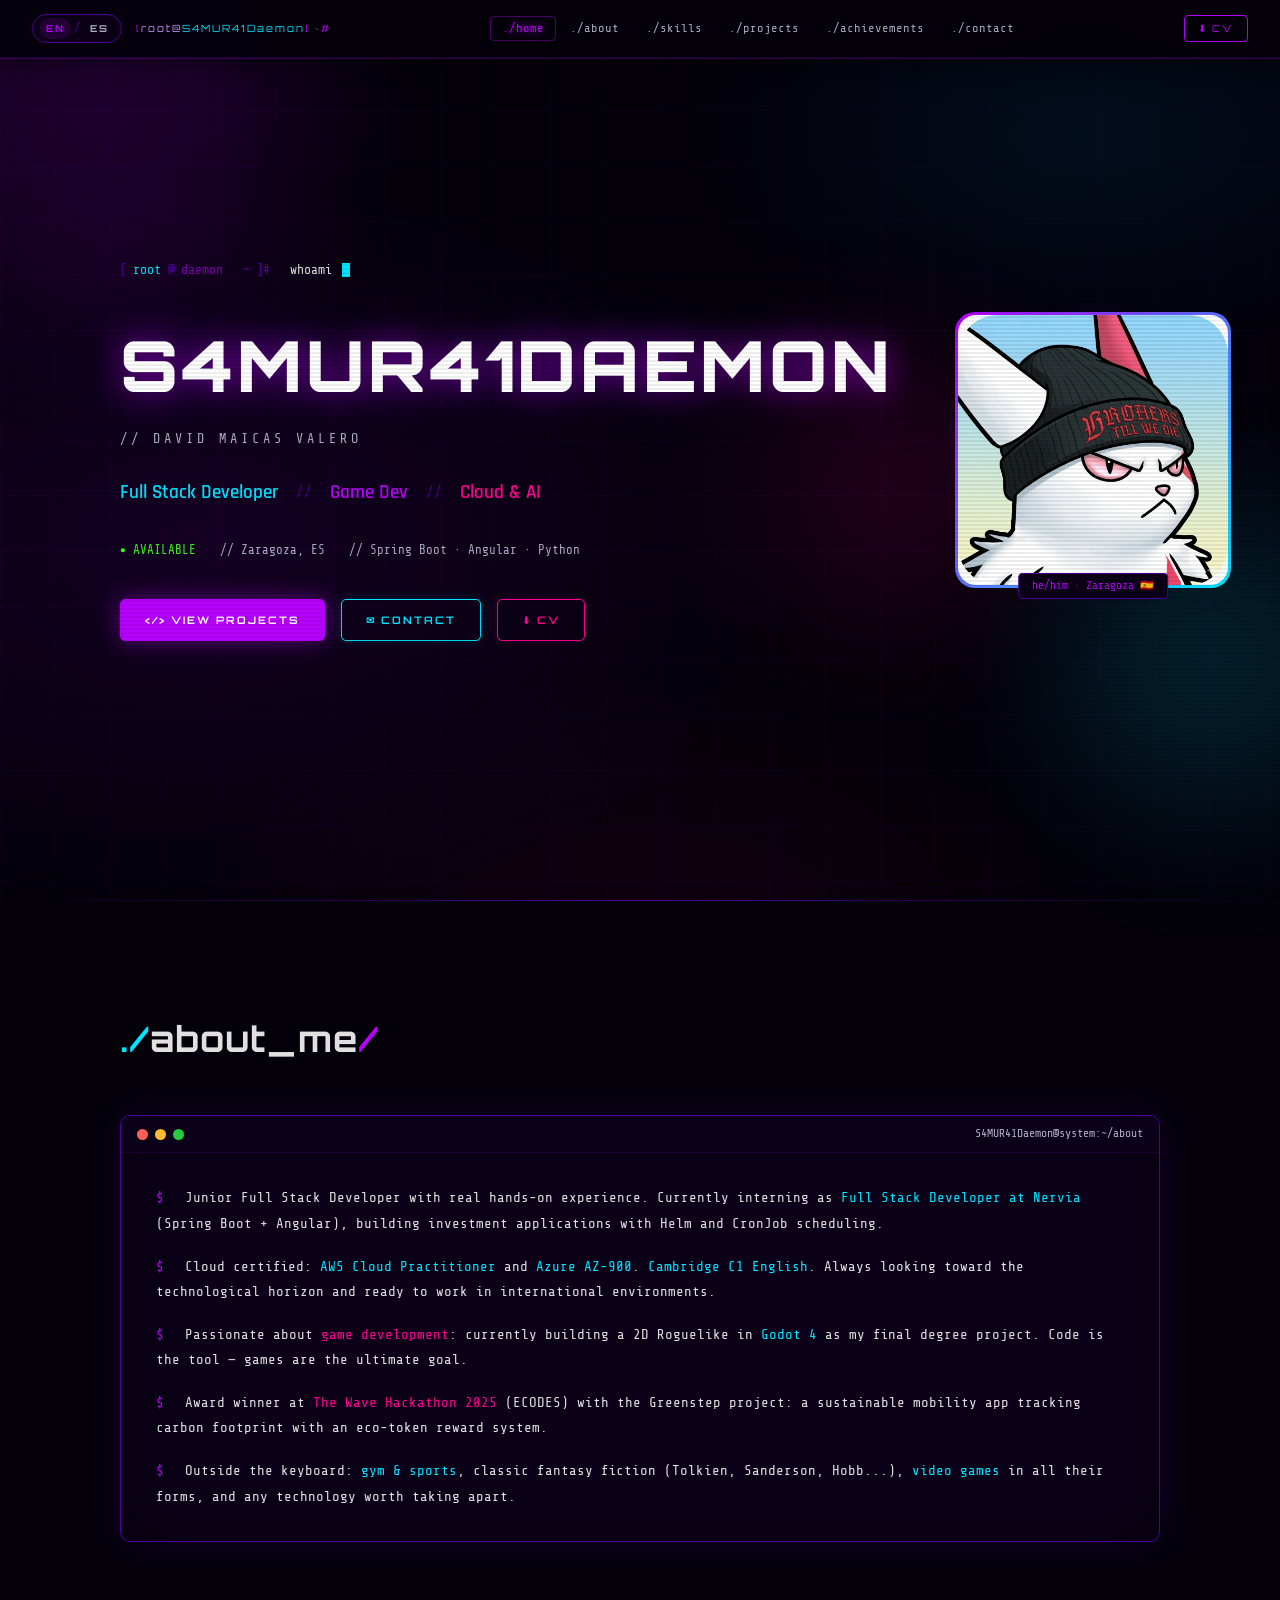
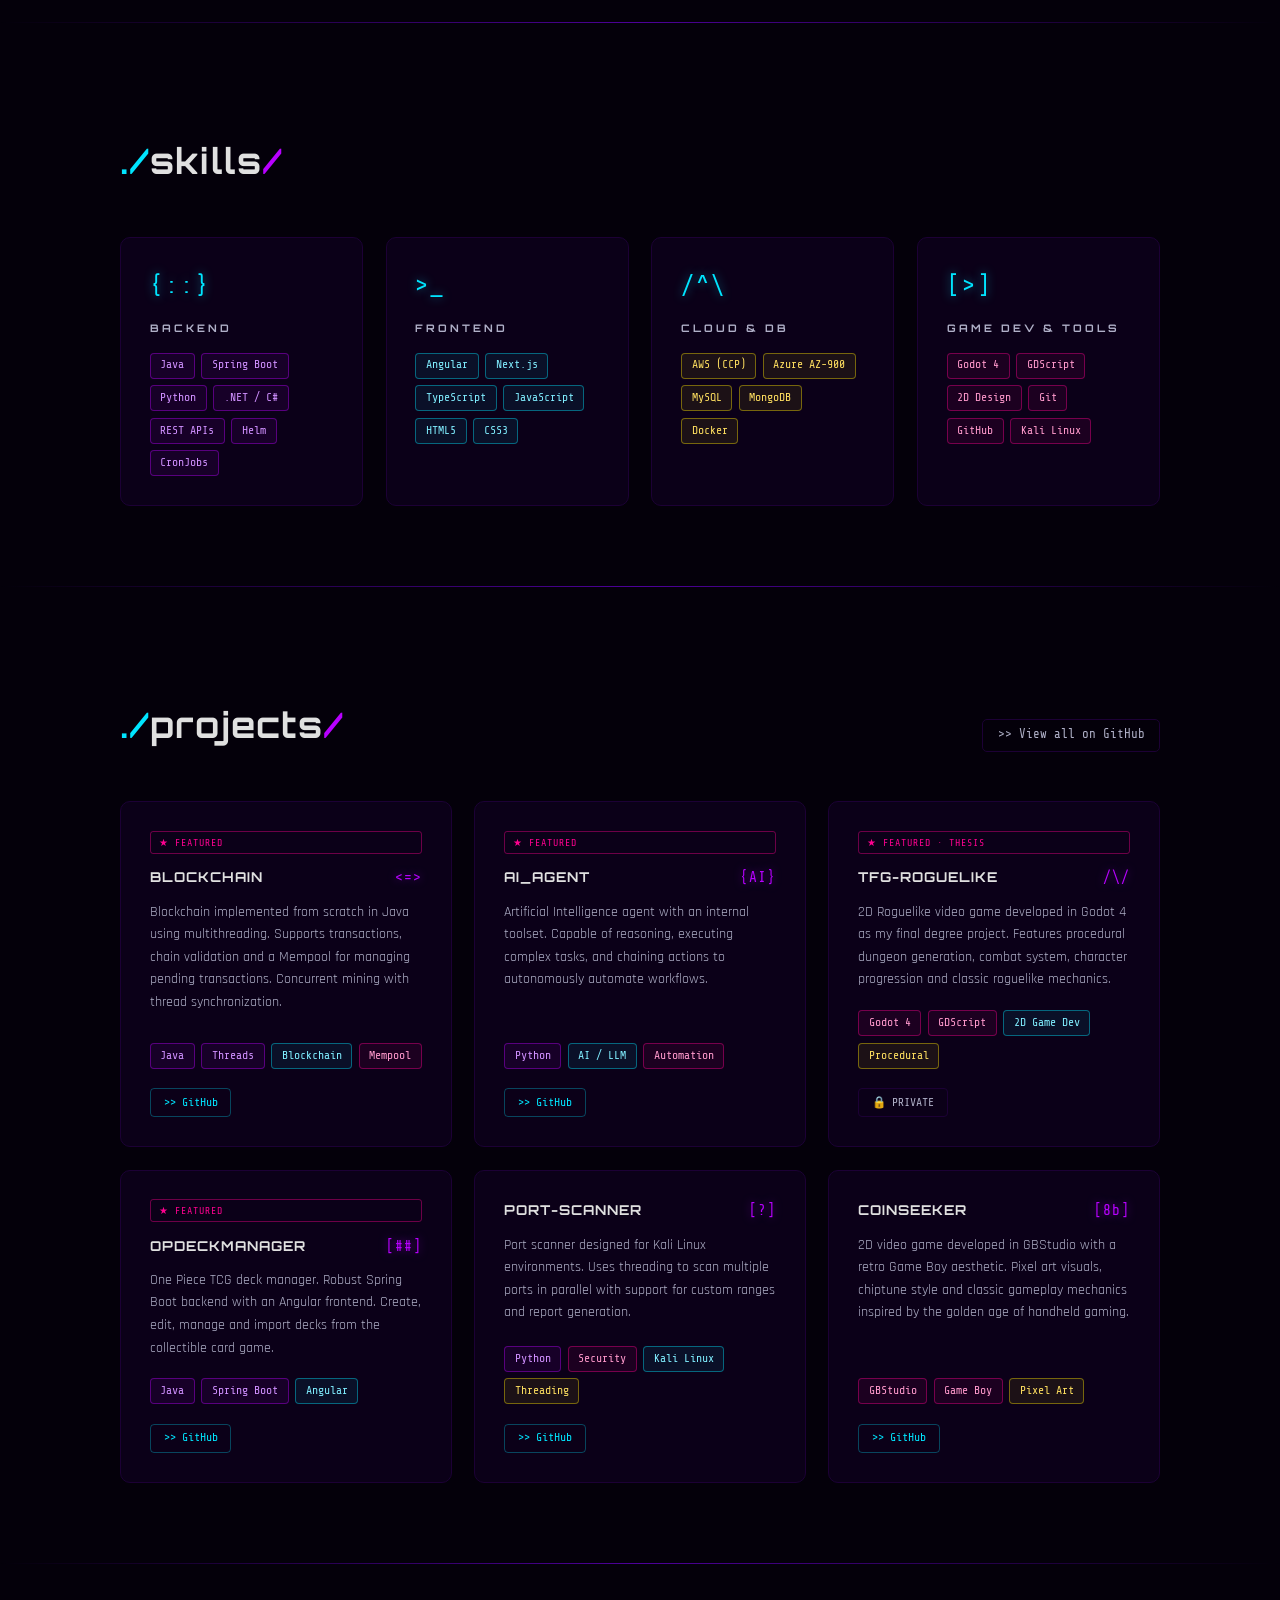
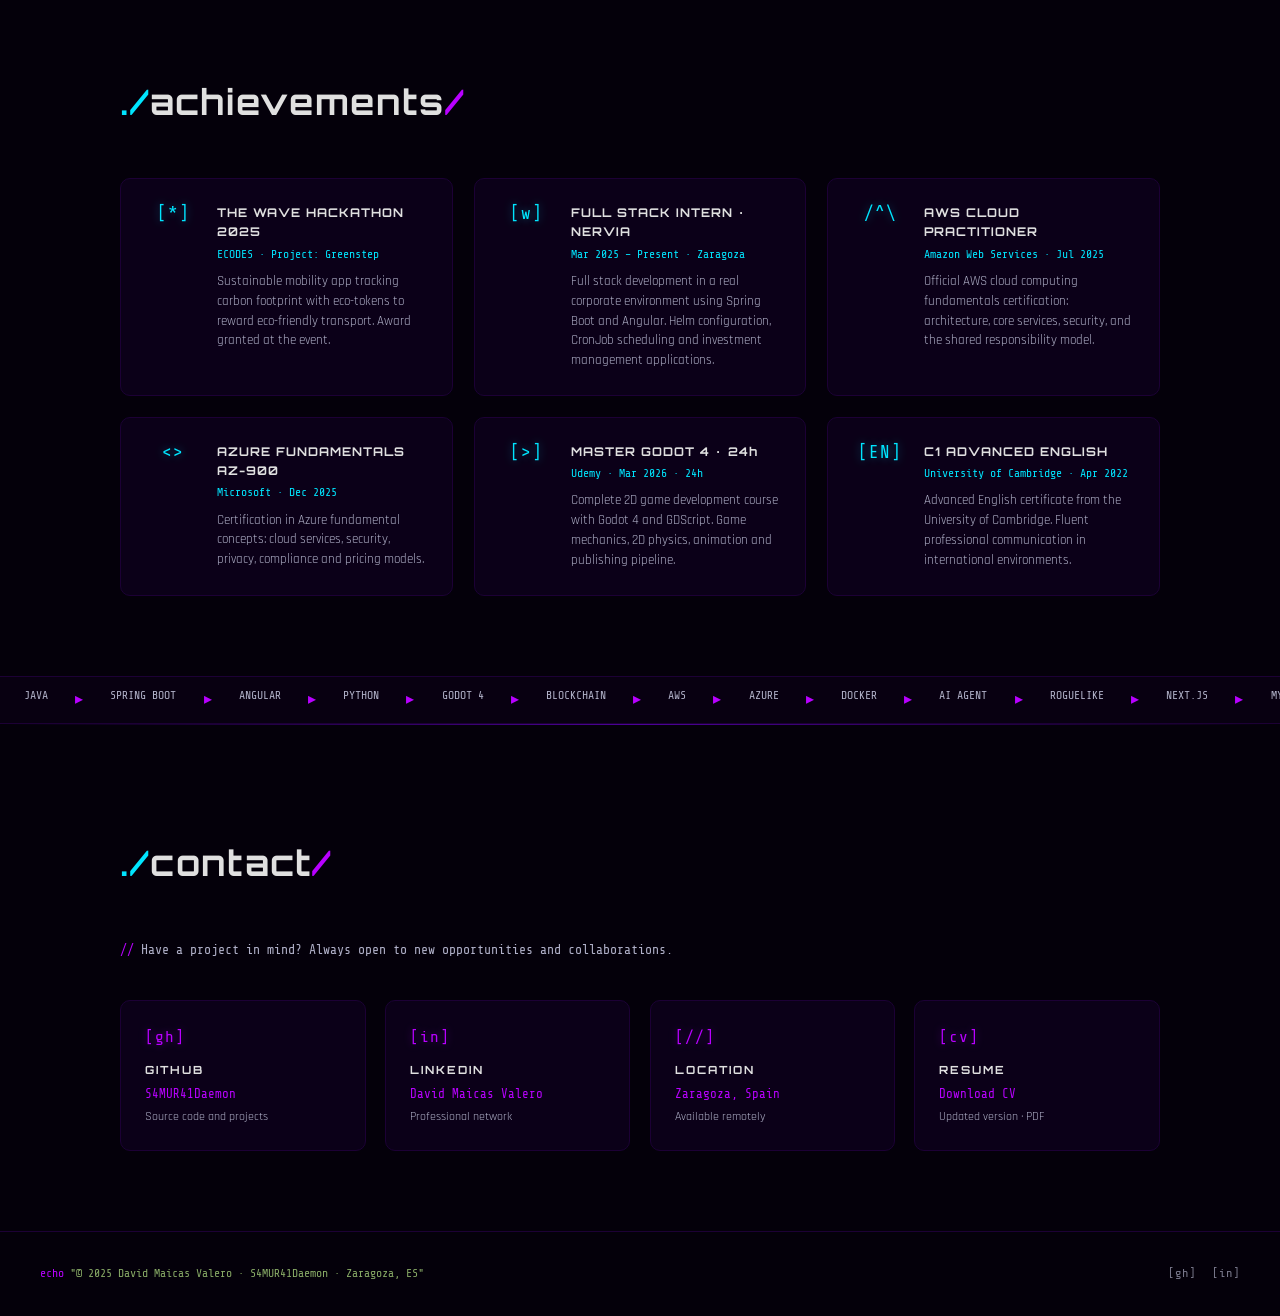
==== index.html @ 5935fc38 "Update" ====
<!DOCTYPE html>
<html lang="en">
<head>
    <meta charset="UTF-8">
    <meta name="viewport" content="width=device-width, initial-scale=1.0">
    <title>S4MUR41DAEMON · Portfolio</title>
    <link rel="icon" href="AssetsMios/MyIcon.png" type="image/png">
    <link rel="preconnect" href="https://fonts.googleapis.com">
    <link href="https://fonts.googleapis.com/css2?family=Orbitron:wght@400;600;700;900&family=Share+Tech+Mono&family=Rajdhani:wght@300;400;500;600;700&display=swap" rel="stylesheet">
    <style>
        /* ═══════════════════════════════════════
           VARIABLES
        ═══════════════════════════════════════ */
        :root {
            --bg:           #04000a;
            --bg2:          #070010;
            --bg-card:      #0b0018;
            --bg-card-h:    #130023;
            --border:       #1c0035;
            --border-glow:  #4d009a;
            --purple:       #b800ff;
            --purple-dim:   #7a00aa;
            --cyan:         #00e5ff;
            --pink:         #ff0090;
            --green:        #39ff14;
            --yellow:       #ffe600;
            --text:         #e0e0e0;
            --text-muted:   #b0b0c8;
            --text-code:    #cc99ff;
            --font-hd:      'Orbitron', monospace;
            --font-mono:    'Share Tech Mono', monospace;
            --font-ui:      'Rajdhani', sans-serif;
        }

        /* ═══════════════════════════════════════
           RESET
        ═══════════════════════════════════════ */
        *, *::before, *::after { box-sizing: border-box; margin: 0; padding: 0; }
        html { scroll-behavior: smooth; font-size: 16px; }
        body {
            background: var(--bg);
            color: var(--text);
            font-family: var(--font-ui);
            overflow-x: hidden;
            line-height: 1.6;
        }
        a { color: inherit; text-decoration: none; }
        ul { list-style: none; }

        /* ═══════════════════════════════════════
           SCROLLBAR
        ═══════════════════════════════════════ */
        ::-webkit-scrollbar { width: 5px; }
        ::-webkit-scrollbar-track { background: var(--bg); }
        ::-webkit-scrollbar-thumb { background: var(--purple-dim); border-radius: 3px; }
        ::-webkit-scrollbar-thumb:hover { background: var(--purple); }

        /* ═══════════════════════════════════════
           BACKGROUND LAYERS
        ═══════════════════════════════════════ */
        .bg-aura {
            position: fixed; inset: 0; pointer-events: none; z-index: 0;
            background:
                radial-gradient(ellipse 70% 60% at 15% 60%, rgba(100,0,160,0.18) 0%, transparent 70%),
                radial-gradient(ellipse 50% 40% at 85% 15%, rgba(0,140,200,0.10) 0%, transparent 65%),
                radial-gradient(ellipse 60% 50% at 50% 105%, rgba(200,0,100,0.08) 0%, transparent 60%);
        }
        .bg-grid {
            position: fixed; inset: 0; pointer-events: none; z-index: 0;
            background-image:
                linear-gradient(rgba(120,0,200,0.06) 1px, transparent 1px),
                linear-gradient(90deg, rgba(120,0,200,0.06) 1px, transparent 1px);
            background-size: 55px 55px;
        }
        .scanlines {
            position: fixed; inset: 0; pointer-events: none; z-index: 9999;
            background: repeating-linear-gradient(
                0deg,
                transparent,
                transparent 2px,
                rgba(0,0,0,0.07) 2px,
                rgba(0,0,0,0.07) 4px
            );
        }
        .orb {
            position: fixed; border-radius: 50%;
            pointer-events: none; z-index: 0;
            filter: blur(80px); opacity: 0.15;
            animation: orb-float 12s ease-in-out infinite alternate;
        }
        .orb-1 { width:400px; height:400px; background:var(--purple); top:-100px; left:-100px; animation-duration:14s; }
        .orb-2 { width:300px; height:300px; background:var(--cyan); bottom:10%; right:-80px; animation-duration:10s; animation-delay:-5s; }
        .orb-3 { width:250px; height:250px; background:var(--pink); top:40%; left:60%; animation-duration:18s; animation-delay:-8s; }
        @keyframes orb-float {
            0%   { transform: translate(0, 0) scale(1); }
            100% { transform: translate(30px, 40px) scale(1.1); }
        }

        /* ═══════════════════════════════════════
           LANGUAGE TOGGLE
        ═══════════════════════════════════════ */
        .lang-toggle {
            display: flex; align-items: center; gap: 2px;
            background: rgba(13,0,24,0.9);
            border: 1px solid var(--border-glow);
            border-radius: 20px;
            padding: 3px 6px;
            cursor: pointer;
            user-select: none;
            transition: border-color 0.2s, box-shadow 0.2s;
            flex-shrink: 0;
        }
        .lang-toggle:hover {
            border-color: var(--purple);
            box-shadow: 0 0 10px rgba(184,0,255,0.3);
        }
        .lang-btn {
            font-family: var(--font-hd);
            font-size: 0.6rem;
            font-weight: 700;
            letter-spacing: 1.5px;
            padding: 3px 7px;
            border-radius: 14px;
            color: var(--text-muted);
            transition: color 0.2s, background 0.2s;
        }
        .lang-btn.active {
            color: var(--purple);
            background: rgba(184,0,255,0.14);
        }
        .lang-sep {
            font-family: var(--font-mono);
            font-size: 0.7rem;
            color: var(--border-glow);
            padding: 0 1px;
        }

        /* ═══════════════════════════════════════
           NAVBAR
        ═══════════════════════════════════════ */
        #navbar {
            position: fixed; top: 0; left: 0; right: 0; z-index: 1000;
            height: 58px;
            display: flex; align-items: center; justify-content: space-between;
            padding: 0 2rem;
            background: rgba(4,0,10,0.88);
            backdrop-filter: blur(14px);
            border-bottom: 1px solid var(--border);
            box-shadow: 0 1px 0 rgba(184,0,255,0.25), 0 4px 20px rgba(0,0,0,0.5);
            gap: 1rem;
        }
        .nav-left {
            display: flex; align-items: center; gap: 0.9rem;
            flex-shrink: 0;
        }
        .nav-brand {
            font-family: var(--font-hd);
            font-size: 0.62rem;
            letter-spacing: 2px;
            color: var(--text-code);
            white-space: nowrap;
        }
        .nav-brand .nb-bracket { color: var(--purple); }
        .nav-brand .nb-host   { color: var(--cyan); }

        .nav-links {
            display: flex; gap: 0.15rem; align-items: center;
        }
        .nav-links a {
            font-family: var(--font-mono);
            font-size: 0.76rem;
            color: var(--text-muted);
            padding: 0.28rem 0.7rem;
            border-radius: 4px;
            border: 1px solid transparent;
            transition: color 0.2s, border-color 0.2s, text-shadow 0.2s;
        }
        .nav-links a:hover {
            color: var(--cyan);
            border-color: rgba(0,229,255,0.25);
            text-shadow: 0 0 8px var(--cyan);
        }
        .nav-links a.active {
            color: var(--purple);
            border-color: rgba(184,0,255,0.4);
            text-shadow: 0 0 10px var(--purple);
        }
        .nav-cv {
            font-family: var(--font-hd);
            font-size: 0.6rem;
            letter-spacing: 1.5px;
            padding: 0.32rem 0.85rem;
            border-radius: 4px;
            background: transparent;
            border: 1px solid var(--purple);
            color: var(--purple);
            cursor: pointer;
            transition: all 0.2s;
            flex-shrink: 0;
        }
        .nav-cv:hover {
            background: rgba(184,0,255,0.12);
            box-shadow: 0 0 16px rgba(184,0,255,0.4);
        }

        .nav-toggle {
            display: none;
            flex-direction: column; gap: 5px; cursor: pointer;
            padding: 4px; background: none; border: none;
        }
        .nav-toggle span {
            display: block; width: 22px; height: 2px;
            background: var(--purple);
            border-radius: 2px;
            transition: all 0.3s;
        }

        /* ═══════════════════════════════════════
           SECTIONS
        ═══════════════════════════════════════ */
        section {
            position: relative; z-index: 1;
            padding: 110px 2.5rem 80px;
            max-width: 1120px;
            margin: 0 auto;
        }
        .section-title {
            font-family: var(--font-hd);
            font-size: clamp(1.4rem, 3.5vw, 2.2rem);
            font-weight: 700;
            margin-bottom: 3rem;
            letter-spacing: 2px;
        }
        .section-title .t-dot   { color: var(--cyan); }
        .section-title .t-slash { color: var(--purple); }

        .divider {
            border: none; height: 1px;
            background: linear-gradient(90deg, transparent, var(--border-glow), transparent);
            position: relative; z-index: 1;
        }

        /* ═══════════════════════════════════════
           TERMINAL WINDOW
        ═══════════════════════════════════════ */
        .term-win {
            background: var(--bg-card);
            border: 1px solid var(--border-glow);
            border-radius: 10px;
            overflow: hidden;
            box-shadow: 0 0 40px rgba(77,0,154,0.2), inset 0 0 80px rgba(0,0,0,0.4);
        }
        .term-bar {
            background: #0a001a;
            padding: 0.55rem 1rem;
            display: flex; align-items: center; gap: 0.45rem;
            border-bottom: 1px solid var(--border);
        }
        .term-bar .dot { width:11px; height:11px; border-radius:50%; }
        .dot-red { background:#ff5f57; }
        .dot-yel { background:#febc2e; }
        .dot-grn { background:#28c840; }
        .term-bar .term-path {
            font-family: var(--font-mono); font-size: 0.72rem;
            color: var(--text-muted); margin-left: auto;
        }
        .term-body {
            padding: 2rem 2.2rem;
            font-family: var(--font-mono);
            font-size: 0.88rem;
        }

        /* ═══════════════════════════════════════
           HERO
        ═══════════════════════════════════════ */
        #home {
            min-height: 100vh;
            display: flex; align-items: center;
            padding-top: 80px;
        }
        .hero-inner {
            display: flex; align-items: center;
            justify-content: space-between;
            gap: 4rem; width: 100%;
        }
        .hero-left  { flex: 1; }
        .hero-right { flex-shrink: 0; }

        .hero-prompt {
            font-family: var(--font-mono);
            font-size: 0.82rem;
            color: var(--text-muted);
            margin-bottom: 1.8rem;
            display: flex; align-items: center; gap: 0.4rem;
        }
        .hp-bracket { color: var(--border-glow); }
        .hp-host    { color: var(--cyan); }
        .hp-path    { color: var(--purple-dim); }
        .hp-cmd     { color: var(--text); }
        .cursor-blink {
            display: inline-block;
            width: 8px; height: 1.1em;
            background: var(--cyan);
            vertical-align: text-bottom;
            margin-left: 3px;
            animation: blink 1s step-end infinite;
        }
        @keyframes blink { 0%,100%{opacity:1;} 50%{opacity:0;} }

        .hero-name {
            font-family: var(--font-hd);
            font-size: clamp(2.2rem, 5.5vw, 4.8rem);
            font-weight: 900;
            letter-spacing: 4px;
            text-transform: uppercase;
            color: #fff;
            position: relative;
            display: inline-block;
            margin-bottom: 0.4rem;
            text-shadow: 0 0 30px rgba(184,0,255,0.55), 0 0 60px rgba(184,0,255,0.25);
        }
        .hero-name::before,
        .hero-name::after {
            content: attr(data-text);
            position: absolute; top:0; left:0;
            width:100%; height:100%;
            opacity: 0;
        }
        .hero-name::before { color:var(--cyan);  animation:glitch-a 5s infinite; }
        .hero-name::after  { color:var(--pink);  animation:glitch-b 5s infinite; }

        @keyframes glitch-a {
            0%,88%,100% { opacity:0; transform:translate(0); clip-path:none; }
            89%  { opacity:.85; transform:translate(-4px, 2px); clip-path:polygon(0 18%,100% 18%,100% 33%,0 33%); }
            91%  { opacity:.85; transform:translate(4px,-2px);  clip-path:polygon(0 65%,100% 65%,100% 80%,0 80%); }
            93%  { opacity:0; }
        }
        @keyframes glitch-b {
            0%,90%,100% { opacity:0; transform:translate(0); clip-path:none; }
            91%  { opacity:.7; transform:translate(4px,-1px); clip-path:polygon(0 44%,100% 44%,100% 58%,0 58%); }
            94%  { opacity:.7; transform:translate(-4px,1px); clip-path:polygon(0 4%,100% 4%,100% 18%,0 18%); }
            96%  { opacity:0; }
        }

        .hero-realname {
            font-family: var(--font-mono);
            font-size: 0.85rem;
            color: var(--text-muted);
            letter-spacing: 4px;
            text-transform: uppercase;
            margin-bottom: 1.6rem;
        }
        .hero-subtitle {
            font-size: clamp(0.95rem, 2.2vw, 1.2rem);
            font-weight: 400;
            color: var(--text);
            margin-bottom: 1.8rem;
            line-height: 1.9;
        }
        .hl-cyan   { color: var(--cyan);   font-weight: 600; }
        .hl-purple { color: var(--purple); font-weight: 600; }
        .hl-pink   { color: var(--pink);   font-weight: 600; }
        .sep-bar   { color: var(--border-glow); margin: 0 0.5rem; }

        .hero-status {
            display: flex; align-items: center;
            gap: 1.5rem; flex-wrap: wrap;
            margin-bottom: 2.4rem;
            font-family: var(--font-mono);
            font-size: 0.78rem;
            color: var(--text-muted);
        }
        .status-avail {
            display: flex; align-items: center; gap: 0.45rem;
            color: var(--green);
        }
        .status-avail::before {
            content:'●'; font-size: 0.6rem;
            animation: pulse-dot 2s ease-in-out infinite;
        }
        @keyframes pulse-dot {
            0%,100% { text-shadow:0 0 4px var(--green); }
            50%     { text-shadow:0 0 14px var(--green), 0 0 28px var(--green); }
        }

        .hero-btns { display: flex; gap: 1rem; flex-wrap: wrap; }
        .btn {
            font-family: var(--font-hd);
            font-size: 0.65rem; font-weight: 700;
            letter-spacing: 2px; text-transform: uppercase;
            padding: 0.72rem 1.5rem;
            border-radius: 5px; cursor: pointer; border: 1px solid;
            transition: all 0.25s ease;
            display: inline-flex; align-items: center; gap: 0.45rem;
        }
        .btn-primary {
            background: var(--purple); border-color: var(--purple); color: #fff;
            box-shadow: 0 0 22px rgba(184,0,255,0.45);
        }
        .btn-primary:hover {
            background: transparent; color: var(--purple);
            box-shadow: 0 0 35px rgba(184,0,255,0.65);
        }
        .btn-ghost {
            background: transparent; border-color: var(--cyan); color: var(--cyan);
            box-shadow: 0 0 12px rgba(0,229,255,0.15);
        }
        .btn-ghost:hover {
            background: rgba(0,229,255,0.08);
            box-shadow: 0 0 25px rgba(0,229,255,0.4);
        }
        .btn-ghost-pink {
            background: transparent; border-color: var(--pink); color: var(--pink);
            box-shadow: 0 0 12px rgba(255,0,144,0.15);
        }
        .btn-ghost-pink:hover {
            background: rgba(255,0,144,0.08);
            box-shadow: 0 0 25px rgba(255,0,144,0.4);
        }

        .icon-wrap {
            width: 270px; height: 270px;
            position: relative;
        }
        .icon-wrap::before {
            content: '';
            position: absolute; inset: -3px;
            border-radius: 20px;
            background: linear-gradient(135deg, var(--purple), var(--cyan), var(--pink), var(--purple));
            z-index: -1;
            background-size: 300% 300%;
            animation: grad-spin 5s linear infinite;
        }
        @keyframes grad-spin {
            0%   { background-position: 0% 50%; filter: hue-rotate(0deg); }
            100% { background-position: 100% 50%; filter: hue-rotate(360deg); }
        }
        .icon-wrap img {
            width:100%; height:100%;
            object-fit: cover; border-radius: 18px;
            display: block; position: relative; z-index: 1;
        }
        .icon-glow {
            position: absolute; inset: -30px; border-radius: 50%;
            background: radial-gradient(circle, rgba(184,0,255,0.35) 0%, transparent 65%);
            z-index: -2;
            animation: icon-pulse 3.5s ease-in-out infinite;
        }
        @keyframes icon-pulse {
            0%,100% { opacity:.5; transform:scale(1); }
            50%     { opacity:.9; transform:scale(1.08); }
        }
        .icon-tag {
            position: absolute; bottom: -14px; left: 50%;
            transform: translateX(-50%);
            font-family: var(--font-mono); font-size: 0.68rem;
            color: var(--purple);
            background: var(--bg-card);
            border: 1px solid var(--border-glow);
            padding: 0.2rem 0.8rem;
            border-radius: 4px; white-space: nowrap; z-index: 2;
        }

        /* ═══════════════════════════════════════
           ABOUT
        ═══════════════════════════════════════ */
        .about-line {
            margin-bottom: 1.1rem; color: var(--text);
            font-size: 0.88rem; line-height: 1.8;
        }
        .about-line:last-child { margin-bottom: 0; }
        .al-prompt { color: var(--purple); margin-right: 0.8rem; user-select: none; }
        .al-hl  { color: var(--cyan); }
        .al-hl2 { color: var(--pink); }

        /* ═══════════════════════════════════════
           SKILLS
        ═══════════════════════════════════════ */
        .skills-grid {
            display: grid;
            grid-template-columns: repeat(auto-fit, minmax(235px, 1fr));
            gap: 1.4rem;
        }
        .skill-card {
            background: var(--bg-card); border: 1px solid var(--border);
            border-radius: 10px; padding: 1.8rem;
            transition: transform 0.3s, border-color 0.3s, box-shadow 0.3s;
            position: relative; overflow: hidden;
        }
        .skill-card::after {
            content: '';
            position: absolute; bottom:0; left:0; right:0; height:2px;
            background: linear-gradient(90deg, var(--purple), var(--cyan));
            transform: scaleX(0); transition: transform 0.35s; transform-origin: left;
        }
        .skill-card:hover {
            border-color: var(--border-glow);
            box-shadow: 0 0 28px rgba(77,0,154,0.3), 0 8px 24px rgba(0,0,0,0.3);
            transform: translateY(-4px);
        }
        .skill-card:hover::after { transform: scaleX(1); }
        .skill-icon {
            font-family: var(--font-mono);
            font-size: 1.5rem;
            color: var(--cyan);
            margin-bottom: 0.9rem;
            letter-spacing: 2px;
            text-shadow: 0 0 10px rgba(0,229,255,0.5);
        }
        .skill-label {
            font-family: var(--font-hd); font-size: 0.65rem; font-weight: 700;
            letter-spacing: 3px; text-transform: uppercase;
            color: var(--text-muted); margin-bottom: 1rem;
        }
        .tags { display: flex; flex-wrap: wrap; gap: 0.4rem; }
        .tag {
            font-family: var(--font-mono); font-size: 0.72rem;
            padding: 0.18rem 0.6rem; border-radius: 4px; border: 1px solid;
            transition: box-shadow 0.2s;
        }
        .tag:hover { box-shadow: 0 0 8px currentColor; }
        .t-p { border-color: rgba(184,0,255,.4);  color:#d090ff; background:rgba(184,0,255,.07); }
        .t-c { border-color: rgba(0,229,255,.4);  color:#80eeff; background:rgba(0,229,255,.07); }
        .t-k { border-color: rgba(255,0,144,.4);  color:#ff99cc; background:rgba(255,0,144,.07); }
        .t-y { border-color: rgba(255,230,0,.4);  color:#ffe060; background:rgba(255,230,0,.07); }

        /* ═══════════════════════════════════════
           PROJECTS
        ═══════════════════════════════════════ */
        .projects-header {
            display: flex; align-items: baseline;
            justify-content: space-between;
            margin-bottom: 3rem; flex-wrap: wrap; gap: 1rem;
        }
        .projects-header .section-title { margin-bottom: 0; }
        .gh-link {
            font-family: var(--font-mono); font-size: 0.78rem;
            color: var(--text-muted); border: 1px solid var(--border);
            padding: 0.35rem 0.9rem; border-radius: 5px; transition: all 0.2s;
        }
        .gh-link:hover {
            color: var(--cyan); border-color: rgba(0,229,255,.4);
            text-shadow: 0 0 8px var(--cyan);
        }
        .projects-grid {
            display: grid;
            grid-template-columns: repeat(auto-fit, minmax(320px, 1fr));
            gap: 1.4rem;
        }
        .proj-card {
            background: var(--bg-card); border: 1px solid var(--border);
            border-radius: 10px; padding: 1.8rem;
            display: flex; flex-direction: column;
            transition: transform 0.3s, border-color 0.3s, box-shadow 0.3s;
            position: relative; overflow: hidden;
        }
        .proj-card::before {
            content:'';
            position: absolute; top:0; left:0; right:0; height:2px;
            background: linear-gradient(90deg, var(--purple), var(--pink), var(--cyan));
            opacity:0; transition: opacity 0.3s;
        }
        .proj-card:hover {
            border-color: rgba(184,0,255,.45);
            box-shadow: 0 0 32px rgba(184,0,255,.15), 0 10px 30px rgba(0,0,0,.35);
            transform: translateY(-5px);
        }
        .proj-card:hover::before { opacity:1; }
        .proj-feat {
            font-family: var(--font-mono); font-size: 0.62rem;
            color: var(--pink); border: 1px solid rgba(255,0,144,.4);
            padding: 0.14rem 0.5rem; border-radius: 3px;
            display: inline-block; margin-bottom: 0.8rem; letter-spacing: 1px;
        }
        .proj-header {
            display: flex; justify-content: space-between;
            align-items: flex-start; margin-bottom: 0.7rem;
        }
        .proj-name {
            font-family: var(--font-hd); font-size: 0.85rem; font-weight: 700;
            letter-spacing: 1px; color: var(--text);
        }
        .proj-ico {
            font-family: var(--font-mono);
            font-size: 0.9rem;
            color: var(--purple);
            letter-spacing: 1px;
            text-shadow: 0 0 8px rgba(184,0,255,0.5);
            flex-shrink: 0;
        }
        .proj-desc {
            font-size: 0.855rem; color: var(--text-muted);
            line-height: 1.65; margin-bottom: 1.2rem; flex: 1;
        }
        .proj-tags { display: flex; flex-wrap: wrap; gap:.4rem; margin-bottom:1.2rem; }
        .proj-links { display: flex; gap:.7rem; }
        .proj-btn {
            font-family: var(--font-mono); font-size: 0.72rem;
            color: var(--cyan); border: 1px solid rgba(0,229,255,.3);
            padding: 0.28rem 0.8rem; border-radius: 4px; transition: all 0.2s;
            display: inline-flex; align-items: center; gap: 0.3rem;
        }
        .proj-btn:hover {
            background: rgba(0,229,255,.08); border-color: var(--cyan);
            box-shadow: 0 0 10px rgba(0,229,255,.3);
        }
        .proj-btn.private-btn {
            color: var(--text-muted); border-color: var(--border); cursor: default;
        }
        .proj-btn.private-btn:hover {
            background: transparent; border-color: var(--border); box-shadow: none;
        }

        /* ═══════════════════════════════════════
           ACHIEVEMENTS
        ═══════════════════════════════════════ */
        .ach-grid {
            display: grid;
            grid-template-columns: repeat(auto-fit, minmax(290px, 1fr));
            gap: 1.3rem;
        }
        .ach-card {
            background: var(--bg-card); border: 1px solid var(--border);
            border-radius: 10px; padding: 1.5rem;
            display: flex; gap: 1rem; align-items: flex-start;
            transition: border-color 0.3s, box-shadow 0.3s, transform 0.3s;
        }
        .ach-card:hover {
            border-color: rgba(0,229,255,.35);
            box-shadow: 0 0 22px rgba(0,229,255,.10);
            transform: translateY(-3px);
        }
        .ach-ico {
            font-family: var(--font-mono);
            font-size: 1.1rem;
            color: var(--cyan);
            flex-shrink: 0;
            line-height: 1;
            min-width: 3.5rem;
            text-align: center;
            letter-spacing: 1px;
            text-shadow: 0 0 8px rgba(0,229,255,0.4);
            padding-top: 2px;
        }
        .ach-name {
            font-family: var(--font-hd); font-size: 0.75rem; font-weight: 700;
            letter-spacing: 1px; color: var(--text); margin-bottom: 0.25rem;
        }
        .ach-sub  { font-family: var(--font-mono); font-size: 0.72rem; color: var(--cyan); margin-bottom: 0.5rem; }
        .ach-desc { font-size: 0.8rem; color: var(--text-muted); line-height: 1.55; }

        /* ═══════════════════════════════════════
           TICKER
        ═══════════════════════════════════════ */
        .ticker-wrap {
            position: relative; z-index: 1; overflow: hidden;
            border-top: 1px solid var(--border); border-bottom: 1px solid var(--border);
            padding: 0.65rem 0; background: rgba(120,0,200,.04);
        }
        .ticker { display: flex; white-space: nowrap; animation: ticker-move 35s linear infinite; }
        .ticker-item { font-family: var(--font-mono); font-size: 0.72rem; color: var(--text-muted); padding: 0 1.5rem; }
        .ticker-sep { color: var(--purple); padding: 0 0.2rem; }
        @keyframes ticker-move { 0%{transform:translateX(0);} 100%{transform:translateX(-50%);} }

        /* ═══════════════════════════════════════
           CONTACT
        ═══════════════════════════════════════ */
        .contact-sub {
            font-family: var(--font-mono); font-size: 0.82rem;
            color: var(--text-muted); margin-bottom: 2.5rem;
        }
        .contact-sub span { color: var(--purple); }
        .contact-grid {
            display: grid;
            grid-template-columns: repeat(auto-fit, minmax(220px, 1fr));
            gap: 1.2rem;
        }
        .contact-card {
            background: var(--bg-card); border: 1px solid var(--border);
            border-radius: 10px; padding: 1.5rem; cursor: pointer;
            transition: border-color 0.3s, box-shadow 0.3s, transform 0.3s;
            display: block;
        }
        .contact-card:hover {
            border-color: rgba(184,0,255,.45);
            box-shadow: 0 0 26px rgba(184,0,255,.15);
            transform: translateY(-3px);
        }
        .cc-ico {
            font-family: var(--font-mono);
            font-size: 1rem;
            color: var(--purple);
            margin-bottom: .7rem;
            letter-spacing: 1px;
            text-shadow: 0 0 8px rgba(184,0,255,0.4);
        }
        .cc-title { font-family: var(--font-hd); font-size: 0.7rem; font-weight:700; letter-spacing: 2px; color: var(--text); margin-bottom: 0.28rem; }
        .cc-val   { font-family: var(--font-mono); font-size: 0.78rem; color: var(--purple); }
        .cc-sub   { font-size:0.73rem; color:var(--text-muted); margin-top:.2rem; }

        /* ═══════════════════════════════════════
           FOOTER
        ═══════════════════════════════════════ */
        footer {
            position: relative; z-index: 1;
            border-top: 1px solid var(--border);
            padding: 2rem 2.5rem;
            display: flex; align-items: center;
            justify-content: space-between;
            flex-wrap: wrap; gap: 1rem;
        }
        .foot-left { font-family: var(--font-mono); font-size: 0.72rem; color: var(--text-muted); }
        .foot-left .fl-cmd { color: var(--purple); }
        .foot-left .fl-str { color: #88aa66; }
        .foot-icons { display: flex; gap: 1rem; }
        .foot-icon {
            font-family: var(--font-mono);
            font-size: 0.75rem;
            letter-spacing: 1px;
            color: var(--text-muted);
            opacity: .7;
            transition: opacity .2s, color .2s, text-shadow .2s;
        }
        .foot-icon:hover {
            opacity: 1;
            color: var(--purple);
            text-shadow: 0 0 8px var(--purple);
        }

        /* ═══════════════════════════════════════
           FADE-IN
        ═══════════════════════════════════════ */
        .fade-up {
            opacity: 0; transform: translateY(28px);
            transition: opacity .65s ease, transform .65s ease;
        }
        .fade-up.visible { opacity:1; transform:translateY(0); }

        /* ═══════════════════════════════════════
           RESPONSIVE
        ═══════════════════════════════════════ */
        @media (max-width: 820px) {
            section { padding: 90px 1.2rem 60px; }
            #navbar { padding: 0 1rem; }
            .nav-brand { display: none; }
            .nav-links {
                display: none; flex-direction: column; position: absolute;
                top: 58px; left: 0; right: 0;
                background: rgba(4,0,10,.97); padding: 1rem 1.5rem;
                border-bottom: 1px solid var(--border-glow); gap: .5rem;
            }
            .nav-links.open { display: flex; }
            .nav-cv { display: none; }
            .nav-toggle { display: flex; }
            .hero-inner { flex-direction: column-reverse; align-items: flex-start; gap: 2rem; }
            .hero-right { width:100%; display:flex; justify-content:center; }
            .icon-wrap { width:200px; height:200px; }
            .projects-grid, .skills-grid, .ach-grid, .contact-grid { grid-template-columns: 1fr; }
            footer { flex-direction: column; align-items: flex-start; }
        }
    </style>
</head>
<body>

<div class="bg-aura"></div>
<div class="bg-grid"></div>
<div class="scanlines"></div>
<div class="orb orb-1"></div>
<div class="orb orb-2"></div>
<div class="orb orb-3"></div>

<!-- ════════════════════════════════════════
     NAVBAR
════════════════════════════════════════ -->
<nav id="navbar">
    <div class="nav-left">
        <!-- Language toggle (like Rem0's) -->
        <div class="lang-toggle" id="langToggle">
            <span class="lang-btn active" id="btnEn">EN</span>
            <span class="lang-sep">/</span>
            <span class="lang-btn" id="btnEs">ES</span>
        </div>
        <div class="nav-brand">
            <span class="nb-bracket">[</span>root@<span class="nb-host">S4MUR41Daemon</span><span class="nb-bracket">]</span>&nbsp;<span style="color:var(--text-muted)">~</span><span class="nb-bracket">#</span>
        </div>
    </div>
    <button class="nav-toggle" id="navToggle" aria-label="Menu">
        <span></span><span></span><span></span>
    </button>
    <ul class="nav-links" id="navLinks">
        <li><a href="#home"         class="active" data-i18n="nav-home">./home</a></li>
        <li><a href="#about"        data-i18n="nav-about">./about</a></li>
        <li><a href="#skills"       data-i18n="nav-skills">./skills</a></li>
        <li><a href="#projects"     data-i18n="nav-projects">./projects</a></li>
        <li><a href="#achievements" data-i18n="nav-achievements">./achievements</a></li>
        <li><a href="#contact"      data-i18n="nav-contact">./contact</a></li>
    </ul>
    <a href="AssetsMios/David_Maicas_Valero_CV.pdf" download class="nav-cv" data-i18n="nav-cv">⬇ CV</a>
</nav>

<!-- ════════════════════════════════════════
     HERO
════════════════════════════════════════ -->
<section id="home">
    <div class="hero-inner">
        <div class="hero-left">
            <div class="hero-prompt">
                <span class="hp-bracket">[</span><span class="hp-host">root</span><span class="hp-bracket">@</span><span class="hp-path">daemon</span>&nbsp;<span class="hp-path">~</span><span class="hp-bracket">]#</span>&nbsp;<span class="hp-cmd" id="typedCmd"></span><span class="cursor-blink"></span>
            </div>
            <h1 class="hero-name" data-text="S4MUR41DAEMON">S4MUR41DAEMON</h1>
            <p class="hero-realname">// David Maicas Valero</p>
            <p class="hero-subtitle">
                <span class="hl-cyan">Full Stack Developer</span>
                <span class="sep-bar">&nbsp;//&nbsp;</span>
                <span class="hl-purple">Game Dev</span>
                <span class="sep-bar">&nbsp;//&nbsp;</span>
                <span class="hl-pink">Cloud &amp; AI</span>
            </p>
            <div class="hero-status">
                <span class="status-avail" data-i18n="hero-avail">AVAILABLE</span>
                <span data-i18n="hero-location">// Zaragoza, ES</span>
                <span data-i18n="hero-stack">// Spring Boot · Angular · Python</span>
            </div>
            <div class="hero-btns">
                <a href="#projects" class="btn btn-primary"  data-i18n="hero-btn-proj">&lt;/&gt;&nbsp;VIEW PROJECTS</a>
                <a href="#contact"  class="btn btn-ghost"    data-i18n="hero-btn-contact">✉&nbsp;CONTACT</a>
                <a href="AssetsMios/David_Maicas_Valero_CV.pdf" download class="btn btn-ghost-pink" data-i18n="hero-btn-cv">⬇&nbsp;CV</a>
            </div>
        </div>
        <div class="hero-right">
            <div class="icon-wrap">
                <div class="icon-glow"></div>
                <img src="AssetsMios/MyIcon.png" alt="S4MUR41Daemon avatar">
                <div class="icon-tag">he/him · Zaragoza 🇪🇸</div>
            </div>
        </div>
    </div>
</section>

<hr class="divider">

<!-- ════════════════════════════════════════
     ABOUT
════════════════════════════════════════ -->
<section id="about" class="fade-up">
    <div class="section-title" data-i18n="title-about"><span class="t-dot">./</span>about_me<span class="t-slash">/</span></div>
    <div class="term-win">
        <div class="term-bar">
            <span class="dot dot-red"></span>
            <span class="dot dot-yel"></span>
            <span class="dot dot-grn"></span>
            <span class="term-path">S4MUR41Daemon@system:~/about</span>
        </div>
        <div class="term-body">
            <div class="about-line" data-i18n="about-1"><span class="al-prompt">$</span> Junior Full Stack Developer with real hands-on experience. Currently interning as <span class="al-hl">Full Stack Developer at Nervia</span> (Spring Boot + Angular), building investment applications with Helm and CronJob scheduling.</div>
            <div class="about-line" data-i18n="about-2"><span class="al-prompt">$</span> Cloud certified: <span class="al-hl">AWS Cloud Practitioner</span> and <span class="al-hl">Azure AZ-900</span>. <span class="al-hl">Cambridge C1 English</span>. Always looking toward the technological horizon and ready to work in international environments.</div>
            <div class="about-line" data-i18n="about-3"><span class="al-prompt">$</span> Passionate about <span class="al-hl2">game development</span>: currently building a 2D Roguelike in <span class="al-hl">Godot 4</span> as my final degree project. Code is the tool — games are the ultimate goal.</div>
            <div class="about-line" data-i18n="about-4"><span class="al-prompt">$</span> Award winner at <span class="al-hl2">The Wave Hackathon 2025</span> (ECODES) with the Greenstep project: a sustainable mobility app tracking carbon footprint with an eco-token reward system.</div>
            <div class="about-line" data-i18n="about-5"><span class="al-prompt">$</span> Outside the keyboard: <span class="al-hl">gym &amp; sports</span>, classic fantasy fiction (Tolkien, Sanderson, Hobb...), <span class="al-hl">video games</span> in all their forms, and any technology worth taking apart.</div>
        </div>
    </div>
</section>

<hr class="divider">

<!-- ════════════════════════════════════════
     SKILLS
════════════════════════════════════════ -->
<section id="skills" class="fade-up">
    <div class="section-title" data-i18n="title-skills"><span class="t-dot">./</span>skills<span class="t-slash">/</span></div>
    <div class="skills-grid">
        <div class="skill-card">
            <div class="skill-icon">{::}</div>
            <div class="skill-label" data-i18n="skill-backend">Backend</div>
            <div class="tags">
                <span class="tag t-p">Java</span><span class="tag t-p">Spring Boot</span>
                <span class="tag t-p">Python</span><span class="tag t-p">.NET / C#</span>
                <span class="tag t-p">REST APIs</span><span class="tag t-p">Helm</span>
                <span class="tag t-p">CronJobs</span>
            </div>
        </div>
        <div class="skill-card">
            <div class="skill-icon">&gt;_</div>
            <div class="skill-label" data-i18n="skill-frontend">Frontend</div>
            <div class="tags">
                <span class="tag t-c">Angular</span><span class="tag t-c">Next.js</span>
                <span class="tag t-c">TypeScript</span><span class="tag t-c">JavaScript</span>
                <span class="tag t-c">HTML5</span><span class="tag t-c">CSS3</span>
            </div>
        </div>
        <div class="skill-card">
            <div class="skill-icon">/^\</div>
            <div class="skill-label" data-i18n="skill-cloud">Cloud &amp; DB</div>
            <div class="tags">
                <span class="tag t-y">AWS (CCP)</span><span class="tag t-y">Azure AZ-900</span>
                <span class="tag t-y">MySQL</span><span class="tag t-y">MongoDB</span>
                <span class="tag t-y">Docker</span>
            </div>
        </div>
        <div class="skill-card">
            <div class="skill-icon">[&gt;]</div>
            <div class="skill-label" data-i18n="skill-gamedev">Game Dev &amp; Tools</div>
            <div class="tags">
                <span class="tag t-k">Godot 4</span><span class="tag t-k">GDScript</span>
                <span class="tag t-k">2D Design</span><span class="tag t-k">Git</span>
                <span class="tag t-k">GitHub</span><span class="tag t-k">Kali Linux</span>
            </div>
        </div>
    </div>
</section>

<hr class="divider">

<!-- ════════════════════════════════════════
     PROJECTS
════════════════════════════════════════ -->
<section id="projects" class="fade-up">
    <div class="projects-header">
        <div class="section-title" data-i18n="title-projects"><span class="t-dot">./</span>projects<span class="t-slash">/</span></div>
        <a href="https://github.com/S4MUR41Daemon" target="_blank" class="gh-link" data-i18n="gh-link">&gt;&gt; View all on GitHub</a>
    </div>
    <div class="projects-grid">

        <div class="proj-card">
            <span class="proj-feat" data-i18n="feat-1">★ FEATURED</span>
            <div class="proj-header"><span class="proj-name">BLOCKCHAIN</span><span class="proj-ico">&lt;=&gt;</span></div>
            <p class="proj-desc" data-i18n="proj-desc-blockchain">Blockchain implemented from scratch in Java using multithreading. Supports transactions, chain validation and a Mempool for managing pending transactions. Concurrent mining with thread synchronization.</p>
            <div class="proj-tags">
                <span class="tag t-p">Java</span><span class="tag t-p">Threads</span><span class="tag t-c">Blockchain</span><span class="tag t-k">Mempool</span>
            </div>
            <div class="proj-links">
                <a href="https://github.com/S4MUR41Daemon/Blockchain" target="_blank" class="proj-btn">&gt;&gt; GitHub</a>
            </div>
        </div>

        <div class="proj-card">
            <span class="proj-feat" data-i18n="feat-2">★ FEATURED</span>
            <div class="proj-header"><span class="proj-name">AI_AGENT</span><span class="proj-ico">{AI}</span></div>
            <p class="proj-desc" data-i18n="proj-desc-ai">Artificial Intelligence agent with an internal toolset. Capable of reasoning, executing complex tasks, and chaining actions to autonomously automate workflows.</p>
            <div class="proj-tags">
                <span class="tag t-p">Python</span><span class="tag t-c">AI / LLM</span><span class="tag t-k">Automation</span>
            </div>
            <div class="proj-links">
                <a href="https://github.com/S4MUR41Daemon/AI_Agent" target="_blank" class="proj-btn">&gt;&gt; GitHub</a>
            </div>
        </div>

        <div class="proj-card">
            <span class="proj-feat" data-i18n="feat-3">★ FEATURED · THESIS</span>
            <div class="proj-header"><span class="proj-name">TFG-ROGUELIKE</span><span class="proj-ico">/\/</span></div>
            <p class="proj-desc" data-i18n="proj-desc-roguelike">2D Roguelike video game developed in Godot 4 as my final degree project. Features procedural dungeon generation, combat system, character progression and classic roguelike mechanics.</p>
            <div class="proj-tags">
                <span class="tag t-k">Godot 4</span><span class="tag t-k">GDScript</span>
                <span class="tag t-c">2D Game Dev</span><span class="tag t-y">Procedural</span>
            </div>
            <div class="proj-links">
                <span class="proj-btn private-btn" data-i18n="proj-private">🔒 PRIVATE</span>
            </div>
        </div>

        <div class="proj-card">
            <span class="proj-feat" data-i18n="feat-4">★ FEATURED</span>
            <div class="proj-header"><span class="proj-name">OPDECKMANAGER</span><span class="proj-ico">[##]</span></div>
            <p class="proj-desc" data-i18n="proj-desc-opdeck">One Piece TCG deck manager. Robust Spring Boot backend with an Angular frontend. Create, edit, manage and import decks from the collectible card game.</p>
            <div class="proj-tags">
                <span class="tag t-p">Java</span><span class="tag t-p">Spring Boot</span><span class="tag t-c">Angular</span>
            </div>
            <div class="proj-links">
                <a href="https://github.com/S4MUR41Daemon/OPDeckManager" target="_blank" class="proj-btn">&gt;&gt; GitHub</a>
            </div>
        </div>

        <div class="proj-card">
            <div class="proj-header"><span class="proj-name">PORT-SCANNER</span><span class="proj-ico">[?]</span></div>
            <p class="proj-desc" data-i18n="proj-desc-portscanner">Port scanner designed for Kali Linux environments. Uses threading to scan multiple ports in parallel with support for custom ranges and report generation.</p>
            <div class="proj-tags">
                <span class="tag t-p">Python</span><span class="tag t-k">Security</span>
                <span class="tag t-c">Kali Linux</span><span class="tag t-y">Threading</span>
            </div>
            <div class="proj-links">
                <a href="https://github.com/S4MUR41Daemon/Port-Scanner" target="_blank" class="proj-btn">&gt;&gt; GitHub</a>
            </div>
        </div>

        <div class="proj-card">
            <div class="proj-header"><span class="proj-name">COINSEEKER</span><span class="proj-ico">[8b]</span></div>
            <p class="proj-desc" data-i18n="proj-desc-coinseeker">2D video game developed in GBStudio with a retro Game Boy aesthetic. Pixel art visuals, chiptune style and classic gameplay mechanics inspired by the golden age of handheld gaming.</p>
            <div class="proj-tags">
                <span class="tag t-k">GBStudio</span><span class="tag t-k">Game Boy</span><span class="tag t-y">Pixel Art</span>
            </div>
            <div class="proj-links">
                <a href="https://github.com/S4MUR41Daemon/CoinSeeker" target="_blank" class="proj-btn">&gt;&gt; GitHub</a>
            </div>
        </div>

    </div>
</section>

<hr class="divider">

<!-- ════════════════════════════════════════
     ACHIEVEMENTS
════════════════════════════════════════ -->
<section id="achievements" class="fade-up">
    <div class="section-title" data-i18n="title-achievements"><span class="t-dot">./</span>achievements<span class="t-slash">/</span></div>
    <div class="ach-grid">

        <div class="ach-card">
            <span class="ach-ico">[*]</span>
            <div>
                <div class="ach-name" data-i18n="ach-name-hackathon">THE WAVE HACKATHON 2025</div>
                <div class="ach-sub" data-i18n="ach-sub-hackathon">ECODES · Project: Greenstep</div>
                <div class="ach-desc" data-i18n="ach-desc-hackathon">Sustainable mobility app tracking carbon footprint with eco-tokens to reward eco-friendly transport. Award granted at the event.</div>
            </div>
        </div>

        <div class="ach-card">
            <span class="ach-ico">[w]</span>
            <div>
                <div class="ach-name" data-i18n="ach-name-nervia">FULL STACK INTERN · NERVIA</div>
                <div class="ach-sub" data-i18n="ach-sub-nervia">Mar 2025 – Present · Zaragoza</div>
                <div class="ach-desc" data-i18n="ach-desc-nervia">Full stack development in a real corporate environment using Spring Boot and Angular. Helm configuration, CronJob scheduling and investment management applications.</div>
            </div>
        </div>

        <div class="ach-card">
            <span class="ach-ico">/^\</span>
            <div>
                <div class="ach-name">AWS CLOUD PRACTITIONER</div>
                <div class="ach-sub">Amazon Web Services · Jul 2025</div>
                <div class="ach-desc" data-i18n="ach-desc-aws">Official AWS cloud computing fundamentals certification: architecture, core services, security, and the shared responsibility model.</div>
            </div>
        </div>

        <div class="ach-card">
            <span class="ach-ico">&lt;&gt;</span>
            <div>
                <div class="ach-name">AZURE FUNDAMENTALS AZ-900</div>
                <div class="ach-sub" data-i18n="ach-sub-azure">Microsoft · Dec 2025</div>
                <div class="ach-desc" data-i18n="ach-desc-azure">Certification in Azure fundamental concepts: cloud services, security, privacy, compliance and pricing models.</div>
            </div>
        </div>

        <div class="ach-card">
            <span class="ach-ico">[&gt;]</span>
            <div>
                <div class="ach-name" data-i18n="ach-name-godot">MASTER GODOT 4 · 24h</div>
                <div class="ach-sub" data-i18n="ach-sub-godot">Udemy · Mar 2026 · 24h</div>
                <div class="ach-desc" data-i18n="ach-desc-godot">Complete 2D game development course with Godot 4 and GDScript. Game mechanics, 2D physics, animation and publishing pipeline.</div>
            </div>
        </div>

        <div class="ach-card">
            <span class="ach-ico">[EN]</span>
            <div>
                <div class="ach-name">C1 ADVANCED ENGLISH</div>
                <div class="ach-sub" data-i18n="ach-sub-cambridge">University of Cambridge · Apr 2022</div>
                <div class="ach-desc" data-i18n="ach-desc-cambridge">Advanced English certificate from the University of Cambridge. Fluent professional communication in international environments.</div>
            </div>
        </div>

    </div>
</section>

<!-- TICKER -->
<div class="ticker-wrap">
    <div class="ticker">
        <span class="ticker-item">JAVA</span><span class="ticker-sep">▸</span>
        <span class="ticker-item">SPRING BOOT</span><span class="ticker-sep">▸</span>
        <span class="ticker-item">ANGULAR</span><span class="ticker-sep">▸</span>
        <span class="ticker-item">PYTHON</span><span class="ticker-sep">▸</span>
        <span class="ticker-item">GODOT 4</span><span class="ticker-sep">▸</span>
        <span class="ticker-item">BLOCKCHAIN</span><span class="ticker-sep">▸</span>
        <span class="ticker-item">AWS</span><span class="ticker-sep">▸</span>
        <span class="ticker-item">AZURE</span><span class="ticker-sep">▸</span>
        <span class="ticker-item">DOCKER</span><span class="ticker-sep">▸</span>
        <span class="ticker-item">AI AGENT</span><span class="ticker-sep">▸</span>
        <span class="ticker-item">ROGUELIKE</span><span class="ticker-sep">▸</span>
        <span class="ticker-item">NEXT.JS</span><span class="ticker-sep">▸</span>
        <span class="ticker-item">MYSQL</span><span class="ticker-sep">▸</span>
        <span class="ticker-item">C# / .NET</span><span class="ticker-sep">▸</span>
        <span class="ticker-item">KALI LINUX</span><span class="ticker-sep">▸</span>
        <span class="ticker-item">GDSCRIPT</span><span class="ticker-sep">▸</span>
        <!-- Duplicate for seamless loop -->
        <span class="ticker-item">JAVA</span><span class="ticker-sep">▸</span>
        <span class="ticker-item">SPRING BOOT</span><span class="ticker-sep">▸</span>
        <span class="ticker-item">ANGULAR</span><span class="ticker-sep">▸</span>
        <span class="ticker-item">PYTHON</span><span class="ticker-sep">▸</span>
        <span class="ticker-item">GODOT 4</span><span class="ticker-sep">▸</span>
        <span class="ticker-item">BLOCKCHAIN</span><span class="ticker-sep">▸</span>
        <span class="ticker-item">AWS</span><span class="ticker-sep">▸</span>
        <span class="ticker-item">AZURE</span><span class="ticker-sep">▸</span>
        <span class="ticker-item">DOCKER</span><span class="ticker-sep">▸</span>
        <span class="ticker-item">AI AGENT</span><span class="ticker-sep">▸</span>
        <span class="ticker-item">ROGUELIKE</span><span class="ticker-sep">▸</span>
        <span class="ticker-item">NEXT.JS</span><span class="ticker-sep">▸</span>
        <span class="ticker-item">MYSQL</span><span class="ticker-sep">▸</span>
        <span class="ticker-item">C# / .NET</span><span class="ticker-sep">▸</span>
        <span class="ticker-item">KALI LINUX</span><span class="ticker-sep">▸</span>
        <span class="ticker-item">GDSCRIPT</span><span class="ticker-sep">▸</span>
    </div>
</div>

<hr class="divider">

<!-- ════════════════════════════════════════
     CONTACT
════════════════════════════════════════ -->
<section id="contact" class="fade-up">
    <div class="section-title" data-i18n="title-contact"><span class="t-dot">./</span>contact<span class="t-slash">/</span></div>
    <p class="contact-sub" data-i18n="contact-sub"><span>// </span>Have a project in mind? Always open to new opportunities and collaborations.</p>
    <div class="contact-grid">
        <a href="https://github.com/S4MUR41Daemon" target="_blank" class="contact-card">
            <div class="cc-ico">[gh]</div>
            <div class="cc-title">GITHUB</div>
            <div class="cc-val">S4MUR41Daemon</div>
            <div class="cc-sub" data-i18n="cc-sub-github">Source code and projects</div>
        </a>
        <a href="https://linkedin.com/in/david-maicas-valero-11b882306" target="_blank" class="contact-card">
            <div class="cc-ico">[in]</div>
            <div class="cc-title">LINKEDIN</div>
            <div class="cc-val">David Maicas Valero</div>
            <div class="cc-sub" data-i18n="cc-sub-linkedin">Professional network</div>
        </a>
        <div class="contact-card">
            <div class="cc-ico">[//]</div>
            <div class="cc-title" data-i18n="cc-title-location">LOCATION</div>
            <div class="cc-val" data-i18n="cc-val-location">Zaragoza, Spain</div>
            <div class="cc-sub" data-i18n="cc-sub-location">Available remotely</div>
        </div>
        <a href="AssetsMios/David_Maicas_Valero_CV.pdf" download class="contact-card">
            <div class="cc-ico">[cv]</div>
            <div class="cc-title" data-i18n="cc-title-cv">RESUME</div>
            <div class="cc-val" data-i18n="cc-val-cv">Download CV</div>
            <div class="cc-sub" data-i18n="cc-sub-cv">Updated version · PDF</div>
        </a>
    </div>
</section>

<!-- ════════════════════════════════════════
     FOOTER
════════════════════════════════════════ -->
<footer>
    <div class="foot-left">
        <span class="fl-cmd">echo</span> <span class="fl-str" data-i18n="footer-text">"© 2025 David Maicas Valero · Built by hand with HTML, CSS &amp; JS · No frameworks, pure craftsmanship"</span>
    </div>
    <div class="foot-icons">
        <a href="https://github.com/S4MUR41Daemon" target="_blank" class="foot-icon" title="GitHub">[gh]</a>
        <a href="https://linkedin.com/in/david-maicas-valero-11b882306" target="_blank" class="foot-icon" title="LinkedIn">[in]</a>
    </div>
</footer>

<!-- ════════════════════════════════════════
     JAVASCRIPT
════════════════════════════════════════ -->
<script>
    /* ══════════════════════════════════════
       TRANSLATIONS
    ══════════════════════════════════════ */
    const T = {
        en: {
            'nav-home':         './home',
            'nav-about':        './about',
            'nav-skills':       './skills',
            'nav-projects':     './projects',
            'nav-achievements': './achievements',
            'nav-contact':      './contact',
            'nav-cv':           '⬇ CV',
            'hero-avail':       'AVAILABLE',
            'hero-location':    '// Zaragoza, ES',
            'hero-stack':       '// Spring Boot · Angular · Python',
            'hero-btn-proj':    '&lt;/&gt;&nbsp;VIEW PROJECTS',
            'hero-btn-contact': '✉&nbsp;CONTACT',
            'hero-btn-cv':      '⬇&nbsp;CV',
            'title-about':      '<span class="t-dot">./</span>about_me<span class="t-slash">/</span>',
            'title-skills':     '<span class="t-dot">./</span>skills<span class="t-slash">/</span>',
            'title-projects':   '<span class="t-dot">./</span>projects<span class="t-slash">/</span>',
            'title-achievements':'<span class="t-dot">./</span>achievements<span class="t-slash">/</span>',
            'title-contact':    '<span class="t-dot">./</span>contact<span class="t-slash">/</span>',
            'about-1': '<span class="al-prompt">$</span> Junior Full Stack Developer with real hands-on experience. Currently interning as <span class="al-hl">Full Stack Developer at Nervia</span> (Spring Boot + Angular), building investment applications with Helm and CronJob scheduling.',
            'about-2': '<span class="al-prompt">$</span> Cloud certified: <span class="al-hl">AWS Cloud Practitioner</span> and <span class="al-hl">Azure AZ-900</span>. <span class="al-hl">Cambridge C1 English</span>. Always looking toward the technological horizon and ready to work in international environments.',
            'about-3': '<span class="al-prompt">$</span> Passionate about <span class="al-hl2">game development</span>: currently building a 2D Roguelike in <span class="al-hl">Godot 4</span> as my final degree project. Code is the tool — games are the ultimate goal.',
            'about-4': '<span class="al-prompt">$</span> Award winner at <span class="al-hl2">The Wave Hackathon 2025</span> (ECODES) with the Greenstep project: a sustainable mobility app tracking carbon footprint with an eco-token reward system.',
            'about-5': '<span class="al-prompt">$</span> Outside the keyboard: <span class="al-hl">gym &amp; sports</span>, classic fantasy fiction (Tolkien, Sanderson, Hobb...), <span class="al-hl">video games</span> in all their forms, and any technology worth taking apart.',
            'skill-backend':  'Backend',
            'skill-frontend': 'Frontend',
            'skill-cloud':    'Cloud &amp; DB',
            'skill-gamedev':  'Game Dev &amp; Tools',
            'gh-link':         '>> View all on GitHub',
            'feat-1':          '★ FEATURED',
            'feat-2':          '★ FEATURED',
            'feat-3':          '★ FEATURED · THESIS',
            'feat-4':          '★ FEATURED',
            'proj-desc-blockchain':  'Blockchain implemented from scratch in Java using multithreading. Supports transactions, chain validation and a Mempool for managing pending transactions. Concurrent mining with thread synchronization.',
            'proj-desc-ai':          'Artificial Intelligence agent with an internal toolset. Capable of reasoning, executing complex tasks, and chaining actions to autonomously automate workflows.',
            'proj-desc-roguelike':   '2D Roguelike video game developed in Godot 4 as my final degree project. Features procedural dungeon generation, combat system, character progression and classic roguelike mechanics.',
            'proj-desc-opdeck':      'One Piece TCG deck manager. Robust Spring Boot backend with an Angular frontend. Create, edit, manage and import decks from the collectible card game.',
            'proj-desc-portscanner': 'Port scanner designed for Kali Linux environments. Uses threading to scan multiple ports in parallel with support for custom ranges and report generation.',
            'proj-desc-coinseeker':  '2D video game developed in GBStudio with a retro Game Boy aesthetic. Pixel art visuals, chiptune style and classic gameplay mechanics inspired by the golden age of handheld gaming.',
            'proj-private':          '🔒 PRIVATE',
            'ach-name-hackathon':    'THE WAVE HACKATHON 2025',
            'ach-sub-hackathon':     'ECODES · Project: Greenstep',
            'ach-desc-hackathon':    'Sustainable mobility app tracking carbon footprint with eco-tokens to reward eco-friendly transport. Award granted at the event.',
            'ach-name-nervia':       'FULL STACK INTERN · NERVIA',
            'ach-sub-nervia':        'Mar 2025 – Present · Zaragoza',
            'ach-desc-nervia':       'Full stack development in a real corporate environment using Spring Boot and Angular. Helm configuration, CronJob scheduling and investment management applications.',
            'ach-desc-aws':          'Official AWS cloud computing fundamentals certification: architecture, core services, security, and the shared responsibility model.',
            'ach-sub-azure':         'Microsoft · Dec 2025',
            'ach-desc-azure':        'Certification in Azure fundamental concepts: cloud services, security, privacy, compliance and pricing models.',
            'ach-name-godot':        'MASTER GODOT 4 · 24h',
            'ach-sub-godot':         'Udemy · Mar 2026 · 24h',
            'ach-desc-godot':        'Complete 2D game development course with Godot 4 and GDScript. Game mechanics, 2D physics, animation and publishing pipeline.',
            'ach-sub-cambridge':     'University of Cambridge · Apr 2022',
            'ach-desc-cambridge':    'Advanced English certificate from the University of Cambridge. Fluent professional communication in international environments.',
            'contact-sub':           '<span>// </span>Have a project in mind? Always open to new opportunities and collaborations.',
            'cc-sub-github':         'Source code and projects',
            'cc-sub-linkedin':       'Professional network',
            'cc-title-location':     'LOCATION',
            'cc-val-location':       'Zaragoza, Spain',
            'cc-sub-location':       'Available remotely',
            'cc-title-cv':           'RESUME',
            'cc-val-cv':             'Download CV',
            'cc-sub-cv':             'Updated version · PDF',
            'footer-text':           '"© 2025 David Maicas Valero · S4MUR41Daemon · Zaragoza, ES"',
        },
        es: {
            'nav-home':         './inicio',
            'nav-about':        './about',
            'nav-skills':       './skills',
            'nav-projects':     './proyectos',
            'nav-achievements': './logros',
            'nav-contact':      './contact',
            'nav-cv':           '⬇ CV',
            'hero-avail':       'DISPONIBLE',
            'hero-location':    '// Zaragoza, ES',
            'hero-stack':       '// Spring Boot · Angular · Python',
            'hero-btn-proj':    '&lt;/&gt;&nbsp;VER PROYECTOS',
            'hero-btn-contact': '✉&nbsp;CONTACTAR',
            'hero-btn-cv':      '⬇&nbsp;CV',
            'title-about':      '<span class="t-dot">./</span>sobre_mí<span class="t-slash">/</span>',
            'title-skills':     '<span class="t-dot">./</span>habilidades<span class="t-slash">/</span>',
            'title-projects':   '<span class="t-dot">./</span>proyectos<span class="t-slash">/</span>',
            'title-achievements':'<span class="t-dot">./</span>logros<span class="t-slash">/</span>',
            'title-contact':    '<span class="t-dot">./</span>contacto<span class="t-slash">/</span>',
            'about-1': '<span class="al-prompt">$</span> Junior Full Stack Developer con experiencia real en entorno empresarial. Actualmente en prácticas como <span class="al-hl">Full Stack Developer en Nervia</span> (Spring Boot + Angular), desarrollando aplicaciones de inversión con Helm y CronJobs.',
            'about-2': '<span class="al-prompt">$</span> Certificado en cloud: <span class="al-hl">AWS Cloud Practitioner</span> y <span class="al-hl">Azure AZ-900</span>. Inglés <span class="al-hl">C1 Cambridge</span>. Siempre con la mente en el horizonte tecnológico y dispuesto a trabajar en entornos internacionales.',
            'about-3': '<span class="al-prompt">$</span> Apasionado del <span class="al-hl2">desarrollo de videojuegos</span>: actualmente construyendo un Roguelike 2D en <span class="al-hl">Godot 4</span> como TFG. El código es la herramienta, los juegos son el objetivo final.',
            'about-4': '<span class="al-prompt">$</span> Ganador en el <span class="al-hl2">Hackathon The Wave 2025</span> (ECODES) con el proyecto Greenstep: app de movilidad sostenible con seguimiento de huella de carbono y sistema de eco-tokens.',
            'about-5': '<span class="al-prompt">$</span> Fuera del teclado: <span class="al-hl">gimnasio &amp; deporte</span>, fantasía clásica (Tolkien, Sanderson, Hobb...), <span class="al-hl">videojuegos</span> en toda su dimensión y cualquier tecnología que valga la pena desmontar.',
            'skill-backend':  'Backend',
            'skill-frontend': 'Frontend',
            'skill-cloud':    'Cloud &amp; DB',
            'skill-gamedev':  'Game Dev &amp; Tools',
            'gh-link':         '>> Ver todos en GitHub',
            'feat-1':          '★ DESTACADO',
            'feat-2':          '★ DESTACADO',
            'feat-3':          '★ DESTACADO · TFG',
            'feat-4':          '★ DESTACADO',
            'proj-desc-blockchain':  'Blockchain implementado desde cero en Java usando multithreading. Soporta transacciones, validación de cadena y una Mempool para gestión de transacciones pendientes. Minado concurrente con sincronización de hilos.',
            'proj-desc-ai':          'Agente de Inteligencia Artificial con sistema de herramientas internas. Capaz de razonar, ejecutar tareas complejas y encadenar acciones para automatizar flujos de trabajo de forma autónoma.',
            'proj-desc-roguelike':   'Videojuego Roguelike 2D desarrollado con Godot 4 como Trabajo de Fin de Grado. Generación procedural de mazmorras, sistema de combate, progresión de personaje y mecánicas roguelike clásicas.',
            'proj-desc-opdeck':      'Gestor de mazos del TCG One Piece. Backend robusto con Spring Boot y frontend en Angular. Permite crear, editar, gestionar e importar mazos del juego de cartas coleccionables.',
            'proj-desc-portscanner': 'Escáner de puertos diseñado para entornos Kali Linux. Usa threading para escanear múltiples puertos en paralelo con soporte para rangos personalizados y generación de reportes.',
            'proj-desc-coinseeker':  'Videojuego 2D desarrollado en GBStudio con estética retro de Game Boy. Gráficos en pixel art, estilo chiptune y mecánicas clásicas inspiradas en la época dorada de las consolas portátiles.',
            'proj-private':          '🔒 PRIVADO',
            'ach-name-hackathon':    'THE WAVE HACKATHON 2025',
            'ach-sub-hackathon':     'ECODES · Proyecto: Greenstep',
            'ach-desc-hackathon':    'App de movilidad sostenible con seguimiento de huella de carbono y eco-tokens para recompensar el transporte ecológico. Premio concedido en el evento.',
            'ach-name-nervia':       'FULL STACK INTERN · NERVIA',
            'ach-sub-nervia':        'Mar 2025 – Presente · Zaragoza',
            'ach-desc-nervia':       'Desarrollo full stack en entorno empresarial real con Spring Boot y Angular. Configuración de Helm, CronJob scheduling y apps de gestión de inversiones.',
            'ach-desc-aws':          'Certificación oficial en fundamentos de cloud computing AWS: arquitectura, servicios core, seguridad y modelo de responsabilidad compartida.',
            'ach-sub-azure':         'Microsoft · Dic 2025',
            'ach-desc-azure':        'Certificación en conceptos fundamentales de la plataforma Azure: servicios cloud, seguridad, privacidad, cumplimiento y modelos de precios.',
            'ach-name-godot':        'MASTER GODOT 4 · 24h',
            'ach-sub-godot':         'Udemy · Mar 2026 · 24h',
            'ach-desc-godot':        'Curso completo de desarrollo de videojuegos 2D con Godot 4 y GDScript. Mecánicas de juego, física 2D, animación y flujo de publicación.',
            'ach-sub-cambridge':     'Universidad de Cambridge · Abr 2022',
            'ach-desc-cambridge':    'Certificado de nivel avanzado en inglés por la Universidad de Cambridge. Comunicación profesional fluida en entornos internacionales.',
            'contact-sub':           '<span>// </span>¿Tienes un proyecto en mente? Siempre abierto a nuevas oportunidades y colaboraciones.',
            'cc-sub-github':         'Código fuente y proyectos',
            'cc-sub-linkedin':       'Red profesional',
            'cc-title-location':     'UBICACIÓN',
            'cc-val-location':       'Zaragoza, España',
            'cc-sub-location':       'Disponible en remoto',
            'cc-title-cv':           'CURRICULUM',
            'cc-val-cv':             'Descargar CV',
            'cc-sub-cv':             'Versión actualizada · PDF',
            'footer-text':           '"© 2026 David Maicas Valero · S4MUR41Daemon · Zaragoza, ES"',
        }
    };

    /* ── Apply language ── */
    let currentLang = 'en';

    function setLang(lang) {
        currentLang = lang;
        document.documentElement.lang = lang;
        document.querySelectorAll('[data-i18n]').forEach(el => {
            const key = el.dataset.i18n;
            if (T[lang][key] !== undefined) el.innerHTML = T[lang][key];
        });
        document.getElementById('btnEn').classList.toggle('active', lang === 'en');
        document.getElementById('btnEs').classList.toggle('active', lang === 'es');
    }

    document.getElementById('btnEn').addEventListener('click', () => setLang('en'));
    document.getElementById('btnEs').addEventListener('click', () => setLang('es'));

    /* Apply default language (EN) on load */
    setLang('en');

    /* ── Typewriter effect ── */
    const cmdEl   = document.getElementById('typedCmd');
    const cmdText = 'whoami';
    let ti = 0;
    const tw = setInterval(() => {
        if (ti < cmdText.length) { cmdEl.textContent += cmdText[ti++]; }
        else { clearInterval(tw); }
    }, 110);

    /* ── Active nav link on scroll ── */
    const sections   = document.querySelectorAll('section[id]');
    const navAnchors = document.querySelectorAll('.nav-links a');

    function updateNav() {
        let current = '';
        sections.forEach(sec => {
            if (window.scrollY >= sec.offsetTop - 80) current = sec.id;
        });
        navAnchors.forEach(a => {
            a.classList.toggle('active', a.getAttribute('href') === '#' + current);
        });
    }
    window.addEventListener('scroll', updateNav, { passive: true });

    /* ── Fade-up on scroll ── */
    const io = new IntersectionObserver(
        entries => entries.forEach(e => { if (e.isIntersecting) e.target.classList.add('visible'); }),
        { threshold: 0.08 }
    );
    document.querySelectorAll('.fade-up').forEach(el => io.observe(el));

    /* ── Mobile nav toggle ── */
    const navToggle = document.getElementById('navToggle');
    const navLinks  = document.getElementById('navLinks');
    navToggle.addEventListener('click', () => navLinks.classList.toggle('open'));
    navAnchors.forEach(a => a.addEventListener('click', () => navLinks.classList.remove('open')));

    /* ── Navbar opacity on scroll ── */
    const navbar = document.getElementById('navbar');
    window.addEventListener('scroll', () => {
        navbar.style.background = window.scrollY > 30
            ? 'rgba(4,0,10,0.96)'
            : 'rgba(4,0,10,0.88)';
    }, { passive: true });
</script>
</body>
</html>
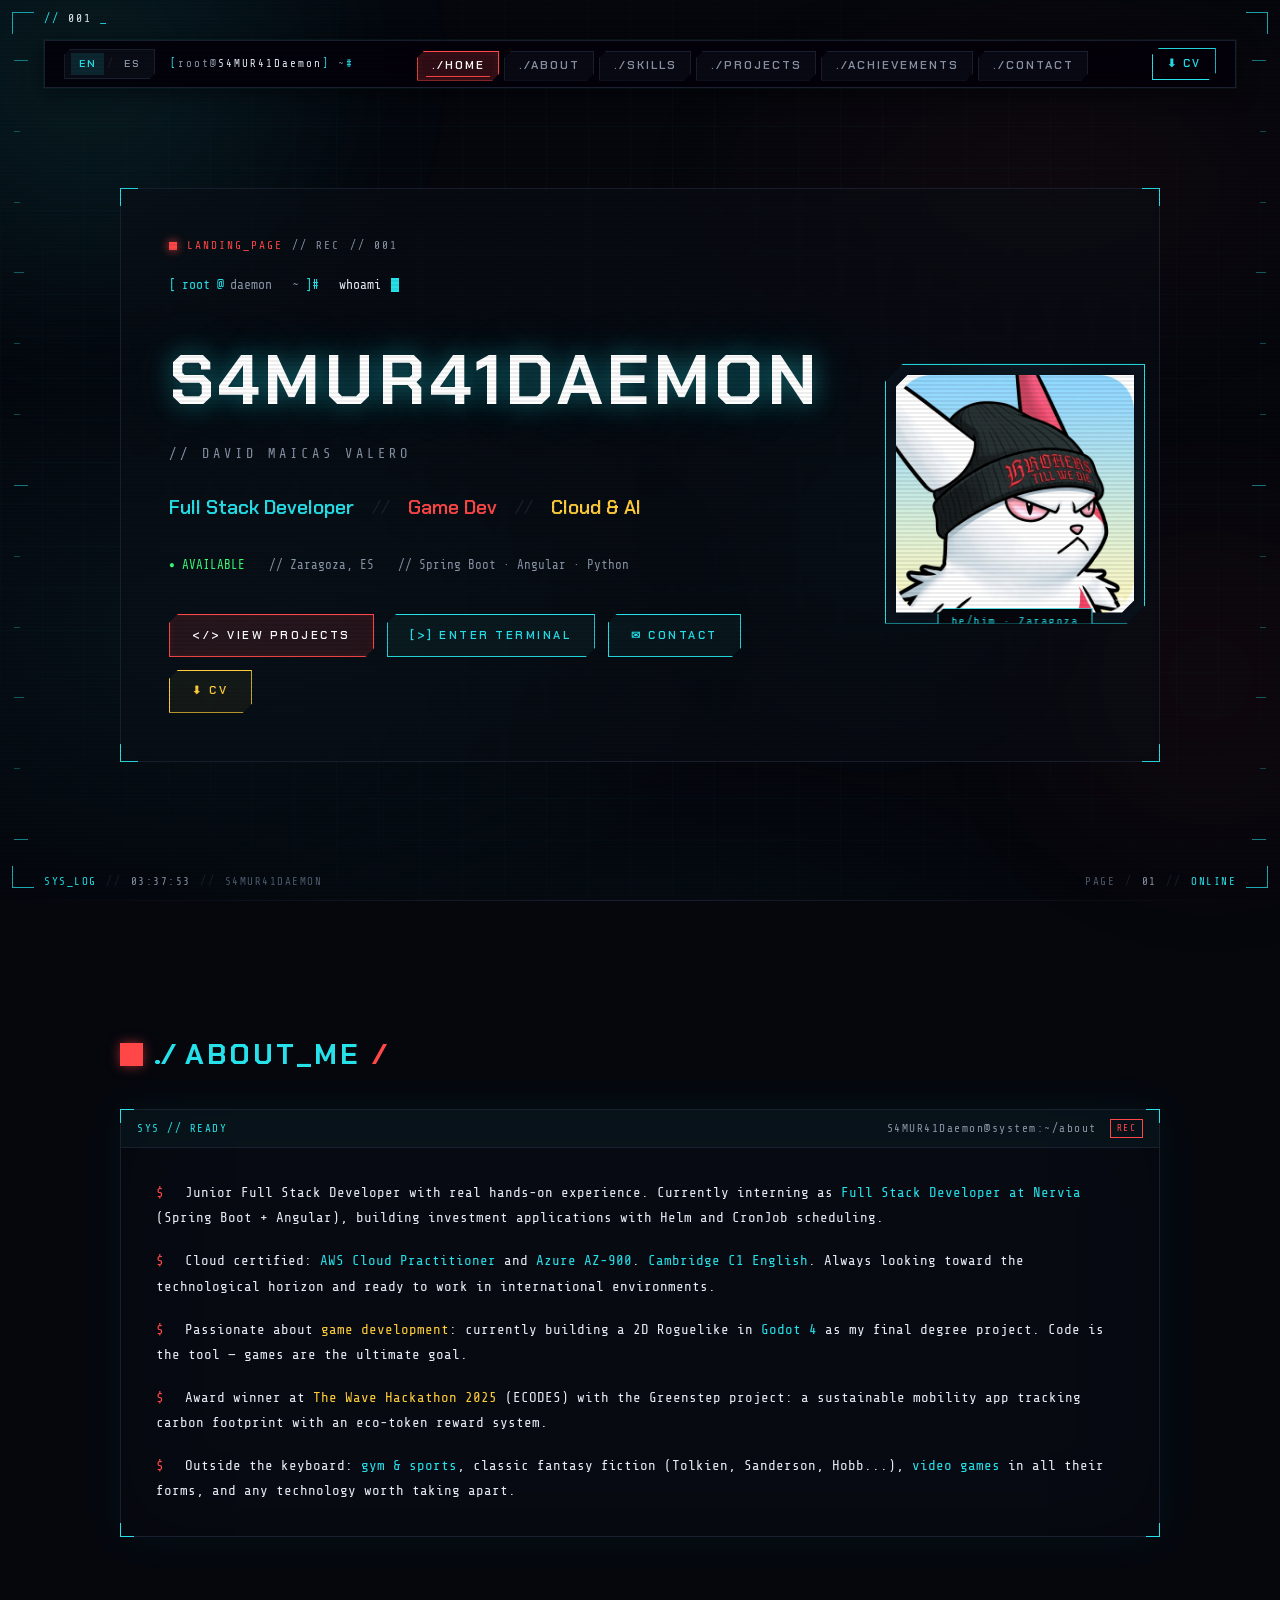
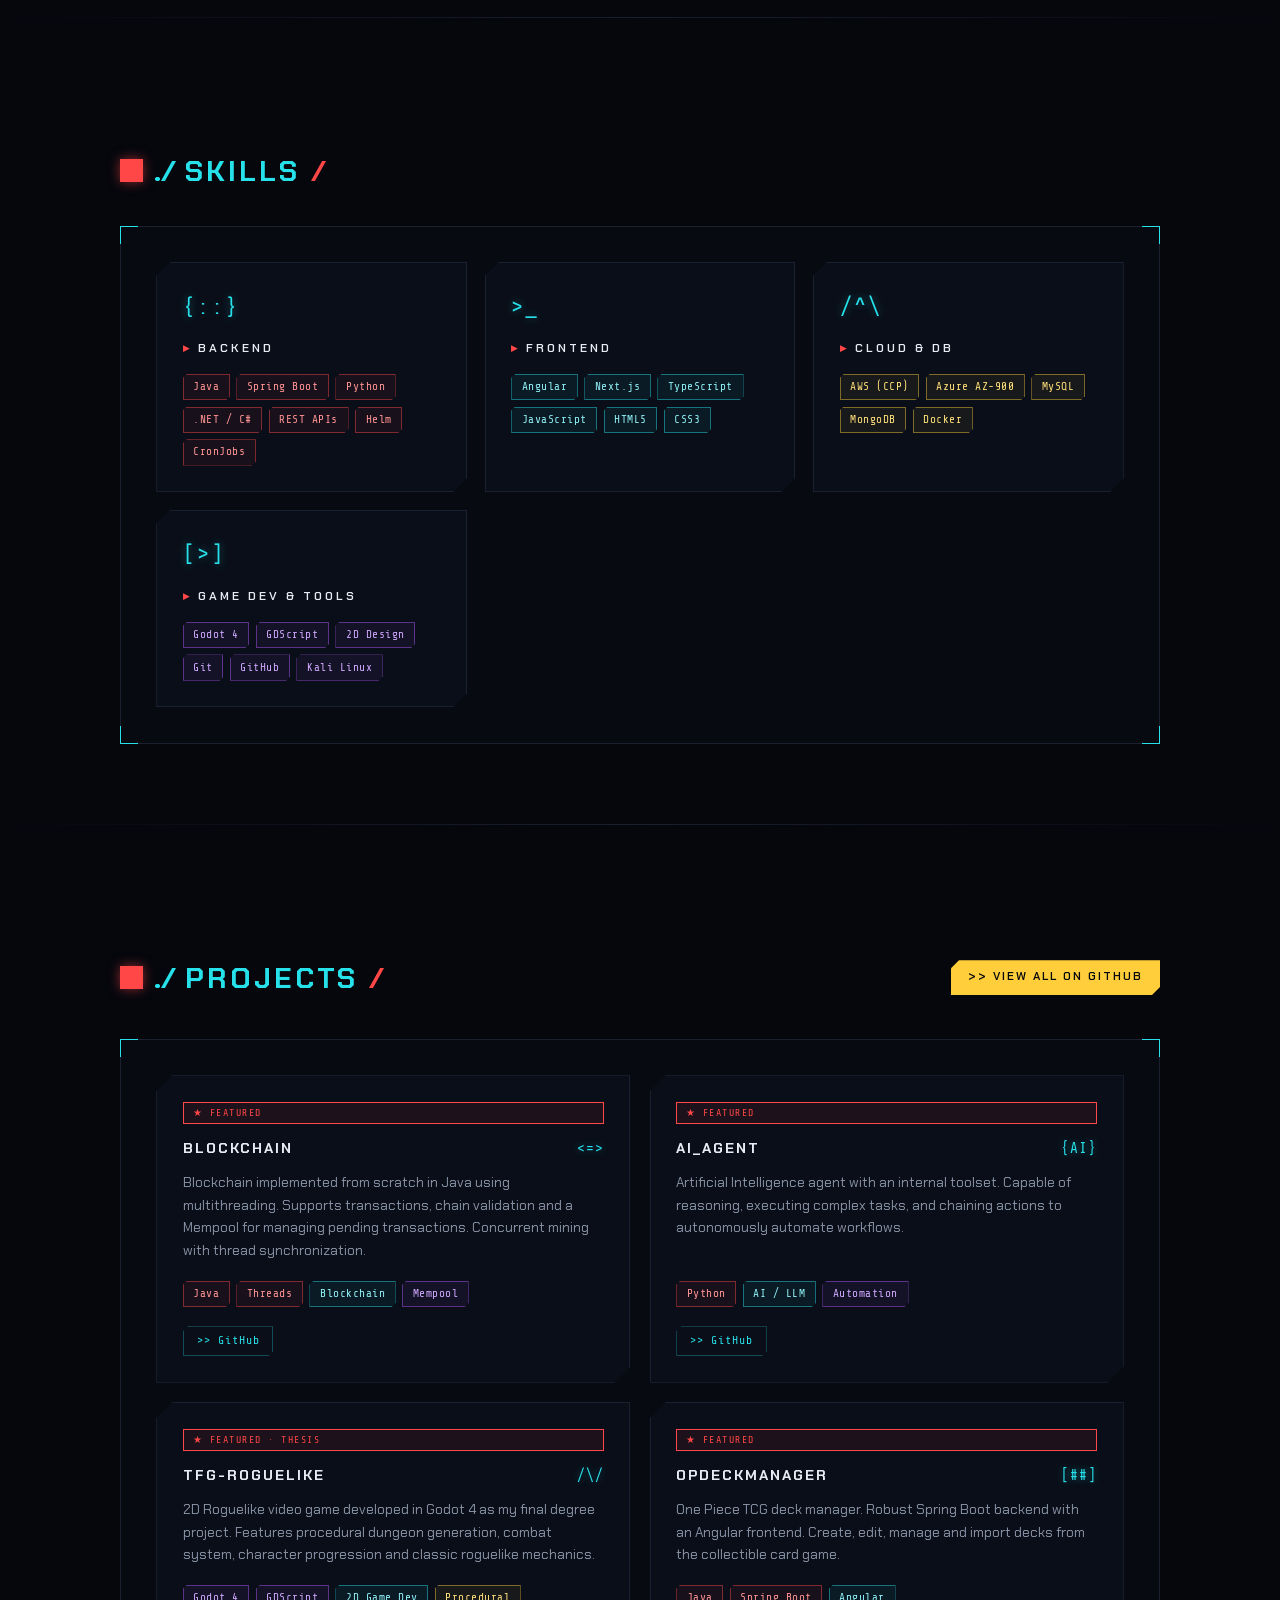
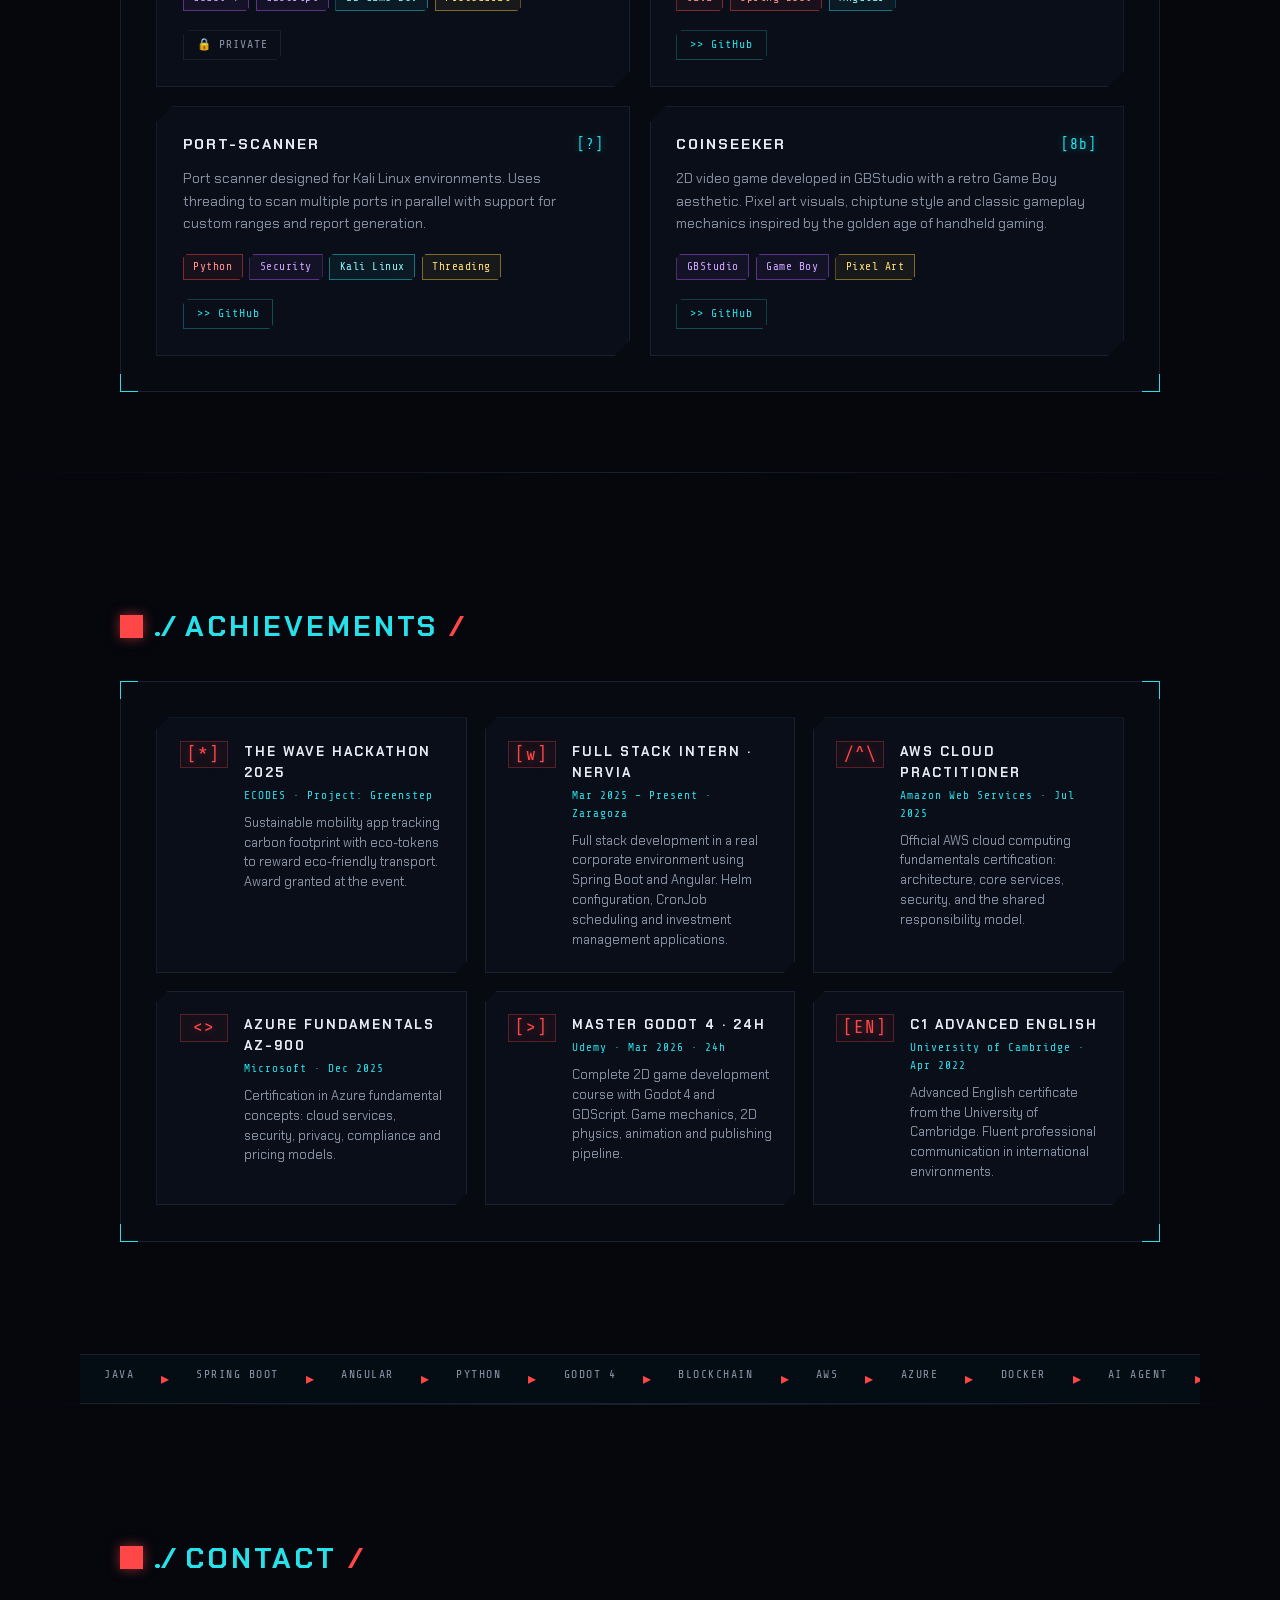
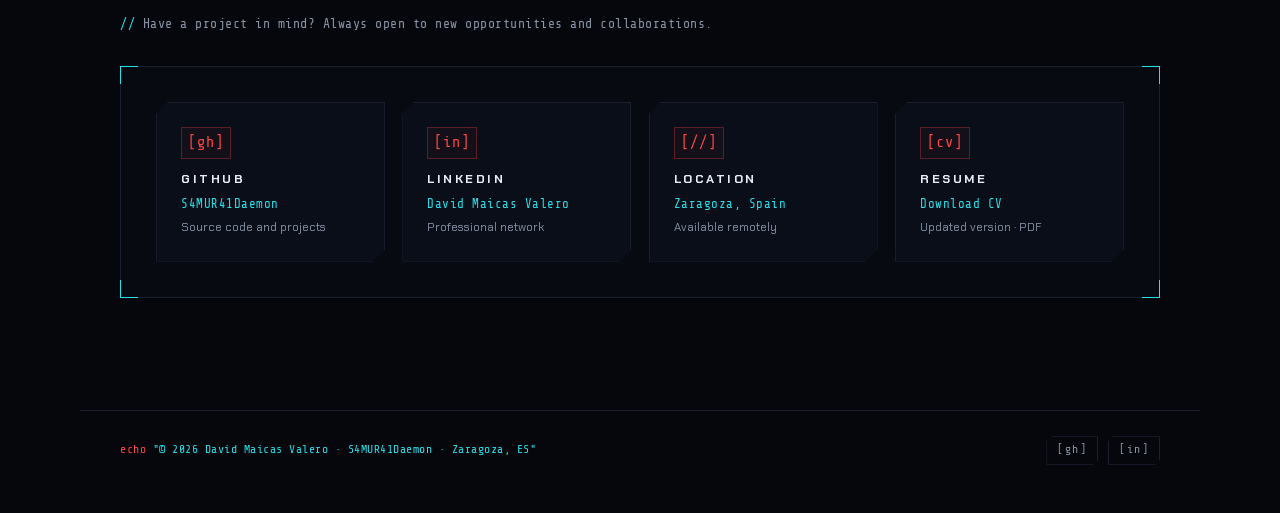
==== commit 283291d7: "Add files via upload" ====
--- a/index.html
+++ b/index.html
@@ -6,30 +6,36 @@
     <title>S4MUR41DAEMON · Portfolio</title>
     <link rel="icon" href="AssetsMios/MyIcon.png" type="image/png">
     <link rel="preconnect" href="https://fonts.googleapis.com">
-    <link href="https://fonts.googleapis.com/css2?family=Orbitron:wght@400;600;700;900&family=Share+Tech+Mono&family=Rajdhani:wght@300;400;500;600;700&display=swap" rel="stylesheet">
+    <link href="https://fonts.googleapis.com/css2?family=Chakra+Petch:wght@300;400;500;600;700&family=Share+Tech+Mono&display=swap" rel="stylesheet">
     <style>
         /* ═══════════════════════════════════════
            VARIABLES
         ═══════════════════════════════════════ */
         :root {
-            --bg:           #04000a;
-            --bg2:          #070010;
-            --bg-card:      #0b0018;
-            --bg-card-h:    #130023;
-            --border:       #1c0035;
-            --border-glow:  #4d009a;
-            --purple:       #b800ff;
-            --purple-dim:   #7a00aa;
-            --cyan:         #00e5ff;
-            --pink:         #ff0090;
-            --green:        #39ff14;
-            --yellow:       #ffe600;
-            --text:         #e0e0e0;
-            --text-muted:   #b0b0c8;
-            --text-code:    #cc99ff;
-            --font-hd:      'Orbitron', monospace;
+            --bg:           #05070d;
+            --bg2:          #080b13;
+            --bg-panel:     #0a0e17;
+            --bg-card:      #0d111c;
+            --bg-card-h:    #12172340;
+            --border:       #1a2030;
+            --border-glow:  #26e1ea;
+            --cyan:         #26e1ea;
+            --cyan-dim:     #0d9099;
+            --red:          #ff4747;
+            --red-dim:      #cc2d2d;
+            --amber:        #ffce3a;
+            --green:        #3cff7a;
+            --purple:       #b35cff;
+            --purple-dim:   #6d3299;
+            --pink:         #ff66a8;
+            --yellow:       #ffce3a;
+            --text:         #e6ecf4;
+            --text-muted:   #8a95a8;
+            --text-dim:     #4e5a6d;
+            --text-code:    #26e1ea;
+            --font-hd:      'Chakra Petch', sans-serif;
             --font-mono:    'Share Tech Mono', monospace;
-            --font-ui:      'Rajdhani', sans-serif;
+            --font-ui:      'Chakra Petch', sans-serif;
         }
 
         /* ═══════════════════════════════════════
@@ -52,8 +58,8 @@
         ═══════════════════════════════════════ */
         ::-webkit-scrollbar { width: 5px; }
         ::-webkit-scrollbar-track { background: var(--bg); }
-        ::-webkit-scrollbar-thumb { background: var(--purple-dim); border-radius: 3px; }
-        ::-webkit-scrollbar-thumb:hover { background: var(--purple); }
+        ::-webkit-scrollbar-thumb { background: var(--cyan-dim); border-radius: 0; }
+        ::-webkit-scrollbar-thumb:hover { background: var(--cyan); }
 
         /* ═══════════════════════════════════════
            BACKGROUND LAYERS
@@ -61,16 +67,18 @@
         .bg-aura {
             position: fixed; inset: 0; pointer-events: none; z-index: 0;
             background:
-                radial-gradient(ellipse 70% 60% at 15% 60%, rgba(100,0,160,0.18) 0%, transparent 70%),
-                radial-gradient(ellipse 50% 40% at 85% 15%, rgba(0,140,200,0.10) 0%, transparent 65%),
-                radial-gradient(ellipse 60% 50% at 50% 105%, rgba(200,0,100,0.08) 0%, transparent 60%);
+                radial-gradient(ellipse 60% 50% at 18% 70%, rgba(38,225,234,0.06) 0%, transparent 70%),
+                radial-gradient(ellipse 50% 40% at 82% 20%, rgba(255,71,71,0.045) 0%, transparent 65%),
+                radial-gradient(ellipse 70% 45% at 50% 110%, rgba(38,225,234,0.035) 0%, transparent 60%);
         }
         .bg-grid {
             position: fixed; inset: 0; pointer-events: none; z-index: 0;
             background-image:
-                linear-gradient(rgba(120,0,200,0.06) 1px, transparent 1px),
-                linear-gradient(90deg, rgba(120,0,200,0.06) 1px, transparent 1px);
-            background-size: 55px 55px;
+                linear-gradient(rgba(38,225,234,0.035) 1px, transparent 1px),
+                linear-gradient(90deg, rgba(38,225,234,0.035) 1px, transparent 1px);
+            background-size: 42px 42px;
+            mask-image: radial-gradient(ellipse 80% 70% at 50% 50%, #000 40%, transparent 100%);
+            -webkit-mask-image: radial-gradient(ellipse 80% 70% at 50% 50%, #000 40%, transparent 100%);
         }
         .scanlines {
             position: fixed; inset: 0; pointer-events: none; z-index: 9999;
@@ -85,12 +93,12 @@
         .orb {
             position: fixed; border-radius: 50%;
             pointer-events: none; z-index: 0;
-            filter: blur(80px); opacity: 0.15;
-            animation: orb-float 12s ease-in-out infinite alternate;
-        }
-        .orb-1 { width:400px; height:400px; background:var(--purple); top:-100px; left:-100px; animation-duration:14s; }
-        .orb-2 { width:300px; height:300px; background:var(--cyan); bottom:10%; right:-80px; animation-duration:10s; animation-delay:-5s; }
-        .orb-3 { width:250px; height:250px; background:var(--pink); top:40%; left:60%; animation-duration:18s; animation-delay:-8s; }
+            filter: blur(100px); opacity: 0.09;
+            animation: orb-float 14s ease-in-out infinite alternate;
+        }
+        .orb-1 { width:420px; height:420px; background:var(--cyan); top:-140px; left:-120px; animation-duration:16s; }
+        .orb-2 { width:300px; height:300px; background:var(--red); bottom:8%; right:-80px; animation-duration:12s; animation-delay:-5s; opacity:.06; }
+        .orb-3 { width:260px; height:260px; background:var(--cyan); top:45%; left:58%; animation-duration:20s; animation-delay:-8s; opacity:.05; }
         @keyframes orb-float {
             0%   { transform: translate(0, 0) scale(1); }
             100% { transform: translate(30px, 40px) scale(1.1); }
@@ -101,52 +109,123 @@
         ═══════════════════════════════════════ */
         .lang-toggle {
             display: flex; align-items: center; gap: 2px;
-            background: rgba(13,0,24,0.9);
-            border: 1px solid var(--border-glow);
-            border-radius: 20px;
+            background: rgba(10,14,23,0.9);
+            border: 1px solid var(--border);
+            border-radius: 0;
             padding: 3px 6px;
             cursor: pointer;
             user-select: none;
             transition: border-color 0.2s, box-shadow 0.2s;
             flex-shrink: 0;
+            clip-path: polygon(6px 0, 100% 0, 100% calc(100% - 6px), calc(100% - 6px) 100%, 0 100%, 0 6px);
         }
         .lang-toggle:hover {
-            border-color: var(--purple);
-            box-shadow: 0 0 10px rgba(184,0,255,0.3);
+            border-color: var(--cyan);
+            box-shadow: 0 0 10px rgba(38,225,234,0.25);
         }
         .lang-btn {
             font-family: var(--font-hd);
-            font-size: 0.6rem;
-            font-weight: 700;
+            font-size: 0.65rem;
+            font-weight: 600;
             letter-spacing: 1.5px;
-            padding: 3px 7px;
-            border-radius: 14px;
+            padding: 3px 8px;
+            border-radius: 0;
             color: var(--text-muted);
             transition: color 0.2s, background 0.2s;
         }
         .lang-btn.active {
-            color: var(--purple);
-            background: rgba(184,0,255,0.14);
+            color: var(--cyan);
+            background: rgba(38,225,234,0.12);
         }
         .lang-sep {
             font-family: var(--font-mono);
             font-size: 0.7rem;
-            color: var(--border-glow);
+            color: var(--border);
             padding: 0 1px;
         }
 
         /* ═══════════════════════════════════════
+           HUD CHROME (viewport overlays)
+        ═══════════════════════════════════════ */
+        /* 4 corner brackets at viewport edges */
+        .hud-corners { position: fixed; inset: 0; pointer-events: none; z-index: 900; }
+        .hud-corners .hc {
+            position: absolute;
+            width: 22px; height: 22px;
+            border: 1px solid var(--cyan);
+            opacity: .75;
+        }
+        .hud-corners .hc-tl { top: 12px;    left: 12px;    border-right: none; border-bottom: none; }
+        .hud-corners .hc-tr { top: 12px;    right: 12px;   border-left:  none; border-bottom: none; }
+        .hud-corners .hc-bl { bottom: 12px; left: 12px;    border-right: none; border-top:    none; }
+        .hud-corners .hc-br { bottom: 12px; right: 12px;   border-left:  none; border-top:    none; }
+
+        /* Top-left page index (// 001_) */
+        .hud-topbar {
+            position: fixed; top: 10px; left: 44px;
+            z-index: 901; pointer-events: none;
+            font-family: var(--font-mono);
+            font-size: 0.72rem; letter-spacing: 2px;
+            color: var(--text);
+            display: flex; align-items: center; gap: .5rem;
+        }
+        .hud-topbar .ht-slash { color: var(--cyan); }
+        .hud-topbar .ht-idx   { color: var(--text); font-weight: 500; }
+        .hud-topbar .ht-u     { color: var(--cyan); animation: blink 1.2s step-end infinite; }
+
+        /* Vertical tick-mark scales on viewport sides */
+        .hud-ticks {
+            position: fixed; top: 60px; bottom: 60px;
+            width: 14px; z-index: 900; pointer-events: none;
+            display: flex; flex-direction: column; justify-content: space-between;
+            opacity: .55;
+        }
+        .hud-ticks.hud-ticks-l { left: 14px; align-items: flex-start; }
+        .hud-ticks.hud-ticks-r { right: 14px; align-items: flex-end; }
+        .hud-ticks .ht-tick {
+            display: block; height: 1px; background: var(--cyan);
+        }
+        .hud-ticks .ht-tick.w-s { width: 6px;  opacity: .55; }
+        .hud-ticks .ht-tick.w-m { width: 10px; opacity: .75; }
+        .hud-ticks .ht-tick.w-l { width: 14px; opacity: 1;   }
+
+        /* Bottom footer-meta strip */
+        .hud-footer-meta {
+            position: fixed; bottom: 10px; left: 44px; right: 44px;
+            z-index: 901; pointer-events: none;
+            display: flex; justify-content: space-between; align-items: center;
+            font-family: var(--font-mono);
+            font-size: 0.68rem; letter-spacing: 1.5px;
+            color: var(--text-muted);
+        }
+        .hud-footer-meta .hfm-left,
+        .hud-footer-meta .hfm-right {
+            display: flex; align-items: center; gap: .6rem;
+        }
+        .hud-footer-meta .hfm-sep { color: var(--border); }
+        .hud-footer-meta .hfm-accent { color: var(--cyan); }
+        .hud-footer-meta .hfm-muted { color: var(--text-dim); }
+
+        /* Hide HUD chrome on narrow viewports (mobile) */
+        @media (max-width: 820px) {
+            .hud-corners,
+            .hud-ticks,
+            .hud-footer-meta,
+            .hud-topbar { display: none; }
+        }
+
+        /* ═══════════════════════════════════════
            NAVBAR
         ═══════════════════════════════════════ */
         #navbar {
-            position: fixed; top: 0; left: 0; right: 0; z-index: 1000;
-            height: 58px;
+            position: fixed; top: 40px; left: 44px; right: 44px; z-index: 1000;
+            height: 48px;
             display: flex; align-items: center; justify-content: space-between;
-            padding: 0 2rem;
-            background: rgba(4,0,10,0.88);
+            padding: 0 1.2rem;
+            background: rgba(10,14,23,0.78);
             backdrop-filter: blur(14px);
-            border-bottom: 1px solid var(--border);
-            box-shadow: 0 1px 0 rgba(184,0,255,0.25), 0 4px 20px rgba(0,0,0,0.5);
+            border: 1px solid var(--border);
+            box-shadow: 0 0 0 1px rgba(38,225,234,0.05), 0 4px 20px rgba(0,0,0,0.5);
             gap: 1rem;
         }
         .nav-left {
@@ -154,53 +233,68 @@
             flex-shrink: 0;
         }
         .nav-brand {
+            font-family: var(--font-mono);
+            font-size: 0.68rem;
+            letter-spacing: 2px;
+            color: var(--text-muted);
+            white-space: nowrap;
+        }
+        .nav-brand .nb-bracket { color: var(--cyan); }
+        .nav-brand .nb-host   { color: var(--text); }
+
+        .nav-links {
+            display: flex; gap: 0.3rem; align-items: center;
+        }
+        .nav-links a {
+            position: relative;
             font-family: var(--font-hd);
-            font-size: 0.62rem;
+            font-weight: 600;
+            font-size: 0.72rem;
             letter-spacing: 2px;
-            color: var(--text-code);
-            white-space: nowrap;
-        }
-        .nav-brand .nb-bracket { color: var(--purple); }
-        .nav-brand .nb-host   { color: var(--cyan); }
-
-        .nav-links {
-            display: flex; gap: 0.15rem; align-items: center;
-        }
-        .nav-links a {
-            font-family: var(--font-mono);
-            font-size: 0.76rem;
+            text-transform: uppercase;
             color: var(--text-muted);
-            padding: 0.28rem 0.7rem;
-            border-radius: 4px;
-            border: 1px solid transparent;
-            transition: color 0.2s, border-color 0.2s, text-shadow 0.2s;
+            padding: 0.4rem 0.85rem;
+            border: 1px solid var(--border);
+            background: rgba(13,17,28,0.55);
+            clip-path: polygon(7px 0, 100% 0, 100% calc(100% - 7px), calc(100% - 7px) 100%, 0 100%, 0 7px);
+            transition: color 0.2s, border-color 0.2s, background 0.2s;
+        }
+        .nav-links a::before {
+            content: "";
+            position: absolute; left: 8px; right: 8px; bottom: 3px;
+            height: 1px; background: transparent;
+            transition: background 0.2s;
         }
         .nav-links a:hover {
             color: var(--cyan);
-            border-color: rgba(0,229,255,0.25);
-            text-shadow: 0 0 8px var(--cyan);
-        }
+            border-color: rgba(38,225,234,0.5);
+            background: rgba(38,225,234,0.06);
+        }
+        .nav-links a:hover::before { background: var(--cyan); }
         .nav-links a.active {
-            color: var(--purple);
-            border-color: rgba(184,0,255,0.4);
-            text-shadow: 0 0 10px var(--purple);
-        }
+            color: #fff;
+            border-color: var(--red);
+            background: rgba(255,71,71,0.18);
+            box-shadow: 0 0 14px rgba(255,71,71,0.35), inset 0 0 10px rgba(255,71,71,0.1);
+        }
+        .nav-links a.active::before { background: var(--red); }
         .nav-cv {
             font-family: var(--font-hd);
-            font-size: 0.6rem;
-            letter-spacing: 1.5px;
-            padding: 0.32rem 0.85rem;
-            border-radius: 4px;
+            font-size: 0.68rem;
+            font-weight: 600;
+            letter-spacing: 1.8px;
+            padding: 0.4rem 0.9rem;
             background: transparent;
-            border: 1px solid var(--purple);
-            color: var(--purple);
+            border: 1px solid var(--cyan);
+            color: var(--cyan);
             cursor: pointer;
             transition: all 0.2s;
             flex-shrink: 0;
+            clip-path: polygon(7px 0, 100% 0, 100% calc(100% - 7px), calc(100% - 7px) 100%, 0 100%, 0 7px);
         }
         .nav-cv:hover {
-            background: rgba(184,0,255,0.12);
-            box-shadow: 0 0 16px rgba(184,0,255,0.4);
+            background: rgba(38,225,234,0.12);
+            box-shadow: 0 0 16px rgba(38,225,234,0.4);
         }
 
         .nav-toggle {
@@ -210,7 +304,7 @@
         }
         .nav-toggle span {
             display: block; width: 22px; height: 2px;
-            background: var(--purple);
+            background: var(--cyan);
             border-radius: 2px;
             transition: all 0.3s;
         }
@@ -220,23 +314,63 @@
         ═══════════════════════════════════════ */
         section {
             position: relative; z-index: 1;
-            padding: 110px 2.5rem 80px;
+            padding: 130px 2.5rem 80px;
             max-width: 1120px;
             margin: 0 auto;
         }
+        section:first-of-type { padding-top: 160px; }
+
+        /* Reusable panel frame with corner brackets (cyberpunk UI box) */
+        .panel {
+            --corner: 18px;
+            --corner-b: 1px;
+            --corner-c: var(--cyan);
+            position: relative;
+            background: rgba(10,14,23,0.5);
+            border: 1px solid var(--border);
+            padding: 2.2rem 2.2rem;
+            backdrop-filter: blur(3px);
+        }
+        .panel::before,
+        .panel::after {
+            content: "";
+            position: absolute;
+            left: -1px; right: -1px;
+            height: var(--corner);
+            pointer-events: none;
+            background:
+                linear-gradient(var(--corner-c),var(--corner-c)) top left   / var(--corner) var(--corner-b) no-repeat,
+                linear-gradient(var(--corner-c),var(--corner-c)) top left   / var(--corner-b) var(--corner) no-repeat,
+                linear-gradient(var(--corner-c),var(--corner-c)) top right  / var(--corner) var(--corner-b) no-repeat,
+                linear-gradient(var(--corner-c),var(--corner-c)) top right  / var(--corner-b) var(--corner) no-repeat;
+        }
+        .panel::before { top: -1px; }
+        .panel::after  { bottom: -1px; transform: scaleY(-1); }
+
+        /* Section title: red square + cyan headline + underscore */
         .section-title {
             font-family: var(--font-hd);
-            font-size: clamp(1.4rem, 3.5vw, 2.2rem);
             font-weight: 700;
-            margin-bottom: 3rem;
-            letter-spacing: 2px;
-        }
-        .section-title .t-dot   { color: var(--cyan); }
-        .section-title .t-slash { color: var(--purple); }
+            font-size: clamp(1.2rem, 2.8vw, 1.8rem);
+            letter-spacing: 3px;
+            text-transform: uppercase;
+            color: var(--cyan);
+            margin-bottom: 2rem;
+            display: flex; align-items: center; gap: .7rem;
+        }
+        .section-title::before {
+            content: "";
+            display: inline-block;
+            width: .8em; height: .8em;
+            background: var(--red);
+            box-shadow: 0 0 12px rgba(255,71,71,0.55);
+        }
+        .section-title .t-dot   { color: var(--cyan); letter-spacing: 0; margin-right: -.1em; }
+        .section-title .t-slash { color: var(--red); }
 
         .divider {
             border: none; height: 1px;
-            background: linear-gradient(90deg, transparent, var(--border-glow), transparent);
+            background: linear-gradient(90deg, transparent, var(--border), transparent);
             position: relative; z-index: 1;
         }
 
@@ -244,24 +378,49 @@
            TERMINAL WINDOW
         ═══════════════════════════════════════ */
         .term-win {
-            background: var(--bg-card);
-            border: 1px solid var(--border-glow);
-            border-radius: 10px;
-            overflow: hidden;
-            box-shadow: 0 0 40px rgba(77,0,154,0.2), inset 0 0 80px rgba(0,0,0,0.4);
-        }
+            background: rgba(10,14,23,0.6);
+            border: 1px solid var(--border);
+            position: relative;
+            box-shadow: 0 0 40px rgba(38,225,234,0.06), inset 0 0 80px rgba(0,0,0,0.3);
+        }
+        .term-win::before,
+        .term-win::after {
+            content: "";
+            position: absolute;
+            left: -1px; right: -1px;
+            height: 14px;
+            pointer-events: none;
+            background:
+                linear-gradient(var(--cyan),var(--cyan)) top left  / 14px 1px no-repeat,
+                linear-gradient(var(--cyan),var(--cyan)) top left  / 1px 14px no-repeat,
+                linear-gradient(var(--cyan),var(--cyan)) top right / 14px 1px no-repeat,
+                linear-gradient(var(--cyan),var(--cyan)) top right / 1px 14px no-repeat;
+        }
+        .term-win::before { top: -1px; }
+        .term-win::after  { bottom: -1px; transform: scaleY(-1); }
         .term-bar {
-            background: #0a001a;
+            background: rgba(38,225,234,0.04);
             padding: 0.55rem 1rem;
-            display: flex; align-items: center; gap: 0.45rem;
+            display: flex; align-items: center; gap: 0.8rem;
             border-bottom: 1px solid var(--border);
-        }
-        .term-bar .dot { width:11px; height:11px; border-radius:50%; }
-        .dot-red { background:#ff5f57; }
-        .dot-yel { background:#febc2e; }
-        .dot-grn { background:#28c840; }
+            font-family: var(--font-mono);
+            font-size: 0.68rem;
+            letter-spacing: 1.5px;
+        }
+        .term-bar .dot { display: none; }
+        .term-bar::before {
+            content: "SYS // READY";
+            color: var(--cyan);
+        }
+        .term-bar::after {
+            content: "REC";
+            color: var(--red);
+            padding: 1px 6px;
+            border: 1px solid var(--red);
+            font-size: 0.6rem;
+        }
         .term-bar .term-path {
-            font-family: var(--font-mono); font-size: 0.72rem;
+            font-family: var(--font-mono); font-size: 0.7rem;
             color: var(--text-muted); margin-left: auto;
         }
         .term-body {
@@ -276,8 +435,25 @@
         #home {
             min-height: 100vh;
             display: flex; align-items: center;
-            padding-top: 80px;
-        }
+            padding-top: 130px;
+        }
+        #home .panel { width: 100%; padding: 3rem 3rem; }
+        .hero-tag {
+            font-family: var(--font-mono);
+            font-size: 0.7rem;
+            letter-spacing: 2px;
+            color: var(--red);
+            margin-bottom: 1.2rem;
+            display: flex; align-items: center; gap: .6rem;
+        }
+        .hero-tag::before {
+            content: ""; width: 8px; height: 8px;
+            background: var(--red);
+            box-shadow: 0 0 10px var(--red);
+            animation: pulse-dot 2s ease-in-out infinite;
+        }
+        .hero-tag .ht-muted { color: var(--text-muted); }
+
         .hero-inner {
             display: flex; align-items: center;
             justify-content: space-between;
@@ -293,9 +469,9 @@
             margin-bottom: 1.8rem;
             display: flex; align-items: center; gap: 0.4rem;
         }
-        .hp-bracket { color: var(--border-glow); }
+        .hp-bracket { color: var(--cyan); }
         .hp-host    { color: var(--cyan); }
-        .hp-path    { color: var(--purple-dim); }
+        .hp-path    { color: var(--text-muted); }
         .hp-cmd     { color: var(--text); }
         .cursor-blink {
             display: inline-block;
@@ -309,15 +485,15 @@
 
         .hero-name {
             font-family: var(--font-hd);
-            font-size: clamp(2.2rem, 5.5vw, 4.8rem);
-            font-weight: 900;
+            font-size: clamp(2.2rem, 5.5vw, 4.6rem);
+            font-weight: 700;
             letter-spacing: 4px;
             text-transform: uppercase;
             color: #fff;
             position: relative;
             display: inline-block;
             margin-bottom: 0.4rem;
-            text-shadow: 0 0 30px rgba(184,0,255,0.55), 0 0 60px rgba(184,0,255,0.25);
+            text-shadow: 0 0 24px rgba(38,225,234,0.45), 0 0 60px rgba(38,225,234,0.18);
         }
         .hero-name::before,
         .hero-name::after {
@@ -326,8 +502,8 @@
             width:100%; height:100%;
             opacity: 0;
         }
-        .hero-name::before { color:var(--cyan);  animation:glitch-a 5s infinite; }
-        .hero-name::after  { color:var(--pink);  animation:glitch-b 5s infinite; }
+        .hero-name::before { color:var(--cyan); animation:glitch-a 5s infinite; }
+        .hero-name::after  { color:var(--red);  animation:glitch-b 5s infinite; }
 
         @keyframes glitch-a {
             0%,88%,100% { opacity:0; transform:translate(0); clip-path:none; }
@@ -357,10 +533,10 @@
             margin-bottom: 1.8rem;
             line-height: 1.9;
         }
-        .hl-cyan   { color: var(--cyan);   font-weight: 600; }
-        .hl-purple { color: var(--purple); font-weight: 600; }
-        .hl-pink   { color: var(--pink);   font-weight: 600; }
-        .sep-bar   { color: var(--border-glow); margin: 0 0.5rem; }
+        .hl-cyan   { color: var(--cyan); font-weight: 600; }
+        .hl-purple { color: var(--red);  font-weight: 600; }
+        .hl-pink   { color: var(--amber);font-weight: 600; }
+        .sep-bar   { color: var(--border); margin: 0 0.5rem; }
 
         .hero-status {
             display: flex; align-items: center;
@@ -383,82 +559,85 @@
             50%     { text-shadow:0 0 14px var(--green), 0 0 28px var(--green); }
         }
 
-        .hero-btns { display: flex; gap: 1rem; flex-wrap: wrap; }
+        .hero-btns { display: flex; gap: 0.8rem; flex-wrap: wrap; }
         .btn {
             font-family: var(--font-hd);
-            font-size: 0.65rem; font-weight: 700;
-            letter-spacing: 2px; text-transform: uppercase;
-            padding: 0.72rem 1.5rem;
-            border-radius: 5px; cursor: pointer; border: 1px solid;
-            transition: all 0.25s ease;
+            font-size: 0.7rem; font-weight: 600;
+            letter-spacing: 2.5px; text-transform: uppercase;
+            padding: 0.72rem 1.4rem;
+            cursor: pointer; border: 1px solid;
+            transition: all 0.2s ease;
             display: inline-flex; align-items: center; gap: 0.45rem;
+            clip-path: polygon(9px 0, 100% 0, 100% calc(100% - 9px), calc(100% - 9px) 100%, 0 100%, 0 9px);
+            position: relative;
         }
         .btn-primary {
-            background: var(--purple); border-color: var(--purple); color: #fff;
-            box-shadow: 0 0 22px rgba(184,0,255,0.45);
+            background: rgba(255,71,71,0.12);
+            border-color: var(--red);
+            color: #fff;
+            box-shadow: 0 0 18px rgba(255,71,71,0.35), inset 0 0 8px rgba(255,71,71,0.1);
         }
         .btn-primary:hover {
-            background: transparent; color: var(--purple);
-            box-shadow: 0 0 35px rgba(184,0,255,0.65);
+            background: rgba(255,71,71,0.22);
+            box-shadow: 0 0 30px rgba(255,71,71,0.55), inset 0 0 14px rgba(255,71,71,0.2);
         }
         .btn-ghost {
-            background: transparent; border-color: var(--cyan); color: var(--cyan);
-            box-shadow: 0 0 12px rgba(0,229,255,0.15);
+            background: rgba(38,225,234,0.05);
+            border-color: var(--cyan); color: var(--cyan);
+            box-shadow: 0 0 12px rgba(38,225,234,0.15);
         }
         .btn-ghost:hover {
-            background: rgba(0,229,255,0.08);
-            box-shadow: 0 0 25px rgba(0,229,255,0.4);
+            background: rgba(38,225,234,0.12);
+            box-shadow: 0 0 22px rgba(38,225,234,0.4);
         }
         .btn-ghost-pink {
-            background: transparent; border-color: var(--pink); color: var(--pink);
-            box-shadow: 0 0 12px rgba(255,0,144,0.15);
+            background: rgba(255,206,58,0.05);
+            border-color: var(--amber); color: var(--amber);
+            box-shadow: 0 0 12px rgba(255,206,58,0.15);
         }
         .btn-ghost-pink:hover {
-            background: rgba(255,0,144,0.08);
-            box-shadow: 0 0 25px rgba(255,0,144,0.4);
+            background: rgba(255,206,58,0.15);
+            box-shadow: 0 0 22px rgba(255,206,58,0.45);
         }
 
         .icon-wrap {
-            width: 270px; height: 270px;
+            width: 260px; height: 260px;
             position: relative;
-        }
-        .icon-wrap::before {
-            content: '';
-            position: absolute; inset: -3px;
-            border-radius: 20px;
-            background: linear-gradient(135deg, var(--purple), var(--cyan), var(--pink), var(--purple));
-            z-index: -1;
-            background-size: 300% 300%;
-            animation: grad-spin 5s linear infinite;
-        }
-        @keyframes grad-spin {
-            0%   { background-position: 0% 50%; filter: hue-rotate(0deg); }
-            100% { background-position: 100% 50%; filter: hue-rotate(360deg); }
+            padding: 10px;
+            clip-path: polygon(18px 0, 100% 0, 100% calc(100% - 18px), calc(100% - 18px) 100%, 0 100%, 0 18px);
+            background: var(--bg-panel);
+            border: 1px solid var(--cyan);
+            box-shadow: 0 0 22px rgba(38,225,234,0.25), inset 0 0 30px rgba(38,225,234,0.05);
         }
         .icon-wrap img {
             width:100%; height:100%;
-            object-fit: cover; border-radius: 18px;
+            object-fit: cover;
             display: block; position: relative; z-index: 1;
+            clip-path: polygon(12px 0, 100% 0, 100% calc(100% - 12px), calc(100% - 12px) 100%, 0 100%, 0 12px);
+            filter: saturate(1.05) contrast(1.02);
         }
         .icon-glow {
-            position: absolute; inset: -30px; border-radius: 50%;
-            background: radial-gradient(circle, rgba(184,0,255,0.35) 0%, transparent 65%);
+            position: absolute; inset: -30px;
+            background: radial-gradient(circle, rgba(38,225,234,0.18) 0%, transparent 65%);
             z-index: -2;
             animation: icon-pulse 3.5s ease-in-out infinite;
+            pointer-events: none;
         }
         @keyframes icon-pulse {
-            0%,100% { opacity:.5; transform:scale(1); }
-            50%     { opacity:.9; transform:scale(1.08); }
+            0%,100% { opacity:.4; transform:scale(1); }
+            50%     { opacity:.8; transform:scale(1.08); }
         }
         .icon-tag {
-            position: absolute; bottom: -14px; left: 50%;
+            position: absolute; bottom: -12px; left: 50%;
             transform: translateX(-50%);
             font-family: var(--font-mono); font-size: 0.68rem;
-            color: var(--purple);
-            background: var(--bg-card);
-            border: 1px solid var(--border-glow);
-            padding: 0.2rem 0.8rem;
-            border-radius: 4px; white-space: nowrap; z-index: 2;
+            letter-spacing: 1.5px;
+            color: var(--cyan);
+            background: var(--bg);
+            border: 1px solid var(--cyan);
+            padding: 0.22rem 0.8rem;
+            white-space: nowrap; z-index: 2;
+            clip-path: polygon(6px 0, 100% 0, 100% calc(100% - 6px), calc(100% - 6px) 100%, 0 100%, 0 6px);
         }
 
         /* ═══════════════════════════════════════
@@ -469,9 +648,9 @@
             font-size: 0.88rem; line-height: 1.8;
         }
         .about-line:last-child { margin-bottom: 0; }
-        .al-prompt { color: var(--purple); margin-right: 0.8rem; user-select: none; }
+        .al-prompt { color: var(--red); margin-right: 0.8rem; user-select: none; }
         .al-hl  { color: var(--cyan); }
-        .al-hl2 { color: var(--pink); }
+        .al-hl2 { color: var(--amber); }
 
         /* ═══════════════════════════════════════
            SKILLS
@@ -479,113 +658,123 @@
         .skills-grid {
             display: grid;
             grid-template-columns: repeat(auto-fit, minmax(235px, 1fr));
-            gap: 1.4rem;
+            gap: 1.1rem;
         }
         .skill-card {
-            background: var(--bg-card); border: 1px solid var(--border);
-            border-radius: 10px; padding: 1.8rem;
-            transition: transform 0.3s, border-color 0.3s, box-shadow 0.3s;
-            position: relative; overflow: hidden;
+            background: rgba(13,17,28,0.65);
+            border: 1px solid var(--border);
+            padding: 1.6rem;
+            transition: transform 0.25s, border-color 0.25s, box-shadow 0.25s, background 0.25s;
+            position: relative;
+            clip-path: polygon(14px 0, 100% 0, 100% calc(100% - 14px), calc(100% - 14px) 100%, 0 100%, 0 14px);
         }
         .skill-card::after {
             content: '';
-            position: absolute; bottom:0; left:0; right:0; height:2px;
-            background: linear-gradient(90deg, var(--purple), var(--cyan));
+            position: absolute; bottom:0; left:14px; right:14px; height:1px;
+            background: var(--cyan);
             transform: scaleX(0); transition: transform 0.35s; transform-origin: left;
         }
         .skill-card:hover {
-            border-color: var(--border-glow);
-            box-shadow: 0 0 28px rgba(77,0,154,0.3), 0 8px 24px rgba(0,0,0,0.3);
-            transform: translateY(-4px);
+            border-color: var(--cyan);
+            background: rgba(38,225,234,0.04);
+            box-shadow: 0 0 22px rgba(38,225,234,0.15), 0 6px 20px rgba(0,0,0,0.3);
+            transform: translateY(-3px);
         }
         .skill-card:hover::after { transform: scaleX(1); }
         .skill-icon {
             font-family: var(--font-mono);
-            font-size: 1.5rem;
+            font-size: 1.4rem;
             color: var(--cyan);
             margin-bottom: 0.9rem;
             letter-spacing: 2px;
-            text-shadow: 0 0 10px rgba(0,229,255,0.5);
+            text-shadow: 0 0 10px rgba(38,225,234,0.45);
         }
         .skill-label {
-            font-family: var(--font-hd); font-size: 0.65rem; font-weight: 700;
+            font-family: var(--font-hd); font-size: 0.75rem; font-weight: 600;
             letter-spacing: 3px; text-transform: uppercase;
-            color: var(--text-muted); margin-bottom: 1rem;
+            color: var(--text); margin-bottom: 1rem;
+        }
+        .skill-label::before {
+            content: "▸ ";
+            color: var(--red);
         }
         .tags { display: flex; flex-wrap: wrap; gap: 0.4rem; }
         .tag {
-            font-family: var(--font-mono); font-size: 0.72rem;
-            padding: 0.18rem 0.6rem; border-radius: 4px; border: 1px solid;
-            transition: box-shadow 0.2s;
+            font-family: var(--font-mono); font-size: 0.7rem;
+            letter-spacing: 0.5px;
+            padding: 0.2rem 0.6rem; border: 1px solid;
+            transition: box-shadow 0.2s, background 0.2s;
+            clip-path: polygon(4px 0, 100% 0, 100% calc(100% - 4px), calc(100% - 4px) 100%, 0 100%, 0 4px);
         }
         .tag:hover { box-shadow: 0 0 8px currentColor; }
-        .t-p { border-color: rgba(184,0,255,.4);  color:#d090ff; background:rgba(184,0,255,.07); }
-        .t-c { border-color: rgba(0,229,255,.4);  color:#80eeff; background:rgba(0,229,255,.07); }
-        .t-k { border-color: rgba(255,0,144,.4);  color:#ff99cc; background:rgba(255,0,144,.07); }
-        .t-y { border-color: rgba(255,230,0,.4);  color:#ffe060; background:rgba(255,230,0,.07); }
+        .t-p { border-color: rgba(255,71,71,.45);  color:#ff9393; background:rgba(255,71,71,.06); }
+        .t-c { border-color: rgba(38,225,234,.45); color:#8ef1f6; background:rgba(38,225,234,.06); }
+        .t-k { border-color: rgba(179,92,255,.45); color:#cfa8ff; background:rgba(179,92,255,.06); }
+        .t-y { border-color: rgba(255,206,58,.45); color:#ffe07a; background:rgba(255,206,58,.06); }
 
         /* ═══════════════════════════════════════
            PROJECTS
         ═══════════════════════════════════════ */
         .projects-header {
-            display: flex; align-items: baseline;
+            display: flex; align-items: center;
             justify-content: space-between;
-            margin-bottom: 3rem; flex-wrap: wrap; gap: 1rem;
+            margin-bottom: 2.4rem; flex-wrap: wrap; gap: 1rem;
         }
         .projects-header .section-title { margin-bottom: 0; }
         .gh-link {
-            font-family: var(--font-mono); font-size: 0.78rem;
-            color: var(--text-muted); border: 1px solid var(--border);
-            padding: 0.35rem 0.9rem; border-radius: 5px; transition: all 0.2s;
+            font-family: var(--font-hd); font-size: 0.72rem;
+            font-weight: 600; letter-spacing: 2px; text-transform: uppercase;
+            color: var(--bg); background: var(--amber);
+            border: 1px solid var(--amber);
+            padding: 0.45rem 1rem; transition: all 0.2s;
+            clip-path: polygon(8px 0, 100% 0, 100% calc(100% - 8px), calc(100% - 8px) 100%, 0 100%, 0 8px);
         }
         .gh-link:hover {
-            color: var(--cyan); border-color: rgba(0,229,255,.4);
-            text-shadow: 0 0 8px var(--cyan);
+            background: transparent; color: var(--amber);
+            box-shadow: 0 0 18px rgba(255,206,58,.45);
         }
         .projects-grid {
             display: grid;
             grid-template-columns: repeat(auto-fit, minmax(320px, 1fr));
-            gap: 1.4rem;
+            gap: 1.2rem;
         }
         .proj-card {
-            background: var(--bg-card); border: 1px solid var(--border);
-            border-radius: 10px; padding: 1.8rem;
+            background: rgba(13,17,28,0.65); border: 1px solid var(--border);
+            padding: 1.6rem;
             display: flex; flex-direction: column;
-            transition: transform 0.3s, border-color 0.3s, box-shadow 0.3s;
-            position: relative; overflow: hidden;
-        }
-        .proj-card::before {
-            content:'';
-            position: absolute; top:0; left:0; right:0; height:2px;
-            background: linear-gradient(90deg, var(--purple), var(--pink), var(--cyan));
-            opacity:0; transition: opacity 0.3s;
+            transition: transform 0.25s, border-color 0.25s, box-shadow 0.25s, background 0.25s;
+            position: relative;
+            clip-path: polygon(16px 0, 100% 0, 100% calc(100% - 16px), calc(100% - 16px) 100%, 0 100%, 0 16px);
         }
         .proj-card:hover {
-            border-color: rgba(184,0,255,.45);
-            box-shadow: 0 0 32px rgba(184,0,255,.15), 0 10px 30px rgba(0,0,0,.35);
-            transform: translateY(-5px);
-        }
-        .proj-card:hover::before { opacity:1; }
+            border-color: var(--cyan);
+            background: rgba(38,225,234,0.04);
+            box-shadow: 0 0 28px rgba(38,225,234,.18), 0 8px 24px rgba(0,0,0,.3);
+            transform: translateY(-4px);
+        }
         .proj-feat {
             font-family: var(--font-mono); font-size: 0.62rem;
-            color: var(--pink); border: 1px solid rgba(255,0,144,.4);
-            padding: 0.14rem 0.5rem; border-radius: 3px;
-            display: inline-block; margin-bottom: 0.8rem; letter-spacing: 1px;
+            color: var(--red); border: 1px solid var(--red);
+            background: rgba(255,71,71,0.08);
+            padding: 0.14rem 0.55rem;
+            display: inline-block; margin-bottom: 0.8rem; letter-spacing: 1.5px;
+            text-transform: uppercase;
         }
         .proj-header {
             display: flex; justify-content: space-between;
-            align-items: flex-start; margin-bottom: 0.7rem;
+            align-items: flex-start; margin-bottom: 0.7rem; gap: .6rem;
         }
         .proj-name {
-            font-family: var(--font-hd); font-size: 0.85rem; font-weight: 700;
-            letter-spacing: 1px; color: var(--text);
+            font-family: var(--font-hd); font-size: 0.9rem; font-weight: 700;
+            letter-spacing: 2px; color: var(--text);
+            text-transform: uppercase;
         }
         .proj-ico {
             font-family: var(--font-mono);
             font-size: 0.9rem;
-            color: var(--purple);
+            color: var(--cyan);
             letter-spacing: 1px;
-            text-shadow: 0 0 8px rgba(184,0,255,0.5);
+            text-shadow: 0 0 8px rgba(38,225,234,0.45);
             flex-shrink: 0;
         }
         .proj-desc {
@@ -596,13 +785,15 @@
         .proj-links { display: flex; gap:.7rem; }
         .proj-btn {
             font-family: var(--font-mono); font-size: 0.72rem;
-            color: var(--cyan); border: 1px solid rgba(0,229,255,.3);
-            padding: 0.28rem 0.8rem; border-radius: 4px; transition: all 0.2s;
+            letter-spacing: 1px;
+            color: var(--cyan); border: 1px solid rgba(38,225,234,.3);
+            padding: 0.3rem 0.8rem; transition: all 0.2s;
             display: inline-flex; align-items: center; gap: 0.3rem;
+            clip-path: polygon(5px 0, 100% 0, 100% calc(100% - 5px), calc(100% - 5px) 100%, 0 100%, 0 5px);
         }
         .proj-btn:hover {
-            background: rgba(0,229,255,.08); border-color: var(--cyan);
-            box-shadow: 0 0 10px rgba(0,229,255,.3);
+            background: rgba(38,225,234,.08); border-color: var(--cyan);
+            box-shadow: 0 0 10px rgba(38,225,234,.3);
         }
         .proj-btn.private-btn {
             color: var(--text-muted); border-color: var(--border); cursor: default;
@@ -617,36 +808,41 @@
         .ach-grid {
             display: grid;
             grid-template-columns: repeat(auto-fit, minmax(290px, 1fr));
-            gap: 1.3rem;
+            gap: 1.1rem;
         }
         .ach-card {
-            background: var(--bg-card); border: 1px solid var(--border);
-            border-radius: 10px; padding: 1.5rem;
+            background: rgba(13,17,28,0.65); border: 1px solid var(--border);
+            padding: 1.4rem;
             display: flex; gap: 1rem; align-items: flex-start;
-            transition: border-color 0.3s, box-shadow 0.3s, transform 0.3s;
+            transition: border-color 0.25s, box-shadow 0.25s, transform 0.25s, background 0.25s;
+            clip-path: polygon(12px 0, 100% 0, 100% calc(100% - 12px), calc(100% - 12px) 100%, 0 100%, 0 12px);
         }
         .ach-card:hover {
-            border-color: rgba(0,229,255,.35);
-            box-shadow: 0 0 22px rgba(0,229,255,.10);
+            border-color: var(--cyan);
+            background: rgba(38,225,234,0.04);
+            box-shadow: 0 0 22px rgba(38,225,234,.14);
             transform: translateY(-3px);
         }
         .ach-ico {
             font-family: var(--font-mono);
             font-size: 1.1rem;
-            color: var(--cyan);
+            color: var(--red);
             flex-shrink: 0;
             line-height: 1;
-            min-width: 3.5rem;
+            min-width: 3rem;
             text-align: center;
             letter-spacing: 1px;
-            text-shadow: 0 0 8px rgba(0,229,255,0.4);
-            padding-top: 2px;
+            text-shadow: 0 0 8px rgba(255,71,71,0.35);
+            padding: 4px 6px;
+            border: 1px solid rgba(255,71,71,0.3);
+            background: rgba(255,71,71,0.04);
         }
         .ach-name {
-            font-family: var(--font-hd); font-size: 0.75rem; font-weight: 700;
-            letter-spacing: 1px; color: var(--text); margin-bottom: 0.25rem;
-        }
-        .ach-sub  { font-family: var(--font-mono); font-size: 0.72rem; color: var(--cyan); margin-bottom: 0.5rem; }
+            font-family: var(--font-hd); font-size: 0.82rem; font-weight: 700;
+            letter-spacing: 2px; color: var(--text); margin-bottom: 0.25rem;
+            text-transform: uppercase;
+        }
+        .ach-sub  { font-family: var(--font-mono); font-size: 0.7rem; color: var(--cyan); margin-bottom: 0.5rem; letter-spacing: 1px; }
         .ach-desc { font-size: 0.8rem; color: var(--text-muted); line-height: 1.55; }
 
         /* ═══════════════════════════════════════
@@ -655,11 +851,12 @@
         .ticker-wrap {
             position: relative; z-index: 1; overflow: hidden;
             border-top: 1px solid var(--border); border-bottom: 1px solid var(--border);
-            padding: 0.65rem 0; background: rgba(120,0,200,.04);
-        }
-        .ticker { display: flex; white-space: nowrap; animation: ticker-move 35s linear infinite; }
-        .ticker-item { font-family: var(--font-mono); font-size: 0.72rem; color: var(--text-muted); padding: 0 1.5rem; }
-        .ticker-sep { color: var(--purple); padding: 0 0.2rem; }
+            padding: 0.7rem 0; background: rgba(38,225,234,.03);
+            max-width: 1120px; margin: 2rem auto 0;
+        }
+        .ticker { display: flex; white-space: nowrap; animation: ticker-move 40s linear infinite; }
+        .ticker-item { font-family: var(--font-mono); font-size: 0.72rem; letter-spacing: 1.5px; color: var(--text-muted); padding: 0 1.5rem; }
+        .ticker-sep { color: var(--red); padding: 0 0.2rem; }
         @keyframes ticker-move { 0%{transform:translateX(0);} 100%{transform:translateX(-50%);} }
 
         /* ═══════════════════════════════════════
@@ -667,35 +864,40 @@
         ═══════════════════════════════════════ */
         .contact-sub {
             font-family: var(--font-mono); font-size: 0.82rem;
-            color: var(--text-muted); margin-bottom: 2.5rem;
-        }
-        .contact-sub span { color: var(--purple); }
+            color: var(--text-muted); margin-bottom: 2rem; letter-spacing: 0.5px;
+        }
+        .contact-sub span { color: var(--cyan); }
         .contact-grid {
             display: grid;
             grid-template-columns: repeat(auto-fit, minmax(220px, 1fr));
-            gap: 1.2rem;
+            gap: 1.1rem;
         }
         .contact-card {
-            background: var(--bg-card); border: 1px solid var(--border);
-            border-radius: 10px; padding: 1.5rem; cursor: pointer;
-            transition: border-color 0.3s, box-shadow 0.3s, transform 0.3s;
+            background: rgba(13,17,28,0.65); border: 1px solid var(--border);
+            padding: 1.5rem; cursor: pointer;
+            transition: border-color 0.25s, box-shadow 0.25s, transform 0.25s, background 0.25s;
             display: block;
+            clip-path: polygon(12px 0, 100% 0, 100% calc(100% - 12px), calc(100% - 12px) 100%, 0 100%, 0 12px);
         }
         .contact-card:hover {
-            border-color: rgba(184,0,255,.45);
-            box-shadow: 0 0 26px rgba(184,0,255,.15);
+            border-color: var(--cyan);
+            background: rgba(38,225,234,0.04);
+            box-shadow: 0 0 24px rgba(38,225,234,.16);
             transform: translateY(-3px);
         }
         .cc-ico {
             font-family: var(--font-mono);
-            font-size: 1rem;
-            color: var(--purple);
+            font-size: 0.95rem;
+            color: var(--red);
             margin-bottom: .7rem;
             letter-spacing: 1px;
-            text-shadow: 0 0 8px rgba(184,0,255,0.4);
-        }
-        .cc-title { font-family: var(--font-hd); font-size: 0.7rem; font-weight:700; letter-spacing: 2px; color: var(--text); margin-bottom: 0.28rem; }
-        .cc-val   { font-family: var(--font-mono); font-size: 0.78rem; color: var(--purple); }
+            padding: 3px 6px;
+            display: inline-block;
+            border: 1px solid rgba(255,71,71,.3);
+            background: rgba(255,71,71,0.04);
+        }
+        .cc-title { font-family: var(--font-hd); font-size: 0.78rem; font-weight:700; letter-spacing: 2.5px; color: var(--text); margin-bottom: 0.28rem; text-transform: uppercase; }
+        .cc-val   { font-family: var(--font-mono); font-size: 0.78rem; color: var(--cyan); letter-spacing: 0.5px; }
         .cc-sub   { font-size:0.73rem; color:var(--text-muted); margin-top:.2rem; }
 
         /* ═══════════════════════════════════════
@@ -704,28 +906,154 @@
         footer {
             position: relative; z-index: 1;
             border-top: 1px solid var(--border);
-            padding: 2rem 2.5rem;
+            padding: 1.6rem 2.5rem 3rem;
             display: flex; align-items: center;
             justify-content: space-between;
             flex-wrap: wrap; gap: 1rem;
-        }
-        .foot-left { font-family: var(--font-mono); font-size: 0.72rem; color: var(--text-muted); }
-        .foot-left .fl-cmd { color: var(--purple); }
-        .foot-left .fl-str { color: #88aa66; }
-        .foot-icons { display: flex; gap: 1rem; }
+            max-width: 1120px; margin: 2rem auto 0;
+        }
+        .foot-left { font-family: var(--font-mono); font-size: 0.72rem; color: var(--text-muted); letter-spacing: 0.5px; }
+        .foot-left .fl-cmd { color: var(--red); }
+        .foot-left .fl-str { color: var(--cyan); }
+        .foot-icons { display: flex; gap: 0.6rem; }
         .foot-icon {
             font-family: var(--font-mono);
-            font-size: 0.75rem;
-            letter-spacing: 1px;
+            font-size: 0.72rem;
+            letter-spacing: 1.5px;
             color: var(--text-muted);
-            opacity: .7;
-            transition: opacity .2s, color .2s, text-shadow .2s;
+            padding: 4px 10px;
+            border: 1px solid var(--border);
+            clip-path: polygon(5px 0, 100% 0, 100% calc(100% - 5px), calc(100% - 5px) 100%, 0 100%, 0 5px);
+            transition: all .2s;
         }
         .foot-icon:hover {
-            opacity: 1;
-            color: var(--purple);
-            text-shadow: 0 0 8px var(--purple);
-        }
+            color: var(--cyan);
+            border-color: var(--cyan);
+            background: rgba(38,225,234,0.06);
+            box-shadow: 0 0 10px rgba(38,225,234,0.3);
+        }
+
+        /* ═══════════════════════════════════════
+           PREVIEW PANEL (right-side hologram)
+        ═══════════════════════════════════════ */
+        .preview-panel {
+            position: fixed;
+            top: 150px; right: 40px;
+            width: 260px; z-index: 950;
+            pointer-events: none;
+            display: none;
+            font-family: var(--font-mono);
+            color: var(--text-muted);
+        }
+        @media (min-width: 1440px) {
+            .preview-panel { display: block; }
+            body { padding-right: 300px; }
+            #navbar { right: 344px; }
+            .hud-footer-meta { right: 344px; }
+            .hud-ticks-r    { right: 314px; }
+            .hud-corners .hc-tr { right: 312px; }
+            .hud-corners .hc-br { right: 312px; }
+        }
+        .pp-header {
+            display: flex; align-items: center; gap: .4rem;
+            font-size: 0.62rem; letter-spacing: 1.5px;
+            color: var(--text-muted);
+            margin-bottom: .7rem;
+        }
+        .pp-eye { color: var(--red); animation: pulse-dot 2s ease-in-out infinite; }
+        .pp-idx { color: var(--cyan); margin-left: auto; }
+
+        .pp-window {
+            position: relative;
+            border: 1px solid var(--border);
+            background: rgba(10,14,23,0.6);
+            padding: 1.2rem;
+            aspect-ratio: 16 / 10;
+            overflow: hidden;
+            clip-path: polygon(14px 0, 100% 0, 100% calc(100% - 14px), calc(100% - 14px) 100%, 0 100%, 0 14px);
+        }
+        .pp-window::before {
+            content: "";
+            position: absolute; inset: 0;
+            background:
+                linear-gradient(rgba(38,225,234,0.05) 1px, transparent 1px),
+                linear-gradient(90deg, rgba(38,225,234,0.05) 1px, transparent 1px);
+            background-size: 14px 14px;
+            pointer-events: none;
+        }
+
+        .pp-iso {
+            position: relative;
+            width: 100%; height: 100%;
+            transform: perspective(700px) rotateY(-20deg) rotateX(10deg) translateZ(-10px);
+            transform-origin: 70% 50%;
+            display: flex; flex-direction: column; gap: 6px;
+            transition: transform .6s ease;
+        }
+        .pp-iso-top {
+            height: 12px; border: 1px solid var(--cyan);
+            background: rgba(38,225,234,0.08);
+            display: flex; align-items: center; gap: 3px;
+            padding: 0 4px;
+        }
+        .pp-iso-top::before,
+        .pp-iso-top::after,
+        .pp-iso-top > span {
+            content: ""; width: 4px; height: 4px;
+            background: var(--cyan);
+            display: inline-block; flex-shrink: 0;
+        }
+        .pp-iso-body {
+            flex: 1; border: 1px solid var(--cyan);
+            background:
+                linear-gradient(135deg, rgba(38,225,234,0.08) 0%, rgba(255,71,71,0.06) 50%, rgba(38,225,234,0.08) 100%);
+            position: relative; overflow: hidden;
+        }
+        .pp-iso-body::before {
+            content: ""; position: absolute;
+            top: 20%; left: 15%; right: 15%; height: 1px;
+            background: var(--cyan); opacity: .5;
+            box-shadow:
+                0 10px 0 rgba(38,225,234,0.4),
+                0 20px 0 rgba(38,225,234,0.3),
+                0 30px 0 rgba(38,225,234,0.2);
+        }
+        .pp-iso-body::after {
+            content: ""; position: absolute;
+            top: 0; left: -100%; width: 50%; height: 100%;
+            background: linear-gradient(90deg, transparent, rgba(38,225,234,0.25), transparent);
+            animation: pp-sweep 4s linear infinite;
+        }
+        @keyframes pp-sweep {
+            0%   { left: -60%; }
+            100% { left: 110%; }
+        }
+
+        /* Section-driven accent color */
+        .preview-panel[data-sec="home"]         .pp-iso-body { border-color: var(--cyan); }
+        .preview-panel[data-sec="about"]        .pp-iso-body { border-color: var(--amber); }
+        .preview-panel[data-sec="skills"]       .pp-iso-body { border-color: var(--purple); }
+        .preview-panel[data-sec="projects"]     .pp-iso-body { border-color: var(--red); }
+        .preview-panel[data-sec="achievements"] .pp-iso-body { border-color: var(--green); }
+        .preview-panel[data-sec="contact"]      .pp-iso-body { border-color: var(--cyan); }
+
+        .pp-label {
+            font-family: var(--font-hd);
+            font-size: 0.9rem; font-weight: 700;
+            letter-spacing: 3px;
+            color: var(--text);
+            margin-top: 1rem;
+            text-transform: uppercase;
+        }
+        .pp-label::after { content: "_"; color: var(--cyan); }
+
+        .pp-meta {
+            display: flex; gap: .5rem;
+            font-size: 0.6rem; letter-spacing: 1.5px;
+            color: var(--text-dim);
+            margin-top: .4rem;
+        }
+        .pp-meta .pp-sep { color: var(--border); }
 
         /* ═══════════════════════════════════════
            FADE-IN
@@ -741,15 +1069,28 @@
         ═══════════════════════════════════════ */
         @media (max-width: 820px) {
             section { padding: 90px 1.2rem 60px; }
-            #navbar { padding: 0 1rem; }
+            section:first-of-type { padding-top: 110px; }
+            .panel { padding: 1.4rem 1.2rem; }
+            #home .panel { padding: 1.8rem 1.4rem; }
+            .term-body { padding: 1.4rem 1.2rem; font-size: 0.8rem; }
+            .hero-name { letter-spacing: 2px; }
+            .nav-links a { clip-path: none; }
+            #navbar {
+                top: 0; left: 0; right: 0;
+                padding: 0 1rem;
+                border-left: none; border-right: none;
+                border-top: none;
+                clip-path: none;
+            }
             .nav-brand { display: none; }
             .nav-links {
                 display: none; flex-direction: column; position: absolute;
-                top: 58px; left: 0; right: 0;
-                background: rgba(4,0,10,.97); padding: 1rem 1.5rem;
-                border-bottom: 1px solid var(--border-glow); gap: .5rem;
+                top: 48px; left: 0; right: 0;
+                background: rgba(5,7,13,.97); padding: 1rem 1.5rem;
+                border-bottom: 1px solid var(--cyan); gap: .5rem;
             }
             .nav-links.open { display: flex; }
+            .nav-links a { clip-path: none; width: 100%; }
             .nav-cv { display: none; }
             .nav-toggle { display: flex; }
             .hero-inner { flex-direction: column-reverse; align-items: flex-start; gap: 2rem; }
@@ -758,6 +1099,23 @@
             .projects-grid, .skills-grid, .ach-grid, .contact-grid { grid-template-columns: 1fr; }
             footer { flex-direction: column; align-items: flex-start; }
         }
+
+        /* ═══════════════════════════════════════
+           REDUCED MOTION
+        ═══════════════════════════════════════ */
+        @media (prefers-reduced-motion: reduce) {
+            *, *::before, *::after {
+                animation-duration: 0.001ms !important;
+                animation-iteration-count: 1 !important;
+                transition-duration: 0.001ms !important;
+            }
+            .orb { display: none; }
+            .ticker { animation: none; }
+            .pp-iso-body::after { display: none; }
+            .hero-name::before,
+            .hero-name::after { display: none; }
+            .scanlines { display: none; }
+        }
     </style>
 </head>
 <body>
@@ -768,6 +1126,50 @@
 <div class="orb orb-1"></div>
 <div class="orb orb-2"></div>
 <div class="orb orb-3"></div>
+
+<!-- ════════════════════════════════════════
+     HUD CHROME
+════════════════════════════════════════ -->
+<div class="hud-corners" aria-hidden="true">
+    <span class="hc hc-tl"></span><span class="hc hc-tr"></span>
+    <span class="hc hc-bl"></span><span class="hc hc-br"></span>
+</div>
+<div class="hud-topbar" aria-hidden="true">
+    <span class="ht-slash">//</span>
+    <span class="ht-idx" id="hudIdx">001</span><span class="ht-u">_</span>
+</div>
+<div class="hud-ticks hud-ticks-l" aria-hidden="true">
+    <span class="ht-tick w-l"></span><span class="ht-tick w-s"></span>
+    <span class="ht-tick w-s"></span><span class="ht-tick w-m"></span>
+    <span class="ht-tick w-s"></span><span class="ht-tick w-s"></span>
+    <span class="ht-tick w-l"></span><span class="ht-tick w-s"></span>
+    <span class="ht-tick w-s"></span><span class="ht-tick w-m"></span>
+    <span class="ht-tick w-s"></span><span class="ht-tick w-l"></span>
+</div>
+<div class="hud-ticks hud-ticks-r" aria-hidden="true">
+    <span class="ht-tick w-l"></span><span class="ht-tick w-s"></span>
+    <span class="ht-tick w-s"></span><span class="ht-tick w-m"></span>
+    <span class="ht-tick w-s"></span><span class="ht-tick w-s"></span>
+    <span class="ht-tick w-l"></span><span class="ht-tick w-s"></span>
+    <span class="ht-tick w-s"></span><span class="ht-tick w-m"></span>
+    <span class="ht-tick w-s"></span><span class="ht-tick w-l"></span>
+</div>
+<div class="hud-footer-meta" aria-hidden="true">
+    <div class="hfm-left">
+        <span class="hfm-accent">SYS_LOG</span>
+        <span class="hfm-sep">//</span>
+        <span id="hudStamp">00:00:00</span>
+        <span class="hfm-sep">//</span>
+        <span class="hfm-muted">S4MUR41DAEMON</span>
+    </div>
+    <div class="hfm-right">
+        <span class="hfm-muted">PAGE</span>
+        <span class="hfm-sep">/</span>
+        <span id="hudPage">01</span>
+        <span class="hfm-sep">//</span>
+        <span class="hfm-accent">ONLINE</span>
+    </div>
+</div>
 
 <!-- ════════════════════════════════════════
      NAVBAR
@@ -802,7 +1204,13 @@
      HERO
 ════════════════════════════════════════ -->
 <section id="home">
-    <div class="hero-inner">
+    <div class="panel">
+        <div class="hero-tag">
+            <span>LANDING_PAGE</span>
+            <span class="ht-muted">// REC</span>
+            <span class="ht-muted">// 001</span>
+        </div>
+        <div class="hero-inner">
         <div class="hero-left">
             <div class="hero-prompt">
                 <span class="hp-bracket">[</span><span class="hp-host">root</span><span class="hp-bracket">@</span><span class="hp-path">daemon</span>&nbsp;<span class="hp-path">~</span><span class="hp-bracket">]#</span>&nbsp;<span class="hp-cmd" id="typedCmd"></span><span class="cursor-blink"></span>
@@ -823,6 +1231,7 @@
             </div>
             <div class="hero-btns">
                 <a href="#projects" class="btn btn-primary"  data-i18n="hero-btn-proj">&lt;/&gt;&nbsp;VIEW PROJECTS</a>
+                <a href="terminal.html" class="btn btn-ghost" data-i18n="hero-btn-terminal">[&gt;]&nbsp;ENTER TERMINAL</a>
                 <a href="#contact"  class="btn btn-ghost"    data-i18n="hero-btn-contact">✉&nbsp;CONTACT</a>
                 <a href="AssetsMios/David_Maicas_Valero_CV.pdf" download class="btn btn-ghost-pink" data-i18n="hero-btn-cv">⬇&nbsp;CV</a>
             </div>
@@ -831,8 +1240,9 @@
             <div class="icon-wrap">
                 <div class="icon-glow"></div>
                 <img src="AssetsMios/MyIcon.png" alt="S4MUR41Daemon avatar">
-                <div class="icon-tag">he/him · Zaragoza 🇪🇸</div>
-            </div>
+                <div class="icon-tag">he/him · Zaragoza</div>
+            </div>
+        </div>
         </div>
     </div>
 </section>
@@ -868,6 +1278,7 @@
 ════════════════════════════════════════ -->
 <section id="skills" class="fade-up">
     <div class="section-title" data-i18n="title-skills"><span class="t-dot">./</span>skills<span class="t-slash">/</span></div>
+    <div class="panel">
     <div class="skills-grid">
         <div class="skill-card">
             <div class="skill-icon">{::}</div>
@@ -907,6 +1318,7 @@
             </div>
         </div>
     </div>
+    </div>
 </section>
 
 <hr class="divider">
@@ -919,6 +1331,7 @@
         <div class="section-title" data-i18n="title-projects"><span class="t-dot">./</span>projects<span class="t-slash">/</span></div>
         <a href="https://github.com/S4MUR41Daemon" target="_blank" class="gh-link" data-i18n="gh-link">&gt;&gt; View all on GitHub</a>
     </div>
+    <div class="panel">
     <div class="projects-grid">
 
         <div class="proj-card">
@@ -994,6 +1407,7 @@
         </div>
 
     </div>
+    </div>
 </section>
 
 <hr class="divider">
@@ -1003,6 +1417,7 @@
 ════════════════════════════════════════ -->
 <section id="achievements" class="fade-up">
     <div class="section-title" data-i18n="title-achievements"><span class="t-dot">./</span>achievements<span class="t-slash">/</span></div>
+    <div class="panel">
     <div class="ach-grid">
 
         <div class="ach-card">
@@ -1059,6 +1474,7 @@
             </div>
         </div>
 
+    </div>
     </div>
 </section>
 
@@ -1109,6 +1525,7 @@
 <section id="contact" class="fade-up">
     <div class="section-title" data-i18n="title-contact"><span class="t-dot">./</span>contact<span class="t-slash">/</span></div>
     <p class="contact-sub" data-i18n="contact-sub"><span>// </span>Have a project in mind? Always open to new opportunities and collaborations.</p>
+    <div class="panel">
     <div class="contact-grid">
         <a href="https://github.com/S4MUR41Daemon" target="_blank" class="contact-card">
             <div class="cc-ico">[gh]</div>
@@ -1135,14 +1552,40 @@
             <div class="cc-sub" data-i18n="cc-sub-cv">Updated version · PDF</div>
         </a>
     </div>
+    </div>
 </section>
+
+<!-- ════════════════════════════════════════
+     PREVIEW PANEL (right side)
+════════════════════════════════════════ -->
+<aside class="preview-panel" id="previewPanel" data-sec="home" aria-hidden="true">
+    <div class="pp-header">
+        <span class="pp-eye">◉</span>
+        <span>PREVIEW //</span>
+        <span class="pp-idx" id="ppIdx">001</span>
+    </div>
+    <div class="pp-window">
+        <div class="pp-iso">
+            <div class="pp-iso-top"><span></span><span></span></div>
+            <div class="pp-iso-body"></div>
+        </div>
+    </div>
+    <div class="pp-label" id="ppLabel">LANDING_PAGE</div>
+    <div class="pp-meta">
+        <span>PAGE / <span id="ppPage">01</span></span>
+        <span class="pp-sep">//</span>
+        <span>SYS_</span>
+        <span class="pp-sep">//</span>
+        <span>ACTIVE</span>
+    </div>
+</aside>
 
 <!-- ════════════════════════════════════════
      FOOTER
 ════════════════════════════════════════ -->
 <footer>
     <div class="foot-left">
-        <span class="fl-cmd">echo</span> <span class="fl-str" data-i18n="footer-text">"© 2025 David Maicas Valero · Built by hand with HTML, CSS &amp; JS · No frameworks, pure craftsmanship"</span>
+        <span class="fl-cmd">echo</span> <span class="fl-str" data-i18n="footer-text">"© 2026 David Maicas Valero · S4MUR41Daemon · Zaragoza, ES"</span>
     </div>
     <div class="foot-icons">
         <a href="https://github.com/S4MUR41Daemon" target="_blank" class="foot-icon" title="GitHub">[gh]</a>
@@ -1170,6 +1613,7 @@
             'hero-location':    '// Zaragoza, ES',
             'hero-stack':       '// Spring Boot · Angular · Python',
             'hero-btn-proj':    '&lt;/&gt;&nbsp;VIEW PROJECTS',
+            'hero-btn-terminal':'[&gt;]&nbsp;ENTER TERMINAL',
             'hero-btn-contact': '✉&nbsp;CONTACT',
             'hero-btn-cv':      '⬇&nbsp;CV',
             'title-about':      '<span class="t-dot">./</span>about_me<span class="t-slash">/</span>',
@@ -1221,7 +1665,7 @@
             'cc-title-cv':           'RESUME',
             'cc-val-cv':             'Download CV',
             'cc-sub-cv':             'Updated version · PDF',
-            'footer-text':           '"© 2025 David Maicas Valero · S4MUR41Daemon · Zaragoza, ES"',
+            'footer-text':           '"© 2026 David Maicas Valero · S4MUR41Daemon · Zaragoza, ES"',
         },
         es: {
             'nav-home':         './inicio',
@@ -1235,6 +1679,7 @@
             'hero-location':    '// Zaragoza, ES',
             'hero-stack':       '// Spring Boot · Angular · Python',
             'hero-btn-proj':    '&lt;/&gt;&nbsp;VER PROYECTOS',
+            'hero-btn-terminal':'[&gt;]&nbsp;ENTRAR A LA TERMINAL',
             'hero-btn-contact': '✉&nbsp;CONTACTAR',
             'hero-btn-cv':      '⬇&nbsp;CV',
             'title-about':      '<span class="t-dot">./</span>sobre_mí<span class="t-slash">/</span>',
@@ -1322,17 +1767,61 @@
     /* ── Active nav link on scroll ── */
     const sections   = document.querySelectorAll('section[id]');
     const navAnchors = document.querySelectorAll('.nav-links a');
+    const SECTION_ORDER = ['home','about','skills','projects','achievements','contact'];
+    const SECTION_LABELS = {
+        home:         'LANDING_PAGE',
+        about:        'ABOUT',
+        skills:       'SKILLS',
+        projects:     'PROJECTS',
+        achievements: 'CREDITS',
+        contact:      'CONTACT',
+    };
+    const hudIdxEl  = document.getElementById('hudIdx');
+    const hudPageEl = document.getElementById('hudPage');
+    const previewPanel = document.getElementById('previewPanel');
+    const ppIdxEl   = document.getElementById('ppIdx');
+    const ppPageEl  = document.getElementById('ppPage');
+    const ppLabelEl = document.getElementById('ppLabel');
+    let lastSec = null;
 
     function updateNav() {
         let current = '';
         sections.forEach(sec => {
             if (window.scrollY >= sec.offsetTop - 80) current = sec.id;
         });
+        if (!current) current = 'home';
         navAnchors.forEach(a => {
             a.classList.toggle('active', a.getAttribute('href') === '#' + current);
         });
+        const idx = SECTION_ORDER.indexOf(current);
+        const n = idx >= 0 ? idx + 1 : 1;
+        const padded3 = String(n).padStart(3, '0');
+        const padded2 = String(n).padStart(2, '0');
+        if (hudIdxEl)  hudIdxEl.textContent  = padded3;
+        if (hudPageEl) hudPageEl.textContent = padded2;
+        if (current !== lastSec) {
+            lastSec = current;
+            if (previewPanel) previewPanel.dataset.sec = current;
+            if (ppIdxEl)   ppIdxEl.textContent   = padded3;
+            if (ppPageEl)  ppPageEl.textContent  = padded2;
+            if (ppLabelEl) ppLabelEl.textContent = SECTION_LABELS[current] || current.toUpperCase();
+        }
     }
     window.addEventListener('scroll', updateNav, { passive: true });
+    updateNav();
+
+    /* ── HUD clock ── */
+    const hudStampEl = document.getElementById('hudStamp');
+    function tickClock() {
+        if (!hudStampEl) return;
+        const d = new Date();
+        const hh = String(d.getHours()).padStart(2, '0');
+        const mm = String(d.getMinutes()).padStart(2, '0');
+        const ss = String(d.getSeconds()).padStart(2, '0');
+        hudStampEl.textContent = `${hh}:${mm}:${ss}`;
+    }
+    tickClock();
+    setInterval(tickClock, 1000);
 
     /* ── Fade-up on scroll ── */
     const io = new IntersectionObserver(
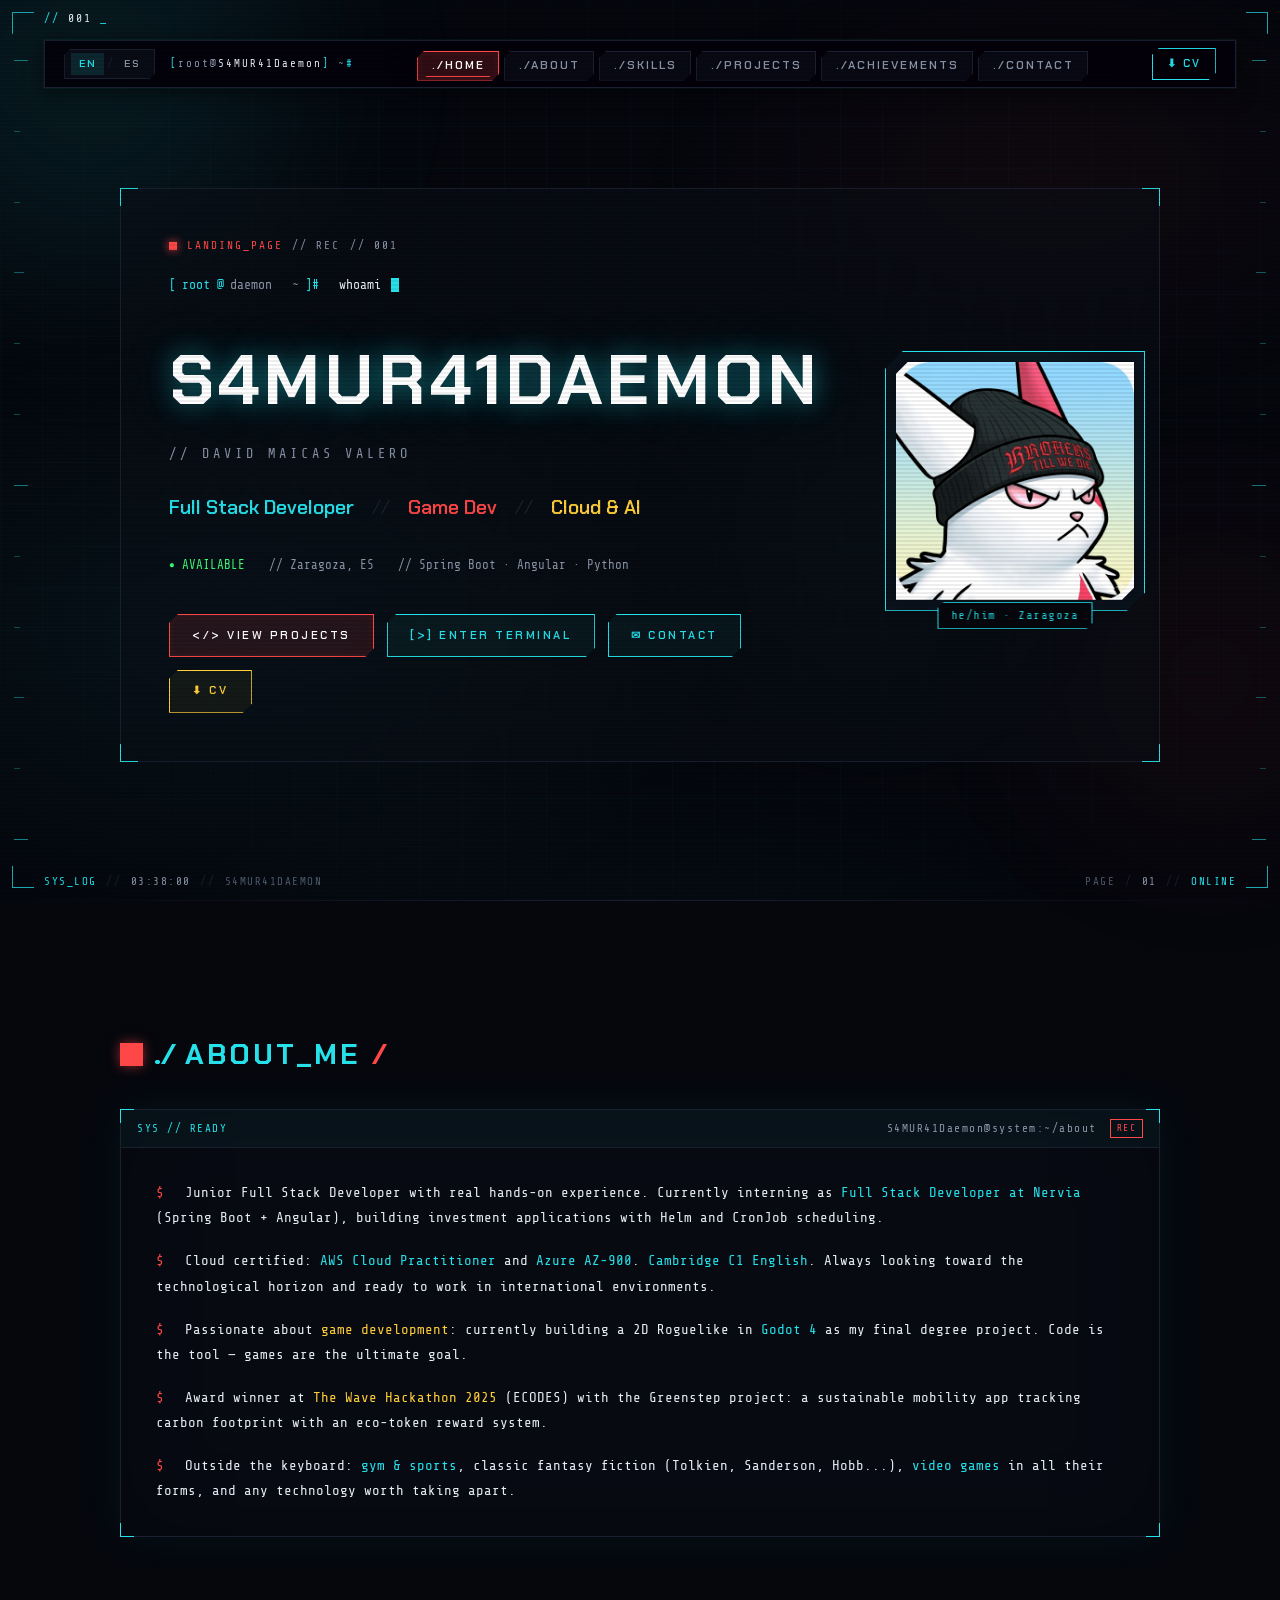
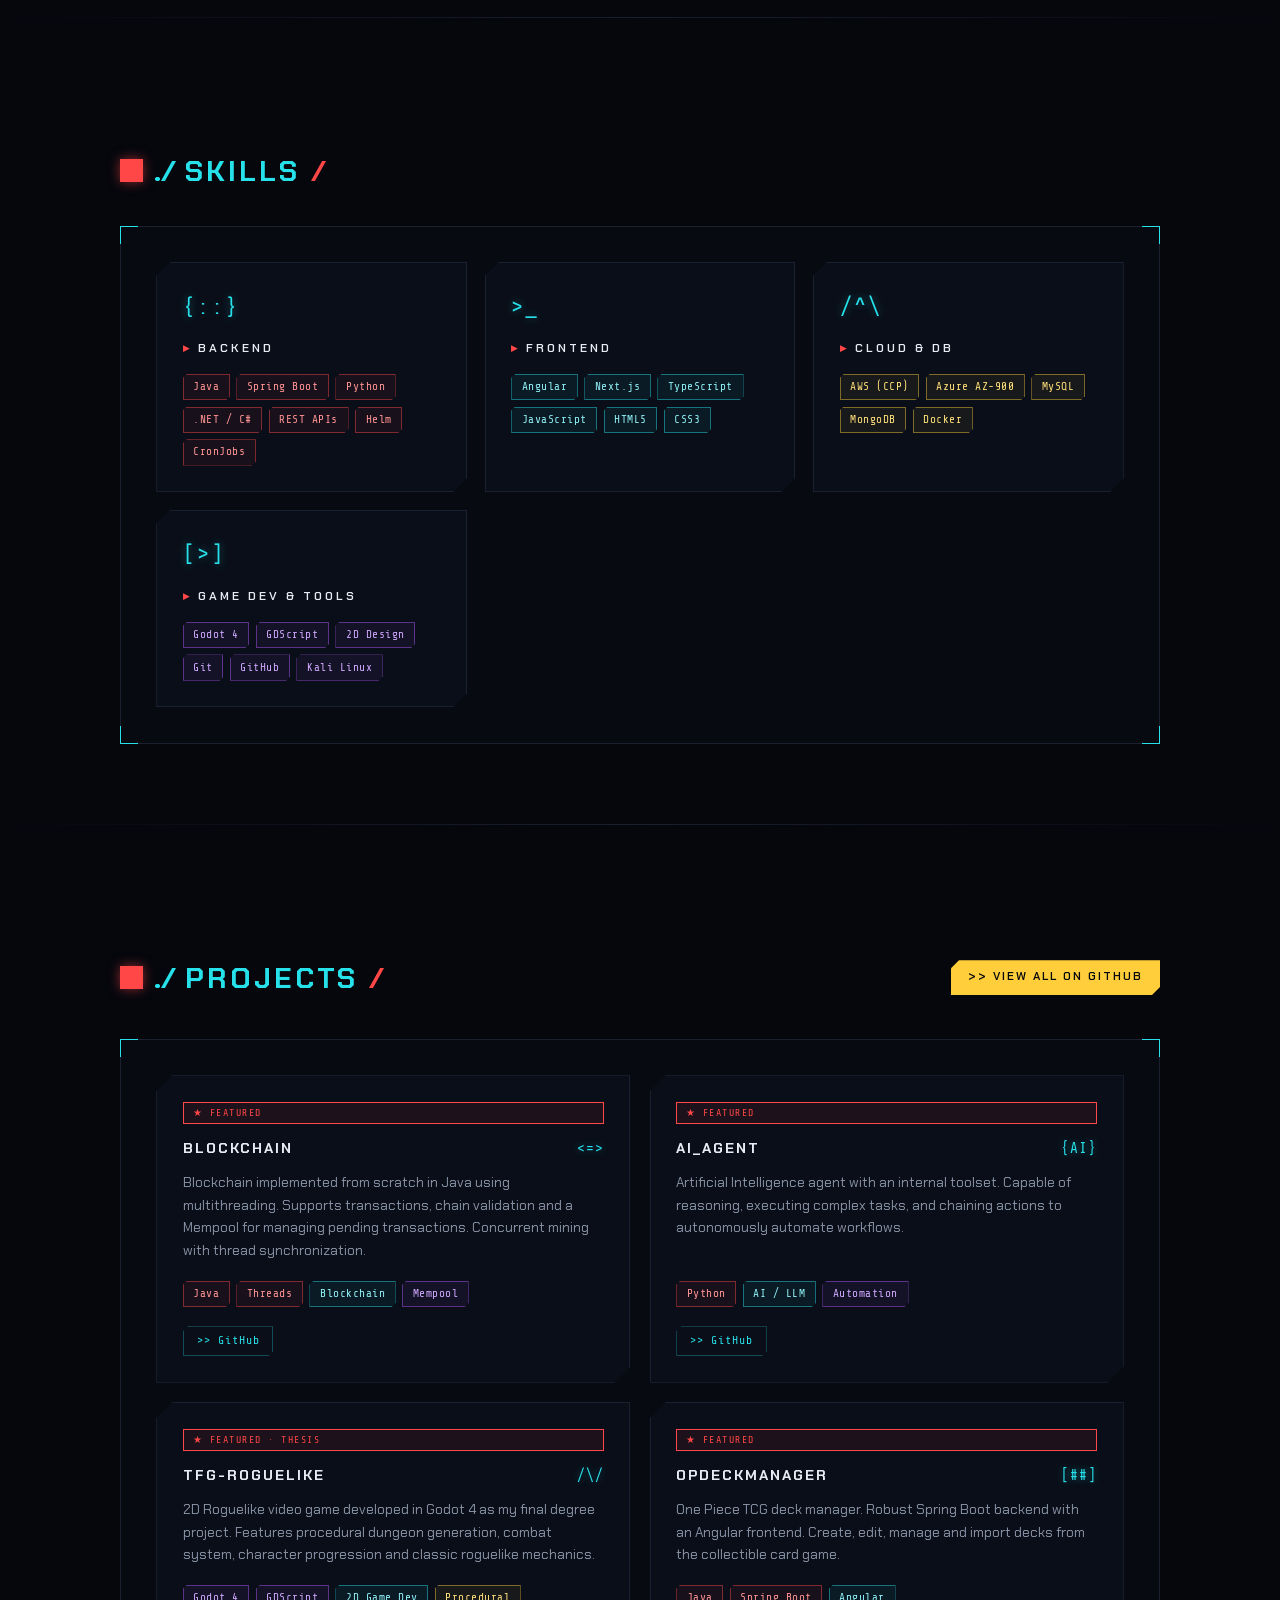
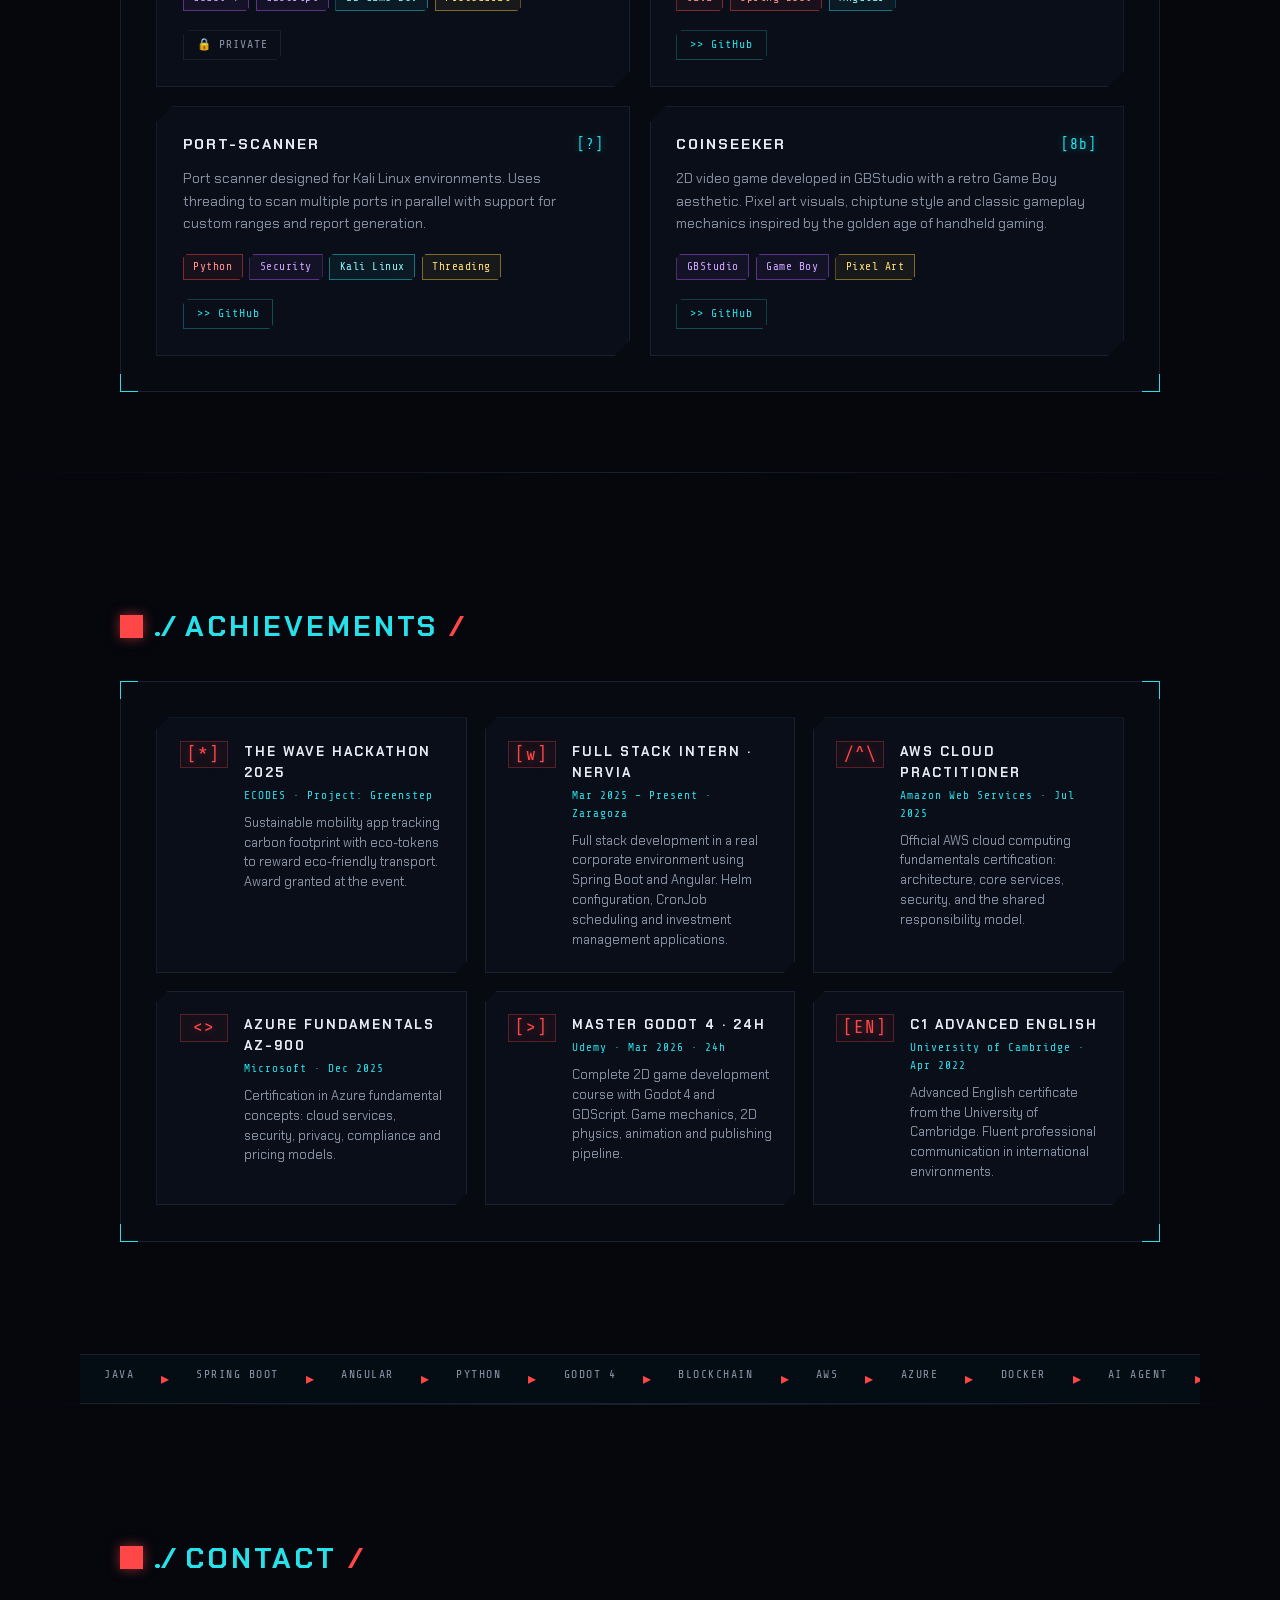
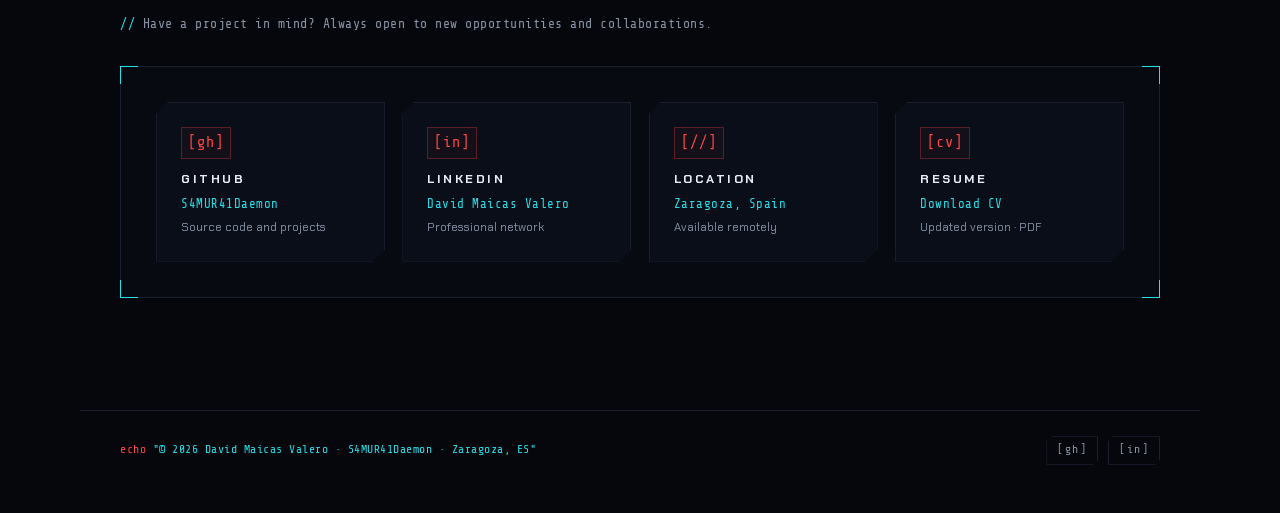
==== commit f7ec51c8: "big fix in he/him being cut" ====
--- a/index.html
+++ b/index.html
@@ -1,1848 +1,1855 @@
-<!DOCTYPE html>
-<html lang="en">
-<head>
-    <meta charset="UTF-8">
-    <meta name="viewport" content="width=device-width, initial-scale=1.0">
-    <title>S4MUR41DAEMON · Portfolio</title>
-    <link rel="icon" href="AssetsMios/MyIcon.png" type="image/png">
-    <link rel="preconnect" href="https://fonts.googleapis.com">
-    <link href="https://fonts.googleapis.com/css2?family=Chakra+Petch:wght@300;400;500;600;700&family=Share+Tech+Mono&display=swap" rel="stylesheet">
-    <style>
-        /* ═══════════════════════════════════════
-           VARIABLES
-        ═══════════════════════════════════════ */
-        :root {
-            --bg:           #05070d;
-            --bg2:          #080b13;
-            --bg-panel:     #0a0e17;
-            --bg-card:      #0d111c;
-            --bg-card-h:    #12172340;
-            --border:       #1a2030;
-            --border-glow:  #26e1ea;
-            --cyan:         #26e1ea;
-            --cyan-dim:     #0d9099;
-            --red:          #ff4747;
-            --red-dim:      #cc2d2d;
-            --amber:        #ffce3a;
-            --green:        #3cff7a;
-            --purple:       #b35cff;
-            --purple-dim:   #6d3299;
-            --pink:         #ff66a8;
-            --yellow:       #ffce3a;
-            --text:         #e6ecf4;
-            --text-muted:   #8a95a8;
-            --text-dim:     #4e5a6d;
-            --text-code:    #26e1ea;
-            --font-hd:      'Chakra Petch', sans-serif;
-            --font-mono:    'Share Tech Mono', monospace;
-            --font-ui:      'Chakra Petch', sans-serif;
-        }
-
-        /* ═══════════════════════════════════════
-           RESET
-        ═══════════════════════════════════════ */
-        *, *::before, *::after { box-sizing: border-box; margin: 0; padding: 0; }
-        html { scroll-behavior: smooth; font-size: 16px; }
-        body {
-            background: var(--bg);
-            color: var(--text);
-            font-family: var(--font-ui);
-            overflow-x: hidden;
-            line-height: 1.6;
-        }
-        a { color: inherit; text-decoration: none; }
-        ul { list-style: none; }
-
-        /* ═══════════════════════════════════════
-           SCROLLBAR
-        ═══════════════════════════════════════ */
-        ::-webkit-scrollbar { width: 5px; }
-        ::-webkit-scrollbar-track { background: var(--bg); }
-        ::-webkit-scrollbar-thumb { background: var(--cyan-dim); border-radius: 0; }
-        ::-webkit-scrollbar-thumb:hover { background: var(--cyan); }
-
-        /* ═══════════════════════════════════════
-           BACKGROUND LAYERS
-        ═══════════════════════════════════════ */
-        .bg-aura {
-            position: fixed; inset: 0; pointer-events: none; z-index: 0;
-            background:
-                radial-gradient(ellipse 60% 50% at 18% 70%, rgba(38,225,234,0.06) 0%, transparent 70%),
-                radial-gradient(ellipse 50% 40% at 82% 20%, rgba(255,71,71,0.045) 0%, transparent 65%),
-                radial-gradient(ellipse 70% 45% at 50% 110%, rgba(38,225,234,0.035) 0%, transparent 60%);
-        }
-        .bg-grid {
-            position: fixed; inset: 0; pointer-events: none; z-index: 0;
-            background-image:
-                linear-gradient(rgba(38,225,234,0.035) 1px, transparent 1px),
-                linear-gradient(90deg, rgba(38,225,234,0.035) 1px, transparent 1px);
-            background-size: 42px 42px;
-            mask-image: radial-gradient(ellipse 80% 70% at 50% 50%, #000 40%, transparent 100%);
-            -webkit-mask-image: radial-gradient(ellipse 80% 70% at 50% 50%, #000 40%, transparent 100%);
-        }
-        .scanlines {
-            position: fixed; inset: 0; pointer-events: none; z-index: 9999;
-            background: repeating-linear-gradient(
-                0deg,
-                transparent,
-                transparent 2px,
-                rgba(0,0,0,0.07) 2px,
-                rgba(0,0,0,0.07) 4px
-            );
-        }
-        .orb {
-            position: fixed; border-radius: 50%;
-            pointer-events: none; z-index: 0;
-            filter: blur(100px); opacity: 0.09;
-            animation: orb-float 14s ease-in-out infinite alternate;
-        }
-        .orb-1 { width:420px; height:420px; background:var(--cyan); top:-140px; left:-120px; animation-duration:16s; }
-        .orb-2 { width:300px; height:300px; background:var(--red); bottom:8%; right:-80px; animation-duration:12s; animation-delay:-5s; opacity:.06; }
-        .orb-3 { width:260px; height:260px; background:var(--cyan); top:45%; left:58%; animation-duration:20s; animation-delay:-8s; opacity:.05; }
-        @keyframes orb-float {
-            0%   { transform: translate(0, 0) scale(1); }
-            100% { transform: translate(30px, 40px) scale(1.1); }
-        }
-
-        /* ═══════════════════════════════════════
-           LANGUAGE TOGGLE
-        ═══════════════════════════════════════ */
-        .lang-toggle {
-            display: flex; align-items: center; gap: 2px;
-            background: rgba(10,14,23,0.9);
-            border: 1px solid var(--border);
-            border-radius: 0;
-            padding: 3px 6px;
-            cursor: pointer;
-            user-select: none;
-            transition: border-color 0.2s, box-shadow 0.2s;
-            flex-shrink: 0;
-            clip-path: polygon(6px 0, 100% 0, 100% calc(100% - 6px), calc(100% - 6px) 100%, 0 100%, 0 6px);
-        }
-        .lang-toggle:hover {
-            border-color: var(--cyan);
-            box-shadow: 0 0 10px rgba(38,225,234,0.25);
-        }
-        .lang-btn {
-            font-family: var(--font-hd);
-            font-size: 0.65rem;
-            font-weight: 600;
-            letter-spacing: 1.5px;
-            padding: 3px 8px;
-            border-radius: 0;
-            color: var(--text-muted);
-            transition: color 0.2s, background 0.2s;
-        }
-        .lang-btn.active {
-            color: var(--cyan);
-            background: rgba(38,225,234,0.12);
-        }
-        .lang-sep {
-            font-family: var(--font-mono);
-            font-size: 0.7rem;
-            color: var(--border);
-            padding: 0 1px;
-        }
-
-        /* ═══════════════════════════════════════
-           HUD CHROME (viewport overlays)
-        ═══════════════════════════════════════ */
-        /* 4 corner brackets at viewport edges */
-        .hud-corners { position: fixed; inset: 0; pointer-events: none; z-index: 900; }
-        .hud-corners .hc {
-            position: absolute;
-            width: 22px; height: 22px;
-            border: 1px solid var(--cyan);
-            opacity: .75;
-        }
-        .hud-corners .hc-tl { top: 12px;    left: 12px;    border-right: none; border-bottom: none; }
-        .hud-corners .hc-tr { top: 12px;    right: 12px;   border-left:  none; border-bottom: none; }
-        .hud-corners .hc-bl { bottom: 12px; left: 12px;    border-right: none; border-top:    none; }
-        .hud-corners .hc-br { bottom: 12px; right: 12px;   border-left:  none; border-top:    none; }
-
-        /* Top-left page index (// 001_) */
-        .hud-topbar {
-            position: fixed; top: 10px; left: 44px;
-            z-index: 901; pointer-events: none;
-            font-family: var(--font-mono);
-            font-size: 0.72rem; letter-spacing: 2px;
-            color: var(--text);
-            display: flex; align-items: center; gap: .5rem;
-        }
-        .hud-topbar .ht-slash { color: var(--cyan); }
-        .hud-topbar .ht-idx   { color: var(--text); font-weight: 500; }
-        .hud-topbar .ht-u     { color: var(--cyan); animation: blink 1.2s step-end infinite; }
-
-        /* Vertical tick-mark scales on viewport sides */
-        .hud-ticks {
-            position: fixed; top: 60px; bottom: 60px;
-            width: 14px; z-index: 900; pointer-events: none;
-            display: flex; flex-direction: column; justify-content: space-between;
-            opacity: .55;
-        }
-        .hud-ticks.hud-ticks-l { left: 14px; align-items: flex-start; }
-        .hud-ticks.hud-ticks-r { right: 14px; align-items: flex-end; }
-        .hud-ticks .ht-tick {
-            display: block; height: 1px; background: var(--cyan);
-        }
-        .hud-ticks .ht-tick.w-s { width: 6px;  opacity: .55; }
-        .hud-ticks .ht-tick.w-m { width: 10px; opacity: .75; }
-        .hud-ticks .ht-tick.w-l { width: 14px; opacity: 1;   }
-
-        /* Bottom footer-meta strip */
-        .hud-footer-meta {
-            position: fixed; bottom: 10px; left: 44px; right: 44px;
-            z-index: 901; pointer-events: none;
-            display: flex; justify-content: space-between; align-items: center;
-            font-family: var(--font-mono);
-            font-size: 0.68rem; letter-spacing: 1.5px;
-            color: var(--text-muted);
-        }
-        .hud-footer-meta .hfm-left,
-        .hud-footer-meta .hfm-right {
-            display: flex; align-items: center; gap: .6rem;
-        }
-        .hud-footer-meta .hfm-sep { color: var(--border); }
-        .hud-footer-meta .hfm-accent { color: var(--cyan); }
-        .hud-footer-meta .hfm-muted { color: var(--text-dim); }
-
-        /* Hide HUD chrome on narrow viewports (mobile) */
-        @media (max-width: 820px) {
-            .hud-corners,
-            .hud-ticks,
-            .hud-footer-meta,
-            .hud-topbar { display: none; }
-        }
-
-        /* ═══════════════════════════════════════
-           NAVBAR
-        ═══════════════════════════════════════ */
-        #navbar {
-            position: fixed; top: 40px; left: 44px; right: 44px; z-index: 1000;
-            height: 48px;
-            display: flex; align-items: center; justify-content: space-between;
-            padding: 0 1.2rem;
-            background: rgba(10,14,23,0.78);
-            backdrop-filter: blur(14px);
-            border: 1px solid var(--border);
-            box-shadow: 0 0 0 1px rgba(38,225,234,0.05), 0 4px 20px rgba(0,0,0,0.5);
-            gap: 1rem;
-        }
-        .nav-left {
-            display: flex; align-items: center; gap: 0.9rem;
-            flex-shrink: 0;
-        }
-        .nav-brand {
-            font-family: var(--font-mono);
-            font-size: 0.68rem;
-            letter-spacing: 2px;
-            color: var(--text-muted);
-            white-space: nowrap;
-        }
-        .nav-brand .nb-bracket { color: var(--cyan); }
-        .nav-brand .nb-host   { color: var(--text); }
-
-        .nav-links {
-            display: flex; gap: 0.3rem; align-items: center;
-        }
-        .nav-links a {
-            position: relative;
-            font-family: var(--font-hd);
-            font-weight: 600;
-            font-size: 0.72rem;
-            letter-spacing: 2px;
-            text-transform: uppercase;
-            color: var(--text-muted);
-            padding: 0.4rem 0.85rem;
-            border: 1px solid var(--border);
-            background: rgba(13,17,28,0.55);
-            clip-path: polygon(7px 0, 100% 0, 100% calc(100% - 7px), calc(100% - 7px) 100%, 0 100%, 0 7px);
-            transition: color 0.2s, border-color 0.2s, background 0.2s;
-        }
-        .nav-links a::before {
-            content: "";
-            position: absolute; left: 8px; right: 8px; bottom: 3px;
-            height: 1px; background: transparent;
-            transition: background 0.2s;
-        }
-        .nav-links a:hover {
-            color: var(--cyan);
-            border-color: rgba(38,225,234,0.5);
-            background: rgba(38,225,234,0.06);
-        }
-        .nav-links a:hover::before { background: var(--cyan); }
-        .nav-links a.active {
-            color: #fff;
-            border-color: var(--red);
-            background: rgba(255,71,71,0.18);
-            box-shadow: 0 0 14px rgba(255,71,71,0.35), inset 0 0 10px rgba(255,71,71,0.1);
-        }
-        .nav-links a.active::before { background: var(--red); }
-        .nav-cv {
-            font-family: var(--font-hd);
-            font-size: 0.68rem;
-            font-weight: 600;
-            letter-spacing: 1.8px;
-            padding: 0.4rem 0.9rem;
-            background: transparent;
-            border: 1px solid var(--cyan);
-            color: var(--cyan);
-            cursor: pointer;
-            transition: all 0.2s;
-            flex-shrink: 0;
-            clip-path: polygon(7px 0, 100% 0, 100% calc(100% - 7px), calc(100% - 7px) 100%, 0 100%, 0 7px);
-        }
-        .nav-cv:hover {
-            background: rgba(38,225,234,0.12);
-            box-shadow: 0 0 16px rgba(38,225,234,0.4);
-        }
-
-        .nav-toggle {
-            display: none;
-            flex-direction: column; gap: 5px; cursor: pointer;
-            padding: 4px; background: none; border: none;
-        }
-        .nav-toggle span {
-            display: block; width: 22px; height: 2px;
-            background: var(--cyan);
-            border-radius: 2px;
-            transition: all 0.3s;
-        }
-
-        /* ═══════════════════════════════════════
-           SECTIONS
-        ═══════════════════════════════════════ */
-        section {
-            position: relative; z-index: 1;
-            padding: 130px 2.5rem 80px;
-            max-width: 1120px;
-            margin: 0 auto;
-        }
-        section:first-of-type { padding-top: 160px; }
-
-        /* Reusable panel frame with corner brackets (cyberpunk UI box) */
-        .panel {
-            --corner: 18px;
-            --corner-b: 1px;
-            --corner-c: var(--cyan);
-            position: relative;
-            background: rgba(10,14,23,0.5);
-            border: 1px solid var(--border);
-            padding: 2.2rem 2.2rem;
-            backdrop-filter: blur(3px);
-        }
-        .panel::before,
-        .panel::after {
-            content: "";
-            position: absolute;
-            left: -1px; right: -1px;
-            height: var(--corner);
-            pointer-events: none;
-            background:
-                linear-gradient(var(--corner-c),var(--corner-c)) top left   / var(--corner) var(--corner-b) no-repeat,
-                linear-gradient(var(--corner-c),var(--corner-c)) top left   / var(--corner-b) var(--corner) no-repeat,
-                linear-gradient(var(--corner-c),var(--corner-c)) top right  / var(--corner) var(--corner-b) no-repeat,
-                linear-gradient(var(--corner-c),var(--corner-c)) top right  / var(--corner-b) var(--corner) no-repeat;
-        }
-        .panel::before { top: -1px; }
-        .panel::after  { bottom: -1px; transform: scaleY(-1); }
-
-        /* Section title: red square + cyan headline + underscore */
-        .section-title {
-            font-family: var(--font-hd);
-            font-weight: 700;
-            font-size: clamp(1.2rem, 2.8vw, 1.8rem);
-            letter-spacing: 3px;
-            text-transform: uppercase;
-            color: var(--cyan);
-            margin-bottom: 2rem;
-            display: flex; align-items: center; gap: .7rem;
-        }
-        .section-title::before {
-            content: "";
-            display: inline-block;
-            width: .8em; height: .8em;
-            background: var(--red);
-            box-shadow: 0 0 12px rgba(255,71,71,0.55);
-        }
-        .section-title .t-dot   { color: var(--cyan); letter-spacing: 0; margin-right: -.1em; }
-        .section-title .t-slash { color: var(--red); }
-
-        .divider {
-            border: none; height: 1px;
-            background: linear-gradient(90deg, transparent, var(--border), transparent);
-            position: relative; z-index: 1;
-        }
-
-        /* ═══════════════════════════════════════
-           TERMINAL WINDOW
-        ═══════════════════════════════════════ */
-        .term-win {
-            background: rgba(10,14,23,0.6);
-            border: 1px solid var(--border);
-            position: relative;
-            box-shadow: 0 0 40px rgba(38,225,234,0.06), inset 0 0 80px rgba(0,0,0,0.3);
-        }
-        .term-win::before,
-        .term-win::after {
-            content: "";
-            position: absolute;
-            left: -1px; right: -1px;
-            height: 14px;
-            pointer-events: none;
-            background:
-                linear-gradient(var(--cyan),var(--cyan)) top left  / 14px 1px no-repeat,
-                linear-gradient(var(--cyan),var(--cyan)) top left  / 1px 14px no-repeat,
-                linear-gradient(var(--cyan),var(--cyan)) top right / 14px 1px no-repeat,
-                linear-gradient(var(--cyan),var(--cyan)) top right / 1px 14px no-repeat;
-        }
-        .term-win::before { top: -1px; }
-        .term-win::after  { bottom: -1px; transform: scaleY(-1); }
-        .term-bar {
-            background: rgba(38,225,234,0.04);
-            padding: 0.55rem 1rem;
-            display: flex; align-items: center; gap: 0.8rem;
-            border-bottom: 1px solid var(--border);
-            font-family: var(--font-mono);
-            font-size: 0.68rem;
-            letter-spacing: 1.5px;
-        }
-        .term-bar .dot { display: none; }
-        .term-bar::before {
-            content: "SYS // READY";
-            color: var(--cyan);
-        }
-        .term-bar::after {
-            content: "REC";
-            color: var(--red);
-            padding: 1px 6px;
-            border: 1px solid var(--red);
-            font-size: 0.6rem;
-        }
-        .term-bar .term-path {
-            font-family: var(--font-mono); font-size: 0.7rem;
-            color: var(--text-muted); margin-left: auto;
-        }
-        .term-body {
-            padding: 2rem 2.2rem;
-            font-family: var(--font-mono);
-            font-size: 0.88rem;
-        }
-
-        /* ═══════════════════════════════════════
-           HERO
-        ═══════════════════════════════════════ */
-        #home {
-            min-height: 100vh;
-            display: flex; align-items: center;
-            padding-top: 130px;
-        }
-        #home .panel { width: 100%; padding: 3rem 3rem; }
-        .hero-tag {
-            font-family: var(--font-mono);
-            font-size: 0.7rem;
-            letter-spacing: 2px;
-            color: var(--red);
-            margin-bottom: 1.2rem;
-            display: flex; align-items: center; gap: .6rem;
-        }
-        .hero-tag::before {
-            content: ""; width: 8px; height: 8px;
-            background: var(--red);
-            box-shadow: 0 0 10px var(--red);
-            animation: pulse-dot 2s ease-in-out infinite;
-        }
-        .hero-tag .ht-muted { color: var(--text-muted); }
-
-        .hero-inner {
-            display: flex; align-items: center;
-            justify-content: space-between;
-            gap: 4rem; width: 100%;
-        }
-        .hero-left  { flex: 1; }
-        .hero-right { flex-shrink: 0; }
-
-        .hero-prompt {
-            font-family: var(--font-mono);
-            font-size: 0.82rem;
-            color: var(--text-muted);
-            margin-bottom: 1.8rem;
-            display: flex; align-items: center; gap: 0.4rem;
-        }
-        .hp-bracket { color: var(--cyan); }
-        .hp-host    { color: var(--cyan); }
-        .hp-path    { color: var(--text-muted); }
-        .hp-cmd     { color: var(--text); }
-        .cursor-blink {
-            display: inline-block;
-            width: 8px; height: 1.1em;
-            background: var(--cyan);
-            vertical-align: text-bottom;
-            margin-left: 3px;
-            animation: blink 1s step-end infinite;
-        }
-        @keyframes blink { 0%,100%{opacity:1;} 50%{opacity:0;} }
-
-        .hero-name {
-            font-family: var(--font-hd);
-            font-size: clamp(2.2rem, 5.5vw, 4.6rem);
-            font-weight: 700;
-            letter-spacing: 4px;
-            text-transform: uppercase;
-            color: #fff;
-            position: relative;
-            display: inline-block;
-            margin-bottom: 0.4rem;
-            text-shadow: 0 0 24px rgba(38,225,234,0.45), 0 0 60px rgba(38,225,234,0.18);
-        }
-        .hero-name::before,
-        .hero-name::after {
-            content: attr(data-text);
-            position: absolute; top:0; left:0;
-            width:100%; height:100%;
-            opacity: 0;
-        }
-        .hero-name::before { color:var(--cyan); animation:glitch-a 5s infinite; }
-        .hero-name::after  { color:var(--red);  animation:glitch-b 5s infinite; }
-
-        @keyframes glitch-a {
-            0%,88%,100% { opacity:0; transform:translate(0); clip-path:none; }
-            89%  { opacity:.85; transform:translate(-4px, 2px); clip-path:polygon(0 18%,100% 18%,100% 33%,0 33%); }
-            91%  { opacity:.85; transform:translate(4px,-2px);  clip-path:polygon(0 65%,100% 65%,100% 80%,0 80%); }
-            93%  { opacity:0; }
-        }
-        @keyframes glitch-b {
-            0%,90%,100% { opacity:0; transform:translate(0); clip-path:none; }
-            91%  { opacity:.7; transform:translate(4px,-1px); clip-path:polygon(0 44%,100% 44%,100% 58%,0 58%); }
-            94%  { opacity:.7; transform:translate(-4px,1px); clip-path:polygon(0 4%,100% 4%,100% 18%,0 18%); }
-            96%  { opacity:0; }
-        }
-
-        .hero-realname {
-            font-family: var(--font-mono);
-            font-size: 0.85rem;
-            color: var(--text-muted);
-            letter-spacing: 4px;
-            text-transform: uppercase;
-            margin-bottom: 1.6rem;
-        }
-        .hero-subtitle {
-            font-size: clamp(0.95rem, 2.2vw, 1.2rem);
-            font-weight: 400;
-            color: var(--text);
-            margin-bottom: 1.8rem;
-            line-height: 1.9;
-        }
-        .hl-cyan   { color: var(--cyan); font-weight: 600; }
-        .hl-purple { color: var(--red);  font-weight: 600; }
-        .hl-pink   { color: var(--amber);font-weight: 600; }
-        .sep-bar   { color: var(--border); margin: 0 0.5rem; }
-
-        .hero-status {
-            display: flex; align-items: center;
-            gap: 1.5rem; flex-wrap: wrap;
-            margin-bottom: 2.4rem;
-            font-family: var(--font-mono);
-            font-size: 0.78rem;
-            color: var(--text-muted);
-        }
-        .status-avail {
-            display: flex; align-items: center; gap: 0.45rem;
-            color: var(--green);
-        }
-        .status-avail::before {
-            content:'●'; font-size: 0.6rem;
-            animation: pulse-dot 2s ease-in-out infinite;
-        }
-        @keyframes pulse-dot {
-            0%,100% { text-shadow:0 0 4px var(--green); }
-            50%     { text-shadow:0 0 14px var(--green), 0 0 28px var(--green); }
-        }
-
-        .hero-btns { display: flex; gap: 0.8rem; flex-wrap: wrap; }
-        .btn {
-            font-family: var(--font-hd);
-            font-size: 0.7rem; font-weight: 600;
-            letter-spacing: 2.5px; text-transform: uppercase;
-            padding: 0.72rem 1.4rem;
-            cursor: pointer; border: 1px solid;
-            transition: all 0.2s ease;
-            display: inline-flex; align-items: center; gap: 0.45rem;
-            clip-path: polygon(9px 0, 100% 0, 100% calc(100% - 9px), calc(100% - 9px) 100%, 0 100%, 0 9px);
-            position: relative;
-        }
-        .btn-primary {
-            background: rgba(255,71,71,0.12);
-            border-color: var(--red);
-            color: #fff;
-            box-shadow: 0 0 18px rgba(255,71,71,0.35), inset 0 0 8px rgba(255,71,71,0.1);
-        }
-        .btn-primary:hover {
-            background: rgba(255,71,71,0.22);
-            box-shadow: 0 0 30px rgba(255,71,71,0.55), inset 0 0 14px rgba(255,71,71,0.2);
-        }
-        .btn-ghost {
-            background: rgba(38,225,234,0.05);
-            border-color: var(--cyan); color: var(--cyan);
-            box-shadow: 0 0 12px rgba(38,225,234,0.15);
-        }
-        .btn-ghost:hover {
-            background: rgba(38,225,234,0.12);
-            box-shadow: 0 0 22px rgba(38,225,234,0.4);
-        }
-        .btn-ghost-pink {
-            background: rgba(255,206,58,0.05);
-            border-color: var(--amber); color: var(--amber);
-            box-shadow: 0 0 12px rgba(255,206,58,0.15);
-        }
-        .btn-ghost-pink:hover {
-            background: rgba(255,206,58,0.15);
-            box-shadow: 0 0 22px rgba(255,206,58,0.45);
-        }
-
-        .icon-wrap {
-            width: 260px; height: 260px;
-            position: relative;
-            padding: 10px;
-            clip-path: polygon(18px 0, 100% 0, 100% calc(100% - 18px), calc(100% - 18px) 100%, 0 100%, 0 18px);
-            background: var(--bg-panel);
-            border: 1px solid var(--cyan);
-            box-shadow: 0 0 22px rgba(38,225,234,0.25), inset 0 0 30px rgba(38,225,234,0.05);
-        }
-        .icon-wrap img {
-            width:100%; height:100%;
-            object-fit: cover;
-            display: block; position: relative; z-index: 1;
-            clip-path: polygon(12px 0, 100% 0, 100% calc(100% - 12px), calc(100% - 12px) 100%, 0 100%, 0 12px);
-            filter: saturate(1.05) contrast(1.02);
-        }
-        .icon-glow {
-            position: absolute; inset: -30px;
-            background: radial-gradient(circle, rgba(38,225,234,0.18) 0%, transparent 65%);
-            z-index: -2;
-            animation: icon-pulse 3.5s ease-in-out infinite;
-            pointer-events: none;
-        }
-        @keyframes icon-pulse {
-            0%,100% { opacity:.4; transform:scale(1); }
-            50%     { opacity:.8; transform:scale(1.08); }
-        }
-        .icon-tag {
-            position: absolute; bottom: -12px; left: 50%;
-            transform: translateX(-50%);
-            font-family: var(--font-mono); font-size: 0.68rem;
-            letter-spacing: 1.5px;
-            color: var(--cyan);
-            background: var(--bg);
-            border: 1px solid var(--cyan);
-            padding: 0.22rem 0.8rem;
-            white-space: nowrap; z-index: 2;
-            clip-path: polygon(6px 0, 100% 0, 100% calc(100% - 6px), calc(100% - 6px) 100%, 0 100%, 0 6px);
-        }
-
-        /* ═══════════════════════════════════════
-           ABOUT
-        ═══════════════════════════════════════ */
-        .about-line {
-            margin-bottom: 1.1rem; color: var(--text);
-            font-size: 0.88rem; line-height: 1.8;
-        }
-        .about-line:last-child { margin-bottom: 0; }
-        .al-prompt { color: var(--red); margin-right: 0.8rem; user-select: none; }
-        .al-hl  { color: var(--cyan); }
-        .al-hl2 { color: var(--amber); }
-
-        /* ═══════════════════════════════════════
-           SKILLS
-        ═══════════════════════════════════════ */
-        .skills-grid {
-            display: grid;
-            grid-template-columns: repeat(auto-fit, minmax(235px, 1fr));
-            gap: 1.1rem;
-        }
-        .skill-card {
-            background: rgba(13,17,28,0.65);
-            border: 1px solid var(--border);
-            padding: 1.6rem;
-            transition: transform 0.25s, border-color 0.25s, box-shadow 0.25s, background 0.25s;
-            position: relative;
-            clip-path: polygon(14px 0, 100% 0, 100% calc(100% - 14px), calc(100% - 14px) 100%, 0 100%, 0 14px);
-        }
-        .skill-card::after {
-            content: '';
-            position: absolute; bottom:0; left:14px; right:14px; height:1px;
-            background: var(--cyan);
-            transform: scaleX(0); transition: transform 0.35s; transform-origin: left;
-        }
-        .skill-card:hover {
-            border-color: var(--cyan);
-            background: rgba(38,225,234,0.04);
-            box-shadow: 0 0 22px rgba(38,225,234,0.15), 0 6px 20px rgba(0,0,0,0.3);
-            transform: translateY(-3px);
-        }
-        .skill-card:hover::after { transform: scaleX(1); }
-        .skill-icon {
-            font-family: var(--font-mono);
-            font-size: 1.4rem;
-            color: var(--cyan);
-            margin-bottom: 0.9rem;
-            letter-spacing: 2px;
-            text-shadow: 0 0 10px rgba(38,225,234,0.45);
-        }
-        .skill-label {
-            font-family: var(--font-hd); font-size: 0.75rem; font-weight: 600;
-            letter-spacing: 3px; text-transform: uppercase;
-            color: var(--text); margin-bottom: 1rem;
-        }
-        .skill-label::before {
-            content: "▸ ";
-            color: var(--red);
-        }
-        .tags { display: flex; flex-wrap: wrap; gap: 0.4rem; }
-        .tag {
-            font-family: var(--font-mono); font-size: 0.7rem;
-            letter-spacing: 0.5px;
-            padding: 0.2rem 0.6rem; border: 1px solid;
-            transition: box-shadow 0.2s, background 0.2s;
-            clip-path: polygon(4px 0, 100% 0, 100% calc(100% - 4px), calc(100% - 4px) 100%, 0 100%, 0 4px);
-        }
-        .tag:hover { box-shadow: 0 0 8px currentColor; }
-        .t-p { border-color: rgba(255,71,71,.45);  color:#ff9393; background:rgba(255,71,71,.06); }
-        .t-c { border-color: rgba(38,225,234,.45); color:#8ef1f6; background:rgba(38,225,234,.06); }
-        .t-k { border-color: rgba(179,92,255,.45); color:#cfa8ff; background:rgba(179,92,255,.06); }
-        .t-y { border-color: rgba(255,206,58,.45); color:#ffe07a; background:rgba(255,206,58,.06); }
-
-        /* ═══════════════════════════════════════
-           PROJECTS
-        ═══════════════════════════════════════ */
-        .projects-header {
-            display: flex; align-items: center;
-            justify-content: space-between;
-            margin-bottom: 2.4rem; flex-wrap: wrap; gap: 1rem;
-        }
-        .projects-header .section-title { margin-bottom: 0; }
-        .gh-link {
-            font-family: var(--font-hd); font-size: 0.72rem;
-            font-weight: 600; letter-spacing: 2px; text-transform: uppercase;
-            color: var(--bg); background: var(--amber);
-            border: 1px solid var(--amber);
-            padding: 0.45rem 1rem; transition: all 0.2s;
-            clip-path: polygon(8px 0, 100% 0, 100% calc(100% - 8px), calc(100% - 8px) 100%, 0 100%, 0 8px);
-        }
-        .gh-link:hover {
-            background: transparent; color: var(--amber);
-            box-shadow: 0 0 18px rgba(255,206,58,.45);
-        }
-        .projects-grid {
-            display: grid;
-            grid-template-columns: repeat(auto-fit, minmax(320px, 1fr));
-            gap: 1.2rem;
-        }
-        .proj-card {
-            background: rgba(13,17,28,0.65); border: 1px solid var(--border);
-            padding: 1.6rem;
-            display: flex; flex-direction: column;
-            transition: transform 0.25s, border-color 0.25s, box-shadow 0.25s, background 0.25s;
-            position: relative;
-            clip-path: polygon(16px 0, 100% 0, 100% calc(100% - 16px), calc(100% - 16px) 100%, 0 100%, 0 16px);
-        }
-        .proj-card:hover {
-            border-color: var(--cyan);
-            background: rgba(38,225,234,0.04);
-            box-shadow: 0 0 28px rgba(38,225,234,.18), 0 8px 24px rgba(0,0,0,.3);
-            transform: translateY(-4px);
-        }
-        .proj-feat {
-            font-family: var(--font-mono); font-size: 0.62rem;
-            color: var(--red); border: 1px solid var(--red);
-            background: rgba(255,71,71,0.08);
-            padding: 0.14rem 0.55rem;
-            display: inline-block; margin-bottom: 0.8rem; letter-spacing: 1.5px;
-            text-transform: uppercase;
-        }
-        .proj-header {
-            display: flex; justify-content: space-between;
-            align-items: flex-start; margin-bottom: 0.7rem; gap: .6rem;
-        }
-        .proj-name {
-            font-family: var(--font-hd); font-size: 0.9rem; font-weight: 700;
-            letter-spacing: 2px; color: var(--text);
-            text-transform: uppercase;
-        }
-        .proj-ico {
-            font-family: var(--font-mono);
-            font-size: 0.9rem;
-            color: var(--cyan);
-            letter-spacing: 1px;
-            text-shadow: 0 0 8px rgba(38,225,234,0.45);
-            flex-shrink: 0;
-        }
-        .proj-desc {
-            font-size: 0.855rem; color: var(--text-muted);
-            line-height: 1.65; margin-bottom: 1.2rem; flex: 1;
-        }
-        .proj-tags { display: flex; flex-wrap: wrap; gap:.4rem; margin-bottom:1.2rem; }
-        .proj-links { display: flex; gap:.7rem; }
-        .proj-btn {
-            font-family: var(--font-mono); font-size: 0.72rem;
-            letter-spacing: 1px;
-            color: var(--cyan); border: 1px solid rgba(38,225,234,.3);
-            padding: 0.3rem 0.8rem; transition: all 0.2s;
-            display: inline-flex; align-items: center; gap: 0.3rem;
-            clip-path: polygon(5px 0, 100% 0, 100% calc(100% - 5px), calc(100% - 5px) 100%, 0 100%, 0 5px);
-        }
-        .proj-btn:hover {
-            background: rgba(38,225,234,.08); border-color: var(--cyan);
-            box-shadow: 0 0 10px rgba(38,225,234,.3);
-        }
-        .proj-btn.private-btn {
-            color: var(--text-muted); border-color: var(--border); cursor: default;
-        }
-        .proj-btn.private-btn:hover {
-            background: transparent; border-color: var(--border); box-shadow: none;
-        }
-
-        /* ═══════════════════════════════════════
-           ACHIEVEMENTS
-        ═══════════════════════════════════════ */
-        .ach-grid {
-            display: grid;
-            grid-template-columns: repeat(auto-fit, minmax(290px, 1fr));
-            gap: 1.1rem;
-        }
-        .ach-card {
-            background: rgba(13,17,28,0.65); border: 1px solid var(--border);
-            padding: 1.4rem;
-            display: flex; gap: 1rem; align-items: flex-start;
-            transition: border-color 0.25s, box-shadow 0.25s, transform 0.25s, background 0.25s;
-            clip-path: polygon(12px 0, 100% 0, 100% calc(100% - 12px), calc(100% - 12px) 100%, 0 100%, 0 12px);
-        }
-        .ach-card:hover {
-            border-color: var(--cyan);
-            background: rgba(38,225,234,0.04);
-            box-shadow: 0 0 22px rgba(38,225,234,.14);
-            transform: translateY(-3px);
-        }
-        .ach-ico {
-            font-family: var(--font-mono);
-            font-size: 1.1rem;
-            color: var(--red);
-            flex-shrink: 0;
-            line-height: 1;
-            min-width: 3rem;
-            text-align: center;
-            letter-spacing: 1px;
-            text-shadow: 0 0 8px rgba(255,71,71,0.35);
-            padding: 4px 6px;
-            border: 1px solid rgba(255,71,71,0.3);
-            background: rgba(255,71,71,0.04);
-        }
-        .ach-name {
-            font-family: var(--font-hd); font-size: 0.82rem; font-weight: 700;
-            letter-spacing: 2px; color: var(--text); margin-bottom: 0.25rem;
-            text-transform: uppercase;
-        }
-        .ach-sub  { font-family: var(--font-mono); font-size: 0.7rem; color: var(--cyan); margin-bottom: 0.5rem; letter-spacing: 1px; }
-        .ach-desc { font-size: 0.8rem; color: var(--text-muted); line-height: 1.55; }
-
-        /* ═══════════════════════════════════════
-           TICKER
-        ═══════════════════════════════════════ */
-        .ticker-wrap {
-            position: relative; z-index: 1; overflow: hidden;
-            border-top: 1px solid var(--border); border-bottom: 1px solid var(--border);
-            padding: 0.7rem 0; background: rgba(38,225,234,.03);
-            max-width: 1120px; margin: 2rem auto 0;
-        }
-        .ticker { display: flex; white-space: nowrap; animation: ticker-move 40s linear infinite; }
-        .ticker-item { font-family: var(--font-mono); font-size: 0.72rem; letter-spacing: 1.5px; color: var(--text-muted); padding: 0 1.5rem; }
-        .ticker-sep { color: var(--red); padding: 0 0.2rem; }
-        @keyframes ticker-move { 0%{transform:translateX(0);} 100%{transform:translateX(-50%);} }
-
-        /* ═══════════════════════════════════════
-           CONTACT
-        ═══════════════════════════════════════ */
-        .contact-sub {
-            font-family: var(--font-mono); font-size: 0.82rem;
-            color: var(--text-muted); margin-bottom: 2rem; letter-spacing: 0.5px;
-        }
-        .contact-sub span { color: var(--cyan); }
-        .contact-grid {
-            display: grid;
-            grid-template-columns: repeat(auto-fit, minmax(220px, 1fr));
-            gap: 1.1rem;
-        }
-        .contact-card {
-            background: rgba(13,17,28,0.65); border: 1px solid var(--border);
-            padding: 1.5rem; cursor: pointer;
-            transition: border-color 0.25s, box-shadow 0.25s, transform 0.25s, background 0.25s;
-            display: block;
-            clip-path: polygon(12px 0, 100% 0, 100% calc(100% - 12px), calc(100% - 12px) 100%, 0 100%, 0 12px);
-        }
-        .contact-card:hover {
-            border-color: var(--cyan);
-            background: rgba(38,225,234,0.04);
-            box-shadow: 0 0 24px rgba(38,225,234,.16);
-            transform: translateY(-3px);
-        }
-        .cc-ico {
-            font-family: var(--font-mono);
-            font-size: 0.95rem;
-            color: var(--red);
-            margin-bottom: .7rem;
-            letter-spacing: 1px;
-            padding: 3px 6px;
-            display: inline-block;
-            border: 1px solid rgba(255,71,71,.3);
-            background: rgba(255,71,71,0.04);
-        }
-        .cc-title { font-family: var(--font-hd); font-size: 0.78rem; font-weight:700; letter-spacing: 2.5px; color: var(--text); margin-bottom: 0.28rem; text-transform: uppercase; }
-        .cc-val   { font-family: var(--font-mono); font-size: 0.78rem; color: var(--cyan); letter-spacing: 0.5px; }
-        .cc-sub   { font-size:0.73rem; color:var(--text-muted); margin-top:.2rem; }
-
-        /* ═══════════════════════════════════════
-           FOOTER
-        ═══════════════════════════════════════ */
-        footer {
-            position: relative; z-index: 1;
-            border-top: 1px solid var(--border);
-            padding: 1.6rem 2.5rem 3rem;
-            display: flex; align-items: center;
-            justify-content: space-between;
-            flex-wrap: wrap; gap: 1rem;
-            max-width: 1120px; margin: 2rem auto 0;
-        }
-        .foot-left { font-family: var(--font-mono); font-size: 0.72rem; color: var(--text-muted); letter-spacing: 0.5px; }
-        .foot-left .fl-cmd { color: var(--red); }
-        .foot-left .fl-str { color: var(--cyan); }
-        .foot-icons { display: flex; gap: 0.6rem; }
-        .foot-icon {
-            font-family: var(--font-mono);
-            font-size: 0.72rem;
-            letter-spacing: 1.5px;
-            color: var(--text-muted);
-            padding: 4px 10px;
-            border: 1px solid var(--border);
-            clip-path: polygon(5px 0, 100% 0, 100% calc(100% - 5px), calc(100% - 5px) 100%, 0 100%, 0 5px);
-            transition: all .2s;
-        }
-        .foot-icon:hover {
-            color: var(--cyan);
-            border-color: var(--cyan);
-            background: rgba(38,225,234,0.06);
-            box-shadow: 0 0 10px rgba(38,225,234,0.3);
-        }
-
-        /* ═══════════════════════════════════════
-           PREVIEW PANEL (right-side hologram)
-        ═══════════════════════════════════════ */
-        .preview-panel {
-            position: fixed;
-            top: 150px; right: 40px;
-            width: 260px; z-index: 950;
-            pointer-events: none;
-            display: none;
-            font-family: var(--font-mono);
-            color: var(--text-muted);
-        }
-        @media (min-width: 1440px) {
-            .preview-panel { display: block; }
-            body { padding-right: 300px; }
-            #navbar { right: 344px; }
-            .hud-footer-meta { right: 344px; }
-            .hud-ticks-r    { right: 314px; }
-            .hud-corners .hc-tr { right: 312px; }
-            .hud-corners .hc-br { right: 312px; }
-        }
-        .pp-header {
-            display: flex; align-items: center; gap: .4rem;
-            font-size: 0.62rem; letter-spacing: 1.5px;
-            color: var(--text-muted);
-            margin-bottom: .7rem;
-        }
-        .pp-eye { color: var(--red); animation: pulse-dot 2s ease-in-out infinite; }
-        .pp-idx { color: var(--cyan); margin-left: auto; }
-
-        .pp-window {
-            position: relative;
-            border: 1px solid var(--border);
-            background: rgba(10,14,23,0.6);
-            padding: 1.2rem;
-            aspect-ratio: 16 / 10;
-            overflow: hidden;
-            clip-path: polygon(14px 0, 100% 0, 100% calc(100% - 14px), calc(100% - 14px) 100%, 0 100%, 0 14px);
-        }
-        .pp-window::before {
-            content: "";
-            position: absolute; inset: 0;
-            background:
-                linear-gradient(rgba(38,225,234,0.05) 1px, transparent 1px),
-                linear-gradient(90deg, rgba(38,225,234,0.05) 1px, transparent 1px);
-            background-size: 14px 14px;
-            pointer-events: none;
-        }
-
-        .pp-iso {
-            position: relative;
-            width: 100%; height: 100%;
-            transform: perspective(700px) rotateY(-20deg) rotateX(10deg) translateZ(-10px);
-            transform-origin: 70% 50%;
-            display: flex; flex-direction: column; gap: 6px;
-            transition: transform .6s ease;
-        }
-        .pp-iso-top {
-            height: 12px; border: 1px solid var(--cyan);
-            background: rgba(38,225,234,0.08);
-            display: flex; align-items: center; gap: 3px;
-            padding: 0 4px;
-        }
-        .pp-iso-top::before,
-        .pp-iso-top::after,
-        .pp-iso-top > span {
-            content: ""; width: 4px; height: 4px;
-            background: var(--cyan);
-            display: inline-block; flex-shrink: 0;
-        }
-        .pp-iso-body {
-            flex: 1; border: 1px solid var(--cyan);
-            background:
-                linear-gradient(135deg, rgba(38,225,234,0.08) 0%, rgba(255,71,71,0.06) 50%, rgba(38,225,234,0.08) 100%);
-            position: relative; overflow: hidden;
-        }
-        .pp-iso-body::before {
-            content: ""; position: absolute;
-            top: 20%; left: 15%; right: 15%; height: 1px;
-            background: var(--cyan); opacity: .5;
-            box-shadow:
-                0 10px 0 rgba(38,225,234,0.4),
-                0 20px 0 rgba(38,225,234,0.3),
-                0 30px 0 rgba(38,225,234,0.2);
-        }
-        .pp-iso-body::after {
-            content: ""; position: absolute;
-            top: 0; left: -100%; width: 50%; height: 100%;
-            background: linear-gradient(90deg, transparent, rgba(38,225,234,0.25), transparent);
-            animation: pp-sweep 4s linear infinite;
-        }
-        @keyframes pp-sweep {
-            0%   { left: -60%; }
-            100% { left: 110%; }
-        }
-
-        /* Section-driven accent color */
-        .preview-panel[data-sec="home"]         .pp-iso-body { border-color: var(--cyan); }
-        .preview-panel[data-sec="about"]        .pp-iso-body { border-color: var(--amber); }
-        .preview-panel[data-sec="skills"]       .pp-iso-body { border-color: var(--purple); }
-        .preview-panel[data-sec="projects"]     .pp-iso-body { border-color: var(--red); }
-        .preview-panel[data-sec="achievements"] .pp-iso-body { border-color: var(--green); }
-        .preview-panel[data-sec="contact"]      .pp-iso-body { border-color: var(--cyan); }
-
-        .pp-label {
-            font-family: var(--font-hd);
-            font-size: 0.9rem; font-weight: 700;
-            letter-spacing: 3px;
-            color: var(--text);
-            margin-top: 1rem;
-            text-transform: uppercase;
-        }
-        .pp-label::after { content: "_"; color: var(--cyan); }
-
-        .pp-meta {
-            display: flex; gap: .5rem;
-            font-size: 0.6rem; letter-spacing: 1.5px;
-            color: var(--text-dim);
-            margin-top: .4rem;
-        }
-        .pp-meta .pp-sep { color: var(--border); }
-
-        /* ═══════════════════════════════════════
-           FADE-IN
-        ═══════════════════════════════════════ */
-        .fade-up {
-            opacity: 0; transform: translateY(28px);
-            transition: opacity .65s ease, transform .65s ease;
-        }
-        .fade-up.visible { opacity:1; transform:translateY(0); }
-
-        /* ═══════════════════════════════════════
-           RESPONSIVE
-        ═══════════════════════════════════════ */
-        @media (max-width: 820px) {
-            section { padding: 90px 1.2rem 60px; }
-            section:first-of-type { padding-top: 110px; }
-            .panel { padding: 1.4rem 1.2rem; }
-            #home .panel { padding: 1.8rem 1.4rem; }
-            .term-body { padding: 1.4rem 1.2rem; font-size: 0.8rem; }
-            .hero-name { letter-spacing: 2px; }
-            .nav-links a { clip-path: none; }
-            #navbar {
-                top: 0; left: 0; right: 0;
-                padding: 0 1rem;
-                border-left: none; border-right: none;
-                border-top: none;
-                clip-path: none;
-            }
-            .nav-brand { display: none; }
-            .nav-links {
-                display: none; flex-direction: column; position: absolute;
-                top: 48px; left: 0; right: 0;
-                background: rgba(5,7,13,.97); padding: 1rem 1.5rem;
-                border-bottom: 1px solid var(--cyan); gap: .5rem;
-            }
-            .nav-links.open { display: flex; }
-            .nav-links a { clip-path: none; width: 100%; }
-            .nav-cv { display: none; }
-            .nav-toggle { display: flex; }
-            .hero-inner { flex-direction: column-reverse; align-items: flex-start; gap: 2rem; }
-            .hero-right { width:100%; display:flex; justify-content:center; }
-            .icon-wrap { width:200px; height:200px; }
-            .projects-grid, .skills-grid, .ach-grid, .contact-grid { grid-template-columns: 1fr; }
-            footer { flex-direction: column; align-items: flex-start; }
-        }
-
-        /* ═══════════════════════════════════════
-           REDUCED MOTION
-        ═══════════════════════════════════════ */
-        @media (prefers-reduced-motion: reduce) {
-            *, *::before, *::after {
-                animation-duration: 0.001ms !important;
-                animation-iteration-count: 1 !important;
-                transition-duration: 0.001ms !important;
-            }
-            .orb { display: none; }
-            .ticker { animation: none; }
-            .pp-iso-body::after { display: none; }
-            .hero-name::before,
-            .hero-name::after { display: none; }
-            .scanlines { display: none; }
-        }
-    </style>
-</head>
-<body>
-
-<div class="bg-aura"></div>
-<div class="bg-grid"></div>
-<div class="scanlines"></div>
-<div class="orb orb-1"></div>
-<div class="orb orb-2"></div>
-<div class="orb orb-3"></div>
-
-<!-- ════════════════════════════════════════
-     HUD CHROME
-════════════════════════════════════════ -->
-<div class="hud-corners" aria-hidden="true">
-    <span class="hc hc-tl"></span><span class="hc hc-tr"></span>
-    <span class="hc hc-bl"></span><span class="hc hc-br"></span>
-</div>
-<div class="hud-topbar" aria-hidden="true">
-    <span class="ht-slash">//</span>
-    <span class="ht-idx" id="hudIdx">001</span><span class="ht-u">_</span>
-</div>
-<div class="hud-ticks hud-ticks-l" aria-hidden="true">
-    <span class="ht-tick w-l"></span><span class="ht-tick w-s"></span>
-    <span class="ht-tick w-s"></span><span class="ht-tick w-m"></span>
-    <span class="ht-tick w-s"></span><span class="ht-tick w-s"></span>
-    <span class="ht-tick w-l"></span><span class="ht-tick w-s"></span>
-    <span class="ht-tick w-s"></span><span class="ht-tick w-m"></span>
-    <span class="ht-tick w-s"></span><span class="ht-tick w-l"></span>
-</div>
-<div class="hud-ticks hud-ticks-r" aria-hidden="true">
-    <span class="ht-tick w-l"></span><span class="ht-tick w-s"></span>
-    <span class="ht-tick w-s"></span><span class="ht-tick w-m"></span>
-    <span class="ht-tick w-s"></span><span class="ht-tick w-s"></span>
-    <span class="ht-tick w-l"></span><span class="ht-tick w-s"></span>
-    <span class="ht-tick w-s"></span><span class="ht-tick w-m"></span>
-    <span class="ht-tick w-s"></span><span class="ht-tick w-l"></span>
-</div>
-<div class="hud-footer-meta" aria-hidden="true">
-    <div class="hfm-left">
-        <span class="hfm-accent">SYS_LOG</span>
-        <span class="hfm-sep">//</span>
-        <span id="hudStamp">00:00:00</span>
-        <span class="hfm-sep">//</span>
-        <span class="hfm-muted">S4MUR41DAEMON</span>
-    </div>
-    <div class="hfm-right">
-        <span class="hfm-muted">PAGE</span>
-        <span class="hfm-sep">/</span>
-        <span id="hudPage">01</span>
-        <span class="hfm-sep">//</span>
-        <span class="hfm-accent">ONLINE</span>
-    </div>
-</div>
-
-<!-- ════════════════════════════════════════
-     NAVBAR
-════════════════════════════════════════ -->
-<nav id="navbar">
-    <div class="nav-left">
-        <!-- Language toggle (like Rem0's) -->
-        <div class="lang-toggle" id="langToggle">
-            <span class="lang-btn active" id="btnEn">EN</span>
-            <span class="lang-sep">/</span>
-            <span class="lang-btn" id="btnEs">ES</span>
-        </div>
-        <div class="nav-brand">
-            <span class="nb-bracket">[</span>root@<span class="nb-host">S4MUR41Daemon</span><span class="nb-bracket">]</span>&nbsp;<span style="color:var(--text-muted)">~</span><span class="nb-bracket">#</span>
-        </div>
-    </div>
-    <button class="nav-toggle" id="navToggle" aria-label="Menu">
-        <span></span><span></span><span></span>
-    </button>
-    <ul class="nav-links" id="navLinks">
-        <li><a href="#home"         class="active" data-i18n="nav-home">./home</a></li>
-        <li><a href="#about"        data-i18n="nav-about">./about</a></li>
-        <li><a href="#skills"       data-i18n="nav-skills">./skills</a></li>
-        <li><a href="#projects"     data-i18n="nav-projects">./projects</a></li>
-        <li><a href="#achievements" data-i18n="nav-achievements">./achievements</a></li>
-        <li><a href="#contact"      data-i18n="nav-contact">./contact</a></li>
-    </ul>
-    <a href="AssetsMios/David_Maicas_Valero_CV.pdf" download class="nav-cv" data-i18n="nav-cv">⬇ CV</a>
-</nav>
-
-<!-- ════════════════════════════════════════
-     HERO
-════════════════════════════════════════ -->
-<section id="home">
-    <div class="panel">
-        <div class="hero-tag">
-            <span>LANDING_PAGE</span>
-            <span class="ht-muted">// REC</span>
-            <span class="ht-muted">// 001</span>
-        </div>
-        <div class="hero-inner">
-        <div class="hero-left">
-            <div class="hero-prompt">
-                <span class="hp-bracket">[</span><span class="hp-host">root</span><span class="hp-bracket">@</span><span class="hp-path">daemon</span>&nbsp;<span class="hp-path">~</span><span class="hp-bracket">]#</span>&nbsp;<span class="hp-cmd" id="typedCmd"></span><span class="cursor-blink"></span>
-            </div>
-            <h1 class="hero-name" data-text="S4MUR41DAEMON">S4MUR41DAEMON</h1>
-            <p class="hero-realname">// David Maicas Valero</p>
-            <p class="hero-subtitle">
-                <span class="hl-cyan">Full Stack Developer</span>
-                <span class="sep-bar">&nbsp;//&nbsp;</span>
-                <span class="hl-purple">Game Dev</span>
-                <span class="sep-bar">&nbsp;//&nbsp;</span>
-                <span class="hl-pink">Cloud &amp; AI</span>
-            </p>
-            <div class="hero-status">
-                <span class="status-avail" data-i18n="hero-avail">AVAILABLE</span>
-                <span data-i18n="hero-location">// Zaragoza, ES</span>
-                <span data-i18n="hero-stack">// Spring Boot · Angular · Python</span>
-            </div>
-            <div class="hero-btns">
-                <a href="#projects" class="btn btn-primary"  data-i18n="hero-btn-proj">&lt;/&gt;&nbsp;VIEW PROJECTS</a>
-                <a href="terminal.html" class="btn btn-ghost" data-i18n="hero-btn-terminal">[&gt;]&nbsp;ENTER TERMINAL</a>
-                <a href="#contact"  class="btn btn-ghost"    data-i18n="hero-btn-contact">✉&nbsp;CONTACT</a>
-                <a href="AssetsMios/David_Maicas_Valero_CV.pdf" download class="btn btn-ghost-pink" data-i18n="hero-btn-cv">⬇&nbsp;CV</a>
-            </div>
-        </div>
-        <div class="hero-right">
-            <div class="icon-wrap">
-                <div class="icon-glow"></div>
-                <img src="AssetsMios/MyIcon.png" alt="S4MUR41Daemon avatar">
-                <div class="icon-tag">he/him · Zaragoza</div>
-            </div>
-        </div>
-        </div>
-    </div>
-</section>
-
-<hr class="divider">
-
-<!-- ════════════════════════════════════════
-     ABOUT
-════════════════════════════════════════ -->
-<section id="about" class="fade-up">
-    <div class="section-title" data-i18n="title-about"><span class="t-dot">./</span>about_me<span class="t-slash">/</span></div>
-    <div class="term-win">
-        <div class="term-bar">
-            <span class="dot dot-red"></span>
-            <span class="dot dot-yel"></span>
-            <span class="dot dot-grn"></span>
-            <span class="term-path">S4MUR41Daemon@system:~/about</span>
-        </div>
-        <div class="term-body">
-            <div class="about-line" data-i18n="about-1"><span class="al-prompt">$</span> Junior Full Stack Developer with real hands-on experience. Currently interning as <span class="al-hl">Full Stack Developer at Nervia</span> (Spring Boot + Angular), building investment applications with Helm and CronJob scheduling.</div>
-            <div class="about-line" data-i18n="about-2"><span class="al-prompt">$</span> Cloud certified: <span class="al-hl">AWS Cloud Practitioner</span> and <span class="al-hl">Azure AZ-900</span>. <span class="al-hl">Cambridge C1 English</span>. Always looking toward the technological horizon and ready to work in international environments.</div>
-            <div class="about-line" data-i18n="about-3"><span class="al-prompt">$</span> Passionate about <span class="al-hl2">game development</span>: currently building a 2D Roguelike in <span class="al-hl">Godot 4</span> as my final degree project. Code is the tool — games are the ultimate goal.</div>
-            <div class="about-line" data-i18n="about-4"><span class="al-prompt">$</span> Award winner at <span class="al-hl2">The Wave Hackathon 2025</span> (ECODES) with the Greenstep project: a sustainable mobility app tracking carbon footprint with an eco-token reward system.</div>
-            <div class="about-line" data-i18n="about-5"><span class="al-prompt">$</span> Outside the keyboard: <span class="al-hl">gym &amp; sports</span>, classic fantasy fiction (Tolkien, Sanderson, Hobb...), <span class="al-hl">video games</span> in all their forms, and any technology worth taking apart.</div>
-        </div>
-    </div>
-</section>
-
-<hr class="divider">
-
-<!-- ════════════════════════════════════════
-     SKILLS
-════════════════════════════════════════ -->
-<section id="skills" class="fade-up">
-    <div class="section-title" data-i18n="title-skills"><span class="t-dot">./</span>skills<span class="t-slash">/</span></div>
-    <div class="panel">
-    <div class="skills-grid">
-        <div class="skill-card">
-            <div class="skill-icon">{::}</div>
-            <div class="skill-label" data-i18n="skill-backend">Backend</div>
-            <div class="tags">
-                <span class="tag t-p">Java</span><span class="tag t-p">Spring Boot</span>
-                <span class="tag t-p">Python</span><span class="tag t-p">.NET / C#</span>
-                <span class="tag t-p">REST APIs</span><span class="tag t-p">Helm</span>
-                <span class="tag t-p">CronJobs</span>
-            </div>
-        </div>
-        <div class="skill-card">
-            <div class="skill-icon">&gt;_</div>
-            <div class="skill-label" data-i18n="skill-frontend">Frontend</div>
-            <div class="tags">
-                <span class="tag t-c">Angular</span><span class="tag t-c">Next.js</span>
-                <span class="tag t-c">TypeScript</span><span class="tag t-c">JavaScript</span>
-                <span class="tag t-c">HTML5</span><span class="tag t-c">CSS3</span>
-            </div>
-        </div>
-        <div class="skill-card">
-            <div class="skill-icon">/^\</div>
-            <div class="skill-label" data-i18n="skill-cloud">Cloud &amp; DB</div>
-            <div class="tags">
-                <span class="tag t-y">AWS (CCP)</span><span class="tag t-y">Azure AZ-900</span>
-                <span class="tag t-y">MySQL</span><span class="tag t-y">MongoDB</span>
-                <span class="tag t-y">Docker</span>
-            </div>
-        </div>
-        <div class="skill-card">
-            <div class="skill-icon">[&gt;]</div>
-            <div class="skill-label" data-i18n="skill-gamedev">Game Dev &amp; Tools</div>
-            <div class="tags">
-                <span class="tag t-k">Godot 4</span><span class="tag t-k">GDScript</span>
-                <span class="tag t-k">2D Design</span><span class="tag t-k">Git</span>
-                <span class="tag t-k">GitHub</span><span class="tag t-k">Kali Linux</span>
-            </div>
-        </div>
-    </div>
-    </div>
-</section>
-
-<hr class="divider">
-
-<!-- ════════════════════════════════════════
-     PROJECTS
-════════════════════════════════════════ -->
-<section id="projects" class="fade-up">
-    <div class="projects-header">
-        <div class="section-title" data-i18n="title-projects"><span class="t-dot">./</span>projects<span class="t-slash">/</span></div>
-        <a href="https://github.com/S4MUR41Daemon" target="_blank" class="gh-link" data-i18n="gh-link">&gt;&gt; View all on GitHub</a>
-    </div>
-    <div class="panel">
-    <div class="projects-grid">
-
-        <div class="proj-card">
-            <span class="proj-feat" data-i18n="feat-1">★ FEATURED</span>
-            <div class="proj-header"><span class="proj-name">BLOCKCHAIN</span><span class="proj-ico">&lt;=&gt;</span></div>
-            <p class="proj-desc" data-i18n="proj-desc-blockchain">Blockchain implemented from scratch in Java using multithreading. Supports transactions, chain validation and a Mempool for managing pending transactions. Concurrent mining with thread synchronization.</p>
-            <div class="proj-tags">
-                <span class="tag t-p">Java</span><span class="tag t-p">Threads</span><span class="tag t-c">Blockchain</span><span class="tag t-k">Mempool</span>
-            </div>
-            <div class="proj-links">
-                <a href="https://github.com/S4MUR41Daemon/Blockchain" target="_blank" class="proj-btn">&gt;&gt; GitHub</a>
-            </div>
-        </div>
-
-        <div class="proj-card">
-            <span class="proj-feat" data-i18n="feat-2">★ FEATURED</span>
-            <div class="proj-header"><span class="proj-name">AI_AGENT</span><span class="proj-ico">{AI}</span></div>
-            <p class="proj-desc" data-i18n="proj-desc-ai">Artificial Intelligence agent with an internal toolset. Capable of reasoning, executing complex tasks, and chaining actions to autonomously automate workflows.</p>
-            <div class="proj-tags">
-                <span class="tag t-p">Python</span><span class="tag t-c">AI / LLM</span><span class="tag t-k">Automation</span>
-            </div>
-            <div class="proj-links">
-                <a href="https://github.com/S4MUR41Daemon/AI_Agent" target="_blank" class="proj-btn">&gt;&gt; GitHub</a>
-            </div>
-        </div>
-
-        <div class="proj-card">
-            <span class="proj-feat" data-i18n="feat-3">★ FEATURED · THESIS</span>
-            <div class="proj-header"><span class="proj-name">TFG-ROGUELIKE</span><span class="proj-ico">/\/</span></div>
-            <p class="proj-desc" data-i18n="proj-desc-roguelike">2D Roguelike video game developed in Godot 4 as my final degree project. Features procedural dungeon generation, combat system, character progression and classic roguelike mechanics.</p>
-            <div class="proj-tags">
-                <span class="tag t-k">Godot 4</span><span class="tag t-k">GDScript</span>
-                <span class="tag t-c">2D Game Dev</span><span class="tag t-y">Procedural</span>
-            </div>
-            <div class="proj-links">
-                <span class="proj-btn private-btn" data-i18n="proj-private">🔒 PRIVATE</span>
-            </div>
-        </div>
-
-        <div class="proj-card">
-            <span class="proj-feat" data-i18n="feat-4">★ FEATURED</span>
-            <div class="proj-header"><span class="proj-name">OPDECKMANAGER</span><span class="proj-ico">[##]</span></div>
-            <p class="proj-desc" data-i18n="proj-desc-opdeck">One Piece TCG deck manager. Robust Spring Boot backend with an Angular frontend. Create, edit, manage and import decks from the collectible card game.</p>
-            <div class="proj-tags">
-                <span class="tag t-p">Java</span><span class="tag t-p">Spring Boot</span><span class="tag t-c">Angular</span>
-            </div>
-            <div class="proj-links">
-                <a href="https://github.com/S4MUR41Daemon/OPDeckManager" target="_blank" class="proj-btn">&gt;&gt; GitHub</a>
-            </div>
-        </div>
-
-        <div class="proj-card">
-            <div class="proj-header"><span class="proj-name">PORT-SCANNER</span><span class="proj-ico">[?]</span></div>
-            <p class="proj-desc" data-i18n="proj-desc-portscanner">Port scanner designed for Kali Linux environments. Uses threading to scan multiple ports in parallel with support for custom ranges and report generation.</p>
-            <div class="proj-tags">
-                <span class="tag t-p">Python</span><span class="tag t-k">Security</span>
-                <span class="tag t-c">Kali Linux</span><span class="tag t-y">Threading</span>
-            </div>
-            <div class="proj-links">
-                <a href="https://github.com/S4MUR41Daemon/Port-Scanner" target="_blank" class="proj-btn">&gt;&gt; GitHub</a>
-            </div>
-        </div>
-
-        <div class="proj-card">
-            <div class="proj-header"><span class="proj-name">COINSEEKER</span><span class="proj-ico">[8b]</span></div>
-            <p class="proj-desc" data-i18n="proj-desc-coinseeker">2D video game developed in GBStudio with a retro Game Boy aesthetic. Pixel art visuals, chiptune style and classic gameplay mechanics inspired by the golden age of handheld gaming.</p>
-            <div class="proj-tags">
-                <span class="tag t-k">GBStudio</span><span class="tag t-k">Game Boy</span><span class="tag t-y">Pixel Art</span>
-            </div>
-            <div class="proj-links">
-                <a href="https://github.com/S4MUR41Daemon/CoinSeeker" target="_blank" class="proj-btn">&gt;&gt; GitHub</a>
-            </div>
-        </div>
-
-    </div>
-    </div>
-</section>
-
-<hr class="divider">
-
-<!-- ════════════════════════════════════════
-     ACHIEVEMENTS
-════════════════════════════════════════ -->
-<section id="achievements" class="fade-up">
-    <div class="section-title" data-i18n="title-achievements"><span class="t-dot">./</span>achievements<span class="t-slash">/</span></div>
-    <div class="panel">
-    <div class="ach-grid">
-
-        <div class="ach-card">
-            <span class="ach-ico">[*]</span>
-            <div>
-                <div class="ach-name" data-i18n="ach-name-hackathon">THE WAVE HACKATHON 2025</div>
-                <div class="ach-sub" data-i18n="ach-sub-hackathon">ECODES · Project: Greenstep</div>
-                <div class="ach-desc" data-i18n="ach-desc-hackathon">Sustainable mobility app tracking carbon footprint with eco-tokens to reward eco-friendly transport. Award granted at the event.</div>
-            </div>
-        </div>
-
-        <div class="ach-card">
-            <span class="ach-ico">[w]</span>
-            <div>
-                <div class="ach-name" data-i18n="ach-name-nervia">FULL STACK INTERN · NERVIA</div>
-                <div class="ach-sub" data-i18n="ach-sub-nervia">Mar 2025 – Present · Zaragoza</div>
-                <div class="ach-desc" data-i18n="ach-desc-nervia">Full stack development in a real corporate environment using Spring Boot and Angular. Helm configuration, CronJob scheduling and investment management applications.</div>
-            </div>
-        </div>
-
-        <div class="ach-card">
-            <span class="ach-ico">/^\</span>
-            <div>
-                <div class="ach-name">AWS CLOUD PRACTITIONER</div>
-                <div class="ach-sub">Amazon Web Services · Jul 2025</div>
-                <div class="ach-desc" data-i18n="ach-desc-aws">Official AWS cloud computing fundamentals certification: architecture, core services, security, and the shared responsibility model.</div>
-            </div>
-        </div>
-
-        <div class="ach-card">
-            <span class="ach-ico">&lt;&gt;</span>
-            <div>
-                <div class="ach-name">AZURE FUNDAMENTALS AZ-900</div>
-                <div class="ach-sub" data-i18n="ach-sub-azure">Microsoft · Dec 2025</div>
-                <div class="ach-desc" data-i18n="ach-desc-azure">Certification in Azure fundamental concepts: cloud services, security, privacy, compliance and pricing models.</div>
-            </div>
-        </div>
-
-        <div class="ach-card">
-            <span class="ach-ico">[&gt;]</span>
-            <div>
-                <div class="ach-name" data-i18n="ach-name-godot">MASTER GODOT 4 · 24h</div>
-                <div class="ach-sub" data-i18n="ach-sub-godot">Udemy · Mar 2026 · 24h</div>
-                <div class="ach-desc" data-i18n="ach-desc-godot">Complete 2D game development course with Godot 4 and GDScript. Game mechanics, 2D physics, animation and publishing pipeline.</div>
-            </div>
-        </div>
-
-        <div class="ach-card">
-            <span class="ach-ico">[EN]</span>
-            <div>
-                <div class="ach-name">C1 ADVANCED ENGLISH</div>
-                <div class="ach-sub" data-i18n="ach-sub-cambridge">University of Cambridge · Apr 2022</div>
-                <div class="ach-desc" data-i18n="ach-desc-cambridge">Advanced English certificate from the University of Cambridge. Fluent professional communication in international environments.</div>
-            </div>
-        </div>
-
-    </div>
-    </div>
-</section>
-
-<!-- TICKER -->
-<div class="ticker-wrap">
-    <div class="ticker">
-        <span class="ticker-item">JAVA</span><span class="ticker-sep">▸</span>
-        <span class="ticker-item">SPRING BOOT</span><span class="ticker-sep">▸</span>
-        <span class="ticker-item">ANGULAR</span><span class="ticker-sep">▸</span>
-        <span class="ticker-item">PYTHON</span><span class="ticker-sep">▸</span>
-        <span class="ticker-item">GODOT 4</span><span class="ticker-sep">▸</span>
-        <span class="ticker-item">BLOCKCHAIN</span><span class="ticker-sep">▸</span>
-        <span class="ticker-item">AWS</span><span class="ticker-sep">▸</span>
-        <span class="ticker-item">AZURE</span><span class="ticker-sep">▸</span>
-        <span class="ticker-item">DOCKER</span><span class="ticker-sep">▸</span>
-        <span class="ticker-item">AI AGENT</span><span class="ticker-sep">▸</span>
-        <span class="ticker-item">ROGUELIKE</span><span class="ticker-sep">▸</span>
-        <span class="ticker-item">NEXT.JS</span><span class="ticker-sep">▸</span>
-        <span class="ticker-item">MYSQL</span><span class="ticker-sep">▸</span>
-        <span class="ticker-item">C# / .NET</span><span class="ticker-sep">▸</span>
-        <span class="ticker-item">KALI LINUX</span><span class="ticker-sep">▸</span>
-        <span class="ticker-item">GDSCRIPT</span><span class="ticker-sep">▸</span>
-        <!-- Duplicate for seamless loop -->
-        <span class="ticker-item">JAVA</span><span class="ticker-sep">▸</span>
-        <span class="ticker-item">SPRING BOOT</span><span class="ticker-sep">▸</span>
-        <span class="ticker-item">ANGULAR</span><span class="ticker-sep">▸</span>
-        <span class="ticker-item">PYTHON</span><span class="ticker-sep">▸</span>
-        <span class="ticker-item">GODOT 4</span><span class="ticker-sep">▸</span>
-        <span class="ticker-item">BLOCKCHAIN</span><span class="ticker-sep">▸</span>
-        <span class="ticker-item">AWS</span><span class="ticker-sep">▸</span>
-        <span class="ticker-item">AZURE</span><span class="ticker-sep">▸</span>
-        <span class="ticker-item">DOCKER</span><span class="ticker-sep">▸</span>
-        <span class="ticker-item">AI AGENT</span><span class="ticker-sep">▸</span>
-        <span class="ticker-item">ROGUELIKE</span><span class="ticker-sep">▸</span>
-        <span class="ticker-item">NEXT.JS</span><span class="ticker-sep">▸</span>
-        <span class="ticker-item">MYSQL</span><span class="ticker-sep">▸</span>
-        <span class="ticker-item">C# / .NET</span><span class="ticker-sep">▸</span>
-        <span class="ticker-item">KALI LINUX</span><span class="ticker-sep">▸</span>
-        <span class="ticker-item">GDSCRIPT</span><span class="ticker-sep">▸</span>
-    </div>
-</div>
-
-<hr class="divider">
-
-<!-- ════════════════════════════════════════
-     CONTACT
-════════════════════════════════════════ -->
-<section id="contact" class="fade-up">
-    <div class="section-title" data-i18n="title-contact"><span class="t-dot">./</span>contact<span class="t-slash">/</span></div>
-    <p class="contact-sub" data-i18n="contact-sub"><span>// </span>Have a project in mind? Always open to new opportunities and collaborations.</p>
-    <div class="panel">
-    <div class="contact-grid">
-        <a href="https://github.com/S4MUR41Daemon" target="_blank" class="contact-card">
-            <div class="cc-ico">[gh]</div>
-            <div class="cc-title">GITHUB</div>
-            <div class="cc-val">S4MUR41Daemon</div>
-            <div class="cc-sub" data-i18n="cc-sub-github">Source code and projects</div>
-        </a>
-        <a href="https://linkedin.com/in/david-maicas-valero-11b882306" target="_blank" class="contact-card">
-            <div class="cc-ico">[in]</div>
-            <div class="cc-title">LINKEDIN</div>
-            <div class="cc-val">David Maicas Valero</div>
-            <div class="cc-sub" data-i18n="cc-sub-linkedin">Professional network</div>
-        </a>
-        <div class="contact-card">
-            <div class="cc-ico">[//]</div>
-            <div class="cc-title" data-i18n="cc-title-location">LOCATION</div>
-            <div class="cc-val" data-i18n="cc-val-location">Zaragoza, Spain</div>
-            <div class="cc-sub" data-i18n="cc-sub-location">Available remotely</div>
-        </div>
-        <a href="AssetsMios/David_Maicas_Valero_CV.pdf" download class="contact-card">
-            <div class="cc-ico">[cv]</div>
-            <div class="cc-title" data-i18n="cc-title-cv">RESUME</div>
-            <div class="cc-val" data-i18n="cc-val-cv">Download CV</div>
-            <div class="cc-sub" data-i18n="cc-sub-cv">Updated version · PDF</div>
-        </a>
-    </div>
-    </div>
-</section>
-
-<!-- ════════════════════════════════════════
-     PREVIEW PANEL (right side)
-════════════════════════════════════════ -->
-<aside class="preview-panel" id="previewPanel" data-sec="home" aria-hidden="true">
-    <div class="pp-header">
-        <span class="pp-eye">◉</span>
-        <span>PREVIEW //</span>
-        <span class="pp-idx" id="ppIdx">001</span>
-    </div>
-    <div class="pp-window">
-        <div class="pp-iso">
-            <div class="pp-iso-top"><span></span><span></span></div>
-            <div class="pp-iso-body"></div>
-        </div>
-    </div>
-    <div class="pp-label" id="ppLabel">LANDING_PAGE</div>
-    <div class="pp-meta">
-        <span>PAGE / <span id="ppPage">01</span></span>
-        <span class="pp-sep">//</span>
-        <span>SYS_</span>
-        <span class="pp-sep">//</span>
-        <span>ACTIVE</span>
-    </div>
-</aside>
-
-<!-- ════════════════════════════════════════
-     FOOTER
-════════════════════════════════════════ -->
-<footer>
-    <div class="foot-left">
-        <span class="fl-cmd">echo</span> <span class="fl-str" data-i18n="footer-text">"© 2026 David Maicas Valero · S4MUR41Daemon · Zaragoza, ES"</span>
-    </div>
-    <div class="foot-icons">
-        <a href="https://github.com/S4MUR41Daemon" target="_blank" class="foot-icon" title="GitHub">[gh]</a>
-        <a href="https://linkedin.com/in/david-maicas-valero-11b882306" target="_blank" class="foot-icon" title="LinkedIn">[in]</a>
-    </div>
-</footer>
-
-<!-- ════════════════════════════════════════
-     JAVASCRIPT
-════════════════════════════════════════ -->
-<script>
-    /* ══════════════════════════════════════
-       TRANSLATIONS
-    ══════════════════════════════════════ */
-    const T = {
-        en: {
-            'nav-home':         './home',
-            'nav-about':        './about',
-            'nav-skills':       './skills',
-            'nav-projects':     './projects',
-            'nav-achievements': './achievements',
-            'nav-contact':      './contact',
-            'nav-cv':           '⬇ CV',
-            'hero-avail':       'AVAILABLE',
-            'hero-location':    '// Zaragoza, ES',
-            'hero-stack':       '// Spring Boot · Angular · Python',
-            'hero-btn-proj':    '&lt;/&gt;&nbsp;VIEW PROJECTS',
-            'hero-btn-terminal':'[&gt;]&nbsp;ENTER TERMINAL',
-            'hero-btn-contact': '✉&nbsp;CONTACT',
-            'hero-btn-cv':      '⬇&nbsp;CV',
-            'title-about':      '<span class="t-dot">./</span>about_me<span class="t-slash">/</span>',
-            'title-skills':     '<span class="t-dot">./</span>skills<span class="t-slash">/</span>',
-            'title-projects':   '<span class="t-dot">./</span>projects<span class="t-slash">/</span>',
-            'title-achievements':'<span class="t-dot">./</span>achievements<span class="t-slash">/</span>',
-            'title-contact':    '<span class="t-dot">./</span>contact<span class="t-slash">/</span>',
-            'about-1': '<span class="al-prompt">$</span> Junior Full Stack Developer with real hands-on experience. Currently interning as <span class="al-hl">Full Stack Developer at Nervia</span> (Spring Boot + Angular), building investment applications with Helm and CronJob scheduling.',
-            'about-2': '<span class="al-prompt">$</span> Cloud certified: <span class="al-hl">AWS Cloud Practitioner</span> and <span class="al-hl">Azure AZ-900</span>. <span class="al-hl">Cambridge C1 English</span>. Always looking toward the technological horizon and ready to work in international environments.',
-            'about-3': '<span class="al-prompt">$</span> Passionate about <span class="al-hl2">game development</span>: currently building a 2D Roguelike in <span class="al-hl">Godot 4</span> as my final degree project. Code is the tool — games are the ultimate goal.',
-            'about-4': '<span class="al-prompt">$</span> Award winner at <span class="al-hl2">The Wave Hackathon 2025</span> (ECODES) with the Greenstep project: a sustainable mobility app tracking carbon footprint with an eco-token reward system.',
-            'about-5': '<span class="al-prompt">$</span> Outside the keyboard: <span class="al-hl">gym &amp; sports</span>, classic fantasy fiction (Tolkien, Sanderson, Hobb...), <span class="al-hl">video games</span> in all their forms, and any technology worth taking apart.',
-            'skill-backend':  'Backend',
-            'skill-frontend': 'Frontend',
-            'skill-cloud':    'Cloud &amp; DB',
-            'skill-gamedev':  'Game Dev &amp; Tools',
-            'gh-link':         '>> View all on GitHub',
-            'feat-1':          '★ FEATURED',
-            'feat-2':          '★ FEATURED',
-            'feat-3':          '★ FEATURED · THESIS',
-            'feat-4':          '★ FEATURED',
-            'proj-desc-blockchain':  'Blockchain implemented from scratch in Java using multithreading. Supports transactions, chain validation and a Mempool for managing pending transactions. Concurrent mining with thread synchronization.',
-            'proj-desc-ai':          'Artificial Intelligence agent with an internal toolset. Capable of reasoning, executing complex tasks, and chaining actions to autonomously automate workflows.',
-            'proj-desc-roguelike':   '2D Roguelike video game developed in Godot 4 as my final degree project. Features procedural dungeon generation, combat system, character progression and classic roguelike mechanics.',
-            'proj-desc-opdeck':      'One Piece TCG deck manager. Robust Spring Boot backend with an Angular frontend. Create, edit, manage and import decks from the collectible card game.',
-            'proj-desc-portscanner': 'Port scanner designed for Kali Linux environments. Uses threading to scan multiple ports in parallel with support for custom ranges and report generation.',
-            'proj-desc-coinseeker':  '2D video game developed in GBStudio with a retro Game Boy aesthetic. Pixel art visuals, chiptune style and classic gameplay mechanics inspired by the golden age of handheld gaming.',
-            'proj-private':          '🔒 PRIVATE',
-            'ach-name-hackathon':    'THE WAVE HACKATHON 2025',
-            'ach-sub-hackathon':     'ECODES · Project: Greenstep',
-            'ach-desc-hackathon':    'Sustainable mobility app tracking carbon footprint with eco-tokens to reward eco-friendly transport. Award granted at the event.',
-            'ach-name-nervia':       'FULL STACK INTERN · NERVIA',
-            'ach-sub-nervia':        'Mar 2025 – Present · Zaragoza',
-            'ach-desc-nervia':       'Full stack development in a real corporate environment using Spring Boot and Angular. Helm configuration, CronJob scheduling and investment management applications.',
-            'ach-desc-aws':          'Official AWS cloud computing fundamentals certification: architecture, core services, security, and the shared responsibility model.',
-            'ach-sub-azure':         'Microsoft · Dec 2025',
-            'ach-desc-azure':        'Certification in Azure fundamental concepts: cloud services, security, privacy, compliance and pricing models.',
-            'ach-name-godot':        'MASTER GODOT 4 · 24h',
-            'ach-sub-godot':         'Udemy · Mar 2026 · 24h',
-            'ach-desc-godot':        'Complete 2D game development course with Godot 4 and GDScript. Game mechanics, 2D physics, animation and publishing pipeline.',
-            'ach-sub-cambridge':     'University of Cambridge · Apr 2022',
-            'ach-desc-cambridge':    'Advanced English certificate from the University of Cambridge. Fluent professional communication in international environments.',
-            'contact-sub':           '<span>// </span>Have a project in mind? Always open to new opportunities and collaborations.',
-            'cc-sub-github':         'Source code and projects',
-            'cc-sub-linkedin':       'Professional network',
-            'cc-title-location':     'LOCATION',
-            'cc-val-location':       'Zaragoza, Spain',
-            'cc-sub-location':       'Available remotely',
-            'cc-title-cv':           'RESUME',
-            'cc-val-cv':             'Download CV',
-            'cc-sub-cv':             'Updated version · PDF',
-            'footer-text':           '"© 2026 David Maicas Valero · S4MUR41Daemon · Zaragoza, ES"',
-        },
-        es: {
-            'nav-home':         './inicio',
-            'nav-about':        './about',
-            'nav-skills':       './skills',
-            'nav-projects':     './proyectos',
-            'nav-achievements': './logros',
-            'nav-contact':      './contact',
-            'nav-cv':           '⬇ CV',
-            'hero-avail':       'DISPONIBLE',
-            'hero-location':    '// Zaragoza, ES',
-            'hero-stack':       '// Spring Boot · Angular · Python',
-            'hero-btn-proj':    '&lt;/&gt;&nbsp;VER PROYECTOS',
-            'hero-btn-terminal':'[&gt;]&nbsp;ENTRAR A LA TERMINAL',
-            'hero-btn-contact': '✉&nbsp;CONTACTAR',
-            'hero-btn-cv':      '⬇&nbsp;CV',
-            'title-about':      '<span class="t-dot">./</span>sobre_mí<span class="t-slash">/</span>',
-            'title-skills':     '<span class="t-dot">./</span>habilidades<span class="t-slash">/</span>',
-            'title-projects':   '<span class="t-dot">./</span>proyectos<span class="t-slash">/</span>',
-            'title-achievements':'<span class="t-dot">./</span>logros<span class="t-slash">/</span>',
-            'title-contact':    '<span class="t-dot">./</span>contacto<span class="t-slash">/</span>',
-            'about-1': '<span class="al-prompt">$</span> Junior Full Stack Developer con experiencia real en entorno empresarial. Actualmente en prácticas como <span class="al-hl">Full Stack Developer en Nervia</span> (Spring Boot + Angular), desarrollando aplicaciones de inversión con Helm y CronJobs.',
-            'about-2': '<span class="al-prompt">$</span> Certificado en cloud: <span class="al-hl">AWS Cloud Practitioner</span> y <span class="al-hl">Azure AZ-900</span>. Inglés <span class="al-hl">C1 Cambridge</span>. Siempre con la mente en el horizonte tecnológico y dispuesto a trabajar en entornos internacionales.',
-            'about-3': '<span class="al-prompt">$</span> Apasionado del <span class="al-hl2">desarrollo de videojuegos</span>: actualmente construyendo un Roguelike 2D en <span class="al-hl">Godot 4</span> como TFG. El código es la herramienta, los juegos son el objetivo final.',
-            'about-4': '<span class="al-prompt">$</span> Ganador en el <span class="al-hl2">Hackathon The Wave 2025</span> (ECODES) con el proyecto Greenstep: app de movilidad sostenible con seguimiento de huella de carbono y sistema de eco-tokens.',
-            'about-5': '<span class="al-prompt">$</span> Fuera del teclado: <span class="al-hl">gimnasio &amp; deporte</span>, fantasía clásica (Tolkien, Sanderson, Hobb...), <span class="al-hl">videojuegos</span> en toda su dimensión y cualquier tecnología que valga la pena desmontar.',
-            'skill-backend':  'Backend',
-            'skill-frontend': 'Frontend',
-            'skill-cloud':    'Cloud &amp; DB',
-            'skill-gamedev':  'Game Dev &amp; Tools',
-            'gh-link':         '>> Ver todos en GitHub',
-            'feat-1':          '★ DESTACADO',
-            'feat-2':          '★ DESTACADO',
-            'feat-3':          '★ DESTACADO · TFG',
-            'feat-4':          '★ DESTACADO',
-            'proj-desc-blockchain':  'Blockchain implementado desde cero en Java usando multithreading. Soporta transacciones, validación de cadena y una Mempool para gestión de transacciones pendientes. Minado concurrente con sincronización de hilos.',
-            'proj-desc-ai':          'Agente de Inteligencia Artificial con sistema de herramientas internas. Capaz de razonar, ejecutar tareas complejas y encadenar acciones para automatizar flujos de trabajo de forma autónoma.',
-            'proj-desc-roguelike':   'Videojuego Roguelike 2D desarrollado con Godot 4 como Trabajo de Fin de Grado. Generación procedural de mazmorras, sistema de combate, progresión de personaje y mecánicas roguelike clásicas.',
-            'proj-desc-opdeck':      'Gestor de mazos del TCG One Piece. Backend robusto con Spring Boot y frontend en Angular. Permite crear, editar, gestionar e importar mazos del juego de cartas coleccionables.',
-            'proj-desc-portscanner': 'Escáner de puertos diseñado para entornos Kali Linux. Usa threading para escanear múltiples puertos en paralelo con soporte para rangos personalizados y generación de reportes.',
-            'proj-desc-coinseeker':  'Videojuego 2D desarrollado en GBStudio con estética retro de Game Boy. Gráficos en pixel art, estilo chiptune y mecánicas clásicas inspiradas en la época dorada de las consolas portátiles.',
-            'proj-private':          '🔒 PRIVADO',
-            'ach-name-hackathon':    'THE WAVE HACKATHON 2025',
-            'ach-sub-hackathon':     'ECODES · Proyecto: Greenstep',
-            'ach-desc-hackathon':    'App de movilidad sostenible con seguimiento de huella de carbono y eco-tokens para recompensar el transporte ecológico. Premio concedido en el evento.',
-            'ach-name-nervia':       'FULL STACK INTERN · NERVIA',
-            'ach-sub-nervia':        'Mar 2025 – Presente · Zaragoza',
-            'ach-desc-nervia':       'Desarrollo full stack en entorno empresarial real con Spring Boot y Angular. Configuración de Helm, CronJob scheduling y apps de gestión de inversiones.',
-            'ach-desc-aws':          'Certificación oficial en fundamentos de cloud computing AWS: arquitectura, servicios core, seguridad y modelo de responsabilidad compartida.',
-            'ach-sub-azure':         'Microsoft · Dic 2025',
-            'ach-desc-azure':        'Certificación en conceptos fundamentales de la plataforma Azure: servicios cloud, seguridad, privacidad, cumplimiento y modelos de precios.',
-            'ach-name-godot':        'MASTER GODOT 4 · 24h',
-            'ach-sub-godot':         'Udemy · Mar 2026 · 24h',
-            'ach-desc-godot':        'Curso completo de desarrollo de videojuegos 2D con Godot 4 y GDScript. Mecánicas de juego, física 2D, animación y flujo de publicación.',
-            'ach-sub-cambridge':     'Universidad de Cambridge · Abr 2022',
-            'ach-desc-cambridge':    'Certificado de nivel avanzado en inglés por la Universidad de Cambridge. Comunicación profesional fluida en entornos internacionales.',
-            'contact-sub':           '<span>// </span>¿Tienes un proyecto en mente? Siempre abierto a nuevas oportunidades y colaboraciones.',
-            'cc-sub-github':         'Código fuente y proyectos',
-            'cc-sub-linkedin':       'Red profesional',
-            'cc-title-location':     'UBICACIÓN',
-            'cc-val-location':       'Zaragoza, España',
-            'cc-sub-location':       'Disponible en remoto',
-            'cc-title-cv':           'CURRICULUM',
-            'cc-val-cv':             'Descargar CV',
-            'cc-sub-cv':             'Versión actualizada · PDF',
-            'footer-text':           '"© 2026 David Maicas Valero · S4MUR41Daemon · Zaragoza, ES"',
-        }
-    };
-
-    /* ── Apply language ── */
-    let currentLang = 'en';
-
-    function setLang(lang) {
-        currentLang = lang;
-        document.documentElement.lang = lang;
-        document.querySelectorAll('[data-i18n]').forEach(el => {
-            const key = el.dataset.i18n;
-            if (T[lang][key] !== undefined) el.innerHTML = T[lang][key];
-        });
-        document.getElementById('btnEn').classList.toggle('active', lang === 'en');
-        document.getElementById('btnEs').classList.toggle('active', lang === 'es');
-    }
-
-    document.getElementById('btnEn').addEventListener('click', () => setLang('en'));
-    document.getElementById('btnEs').addEventListener('click', () => setLang('es'));
-
-    /* Apply default language (EN) on load */
-    setLang('en');
-
-    /* ── Typewriter effect ── */
-    const cmdEl   = document.getElementById('typedCmd');
-    const cmdText = 'whoami';
-    let ti = 0;
-    const tw = setInterval(() => {
-        if (ti < cmdText.length) { cmdEl.textContent += cmdText[ti++]; }
-        else { clearInterval(tw); }
-    }, 110);
-
-    /* ── Active nav link on scroll ── */
-    const sections   = document.querySelectorAll('section[id]');
-    const navAnchors = document.querySelectorAll('.nav-links a');
-    const SECTION_ORDER = ['home','about','skills','projects','achievements','contact'];
-    const SECTION_LABELS = {
-        home:         'LANDING_PAGE',
-        about:        'ABOUT',
-        skills:       'SKILLS',
-        projects:     'PROJECTS',
-        achievements: 'CREDITS',
-        contact:      'CONTACT',
-    };
-    const hudIdxEl  = document.getElementById('hudIdx');
-    const hudPageEl = document.getElementById('hudPage');
-    const previewPanel = document.getElementById('previewPanel');
-    const ppIdxEl   = document.getElementById('ppIdx');
-    const ppPageEl  = document.getElementById('ppPage');
-    const ppLabelEl = document.getElementById('ppLabel');
-    let lastSec = null;
-
-    function updateNav() {
-        let current = '';
-        sections.forEach(sec => {
-            if (window.scrollY >= sec.offsetTop - 80) current = sec.id;
-        });
-        if (!current) current = 'home';
-        navAnchors.forEach(a => {
-            a.classList.toggle('active', a.getAttribute('href') === '#' + current);
-        });
-        const idx = SECTION_ORDER.indexOf(current);
-        const n = idx >= 0 ? idx + 1 : 1;
-        const padded3 = String(n).padStart(3, '0');
-        const padded2 = String(n).padStart(2, '0');
-        if (hudIdxEl)  hudIdxEl.textContent  = padded3;
-        if (hudPageEl) hudPageEl.textContent = padded2;
-        if (current !== lastSec) {
-            lastSec = current;
-            if (previewPanel) previewPanel.dataset.sec = current;
-            if (ppIdxEl)   ppIdxEl.textContent   = padded3;
-            if (ppPageEl)  ppPageEl.textContent  = padded2;
-            if (ppLabelEl) ppLabelEl.textContent = SECTION_LABELS[current] || current.toUpperCase();
-        }
-    }
-    window.addEventListener('scroll', updateNav, { passive: true });
-    updateNav();
-
-    /* ── HUD clock ── */
-    const hudStampEl = document.getElementById('hudStamp');
-    function tickClock() {
-        if (!hudStampEl) return;
-        const d = new Date();
-        const hh = String(d.getHours()).padStart(2, '0');
-        const mm = String(d.getMinutes()).padStart(2, '0');
-        const ss = String(d.getSeconds()).padStart(2, '0');
-        hudStampEl.textContent = `${hh}:${mm}:${ss}`;
-    }
-    tickClock();
-    setInterval(tickClock, 1000);
-
-    /* ── Fade-up on scroll ── */
-    const io = new IntersectionObserver(
-        entries => entries.forEach(e => { if (e.isIntersecting) e.target.classList.add('visible'); }),
-        { threshold: 0.08 }
-    );
-    document.querySelectorAll('.fade-up').forEach(el => io.observe(el));
-
-    /* ── Mobile nav toggle ── */
-    const navToggle = document.getElementById('navToggle');
-    const navLinks  = document.getElementById('navLinks');
-    navToggle.addEventListener('click', () => navLinks.classList.toggle('open'));
-    navAnchors.forEach(a => a.addEventListener('click', () => navLinks.classList.remove('open')));
-
-    /* ── Navbar opacity on scroll ── */
-    const navbar = document.getElementById('navbar');
-    window.addEventListener('scroll', () => {
-        navbar.style.background = window.scrollY > 30
-            ? 'rgba(4,0,10,0.96)'
-            : 'rgba(4,0,10,0.88)';
-    }, { passive: true });
-</script>
-</body>
-</html>
+<!DOCTYPE html>
+<html lang="en">
+<head>
+    <meta charset="UTF-8">
+    <meta name="viewport" content="width=device-width, initial-scale=1.0">
+    <title>S4MUR41DAEMON · Portfolio</title>
+    <link rel="icon" href="AssetsMios/MyIcon.png" type="image/png">
+    <link rel="preconnect" href="https://fonts.googleapis.com">
+    <link href="https://fonts.googleapis.com/css2?family=Chakra+Petch:wght@300;400;500;600;700&family=Share+Tech+Mono&display=swap" rel="stylesheet">
+    <style>
+        /* ═══════════════════════════════════════
+           VARIABLES
+        ═══════════════════════════════════════ */
+        :root {
+            --bg:           #05070d;
+            --bg2:          #080b13;
+            --bg-panel:     #0a0e17;
+            --bg-card:      #0d111c;
+            --bg-card-h:    #12172340;
+            --border:       #1a2030;
+            --border-glow:  #26e1ea;
+            --cyan:         #26e1ea;
+            --cyan-dim:     #0d9099;
+            --red:          #ff4747;
+            --red-dim:      #cc2d2d;
+            --amber:        #ffce3a;
+            --green:        #3cff7a;
+            --purple:       #b35cff;
+            --purple-dim:   #6d3299;
+            --pink:         #ff66a8;
+            --yellow:       #ffce3a;
+            --text:         #e6ecf4;
+            --text-muted:   #8a95a8;
+            --text-dim:     #4e5a6d;
+            --text-code:    #26e1ea;
+            --font-hd:      'Chakra Petch', sans-serif;
+            --font-mono:    'Share Tech Mono', monospace;
+            --font-ui:      'Chakra Petch', sans-serif;
+        }
+
+        /* ═══════════════════════════════════════
+           RESET
+        ═══════════════════════════════════════ */
+        *, *::before, *::after { box-sizing: border-box; margin: 0; padding: 0; }
+        html { scroll-behavior: smooth; font-size: 16px; }
+        body {
+            background: var(--bg);
+            color: var(--text);
+            font-family: var(--font-ui);
+            overflow-x: hidden;
+            line-height: 1.6;
+        }
+        a { color: inherit; text-decoration: none; }
+        ul { list-style: none; }
+
+        /* ═══════════════════════════════════════
+           SCROLLBAR
+        ═══════════════════════════════════════ */
+        ::-webkit-scrollbar { width: 5px; }
+        ::-webkit-scrollbar-track { background: var(--bg); }
+        ::-webkit-scrollbar-thumb { background: var(--cyan-dim); border-radius: 0; }
+        ::-webkit-scrollbar-thumb:hover { background: var(--cyan); }
+
+        /* ═══════════════════════════════════════
+           BACKGROUND LAYERS
+        ═══════════════════════════════════════ */
+        .bg-aura {
+            position: fixed; inset: 0; pointer-events: none; z-index: 0;
+            background:
+                radial-gradient(ellipse 60% 50% at 18% 70%, rgba(38,225,234,0.06) 0%, transparent 70%),
+                radial-gradient(ellipse 50% 40% at 82% 20%, rgba(255,71,71,0.045) 0%, transparent 65%),
+                radial-gradient(ellipse 70% 45% at 50% 110%, rgba(38,225,234,0.035) 0%, transparent 60%);
+        }
+        .bg-grid {
+            position: fixed; inset: 0; pointer-events: none; z-index: 0;
+            background-image:
+                linear-gradient(rgba(38,225,234,0.035) 1px, transparent 1px),
+                linear-gradient(90deg, rgba(38,225,234,0.035) 1px, transparent 1px);
+            background-size: 42px 42px;
+            mask-image: radial-gradient(ellipse 80% 70% at 50% 50%, #000 40%, transparent 100%);
+            -webkit-mask-image: radial-gradient(ellipse 80% 70% at 50% 50%, #000 40%, transparent 100%);
+        }
+        .scanlines {
+            position: fixed; inset: 0; pointer-events: none; z-index: 9999;
+            background: repeating-linear-gradient(
+                0deg,
+                transparent,
+                transparent 2px,
+                rgba(0,0,0,0.07) 2px,
+                rgba(0,0,0,0.07) 4px
+            );
+        }
+        .orb {
+            position: fixed; border-radius: 50%;
+            pointer-events: none; z-index: 0;
+            filter: blur(100px); opacity: 0.09;
+            animation: orb-float 14s ease-in-out infinite alternate;
+        }
+        .orb-1 { width:420px; height:420px; background:var(--cyan); top:-140px; left:-120px; animation-duration:16s; }
+        .orb-2 { width:300px; height:300px; background:var(--red); bottom:8%; right:-80px; animation-duration:12s; animation-delay:-5s; opacity:.06; }
+        .orb-3 { width:260px; height:260px; background:var(--cyan); top:45%; left:58%; animation-duration:20s; animation-delay:-8s; opacity:.05; }
+        @keyframes orb-float {
+            0%   { transform: translate(0, 0) scale(1); }
+            100% { transform: translate(30px, 40px) scale(1.1); }
+        }
+
+        /* ═══════════════════════════════════════
+           LANGUAGE TOGGLE
+        ═══════════════════════════════════════ */
+        .lang-toggle {
+            display: flex; align-items: center; gap: 2px;
+            background: rgba(10,14,23,0.9);
+            border: 1px solid var(--border);
+            border-radius: 0;
+            padding: 3px 6px;
+            cursor: pointer;
+            user-select: none;
+            transition: border-color 0.2s, box-shadow 0.2s;
+            flex-shrink: 0;
+            clip-path: polygon(6px 0, 100% 0, 100% calc(100% - 6px), calc(100% - 6px) 100%, 0 100%, 0 6px);
+        }
+        .lang-toggle:hover {
+            border-color: var(--cyan);
+            box-shadow: 0 0 10px rgba(38,225,234,0.25);
+        }
+        .lang-btn {
+            font-family: var(--font-hd);
+            font-size: 0.65rem;
+            font-weight: 600;
+            letter-spacing: 1.5px;
+            padding: 3px 8px;
+            border-radius: 0;
+            color: var(--text-muted);
+            transition: color 0.2s, background 0.2s;
+        }
+        .lang-btn.active {
+            color: var(--cyan);
+            background: rgba(38,225,234,0.12);
+        }
+        .lang-sep {
+            font-family: var(--font-mono);
+            font-size: 0.7rem;
+            color: var(--border);
+            padding: 0 1px;
+        }
+
+        /* ═══════════════════════════════════════
+           HUD CHROME (viewport overlays)
+        ═══════════════════════════════════════ */
+        /* 4 corner brackets at viewport edges */
+        .hud-corners { position: fixed; inset: 0; pointer-events: none; z-index: 900; }
+        .hud-corners .hc {
+            position: absolute;
+            width: 22px; height: 22px;
+            border: 1px solid var(--cyan);
+            opacity: .75;
+        }
+        .hud-corners .hc-tl { top: 12px;    left: 12px;    border-right: none; border-bottom: none; }
+        .hud-corners .hc-tr { top: 12px;    right: 12px;   border-left:  none; border-bottom: none; }
+        .hud-corners .hc-bl { bottom: 12px; left: 12px;    border-right: none; border-top:    none; }
+        .hud-corners .hc-br { bottom: 12px; right: 12px;   border-left:  none; border-top:    none; }
+
+        /* Top-left page index (// 001_) */
+        .hud-topbar {
+            position: fixed; top: 10px; left: 44px;
+            z-index: 901; pointer-events: none;
+            font-family: var(--font-mono);
+            font-size: 0.72rem; letter-spacing: 2px;
+            color: var(--text);
+            display: flex; align-items: center; gap: .5rem;
+        }
+        .hud-topbar .ht-slash { color: var(--cyan); }
+        .hud-topbar .ht-idx   { color: var(--text); font-weight: 500; }
+        .hud-topbar .ht-u     { color: var(--cyan); animation: blink 1.2s step-end infinite; }
+
+        /* Vertical tick-mark scales on viewport sides */
+        .hud-ticks {
+            position: fixed; top: 60px; bottom: 60px;
+            width: 14px; z-index: 900; pointer-events: none;
+            display: flex; flex-direction: column; justify-content: space-between;
+            opacity: .55;
+        }
+        .hud-ticks.hud-ticks-l { left: 14px; align-items: flex-start; }
+        .hud-ticks.hud-ticks-r { right: 14px; align-items: flex-end; }
+        .hud-ticks .ht-tick {
+            display: block; height: 1px; background: var(--cyan);
+        }
+        .hud-ticks .ht-tick.w-s { width: 6px;  opacity: .55; }
+        .hud-ticks .ht-tick.w-m { width: 10px; opacity: .75; }
+        .hud-ticks .ht-tick.w-l { width: 14px; opacity: 1;   }
+
+        /* Bottom footer-meta strip */
+        .hud-footer-meta {
+            position: fixed; bottom: 10px; left: 44px; right: 44px;
+            z-index: 901; pointer-events: none;
+            display: flex; justify-content: space-between; align-items: center;
+            font-family: var(--font-mono);
+            font-size: 0.68rem; letter-spacing: 1.5px;
+            color: var(--text-muted);
+        }
+        .hud-footer-meta .hfm-left,
+        .hud-footer-meta .hfm-right {
+            display: flex; align-items: center; gap: .6rem;
+        }
+        .hud-footer-meta .hfm-sep { color: var(--border); }
+        .hud-footer-meta .hfm-accent { color: var(--cyan); }
+        .hud-footer-meta .hfm-muted { color: var(--text-dim); }
+
+        /* Hide HUD chrome on narrow viewports (mobile) */
+        @media (max-width: 820px) {
+            .hud-corners,
+            .hud-ticks,
+            .hud-footer-meta,
+            .hud-topbar { display: none; }
+        }
+
+        /* ═══════════════════════════════════════
+           NAVBAR
+        ═══════════════════════════════════════ */
+        #navbar {
+            position: fixed; top: 40px; left: 44px; right: 44px; z-index: 1000;
+            height: 48px;
+            display: flex; align-items: center; justify-content: space-between;
+            padding: 0 1.2rem;
+            background: rgba(10,14,23,0.78);
+            backdrop-filter: blur(14px);
+            border: 1px solid var(--border);
+            box-shadow: 0 0 0 1px rgba(38,225,234,0.05), 0 4px 20px rgba(0,0,0,0.5);
+            gap: 1rem;
+        }
+        .nav-left {
+            display: flex; align-items: center; gap: 0.9rem;
+            flex-shrink: 0;
+        }
+        .nav-brand {
+            font-family: var(--font-mono);
+            font-size: 0.68rem;
+            letter-spacing: 2px;
+            color: var(--text-muted);
+            white-space: nowrap;
+        }
+        .nav-brand .nb-bracket { color: var(--cyan); }
+        .nav-brand .nb-host   { color: var(--text); }
+
+        .nav-links {
+            display: flex; gap: 0.3rem; align-items: center;
+        }
+        .nav-links a {
+            position: relative;
+            font-family: var(--font-hd);
+            font-weight: 600;
+            font-size: 0.72rem;
+            letter-spacing: 2px;
+            text-transform: uppercase;
+            color: var(--text-muted);
+            padding: 0.4rem 0.85rem;
+            border: 1px solid var(--border);
+            background: rgba(13,17,28,0.55);
+            clip-path: polygon(7px 0, 100% 0, 100% calc(100% - 7px), calc(100% - 7px) 100%, 0 100%, 0 7px);
+            transition: color 0.2s, border-color 0.2s, background 0.2s;
+        }
+        .nav-links a::before {
+            content: "";
+            position: absolute; left: 8px; right: 8px; bottom: 3px;
+            height: 1px; background: transparent;
+            transition: background 0.2s;
+        }
+        .nav-links a:hover {
+            color: var(--cyan);
+            border-color: rgba(38,225,234,0.5);
+            background: rgba(38,225,234,0.06);
+        }
+        .nav-links a:hover::before { background: var(--cyan); }
+        .nav-links a.active {
+            color: #fff;
+            border-color: var(--red);
+            background: rgba(255,71,71,0.18);
+            box-shadow: 0 0 14px rgba(255,71,71,0.35), inset 0 0 10px rgba(255,71,71,0.1);
+        }
+        .nav-links a.active::before { background: var(--red); }
+        .nav-cv {
+            font-family: var(--font-hd);
+            font-size: 0.68rem;
+            font-weight: 600;
+            letter-spacing: 1.8px;
+            padding: 0.4rem 0.9rem;
+            background: transparent;
+            border: 1px solid var(--cyan);
+            color: var(--cyan);
+            cursor: pointer;
+            transition: all 0.2s;
+            flex-shrink: 0;
+            clip-path: polygon(7px 0, 100% 0, 100% calc(100% - 7px), calc(100% - 7px) 100%, 0 100%, 0 7px);
+        }
+        .nav-cv:hover {
+            background: rgba(38,225,234,0.12);
+            box-shadow: 0 0 16px rgba(38,225,234,0.4);
+        }
+
+        .nav-toggle {
+            display: none;
+            flex-direction: column; gap: 5px; cursor: pointer;
+            padding: 4px; background: none; border: none;
+        }
+        .nav-toggle span {
+            display: block; width: 22px; height: 2px;
+            background: var(--cyan);
+            border-radius: 2px;
+            transition: all 0.3s;
+        }
+
+        /* ═══════════════════════════════════════
+           SECTIONS
+        ═══════════════════════════════════════ */
+        section {
+            position: relative; z-index: 1;
+            padding: 130px 2.5rem 80px;
+            max-width: 1120px;
+            margin: 0 auto;
+        }
+        section:first-of-type { padding-top: 160px; }
+
+        /* Reusable panel frame with corner brackets (cyberpunk UI box) */
+        .panel {
+            --corner: 18px;
+            --corner-b: 1px;
+            --corner-c: var(--cyan);
+            position: relative;
+            background: rgba(10,14,23,0.5);
+            border: 1px solid var(--border);
+            padding: 2.2rem 2.2rem;
+            backdrop-filter: blur(3px);
+        }
+        .panel::before,
+        .panel::after {
+            content: "";
+            position: absolute;
+            left: -1px; right: -1px;
+            height: var(--corner);
+            pointer-events: none;
+            background:
+                linear-gradient(var(--corner-c),var(--corner-c)) top left   / var(--corner) var(--corner-b) no-repeat,
+                linear-gradient(var(--corner-c),var(--corner-c)) top left   / var(--corner-b) var(--corner) no-repeat,
+                linear-gradient(var(--corner-c),var(--corner-c)) top right  / var(--corner) var(--corner-b) no-repeat,
+                linear-gradient(var(--corner-c),var(--corner-c)) top right  / var(--corner-b) var(--corner) no-repeat;
+        }
+        .panel::before { top: -1px; }
+        .panel::after  { bottom: -1px; transform: scaleY(-1); }
+
+        /* Section title: red square + cyan headline + underscore */
+        .section-title {
+            font-family: var(--font-hd);
+            font-weight: 700;
+            font-size: clamp(1.2rem, 2.8vw, 1.8rem);
+            letter-spacing: 3px;
+            text-transform: uppercase;
+            color: var(--cyan);
+            margin-bottom: 2rem;
+            display: flex; align-items: center; gap: .7rem;
+        }
+        .section-title::before {
+            content: "";
+            display: inline-block;
+            width: .8em; height: .8em;
+            background: var(--red);
+            box-shadow: 0 0 12px rgba(255,71,71,0.55);
+        }
+        .section-title .t-dot   { color: var(--cyan); letter-spacing: 0; margin-right: -.1em; }
+        .section-title .t-slash { color: var(--red); }
+
+        .divider {
+            border: none; height: 1px;
+            background: linear-gradient(90deg, transparent, var(--border), transparent);
+            position: relative; z-index: 1;
+        }
+
+        /* ═══════════════════════════════════════
+           TERMINAL WINDOW
+        ═══════════════════════════════════════ */
+        .term-win {
+            background: rgba(10,14,23,0.6);
+            border: 1px solid var(--border);
+            position: relative;
+            box-shadow: 0 0 40px rgba(38,225,234,0.06), inset 0 0 80px rgba(0,0,0,0.3);
+        }
+        .term-win::before,
+        .term-win::after {
+            content: "";
+            position: absolute;
+            left: -1px; right: -1px;
+            height: 14px;
+            pointer-events: none;
+            background:
+                linear-gradient(var(--cyan),var(--cyan)) top left  / 14px 1px no-repeat,
+                linear-gradient(var(--cyan),var(--cyan)) top left  / 1px 14px no-repeat,
+                linear-gradient(var(--cyan),var(--cyan)) top right / 14px 1px no-repeat,
+                linear-gradient(var(--cyan),var(--cyan)) top right / 1px 14px no-repeat;
+        }
+        .term-win::before { top: -1px; }
+        .term-win::after  { bottom: -1px; transform: scaleY(-1); }
+        .term-bar {
+            background: rgba(38,225,234,0.04);
+            padding: 0.55rem 1rem;
+            display: flex; align-items: center; gap: 0.8rem;
+            border-bottom: 1px solid var(--border);
+            font-family: var(--font-mono);
+            font-size: 0.68rem;
+            letter-spacing: 1.5px;
+        }
+        .term-bar .dot { display: none; }
+        .term-bar::before {
+            content: "SYS // READY";
+            color: var(--cyan);
+        }
+        .term-bar::after {
+            content: "REC";
+            color: var(--red);
+            padding: 1px 6px;
+            border: 1px solid var(--red);
+            font-size: 0.6rem;
+        }
+        .term-bar .term-path {
+            font-family: var(--font-mono); font-size: 0.7rem;
+            color: var(--text-muted); margin-left: auto;
+        }
+        .term-body {
+            padding: 2rem 2.2rem;
+            font-family: var(--font-mono);
+            font-size: 0.88rem;
+        }
+
+        /* ═══════════════════════════════════════
+           HERO
+        ═══════════════════════════════════════ */
+        #home {
+            min-height: 100vh;
+            display: flex; align-items: center;
+            padding-top: 130px;
+        }
+        #home .panel { width: 100%; padding: 3rem 3rem; }
+        .hero-tag {
+            font-family: var(--font-mono);
+            font-size: 0.7rem;
+            letter-spacing: 2px;
+            color: var(--red);
+            margin-bottom: 1.2rem;
+            display: flex; align-items: center; gap: .6rem;
+        }
+        .hero-tag::before {
+            content: ""; width: 8px; height: 8px;
+            background: var(--red);
+            box-shadow: 0 0 10px var(--red);
+            animation: pulse-dot 2s ease-in-out infinite;
+        }
+        .hero-tag .ht-muted { color: var(--text-muted); }
+
+        .hero-inner {
+            display: flex; align-items: center;
+            justify-content: space-between;
+            gap: 4rem; width: 100%;
+        }
+        .hero-left  { flex: 1; }
+        .hero-right { flex-shrink: 0; }
+
+        .hero-prompt {
+            font-family: var(--font-mono);
+            font-size: 0.82rem;
+            color: var(--text-muted);
+            margin-bottom: 1.8rem;
+            display: flex; align-items: center; gap: 0.4rem;
+        }
+        .hp-bracket { color: var(--cyan); }
+        .hp-host    { color: var(--cyan); }
+        .hp-path    { color: var(--text-muted); }
+        .hp-cmd     { color: var(--text); }
+        .cursor-blink {
+            display: inline-block;
+            width: 8px; height: 1.1em;
+            background: var(--cyan);
+            vertical-align: text-bottom;
+            margin-left: 3px;
+            animation: blink 1s step-end infinite;
+        }
+        @keyframes blink { 0%,100%{opacity:1;} 50%{opacity:0;} }
+
+        .hero-name {
+            font-family: var(--font-hd);
+            font-size: clamp(2.2rem, 5.5vw, 4.6rem);
+            font-weight: 700;
+            letter-spacing: 4px;
+            text-transform: uppercase;
+            color: #fff;
+            position: relative;
+            display: inline-block;
+            margin-bottom: 0.4rem;
+            text-shadow: 0 0 24px rgba(38,225,234,0.45), 0 0 60px rgba(38,225,234,0.18);
+        }
+        .hero-name::before,
+        .hero-name::after {
+            content: attr(data-text);
+            position: absolute; top:0; left:0;
+            width:100%; height:100%;
+            opacity: 0;
+        }
+        .hero-name::before { color:var(--cyan); animation:glitch-a 5s infinite; }
+        .hero-name::after  { color:var(--red);  animation:glitch-b 5s infinite; }
+
+        @keyframes glitch-a {
+            0%,88%,100% { opacity:0; transform:translate(0); clip-path:none; }
+            89%  { opacity:.85; transform:translate(-4px, 2px); clip-path:polygon(0 18%,100% 18%,100% 33%,0 33%); }
+            91%  { opacity:.85; transform:translate(4px,-2px);  clip-path:polygon(0 65%,100% 65%,100% 80%,0 80%); }
+            93%  { opacity:0; }
+        }
+        @keyframes glitch-b {
+            0%,90%,100% { opacity:0; transform:translate(0); clip-path:none; }
+            91%  { opacity:.7; transform:translate(4px,-1px); clip-path:polygon(0 44%,100% 44%,100% 58%,0 58%); }
+            94%  { opacity:.7; transform:translate(-4px,1px); clip-path:polygon(0 4%,100% 4%,100% 18%,0 18%); }
+            96%  { opacity:0; }
+        }
+
+        .hero-realname {
+            font-family: var(--font-mono);
+            font-size: 0.85rem;
+            color: var(--text-muted);
+            letter-spacing: 4px;
+            text-transform: uppercase;
+            margin-bottom: 1.6rem;
+        }
+        .hero-subtitle {
+            font-size: clamp(0.95rem, 2.2vw, 1.2rem);
+            font-weight: 400;
+            color: var(--text);
+            margin-bottom: 1.8rem;
+            line-height: 1.9;
+        }
+        .hl-cyan   { color: var(--cyan); font-weight: 600; }
+        .hl-purple { color: var(--red);  font-weight: 600; }
+        .hl-pink   { color: var(--amber);font-weight: 600; }
+        .sep-bar   { color: var(--border); margin: 0 0.5rem; }
+
+        .hero-status {
+            display: flex; align-items: center;
+            gap: 1.5rem; flex-wrap: wrap;
+            margin-bottom: 2.4rem;
+            font-family: var(--font-mono);
+            font-size: 0.78rem;
+            color: var(--text-muted);
+        }
+        .status-avail {
+            display: flex; align-items: center; gap: 0.45rem;
+            color: var(--green);
+        }
+        .status-avail::before {
+            content:'●'; font-size: 0.6rem;
+            animation: pulse-dot 2s ease-in-out infinite;
+        }
+        @keyframes pulse-dot {
+            0%,100% { text-shadow:0 0 4px var(--green); }
+            50%     { text-shadow:0 0 14px var(--green), 0 0 28px var(--green); }
+        }
+
+        .hero-btns { display: flex; gap: 0.8rem; flex-wrap: wrap; }
+        .btn {
+            font-family: var(--font-hd);
+            font-size: 0.7rem; font-weight: 600;
+            letter-spacing: 2.5px; text-transform: uppercase;
+            padding: 0.72rem 1.4rem;
+            cursor: pointer; border: 1px solid;
+            transition: all 0.2s ease;
+            display: inline-flex; align-items: center; gap: 0.45rem;
+            clip-path: polygon(9px 0, 100% 0, 100% calc(100% - 9px), calc(100% - 9px) 100%, 0 100%, 0 9px);
+            position: relative;
+        }
+        .btn-primary {
+            background: rgba(255,71,71,0.12);
+            border-color: var(--red);
+            color: #fff;
+            box-shadow: 0 0 18px rgba(255,71,71,0.35), inset 0 0 8px rgba(255,71,71,0.1);
+        }
+        .btn-primary:hover {
+            background: rgba(255,71,71,0.22);
+            box-shadow: 0 0 30px rgba(255,71,71,0.55), inset 0 0 14px rgba(255,71,71,0.2);
+        }
+        .btn-ghost {
+            background: rgba(38,225,234,0.05);
+            border-color: var(--cyan); color: var(--cyan);
+            box-shadow: 0 0 12px rgba(38,225,234,0.15);
+        }
+        .btn-ghost:hover {
+            background: rgba(38,225,234,0.12);
+            box-shadow: 0 0 22px rgba(38,225,234,0.4);
+        }
+        .btn-ghost-pink {
+            background: rgba(255,206,58,0.05);
+            border-color: var(--amber); color: var(--amber);
+            box-shadow: 0 0 12px rgba(255,206,58,0.15);
+        }
+        .btn-ghost-pink:hover {
+            background: rgba(255,206,58,0.15);
+            box-shadow: 0 0 22px rgba(255,206,58,0.45);
+        }
+
+        .icon-frame {
+            position: relative;
+            display: inline-block;
+            padding-bottom: 18px;
+        }
+        .icon-wrap {
+            width: 260px; height: 260px;
+            position: relative;
+            padding: 10px;
+            clip-path: polygon(18px 0, 100% 0, 100% calc(100% - 18px), calc(100% - 18px) 100%, 0 100%, 0 18px);
+            background: var(--bg-panel);
+            border: 1px solid var(--cyan);
+            box-shadow: 0 0 22px rgba(38,225,234,0.25), inset 0 0 30px rgba(38,225,234,0.05);
+        }
+        .icon-wrap img {
+            width:100%; height:100%;
+            object-fit: cover;
+            display: block; position: relative; z-index: 1;
+            clip-path: polygon(12px 0, 100% 0, 100% calc(100% - 12px), calc(100% - 12px) 100%, 0 100%, 0 12px);
+            filter: saturate(1.05) contrast(1.02);
+        }
+        .icon-glow {
+            position: absolute; inset: -30px;
+            background: radial-gradient(circle, rgba(38,225,234,0.18) 0%, transparent 65%);
+            z-index: -2;
+            animation: icon-pulse 3.5s ease-in-out infinite;
+            pointer-events: none;
+        }
+        @keyframes icon-pulse {
+            0%,100% { opacity:.4; transform:scale(1); }
+            50%     { opacity:.8; transform:scale(1.08); }
+        }
+        .icon-tag {
+            position: absolute; bottom: 0; left: 50%;
+            transform: translateX(-50%);
+            font-family: var(--font-mono); font-size: 0.68rem;
+            letter-spacing: 1.5px;
+            color: var(--cyan);
+            background: var(--bg);
+            border: 1px solid var(--cyan);
+            padding: 0.22rem 0.8rem;
+            white-space: nowrap; z-index: 2;
+            clip-path: polygon(6px 0, 100% 0, 100% calc(100% - 6px), calc(100% - 6px) 100%, 0 100%, 0 6px);
+        }
+
+        /* ═══════════════════════════════════════
+           ABOUT
+        ═══════════════════════════════════════ */
+        .about-line {
+            margin-bottom: 1.1rem; color: var(--text);
+            font-size: 0.88rem; line-height: 1.8;
+        }
+        .about-line:last-child { margin-bottom: 0; }
+        .al-prompt { color: var(--red); margin-right: 0.8rem; user-select: none; }
+        .al-hl  { color: var(--cyan); }
+        .al-hl2 { color: var(--amber); }
+
+        /* ═══════════════════════════════════════
+           SKILLS
+        ═══════════════════════════════════════ */
+        .skills-grid {
+            display: grid;
+            grid-template-columns: repeat(auto-fit, minmax(235px, 1fr));
+            gap: 1.1rem;
+        }
+        .skill-card {
+            background: rgba(13,17,28,0.65);
+            border: 1px solid var(--border);
+            padding: 1.6rem;
+            transition: transform 0.25s, border-color 0.25s, box-shadow 0.25s, background 0.25s;
+            position: relative;
+            clip-path: polygon(14px 0, 100% 0, 100% calc(100% - 14px), calc(100% - 14px) 100%, 0 100%, 0 14px);
+        }
+        .skill-card::after {
+            content: '';
+            position: absolute; bottom:0; left:14px; right:14px; height:1px;
+            background: var(--cyan);
+            transform: scaleX(0); transition: transform 0.35s; transform-origin: left;
+        }
+        .skill-card:hover {
+            border-color: var(--cyan);
+            background: rgba(38,225,234,0.04);
+            box-shadow: 0 0 22px rgba(38,225,234,0.15), 0 6px 20px rgba(0,0,0,0.3);
+            transform: translateY(-3px);
+        }
+        .skill-card:hover::after { transform: scaleX(1); }
+        .skill-icon {
+            font-family: var(--font-mono);
+            font-size: 1.4rem;
+            color: var(--cyan);
+            margin-bottom: 0.9rem;
+            letter-spacing: 2px;
+            text-shadow: 0 0 10px rgba(38,225,234,0.45);
+        }
+        .skill-label {
+            font-family: var(--font-hd); font-size: 0.75rem; font-weight: 600;
+            letter-spacing: 3px; text-transform: uppercase;
+            color: var(--text); margin-bottom: 1rem;
+        }
+        .skill-label::before {
+            content: "▸ ";
+            color: var(--red);
+        }
+        .tags { display: flex; flex-wrap: wrap; gap: 0.4rem; }
+        .tag {
+            font-family: var(--font-mono); font-size: 0.7rem;
+            letter-spacing: 0.5px;
+            padding: 0.2rem 0.6rem; border: 1px solid;
+            transition: box-shadow 0.2s, background 0.2s;
+            clip-path: polygon(4px 0, 100% 0, 100% calc(100% - 4px), calc(100% - 4px) 100%, 0 100%, 0 4px);
+        }
+        .tag:hover { box-shadow: 0 0 8px currentColor; }
+        .t-p { border-color: rgba(255,71,71,.45);  color:#ff9393; background:rgba(255,71,71,.06); }
+        .t-c { border-color: rgba(38,225,234,.45); color:#8ef1f6; background:rgba(38,225,234,.06); }
+        .t-k { border-color: rgba(179,92,255,.45); color:#cfa8ff; background:rgba(179,92,255,.06); }
+        .t-y { border-color: rgba(255,206,58,.45); color:#ffe07a; background:rgba(255,206,58,.06); }
+
+        /* ═══════════════════════════════════════
+           PROJECTS
+        ═══════════════════════════════════════ */
+        .projects-header {
+            display: flex; align-items: center;
+            justify-content: space-between;
+            margin-bottom: 2.4rem; flex-wrap: wrap; gap: 1rem;
+        }
+        .projects-header .section-title { margin-bottom: 0; }
+        .gh-link {
+            font-family: var(--font-hd); font-size: 0.72rem;
+            font-weight: 600; letter-spacing: 2px; text-transform: uppercase;
+            color: var(--bg); background: var(--amber);
+            border: 1px solid var(--amber);
+            padding: 0.45rem 1rem; transition: all 0.2s;
+            clip-path: polygon(8px 0, 100% 0, 100% calc(100% - 8px), calc(100% - 8px) 100%, 0 100%, 0 8px);
+        }
+        .gh-link:hover {
+            background: transparent; color: var(--amber);
+            box-shadow: 0 0 18px rgba(255,206,58,.45);
+        }
+        .projects-grid {
+            display: grid;
+            grid-template-columns: repeat(auto-fit, minmax(320px, 1fr));
+            gap: 1.2rem;
+        }
+        .proj-card {
+            background: rgba(13,17,28,0.65); border: 1px solid var(--border);
+            padding: 1.6rem;
+            display: flex; flex-direction: column;
+            transition: transform 0.25s, border-color 0.25s, box-shadow 0.25s, background 0.25s;
+            position: relative;
+            clip-path: polygon(16px 0, 100% 0, 100% calc(100% - 16px), calc(100% - 16px) 100%, 0 100%, 0 16px);
+        }
+        .proj-card:hover {
+            border-color: var(--cyan);
+            background: rgba(38,225,234,0.04);
+            box-shadow: 0 0 28px rgba(38,225,234,.18), 0 8px 24px rgba(0,0,0,.3);
+            transform: translateY(-4px);
+        }
+        .proj-feat {
+            font-family: var(--font-mono); font-size: 0.62rem;
+            color: var(--red); border: 1px solid var(--red);
+            background: rgba(255,71,71,0.08);
+            padding: 0.14rem 0.55rem;
+            display: inline-block; margin-bottom: 0.8rem; letter-spacing: 1.5px;
+            text-transform: uppercase;
+        }
+        .proj-header {
+            display: flex; justify-content: space-between;
+            align-items: flex-start; margin-bottom: 0.7rem; gap: .6rem;
+        }
+        .proj-name {
+            font-family: var(--font-hd); font-size: 0.9rem; font-weight: 700;
+            letter-spacing: 2px; color: var(--text);
+            text-transform: uppercase;
+        }
+        .proj-ico {
+            font-family: var(--font-mono);
+            font-size: 0.9rem;
+            color: var(--cyan);
+            letter-spacing: 1px;
+            text-shadow: 0 0 8px rgba(38,225,234,0.45);
+            flex-shrink: 0;
+        }
+        .proj-desc {
+            font-size: 0.855rem; color: var(--text-muted);
+            line-height: 1.65; margin-bottom: 1.2rem; flex: 1;
+        }
+        .proj-tags { display: flex; flex-wrap: wrap; gap:.4rem; margin-bottom:1.2rem; }
+        .proj-links { display: flex; gap:.7rem; }
+        .proj-btn {
+            font-family: var(--font-mono); font-size: 0.72rem;
+            letter-spacing: 1px;
+            color: var(--cyan); border: 1px solid rgba(38,225,234,.3);
+            padding: 0.3rem 0.8rem; transition: all 0.2s;
+            display: inline-flex; align-items: center; gap: 0.3rem;
+            clip-path: polygon(5px 0, 100% 0, 100% calc(100% - 5px), calc(100% - 5px) 100%, 0 100%, 0 5px);
+        }
+        .proj-btn:hover {
+            background: rgba(38,225,234,.08); border-color: var(--cyan);
+            box-shadow: 0 0 10px rgba(38,225,234,.3);
+        }
+        .proj-btn.private-btn {
+            color: var(--text-muted); border-color: var(--border); cursor: default;
+        }
+        .proj-btn.private-btn:hover {
+            background: transparent; border-color: var(--border); box-shadow: none;
+        }
+
+        /* ═══════════════════════════════════════
+           ACHIEVEMENTS
+        ═══════════════════════════════════════ */
+        .ach-grid {
+            display: grid;
+            grid-template-columns: repeat(auto-fit, minmax(290px, 1fr));
+            gap: 1.1rem;
+        }
+        .ach-card {
+            background: rgba(13,17,28,0.65); border: 1px solid var(--border);
+            padding: 1.4rem;
+            display: flex; gap: 1rem; align-items: flex-start;
+            transition: border-color 0.25s, box-shadow 0.25s, transform 0.25s, background 0.25s;
+            clip-path: polygon(12px 0, 100% 0, 100% calc(100% - 12px), calc(100% - 12px) 100%, 0 100%, 0 12px);
+        }
+        .ach-card:hover {
+            border-color: var(--cyan);
+            background: rgba(38,225,234,0.04);
+            box-shadow: 0 0 22px rgba(38,225,234,.14);
+            transform: translateY(-3px);
+        }
+        .ach-ico {
+            font-family: var(--font-mono);
+            font-size: 1.1rem;
+            color: var(--red);
+            flex-shrink: 0;
+            line-height: 1;
+            min-width: 3rem;
+            text-align: center;
+            letter-spacing: 1px;
+            text-shadow: 0 0 8px rgba(255,71,71,0.35);
+            padding: 4px 6px;
+            border: 1px solid rgba(255,71,71,0.3);
+            background: rgba(255,71,71,0.04);
+        }
+        .ach-name {
+            font-family: var(--font-hd); font-size: 0.82rem; font-weight: 700;
+            letter-spacing: 2px; color: var(--text); margin-bottom: 0.25rem;
+            text-transform: uppercase;
+        }
+        .ach-sub  { font-family: var(--font-mono); font-size: 0.7rem; color: var(--cyan); margin-bottom: 0.5rem; letter-spacing: 1px; }
+        .ach-desc { font-size: 0.8rem; color: var(--text-muted); line-height: 1.55; }
+
+        /* ═══════════════════════════════════════
+           TICKER
+        ═══════════════════════════════════════ */
+        .ticker-wrap {
+            position: relative; z-index: 1; overflow: hidden;
+            border-top: 1px solid var(--border); border-bottom: 1px solid var(--border);
+            padding: 0.7rem 0; background: rgba(38,225,234,.03);
+            max-width: 1120px; margin: 2rem auto 0;
+        }
+        .ticker { display: flex; white-space: nowrap; animation: ticker-move 40s linear infinite; }
+        .ticker-item { font-family: var(--font-mono); font-size: 0.72rem; letter-spacing: 1.5px; color: var(--text-muted); padding: 0 1.5rem; }
+        .ticker-sep { color: var(--red); padding: 0 0.2rem; }
+        @keyframes ticker-move { 0%{transform:translateX(0);} 100%{transform:translateX(-50%);} }
+
+        /* ═══════════════════════════════════════
+           CONTACT
+        ═══════════════════════════════════════ */
+        .contact-sub {
+            font-family: var(--font-mono); font-size: 0.82rem;
+            color: var(--text-muted); margin-bottom: 2rem; letter-spacing: 0.5px;
+        }
+        .contact-sub span { color: var(--cyan); }
+        .contact-grid {
+            display: grid;
+            grid-template-columns: repeat(auto-fit, minmax(220px, 1fr));
+            gap: 1.1rem;
+        }
+        .contact-card {
+            background: rgba(13,17,28,0.65); border: 1px solid var(--border);
+            padding: 1.5rem; cursor: pointer;
+            transition: border-color 0.25s, box-shadow 0.25s, transform 0.25s, background 0.25s;
+            display: block;
+            clip-path: polygon(12px 0, 100% 0, 100% calc(100% - 12px), calc(100% - 12px) 100%, 0 100%, 0 12px);
+        }
+        .contact-card:hover {
+            border-color: var(--cyan);
+            background: rgba(38,225,234,0.04);
+            box-shadow: 0 0 24px rgba(38,225,234,.16);
+            transform: translateY(-3px);
+        }
+        .cc-ico {
+            font-family: var(--font-mono);
+            font-size: 0.95rem;
+            color: var(--red);
+            margin-bottom: .7rem;
+            letter-spacing: 1px;
+            padding: 3px 6px;
+            display: inline-block;
+            border: 1px solid rgba(255,71,71,.3);
+            background: rgba(255,71,71,0.04);
+        }
+        .cc-title { font-family: var(--font-hd); font-size: 0.78rem; font-weight:700; letter-spacing: 2.5px; color: var(--text); margin-bottom: 0.28rem; text-transform: uppercase; }
+        .cc-val   { font-family: var(--font-mono); font-size: 0.78rem; color: var(--cyan); letter-spacing: 0.5px; }
+        .cc-sub   { font-size:0.73rem; color:var(--text-muted); margin-top:.2rem; }
+
+        /* ═══════════════════════════════════════
+           FOOTER
+        ═══════════════════════════════════════ */
+        footer {
+            position: relative; z-index: 1;
+            border-top: 1px solid var(--border);
+            padding: 1.6rem 2.5rem 3rem;
+            display: flex; align-items: center;
+            justify-content: space-between;
+            flex-wrap: wrap; gap: 1rem;
+            max-width: 1120px; margin: 2rem auto 0;
+        }
+        .foot-left { font-family: var(--font-mono); font-size: 0.72rem; color: var(--text-muted); letter-spacing: 0.5px; }
+        .foot-left .fl-cmd { color: var(--red); }
+        .foot-left .fl-str { color: var(--cyan); }
+        .foot-icons { display: flex; gap: 0.6rem; }
+        .foot-icon {
+            font-family: var(--font-mono);
+            font-size: 0.72rem;
+            letter-spacing: 1.5px;
+            color: var(--text-muted);
+            padding: 4px 10px;
+            border: 1px solid var(--border);
+            clip-path: polygon(5px 0, 100% 0, 100% calc(100% - 5px), calc(100% - 5px) 100%, 0 100%, 0 5px);
+            transition: all .2s;
+        }
+        .foot-icon:hover {
+            color: var(--cyan);
+            border-color: var(--cyan);
+            background: rgba(38,225,234,0.06);
+            box-shadow: 0 0 10px rgba(38,225,234,0.3);
+        }
+
+        /* ═══════════════════════════════════════
+           PREVIEW PANEL (right-side hologram)
+        ═══════════════════════════════════════ */
+        .preview-panel {
+            position: fixed;
+            top: 150px; right: 40px;
+            width: 260px; z-index: 950;
+            pointer-events: none;
+            display: none;
+            font-family: var(--font-mono);
+            color: var(--text-muted);
+        }
+        @media (min-width: 1440px) {
+            .preview-panel { display: block; }
+            body { padding-right: 300px; }
+            #navbar { right: 344px; }
+            .hud-footer-meta { right: 344px; }
+            .hud-ticks-r    { right: 314px; }
+            .hud-corners .hc-tr { right: 312px; }
+            .hud-corners .hc-br { right: 312px; }
+        }
+        .pp-header {
+            display: flex; align-items: center; gap: .4rem;
+            font-size: 0.62rem; letter-spacing: 1.5px;
+            color: var(--text-muted);
+            margin-bottom: .7rem;
+        }
+        .pp-eye { color: var(--red); animation: pulse-dot 2s ease-in-out infinite; }
+        .pp-idx { color: var(--cyan); margin-left: auto; }
+
+        .pp-window {
+            position: relative;
+            border: 1px solid var(--border);
+            background: rgba(10,14,23,0.6);
+            padding: 1.2rem;
+            aspect-ratio: 16 / 10;
+            overflow: hidden;
+            clip-path: polygon(14px 0, 100% 0, 100% calc(100% - 14px), calc(100% - 14px) 100%, 0 100%, 0 14px);
+        }
+        .pp-window::before {
+            content: "";
+            position: absolute; inset: 0;
+            background:
+                linear-gradient(rgba(38,225,234,0.05) 1px, transparent 1px),
+                linear-gradient(90deg, rgba(38,225,234,0.05) 1px, transparent 1px);
+            background-size: 14px 14px;
+            pointer-events: none;
+        }
+
+        .pp-iso {
+            position: relative;
+            width: 100%; height: 100%;
+            transform: perspective(700px) rotateY(-20deg) rotateX(10deg) translateZ(-10px);
+            transform-origin: 70% 50%;
+            display: flex; flex-direction: column; gap: 6px;
+            transition: transform .6s ease;
+        }
+        .pp-iso-top {
+            height: 12px; border: 1px solid var(--cyan);
+            background: rgba(38,225,234,0.08);
+            display: flex; align-items: center; gap: 3px;
+            padding: 0 4px;
+        }
+        .pp-iso-top::before,
+        .pp-iso-top::after,
+        .pp-iso-top > span {
+            content: ""; width: 4px; height: 4px;
+            background: var(--cyan);
+            display: inline-block; flex-shrink: 0;
+        }
+        .pp-iso-body {
+            flex: 1; border: 1px solid var(--cyan);
+            background:
+                linear-gradient(135deg, rgba(38,225,234,0.08) 0%, rgba(255,71,71,0.06) 50%, rgba(38,225,234,0.08) 100%);
+            position: relative; overflow: hidden;
+        }
+        .pp-iso-body::before {
+            content: ""; position: absolute;
+            top: 20%; left: 15%; right: 15%; height: 1px;
+            background: var(--cyan); opacity: .5;
+            box-shadow:
+                0 10px 0 rgba(38,225,234,0.4),
+                0 20px 0 rgba(38,225,234,0.3),
+                0 30px 0 rgba(38,225,234,0.2);
+        }
+        .pp-iso-body::after {
+            content: ""; position: absolute;
+            top: 0; left: -100%; width: 50%; height: 100%;
+            background: linear-gradient(90deg, transparent, rgba(38,225,234,0.25), transparent);
+            animation: pp-sweep 4s linear infinite;
+        }
+        @keyframes pp-sweep {
+            0%   { left: -60%; }
+            100% { left: 110%; }
+        }
+
+        /* Section-driven accent color */
+        .preview-panel[data-sec="home"]         .pp-iso-body { border-color: var(--cyan); }
+        .preview-panel[data-sec="about"]        .pp-iso-body { border-color: var(--amber); }
+        .preview-panel[data-sec="skills"]       .pp-iso-body { border-color: var(--purple); }
+        .preview-panel[data-sec="projects"]     .pp-iso-body { border-color: var(--red); }
+        .preview-panel[data-sec="achievements"] .pp-iso-body { border-color: var(--green); }
+        .preview-panel[data-sec="contact"]      .pp-iso-body { border-color: var(--cyan); }
+
+        .pp-label {
+            font-family: var(--font-hd);
+            font-size: 0.9rem; font-weight: 700;
+            letter-spacing: 3px;
+            color: var(--text);
+            margin-top: 1rem;
+            text-transform: uppercase;
+        }
+        .pp-label::after { content: "_"; color: var(--cyan); }
+
+        .pp-meta {
+            display: flex; gap: .5rem;
+            font-size: 0.6rem; letter-spacing: 1.5px;
+            color: var(--text-dim);
+            margin-top: .4rem;
+        }
+        .pp-meta .pp-sep { color: var(--border); }
+
+        /* ═══════════════════════════════════════
+           FADE-IN
+        ═══════════════════════════════════════ */
+        .fade-up {
+            opacity: 0; transform: translateY(28px);
+            transition: opacity .65s ease, transform .65s ease;
+        }
+        .fade-up.visible { opacity:1; transform:translateY(0); }
+
+        /* ═══════════════════════════════════════
+           RESPONSIVE
+        ═══════════════════════════════════════ */
+        @media (max-width: 820px) {
+            section { padding: 90px 1.2rem 60px; }
+            section:first-of-type { padding-top: 110px; }
+            .panel { padding: 1.4rem 1.2rem; }
+            #home .panel { padding: 1.8rem 1.4rem; }
+            .term-body { padding: 1.4rem 1.2rem; font-size: 0.8rem; }
+            .hero-name { letter-spacing: 2px; }
+            .nav-links a { clip-path: none; }
+            #navbar {
+                top: 0; left: 0; right: 0;
+                padding: 0 1rem;
+                border-left: none; border-right: none;
+                border-top: none;
+                clip-path: none;
+            }
+            .nav-brand { display: none; }
+            .nav-links {
+                display: none; flex-direction: column; position: absolute;
+                top: 48px; left: 0; right: 0;
+                background: rgba(5,7,13,.97); padding: 1rem 1.5rem;
+                border-bottom: 1px solid var(--cyan); gap: .5rem;
+            }
+            .nav-links.open { display: flex; }
+            .nav-links a { clip-path: none; width: 100%; }
+            .nav-cv { display: none; }
+            .nav-toggle { display: flex; }
+            .hero-inner { flex-direction: column-reverse; align-items: flex-start; gap: 2rem; }
+            .hero-right { width:100%; display:flex; justify-content:center; }
+            .icon-wrap { width:200px; height:200px; }
+            .projects-grid, .skills-grid, .ach-grid, .contact-grid { grid-template-columns: 1fr; }
+            footer { flex-direction: column; align-items: flex-start; }
+        }
+
+        /* ═══════════════════════════════════════
+           REDUCED MOTION
+        ═══════════════════════════════════════ */
+        @media (prefers-reduced-motion: reduce) {
+            *, *::before, *::after {
+                animation-duration: 0.001ms !important;
+                animation-iteration-count: 1 !important;
+                transition-duration: 0.001ms !important;
+            }
+            .orb { display: none; }
+            .ticker { animation: none; }
+            .pp-iso-body::after { display: none; }
+            .hero-name::before,
+            .hero-name::after { display: none; }
+            .scanlines { display: none; }
+        }
+    </style>
+</head>
+<body>
+
+<div class="bg-aura"></div>
+<div class="bg-grid"></div>
+<div class="scanlines"></div>
+<div class="orb orb-1"></div>
+<div class="orb orb-2"></div>
+<div class="orb orb-3"></div>
+
+<!-- ════════════════════════════════════════
+     HUD CHROME
+════════════════════════════════════════ -->
+<div class="hud-corners" aria-hidden="true">
+    <span class="hc hc-tl"></span><span class="hc hc-tr"></span>
+    <span class="hc hc-bl"></span><span class="hc hc-br"></span>
+</div>
+<div class="hud-topbar" aria-hidden="true">
+    <span class="ht-slash">//</span>
+    <span class="ht-idx" id="hudIdx">001</span><span class="ht-u">_</span>
+</div>
+<div class="hud-ticks hud-ticks-l" aria-hidden="true">
+    <span class="ht-tick w-l"></span><span class="ht-tick w-s"></span>
+    <span class="ht-tick w-s"></span><span class="ht-tick w-m"></span>
+    <span class="ht-tick w-s"></span><span class="ht-tick w-s"></span>
+    <span class="ht-tick w-l"></span><span class="ht-tick w-s"></span>
+    <span class="ht-tick w-s"></span><span class="ht-tick w-m"></span>
+    <span class="ht-tick w-s"></span><span class="ht-tick w-l"></span>
+</div>
+<div class="hud-ticks hud-ticks-r" aria-hidden="true">
+    <span class="ht-tick w-l"></span><span class="ht-tick w-s"></span>
+    <span class="ht-tick w-s"></span><span class="ht-tick w-m"></span>
+    <span class="ht-tick w-s"></span><span class="ht-tick w-s"></span>
+    <span class="ht-tick w-l"></span><span class="ht-tick w-s"></span>
+    <span class="ht-tick w-s"></span><span class="ht-tick w-m"></span>
+    <span class="ht-tick w-s"></span><span class="ht-tick w-l"></span>
+</div>
+<div class="hud-footer-meta" aria-hidden="true">
+    <div class="hfm-left">
+        <span class="hfm-accent">SYS_LOG</span>
+        <span class="hfm-sep">//</span>
+        <span id="hudStamp">00:00:00</span>
+        <span class="hfm-sep">//</span>
+        <span class="hfm-muted">S4MUR41DAEMON</span>
+    </div>
+    <div class="hfm-right">
+        <span class="hfm-muted">PAGE</span>
+        <span class="hfm-sep">/</span>
+        <span id="hudPage">01</span>
+        <span class="hfm-sep">//</span>
+        <span class="hfm-accent">ONLINE</span>
+    </div>
+</div>
+
+<!-- ════════════════════════════════════════
+     NAVBAR
+════════════════════════════════════════ -->
+<nav id="navbar">
+    <div class="nav-left">
+        <!-- Language toggle (like Rem0's) -->
+        <div class="lang-toggle" id="langToggle">
+            <span class="lang-btn active" id="btnEn">EN</span>
+            <span class="lang-sep">/</span>
+            <span class="lang-btn" id="btnEs">ES</span>
+        </div>
+        <div class="nav-brand">
+            <span class="nb-bracket">[</span>root@<span class="nb-host">S4MUR41Daemon</span><span class="nb-bracket">]</span>&nbsp;<span style="color:var(--text-muted)">~</span><span class="nb-bracket">#</span>
+        </div>
+    </div>
+    <button class="nav-toggle" id="navToggle" aria-label="Menu">
+        <span></span><span></span><span></span>
+    </button>
+    <ul class="nav-links" id="navLinks">
+        <li><a href="#home"         class="active" data-i18n="nav-home">./home</a></li>
+        <li><a href="#about"        data-i18n="nav-about">./about</a></li>
+        <li><a href="#skills"       data-i18n="nav-skills">./skills</a></li>
+        <li><a href="#projects"     data-i18n="nav-projects">./projects</a></li>
+        <li><a href="#achievements" data-i18n="nav-achievements">./achievements</a></li>
+        <li><a href="#contact"      data-i18n="nav-contact">./contact</a></li>
+    </ul>
+    <a href="AssetsMios/David_Maicas_Valero_CV.pdf" download class="nav-cv" data-i18n="nav-cv">⬇ CV</a>
+</nav>
+
+<!-- ════════════════════════════════════════
+     HERO
+════════════════════════════════════════ -->
+<section id="home">
+    <div class="panel">
+        <div class="hero-tag">
+            <span>LANDING_PAGE</span>
+            <span class="ht-muted">// REC</span>
+            <span class="ht-muted">// 001</span>
+        </div>
+        <div class="hero-inner">
+        <div class="hero-left">
+            <div class="hero-prompt">
+                <span class="hp-bracket">[</span><span class="hp-host">root</span><span class="hp-bracket">@</span><span class="hp-path">daemon</span>&nbsp;<span class="hp-path">~</span><span class="hp-bracket">]#</span>&nbsp;<span class="hp-cmd" id="typedCmd"></span><span class="cursor-blink"></span>
+            </div>
+            <h1 class="hero-name" data-text="S4MUR41DAEMON">S4MUR41DAEMON</h1>
+            <p class="hero-realname">// David Maicas Valero</p>
+            <p class="hero-subtitle">
+                <span class="hl-cyan">Full Stack Developer</span>
+                <span class="sep-bar">&nbsp;//&nbsp;</span>
+                <span class="hl-purple">Game Dev</span>
+                <span class="sep-bar">&nbsp;//&nbsp;</span>
+                <span class="hl-pink">Cloud &amp; AI</span>
+            </p>
+            <div class="hero-status">
+                <span class="status-avail" data-i18n="hero-avail">AVAILABLE</span>
+                <span data-i18n="hero-location">// Zaragoza, ES</span>
+                <span data-i18n="hero-stack">// Spring Boot · Angular · Python</span>
+            </div>
+            <div class="hero-btns">
+                <a href="#projects" class="btn btn-primary"  data-i18n="hero-btn-proj">&lt;/&gt;&nbsp;VIEW PROJECTS</a>
+                <a href="terminal.html" class="btn btn-ghost" data-i18n="hero-btn-terminal">[&gt;]&nbsp;ENTER TERMINAL</a>
+                <a href="#contact"  class="btn btn-ghost"    data-i18n="hero-btn-contact">✉&nbsp;CONTACT</a>
+                <a href="AssetsMios/David_Maicas_Valero_CV.pdf" download class="btn btn-ghost-pink" data-i18n="hero-btn-cv">⬇&nbsp;CV</a>
+            </div>
+        </div>
+        <div class="hero-right">
+            <div class="icon-frame">
+                <div class="icon-wrap">
+                    <div class="icon-glow"></div>
+                    <img src="AssetsMios/MyIcon.png" alt="S4MUR41Daemon avatar">
+                </div>
+                <div class="icon-tag">he/him · Zaragoza</div>
+            </div>
+        </div>
+        </div>
+    </div>
+</section>
+
+<hr class="divider">
+
+<!-- ════════════════════════════════════════
+     ABOUT
+════════════════════════════════════════ -->
+<section id="about" class="fade-up">
+    <div class="section-title" data-i18n="title-about"><span class="t-dot">./</span>about_me<span class="t-slash">/</span></div>
+    <div class="term-win">
+        <div class="term-bar">
+            <span class="dot dot-red"></span>
+            <span class="dot dot-yel"></span>
+            <span class="dot dot-grn"></span>
+            <span class="term-path">S4MUR41Daemon@system:~/about</span>
+        </div>
+        <div class="term-body">
+            <div class="about-line" data-i18n="about-1"><span class="al-prompt">$</span> Junior Full Stack Developer with real hands-on experience. Currently interning as <span class="al-hl">Full Stack Developer at Nervia</span> (Spring Boot + Angular), building investment applications with Helm and CronJob scheduling.</div>
+            <div class="about-line" data-i18n="about-2"><span class="al-prompt">$</span> Cloud certified: <span class="al-hl">AWS Cloud Practitioner</span> and <span class="al-hl">Azure AZ-900</span>. <span class="al-hl">Cambridge C1 English</span>. Always looking toward the technological horizon and ready to work in international environments.</div>
+            <div class="about-line" data-i18n="about-3"><span class="al-prompt">$</span> Passionate about <span class="al-hl2">game development</span>: currently building a 2D Roguelike in <span class="al-hl">Godot 4</span> as my final degree project. Code is the tool — games are the ultimate goal.</div>
+            <div class="about-line" data-i18n="about-4"><span class="al-prompt">$</span> Award winner at <span class="al-hl2">The Wave Hackathon 2025</span> (ECODES) with the Greenstep project: a sustainable mobility app tracking carbon footprint with an eco-token reward system.</div>
+            <div class="about-line" data-i18n="about-5"><span class="al-prompt">$</span> Outside the keyboard: <span class="al-hl">gym &amp; sports</span>, classic fantasy fiction (Tolkien, Sanderson, Hobb...), <span class="al-hl">video games</span> in all their forms, and any technology worth taking apart.</div>
+        </div>
+    </div>
+</section>
+
+<hr class="divider">
+
+<!-- ════════════════════════════════════════
+     SKILLS
+════════════════════════════════════════ -->
+<section id="skills" class="fade-up">
+    <div class="section-title" data-i18n="title-skills"><span class="t-dot">./</span>skills<span class="t-slash">/</span></div>
+    <div class="panel">
+    <div class="skills-grid">
+        <div class="skill-card">
+            <div class="skill-icon">{::}</div>
+            <div class="skill-label" data-i18n="skill-backend">Backend</div>
+            <div class="tags">
+                <span class="tag t-p">Java</span><span class="tag t-p">Spring Boot</span>
+                <span class="tag t-p">Python</span><span class="tag t-p">.NET / C#</span>
+                <span class="tag t-p">REST APIs</span><span class="tag t-p">Helm</span>
+                <span class="tag t-p">CronJobs</span>
+            </div>
+        </div>
+        <div class="skill-card">
+            <div class="skill-icon">&gt;_</div>
+            <div class="skill-label" data-i18n="skill-frontend">Frontend</div>
+            <div class="tags">
+                <span class="tag t-c">Angular</span><span class="tag t-c">Next.js</span>
+                <span class="tag t-c">TypeScript</span><span class="tag t-c">JavaScript</span>
+                <span class="tag t-c">HTML5</span><span class="tag t-c">CSS3</span>
+            </div>
+        </div>
+        <div class="skill-card">
+            <div class="skill-icon">/^\</div>
+            <div class="skill-label" data-i18n="skill-cloud">Cloud &amp; DB</div>
+            <div class="tags">
+                <span class="tag t-y">AWS (CCP)</span><span class="tag t-y">Azure AZ-900</span>
+                <span class="tag t-y">MySQL</span><span class="tag t-y">MongoDB</span>
+                <span class="tag t-y">Docker</span>
+            </div>
+        </div>
+        <div class="skill-card">
+            <div class="skill-icon">[&gt;]</div>
+            <div class="skill-label" data-i18n="skill-gamedev">Game Dev &amp; Tools</div>
+            <div class="tags">
+                <span class="tag t-k">Godot 4</span><span class="tag t-k">GDScript</span>
+                <span class="tag t-k">2D Design</span><span class="tag t-k">Git</span>
+                <span class="tag t-k">GitHub</span><span class="tag t-k">Kali Linux</span>
+            </div>
+        </div>
+    </div>
+    </div>
+</section>
+
+<hr class="divider">
+
+<!-- ════════════════════════════════════════
+     PROJECTS
+════════════════════════════════════════ -->
+<section id="projects" class="fade-up">
+    <div class="projects-header">
+        <div class="section-title" data-i18n="title-projects"><span class="t-dot">./</span>projects<span class="t-slash">/</span></div>
+        <a href="https://github.com/S4MUR41Daemon" target="_blank" class="gh-link" data-i18n="gh-link">&gt;&gt; View all on GitHub</a>
+    </div>
+    <div class="panel">
+    <div class="projects-grid">
+
+        <div class="proj-card">
+            <span class="proj-feat" data-i18n="feat-1">★ FEATURED</span>
+            <div class="proj-header"><span class="proj-name">BLOCKCHAIN</span><span class="proj-ico">&lt;=&gt;</span></div>
+            <p class="proj-desc" data-i18n="proj-desc-blockchain">Blockchain implemented from scratch in Java using multithreading. Supports transactions, chain validation and a Mempool for managing pending transactions. Concurrent mining with thread synchronization.</p>
+            <div class="proj-tags">
+                <span class="tag t-p">Java</span><span class="tag t-p">Threads</span><span class="tag t-c">Blockchain</span><span class="tag t-k">Mempool</span>
+            </div>
+            <div class="proj-links">
+                <a href="https://github.com/S4MUR41Daemon/Blockchain" target="_blank" class="proj-btn">&gt;&gt; GitHub</a>
+            </div>
+        </div>
+
+        <div class="proj-card">
+            <span class="proj-feat" data-i18n="feat-2">★ FEATURED</span>
+            <div class="proj-header"><span class="proj-name">AI_AGENT</span><span class="proj-ico">{AI}</span></div>
+            <p class="proj-desc" data-i18n="proj-desc-ai">Artificial Intelligence agent with an internal toolset. Capable of reasoning, executing complex tasks, and chaining actions to autonomously automate workflows.</p>
+            <div class="proj-tags">
+                <span class="tag t-p">Python</span><span class="tag t-c">AI / LLM</span><span class="tag t-k">Automation</span>
+            </div>
+            <div class="proj-links">
+                <a href="https://github.com/S4MUR41Daemon/AI_Agent" target="_blank" class="proj-btn">&gt;&gt; GitHub</a>
+            </div>
+        </div>
+
+        <div class="proj-card">
+            <span class="proj-feat" data-i18n="feat-3">★ FEATURED · THESIS</span>
+            <div class="proj-header"><span class="proj-name">TFG-ROGUELIKE</span><span class="proj-ico">/\/</span></div>
+            <p class="proj-desc" data-i18n="proj-desc-roguelike">2D Roguelike video game developed in Godot 4 as my final degree project. Features procedural dungeon generation, combat system, character progression and classic roguelike mechanics.</p>
+            <div class="proj-tags">
+                <span class="tag t-k">Godot 4</span><span class="tag t-k">GDScript</span>
+                <span class="tag t-c">2D Game Dev</span><span class="tag t-y">Procedural</span>
+            </div>
+            <div class="proj-links">
+                <span class="proj-btn private-btn" data-i18n="proj-private">🔒 PRIVATE</span>
+            </div>
+        </div>
+
+        <div class="proj-card">
+            <span class="proj-feat" data-i18n="feat-4">★ FEATURED</span>
+            <div class="proj-header"><span class="proj-name">OPDECKMANAGER</span><span class="proj-ico">[##]</span></div>
+            <p class="proj-desc" data-i18n="proj-desc-opdeck">One Piece TCG deck manager. Robust Spring Boot backend with an Angular frontend. Create, edit, manage and import decks from the collectible card game.</p>
+            <div class="proj-tags">
+                <span class="tag t-p">Java</span><span class="tag t-p">Spring Boot</span><span class="tag t-c">Angular</span>
+            </div>
+            <div class="proj-links">
+                <a href="https://github.com/S4MUR41Daemon/OPDeckManager" target="_blank" class="proj-btn">&gt;&gt; GitHub</a>
+            </div>
+        </div>
+
+        <div class="proj-card">
+            <div class="proj-header"><span class="proj-name">PORT-SCANNER</span><span class="proj-ico">[?]</span></div>
+            <p class="proj-desc" data-i18n="proj-desc-portscanner">Port scanner designed for Kali Linux environments. Uses threading to scan multiple ports in parallel with support for custom ranges and report generation.</p>
+            <div class="proj-tags">
+                <span class="tag t-p">Python</span><span class="tag t-k">Security</span>
+                <span class="tag t-c">Kali Linux</span><span class="tag t-y">Threading</span>
+            </div>
+            <div class="proj-links">
+                <a href="https://github.com/S4MUR41Daemon/Port-Scanner" target="_blank" class="proj-btn">&gt;&gt; GitHub</a>
+            </div>
+        </div>
+
+        <div class="proj-card">
+            <div class="proj-header"><span class="proj-name">COINSEEKER</span><span class="proj-ico">[8b]</span></div>
+            <p class="proj-desc" data-i18n="proj-desc-coinseeker">2D video game developed in GBStudio with a retro Game Boy aesthetic. Pixel art visuals, chiptune style and classic gameplay mechanics inspired by the golden age of handheld gaming.</p>
+            <div class="proj-tags">
+                <span class="tag t-k">GBStudio</span><span class="tag t-k">Game Boy</span><span class="tag t-y">Pixel Art</span>
+            </div>
+            <div class="proj-links">
+                <a href="https://github.com/S4MUR41Daemon/CoinSeeker" target="_blank" class="proj-btn">&gt;&gt; GitHub</a>
+            </div>
+        </div>
+
+    </div>
+    </div>
+</section>
+
+<hr class="divider">
+
+<!-- ════════════════════════════════════════
+     ACHIEVEMENTS
+════════════════════════════════════════ -->
+<section id="achievements" class="fade-up">
+    <div class="section-title" data-i18n="title-achievements"><span class="t-dot">./</span>achievements<span class="t-slash">/</span></div>
+    <div class="panel">
+    <div class="ach-grid">
+
+        <div class="ach-card">
+            <span class="ach-ico">[*]</span>
+            <div>
+                <div class="ach-name" data-i18n="ach-name-hackathon">THE WAVE HACKATHON 2025</div>
+                <div class="ach-sub" data-i18n="ach-sub-hackathon">ECODES · Project: Greenstep</div>
+                <div class="ach-desc" data-i18n="ach-desc-hackathon">Sustainable mobility app tracking carbon footprint with eco-tokens to reward eco-friendly transport. Award granted at the event.</div>
+            </div>
+        </div>
+
+        <div class="ach-card">
+            <span class="ach-ico">[w]</span>
+            <div>
+                <div class="ach-name" data-i18n="ach-name-nervia">FULL STACK INTERN · NERVIA</div>
+                <div class="ach-sub" data-i18n="ach-sub-nervia">Mar 2025 – Present · Zaragoza</div>
+                <div class="ach-desc" data-i18n="ach-desc-nervia">Full stack development in a real corporate environment using Spring Boot and Angular. Helm configuration, CronJob scheduling and investment management applications.</div>
+            </div>
+        </div>
+
+        <div class="ach-card">
+            <span class="ach-ico">/^\</span>
+            <div>
+                <div class="ach-name">AWS CLOUD PRACTITIONER</div>
+                <div class="ach-sub">Amazon Web Services · Jul 2025</div>
+                <div class="ach-desc" data-i18n="ach-desc-aws">Official AWS cloud computing fundamentals certification: architecture, core services, security, and the shared responsibility model.</div>
+            </div>
+        </div>
+
+        <div class="ach-card">
+            <span class="ach-ico">&lt;&gt;</span>
+            <div>
+                <div class="ach-name">AZURE FUNDAMENTALS AZ-900</div>
+                <div class="ach-sub" data-i18n="ach-sub-azure">Microsoft · Dec 2025</div>
+                <div class="ach-desc" data-i18n="ach-desc-azure">Certification in Azure fundamental concepts: cloud services, security, privacy, compliance and pricing models.</div>
+            </div>
+        </div>
+
+        <div class="ach-card">
+            <span class="ach-ico">[&gt;]</span>
+            <div>
+                <div class="ach-name" data-i18n="ach-name-godot">MASTER GODOT 4 · 24h</div>
+                <div class="ach-sub" data-i18n="ach-sub-godot">Udemy · Mar 2026 · 24h</div>
+                <div class="ach-desc" data-i18n="ach-desc-godot">Complete 2D game development course with Godot 4 and GDScript. Game mechanics, 2D physics, animation and publishing pipeline.</div>
+            </div>
+        </div>
+
+        <div class="ach-card">
+            <span class="ach-ico">[EN]</span>
+            <div>
+                <div class="ach-name">C1 ADVANCED ENGLISH</div>
+                <div class="ach-sub" data-i18n="ach-sub-cambridge">University of Cambridge · Apr 2022</div>
+                <div class="ach-desc" data-i18n="ach-desc-cambridge">Advanced English certificate from the University of Cambridge. Fluent professional communication in international environments.</div>
+            </div>
+        </div>
+
+    </div>
+    </div>
+</section>
+
+<!-- TICKER -->
+<div class="ticker-wrap">
+    <div class="ticker">
+        <span class="ticker-item">JAVA</span><span class="ticker-sep">▸</span>
+        <span class="ticker-item">SPRING BOOT</span><span class="ticker-sep">▸</span>
+        <span class="ticker-item">ANGULAR</span><span class="ticker-sep">▸</span>
+        <span class="ticker-item">PYTHON</span><span class="ticker-sep">▸</span>
+        <span class="ticker-item">GODOT 4</span><span class="ticker-sep">▸</span>
+        <span class="ticker-item">BLOCKCHAIN</span><span class="ticker-sep">▸</span>
+        <span class="ticker-item">AWS</span><span class="ticker-sep">▸</span>
+        <span class="ticker-item">AZURE</span><span class="ticker-sep">▸</span>
+        <span class="ticker-item">DOCKER</span><span class="ticker-sep">▸</span>
+        <span class="ticker-item">AI AGENT</span><span class="ticker-sep">▸</span>
+        <span class="ticker-item">ROGUELIKE</span><span class="ticker-sep">▸</span>
+        <span class="ticker-item">NEXT.JS</span><span class="ticker-sep">▸</span>
+        <span class="ticker-item">MYSQL</span><span class="ticker-sep">▸</span>
+        <span class="ticker-item">C# / .NET</span><span class="ticker-sep">▸</span>
+        <span class="ticker-item">KALI LINUX</span><span class="ticker-sep">▸</span>
+        <span class="ticker-item">GDSCRIPT</span><span class="ticker-sep">▸</span>
+        <!-- Duplicate for seamless loop -->
+        <span class="ticker-item">JAVA</span><span class="ticker-sep">▸</span>
+        <span class="ticker-item">SPRING BOOT</span><span class="ticker-sep">▸</span>
+        <span class="ticker-item">ANGULAR</span><span class="ticker-sep">▸</span>
+        <span class="ticker-item">PYTHON</span><span class="ticker-sep">▸</span>
+        <span class="ticker-item">GODOT 4</span><span class="ticker-sep">▸</span>
+        <span class="ticker-item">BLOCKCHAIN</span><span class="ticker-sep">▸</span>
+        <span class="ticker-item">AWS</span><span class="ticker-sep">▸</span>
+        <span class="ticker-item">AZURE</span><span class="ticker-sep">▸</span>
+        <span class="ticker-item">DOCKER</span><span class="ticker-sep">▸</span>
+        <span class="ticker-item">AI AGENT</span><span class="ticker-sep">▸</span>
+        <span class="ticker-item">ROGUELIKE</span><span class="ticker-sep">▸</span>
+        <span class="ticker-item">NEXT.JS</span><span class="ticker-sep">▸</span>
+        <span class="ticker-item">MYSQL</span><span class="ticker-sep">▸</span>
+        <span class="ticker-item">C# / .NET</span><span class="ticker-sep">▸</span>
+        <span class="ticker-item">KALI LINUX</span><span class="ticker-sep">▸</span>
+        <span class="ticker-item">GDSCRIPT</span><span class="ticker-sep">▸</span>
+    </div>
+</div>
+
+<hr class="divider">
+
+<!-- ════════════════════════════════════════
+     CONTACT
+════════════════════════════════════════ -->
+<section id="contact" class="fade-up">
+    <div class="section-title" data-i18n="title-contact"><span class="t-dot">./</span>contact<span class="t-slash">/</span></div>
+    <p class="contact-sub" data-i18n="contact-sub"><span>// </span>Have a project in mind? Always open to new opportunities and collaborations.</p>
+    <div class="panel">
+    <div class="contact-grid">
+        <a href="https://github.com/S4MUR41Daemon" target="_blank" class="contact-card">
+            <div class="cc-ico">[gh]</div>
+            <div class="cc-title">GITHUB</div>
+            <div class="cc-val">S4MUR41Daemon</div>
+            <div class="cc-sub" data-i18n="cc-sub-github">Source code and projects</div>
+        </a>
+        <a href="https://linkedin.com/in/david-maicas-valero-11b882306" target="_blank" class="contact-card">
+            <div class="cc-ico">[in]</div>
+            <div class="cc-title">LINKEDIN</div>
+            <div class="cc-val">David Maicas Valero</div>
+            <div class="cc-sub" data-i18n="cc-sub-linkedin">Professional network</div>
+        </a>
+        <div class="contact-card">
+            <div class="cc-ico">[//]</div>
+            <div class="cc-title" data-i18n="cc-title-location">LOCATION</div>
+            <div class="cc-val" data-i18n="cc-val-location">Zaragoza, Spain</div>
+            <div class="cc-sub" data-i18n="cc-sub-location">Available remotely</div>
+        </div>
+        <a href="AssetsMios/David_Maicas_Valero_CV.pdf" download class="contact-card">
+            <div class="cc-ico">[cv]</div>
+            <div class="cc-title" data-i18n="cc-title-cv">RESUME</div>
+            <div class="cc-val" data-i18n="cc-val-cv">Download CV</div>
+            <div class="cc-sub" data-i18n="cc-sub-cv">Updated version · PDF</div>
+        </a>
+    </div>
+    </div>
+</section>
+
+<!-- ════════════════════════════════════════
+     PREVIEW PANEL (right side)
+════════════════════════════════════════ -->
+<aside class="preview-panel" id="previewPanel" data-sec="home" aria-hidden="true">
+    <div class="pp-header">
+        <span class="pp-eye">◉</span>
+        <span>PREVIEW //</span>
+        <span class="pp-idx" id="ppIdx">001</span>
+    </div>
+    <div class="pp-window">
+        <div class="pp-iso">
+            <div class="pp-iso-top"><span></span><span></span></div>
+            <div class="pp-iso-body"></div>
+        </div>
+    </div>
+    <div class="pp-label" id="ppLabel">LANDING_PAGE</div>
+    <div class="pp-meta">
+        <span>PAGE / <span id="ppPage">01</span></span>
+        <span class="pp-sep">//</span>
+        <span>SYS_</span>
+        <span class="pp-sep">//</span>
+        <span>ACTIVE</span>
+    </div>
+</aside>
+
+<!-- ════════════════════════════════════════
+     FOOTER
+════════════════════════════════════════ -->
+<footer>
+    <div class="foot-left">
+        <span class="fl-cmd">echo</span> <span class="fl-str" data-i18n="footer-text">"© 2026 David Maicas Valero · S4MUR41Daemon · Zaragoza, ES"</span>
+    </div>
+    <div class="foot-icons">
+        <a href="https://github.com/S4MUR41Daemon" target="_blank" class="foot-icon" title="GitHub">[gh]</a>
+        <a href="https://linkedin.com/in/david-maicas-valero-11b882306" target="_blank" class="foot-icon" title="LinkedIn">[in]</a>
+    </div>
+</footer>
+
+<!-- ════════════════════════════════════════
+     JAVASCRIPT
+════════════════════════════════════════ -->
+<script>
+    /* ══════════════════════════════════════
+       TRANSLATIONS
+    ══════════════════════════════════════ */
+    const T = {
+        en: {
+            'nav-home':         './home',
+            'nav-about':        './about',
+            'nav-skills':       './skills',
+            'nav-projects':     './projects',
+            'nav-achievements': './achievements',
+            'nav-contact':      './contact',
+            'nav-cv':           '⬇ CV',
+            'hero-avail':       'AVAILABLE',
+            'hero-location':    '// Zaragoza, ES',
+            'hero-stack':       '// Spring Boot · Angular · Python',
+            'hero-btn-proj':    '&lt;/&gt;&nbsp;VIEW PROJECTS',
+            'hero-btn-terminal':'[&gt;]&nbsp;ENTER TERMINAL',
+            'hero-btn-contact': '✉&nbsp;CONTACT',
+            'hero-btn-cv':      '⬇&nbsp;CV',
+            'title-about':      '<span class="t-dot">./</span>about_me<span class="t-slash">/</span>',
+            'title-skills':     '<span class="t-dot">./</span>skills<span class="t-slash">/</span>',
+            'title-projects':   '<span class="t-dot">./</span>projects<span class="t-slash">/</span>',
+            'title-achievements':'<span class="t-dot">./</span>achievements<span class="t-slash">/</span>',
+            'title-contact':    '<span class="t-dot">./</span>contact<span class="t-slash">/</span>',
+            'about-1': '<span class="al-prompt">$</span> Junior Full Stack Developer with real hands-on experience. Currently interning as <span class="al-hl">Full Stack Developer at Nervia</span> (Spring Boot + Angular), building investment applications with Helm and CronJob scheduling.',
+            'about-2': '<span class="al-prompt">$</span> Cloud certified: <span class="al-hl">AWS Cloud Practitioner</span> and <span class="al-hl">Azure AZ-900</span>. <span class="al-hl">Cambridge C1 English</span>. Always looking toward the technological horizon and ready to work in international environments.',
+            'about-3': '<span class="al-prompt">$</span> Passionate about <span class="al-hl2">game development</span>: currently building a 2D Roguelike in <span class="al-hl">Godot 4</span> as my final degree project. Code is the tool — games are the ultimate goal.',
+            'about-4': '<span class="al-prompt">$</span> Award winner at <span class="al-hl2">The Wave Hackathon 2025</span> (ECODES) with the Greenstep project: a sustainable mobility app tracking carbon footprint with an eco-token reward system.',
+            'about-5': '<span class="al-prompt">$</span> Outside the keyboard: <span class="al-hl">gym &amp; sports</span>, classic fantasy fiction (Tolkien, Sanderson, Hobb...), <span class="al-hl">video games</span> in all their forms, and any technology worth taking apart.',
+            'skill-backend':  'Backend',
+            'skill-frontend': 'Frontend',
+            'skill-cloud':    'Cloud &amp; DB',
+            'skill-gamedev':  'Game Dev &amp; Tools',
+            'gh-link':         '>> View all on GitHub',
+            'feat-1':          '★ FEATURED',
+            'feat-2':          '★ FEATURED',
+            'feat-3':          '★ FEATURED · THESIS',
+            'feat-4':          '★ FEATURED',
+            'proj-desc-blockchain':  'Blockchain implemented from scratch in Java using multithreading. Supports transactions, chain validation and a Mempool for managing pending transactions. Concurrent mining with thread synchronization.',
+            'proj-desc-ai':          'Artificial Intelligence agent with an internal toolset. Capable of reasoning, executing complex tasks, and chaining actions to autonomously automate workflows.',
+            'proj-desc-roguelike':   '2D Roguelike video game developed in Godot 4 as my final degree project. Features procedural dungeon generation, combat system, character progression and classic roguelike mechanics.',
+            'proj-desc-opdeck':      'One Piece TCG deck manager. Robust Spring Boot backend with an Angular frontend. Create, edit, manage and import decks from the collectible card game.',
+            'proj-desc-portscanner': 'Port scanner designed for Kali Linux environments. Uses threading to scan multiple ports in parallel with support for custom ranges and report generation.',
+            'proj-desc-coinseeker':  '2D video game developed in GBStudio with a retro Game Boy aesthetic. Pixel art visuals, chiptune style and classic gameplay mechanics inspired by the golden age of handheld gaming.',
+            'proj-private':          '🔒 PRIVATE',
+            'ach-name-hackathon':    'THE WAVE HACKATHON 2025',
+            'ach-sub-hackathon':     'ECODES · Project: Greenstep',
+            'ach-desc-hackathon':    'Sustainable mobility app tracking carbon footprint with eco-tokens to reward eco-friendly transport. Award granted at the event.',
+            'ach-name-nervia':       'FULL STACK INTERN · NERVIA',
+            'ach-sub-nervia':        'Mar 2025 – Present · Zaragoza',
+            'ach-desc-nervia':       'Full stack development in a real corporate environment using Spring Boot and Angular. Helm configuration, CronJob scheduling and investment management applications.',
+            'ach-desc-aws':          'Official AWS cloud computing fundamentals certification: architecture, core services, security, and the shared responsibility model.',
+            'ach-sub-azure':         'Microsoft · Dec 2025',
+            'ach-desc-azure':        'Certification in Azure fundamental concepts: cloud services, security, privacy, compliance and pricing models.',
+            'ach-name-godot':        'MASTER GODOT 4 · 24h',
+            'ach-sub-godot':         'Udemy · Mar 2026 · 24h',
+            'ach-desc-godot':        'Complete 2D game development course with Godot 4 and GDScript. Game mechanics, 2D physics, animation and publishing pipeline.',
+            'ach-sub-cambridge':     'University of Cambridge · Apr 2022',
+            'ach-desc-cambridge':    'Advanced English certificate from the University of Cambridge. Fluent professional communication in international environments.',
+            'contact-sub':           '<span>// </span>Have a project in mind? Always open to new opportunities and collaborations.',
+            'cc-sub-github':         'Source code and projects',
+            'cc-sub-linkedin':       'Professional network',
+            'cc-title-location':     'LOCATION',
+            'cc-val-location':       'Zaragoza, Spain',
+            'cc-sub-location':       'Available remotely',
+            'cc-title-cv':           'RESUME',
+            'cc-val-cv':             'Download CV',
+            'cc-sub-cv':             'Updated version · PDF',
+            'footer-text':           '"© 2026 David Maicas Valero · S4MUR41Daemon · Zaragoza, ES"',
+        },
+        es: {
+            'nav-home':         './inicio',
+            'nav-about':        './about',
+            'nav-skills':       './skills',
+            'nav-projects':     './proyectos',
+            'nav-achievements': './logros',
+            'nav-contact':      './contact',
+            'nav-cv':           '⬇ CV',
+            'hero-avail':       'DISPONIBLE',
+            'hero-location':    '// Zaragoza, ES',
+            'hero-stack':       '// Spring Boot · Angular · Python',
+            'hero-btn-proj':    '&lt;/&gt;&nbsp;VER PROYECTOS',
+            'hero-btn-terminal':'[&gt;]&nbsp;ENTRAR A LA TERMINAL',
+            'hero-btn-contact': '✉&nbsp;CONTACTAR',
+            'hero-btn-cv':      '⬇&nbsp;CV',
+            'title-about':      '<span class="t-dot">./</span>sobre_mí<span class="t-slash">/</span>',
+            'title-skills':     '<span class="t-dot">./</span>habilidades<span class="t-slash">/</span>',
+            'title-projects':   '<span class="t-dot">./</span>proyectos<span class="t-slash">/</span>',
+            'title-achievements':'<span class="t-dot">./</span>logros<span class="t-slash">/</span>',
+            'title-contact':    '<span class="t-dot">./</span>contacto<span class="t-slash">/</span>',
+            'about-1': '<span class="al-prompt">$</span> Junior Full Stack Developer con experiencia real en entorno empresarial. Actualmente en prácticas como <span class="al-hl">Full Stack Developer en Nervia</span> (Spring Boot + Angular), desarrollando aplicaciones de inversión con Helm y CronJobs.',
+            'about-2': '<span class="al-prompt">$</span> Certificado en cloud: <span class="al-hl">AWS Cloud Practitioner</span> y <span class="al-hl">Azure AZ-900</span>. Inglés <span class="al-hl">C1 Cambridge</span>. Siempre con la mente en el horizonte tecnológico y dispuesto a trabajar en entornos internacionales.',
+            'about-3': '<span class="al-prompt">$</span> Apasionado del <span class="al-hl2">desarrollo de videojuegos</span>: actualmente construyendo un Roguelike 2D en <span class="al-hl">Godot 4</span> como TFG. El código es la herramienta, los juegos son el objetivo final.',
+            'about-4': '<span class="al-prompt">$</span> Ganador en el <span class="al-hl2">Hackathon The Wave 2025</span> (ECODES) con el proyecto Greenstep: app de movilidad sostenible con seguimiento de huella de carbono y sistema de eco-tokens.',
+            'about-5': '<span class="al-prompt">$</span> Fuera del teclado: <span class="al-hl">gimnasio &amp; deporte</span>, fantasía clásica (Tolkien, Sanderson, Hobb...), <span class="al-hl">videojuegos</span> en toda su dimensión y cualquier tecnología que valga la pena desmontar.',
+            'skill-backend':  'Backend',
+            'skill-frontend': 'Frontend',
+            'skill-cloud':    'Cloud &amp; DB',
+            'skill-gamedev':  'Game Dev &amp; Tools',
+            'gh-link':         '>> Ver todos en GitHub',
+            'feat-1':          '★ DESTACADO',
+            'feat-2':          '★ DESTACADO',
+            'feat-3':          '★ DESTACADO · TFG',
+            'feat-4':          '★ DESTACADO',
+            'proj-desc-blockchain':  'Blockchain implementado desde cero en Java usando multithreading. Soporta transacciones, validación de cadena y una Mempool para gestión de transacciones pendientes. Minado concurrente con sincronización de hilos.',
+            'proj-desc-ai':          'Agente de Inteligencia Artificial con sistema de herramientas internas. Capaz de razonar, ejecutar tareas complejas y encadenar acciones para automatizar flujos de trabajo de forma autónoma.',
+            'proj-desc-roguelike':   'Videojuego Roguelike 2D desarrollado con Godot 4 como Trabajo de Fin de Grado. Generación procedural de mazmorras, sistema de combate, progresión de personaje y mecánicas roguelike clásicas.',
+            'proj-desc-opdeck':      'Gestor de mazos del TCG One Piece. Backend robusto con Spring Boot y frontend en Angular. Permite crear, editar, gestionar e importar mazos del juego de cartas coleccionables.',
+            'proj-desc-portscanner': 'Escáner de puertos diseñado para entornos Kali Linux. Usa threading para escanear múltiples puertos en paralelo con soporte para rangos personalizados y generación de reportes.',
+            'proj-desc-coinseeker':  'Videojuego 2D desarrollado en GBStudio con estética retro de Game Boy. Gráficos en pixel art, estilo chiptune y mecánicas clásicas inspiradas en la época dorada de las consolas portátiles.',
+            'proj-private':          '🔒 PRIVADO',
+            'ach-name-hackathon':    'THE WAVE HACKATHON 2025',
+            'ach-sub-hackathon':     'ECODES · Proyecto: Greenstep',
+            'ach-desc-hackathon':    'App de movilidad sostenible con seguimiento de huella de carbono y eco-tokens para recompensar el transporte ecológico. Premio concedido en el evento.',
+            'ach-name-nervia':       'FULL STACK INTERN · NERVIA',
+            'ach-sub-nervia':        'Mar 2025 – Presente · Zaragoza',
+            'ach-desc-nervia':       'Desarrollo full stack en entorno empresarial real con Spring Boot y Angular. Configuración de Helm, CronJob scheduling y apps de gestión de inversiones.',
+            'ach-desc-aws':          'Certificación oficial en fundamentos de cloud computing AWS: arquitectura, servicios core, seguridad y modelo de responsabilidad compartida.',
+            'ach-sub-azure':         'Microsoft · Dic 2025',
+            'ach-desc-azure':        'Certificación en conceptos fundamentales de la plataforma Azure: servicios cloud, seguridad, privacidad, cumplimiento y modelos de precios.',
+            'ach-name-godot':        'MASTER GODOT 4 · 24h',
+            'ach-sub-godot':         'Udemy · Mar 2026 · 24h',
+            'ach-desc-godot':        'Curso completo de desarrollo de videojuegos 2D con Godot 4 y GDScript. Mecánicas de juego, física 2D, animación y flujo de publicación.',
+            'ach-sub-cambridge':     'Universidad de Cambridge · Abr 2022',
+            'ach-desc-cambridge':    'Certificado de nivel avanzado en inglés por la Universidad de Cambridge. Comunicación profesional fluida en entornos internacionales.',
+            'contact-sub':           '<span>// </span>¿Tienes un proyecto en mente? Siempre abierto a nuevas oportunidades y colaboraciones.',
+            'cc-sub-github':         'Código fuente y proyectos',
+            'cc-sub-linkedin':       'Red profesional',
+            'cc-title-location':     'UBICACIÓN',
+            'cc-val-location':       'Zaragoza, España',
+            'cc-sub-location':       'Disponible en remoto',
+            'cc-title-cv':           'CURRICULUM',
+            'cc-val-cv':             'Descargar CV',
+            'cc-sub-cv':             'Versión actualizada · PDF',
+            'footer-text':           '"© 2026 David Maicas Valero · S4MUR41Daemon · Zaragoza, ES"',
+        }
+    };
+
+    /* ── Apply language ── */
+    let currentLang = 'en';
+
+    function setLang(lang) {
+        currentLang = lang;
+        document.documentElement.lang = lang;
+        document.querySelectorAll('[data-i18n]').forEach(el => {
+            const key = el.dataset.i18n;
+            if (T[lang][key] !== undefined) el.innerHTML = T[lang][key];
+        });
+        document.getElementById('btnEn').classList.toggle('active', lang === 'en');
+        document.getElementById('btnEs').classList.toggle('active', lang === 'es');
+    }
+
+    document.getElementById('btnEn').addEventListener('click', () => setLang('en'));
+    document.getElementById('btnEs').addEventListener('click', () => setLang('es'));
+
+    /* Apply default language (EN) on load */
+    setLang('en');
+
+    /* ── Typewriter effect ── */
+    const cmdEl   = document.getElementById('typedCmd');
+    const cmdText = 'whoami';
+    let ti = 0;
+    const tw = setInterval(() => {
+        if (ti < cmdText.length) { cmdEl.textContent += cmdText[ti++]; }
+        else { clearInterval(tw); }
+    }, 110);
+
+    /* ── Active nav link on scroll ── */
+    const sections   = document.querySelectorAll('section[id]');
+    const navAnchors = document.querySelectorAll('.nav-links a');
+    const SECTION_ORDER = ['home','about','skills','projects','achievements','contact'];
+    const SECTION_LABELS = {
+        home:         'LANDING_PAGE',
+        about:        'ABOUT',
+        skills:       'SKILLS',
+        projects:     'PROJECTS',
+        achievements: 'CREDITS',
+        contact:      'CONTACT',
+    };
+    const hudIdxEl  = document.getElementById('hudIdx');
+    const hudPageEl = document.getElementById('hudPage');
+    const previewPanel = document.getElementById('previewPanel');
+    const ppIdxEl   = document.getElementById('ppIdx');
+    const ppPageEl  = document.getElementById('ppPage');
+    const ppLabelEl = document.getElementById('ppLabel');
+    let lastSec = null;
+
+    function updateNav() {
+        let current = '';
+        sections.forEach(sec => {
+            if (window.scrollY >= sec.offsetTop - 80) current = sec.id;
+        });
+        if (!current) current = 'home';
+        navAnchors.forEach(a => {
+            a.classList.toggle('active', a.getAttribute('href') === '#' + current);
+        });
+        const idx = SECTION_ORDER.indexOf(current);
+        const n = idx >= 0 ? idx + 1 : 1;
+        const padded3 = String(n).padStart(3, '0');
+        const padded2 = String(n).padStart(2, '0');
+        if (hudIdxEl)  hudIdxEl.textContent  = padded3;
+        if (hudPageEl) hudPageEl.textContent = padded2;
+        if (current !== lastSec) {
+            lastSec = current;
+            if (previewPanel) previewPanel.dataset.sec = current;
+            if (ppIdxEl)   ppIdxEl.textContent   = padded3;
+            if (ppPageEl)  ppPageEl.textContent  = padded2;
+            if (ppLabelEl) ppLabelEl.textContent = SECTION_LABELS[current] || current.toUpperCase();
+        }
+    }
+    window.addEventListener('scroll', updateNav, { passive: true });
+    updateNav();
+
+    /* ── HUD clock ── */
+    const hudStampEl = document.getElementById('hudStamp');
+    function tickClock() {
+        if (!hudStampEl) return;
+        const d = new Date();
+        const hh = String(d.getHours()).padStart(2, '0');
+        const mm = String(d.getMinutes()).padStart(2, '0');
+        const ss = String(d.getSeconds()).padStart(2, '0');
+        hudStampEl.textContent = `${hh}:${mm}:${ss}`;
+    }
+    tickClock();
+    setInterval(tickClock, 1000);
+
+    /* ── Fade-up on scroll ── */
+    const io = new IntersectionObserver(
+        entries => entries.forEach(e => { if (e.isIntersecting) e.target.classList.add('visible'); }),
+        { threshold: 0.08 }
+    );
+    document.querySelectorAll('.fade-up').forEach(el => io.observe(el));
+
+    /* ── Mobile nav toggle ── */
+    const navToggle = document.getElementById('navToggle');
+    const navLinks  = document.getElementById('navLinks');
+    navToggle.addEventListener('click', () => navLinks.classList.toggle('open'));
+    navAnchors.forEach(a => a.addEventListener('click', () => navLinks.classList.remove('open')));
+
+    /* ── Navbar opacity on scroll ── */
+    const navbar = document.getElementById('navbar');
+    window.addEventListener('scroll', () => {
+        navbar.style.background = window.scrollY > 30
+            ? 'rgba(4,0,10,0.96)'
+            : 'rgba(4,0,10,0.88)';
+    }, { passive: true });
+</script>
+</body>
+</html>
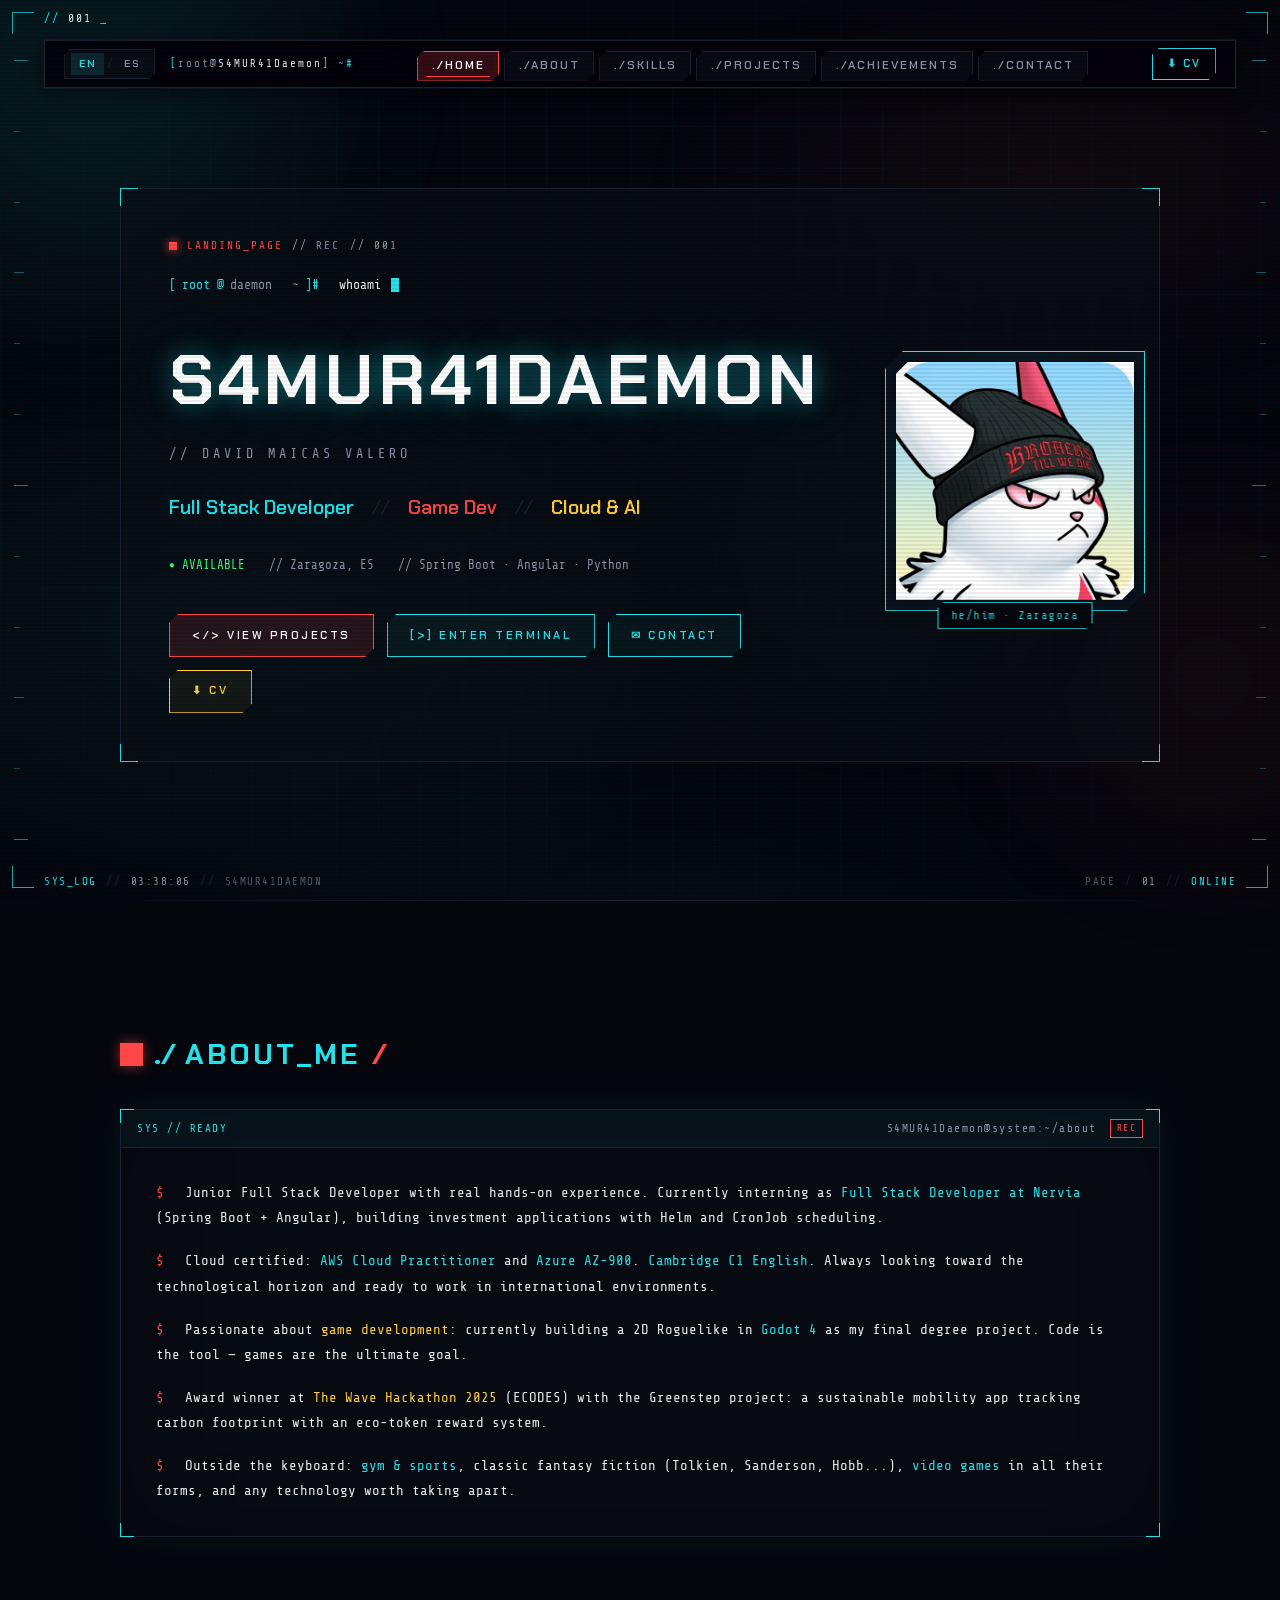
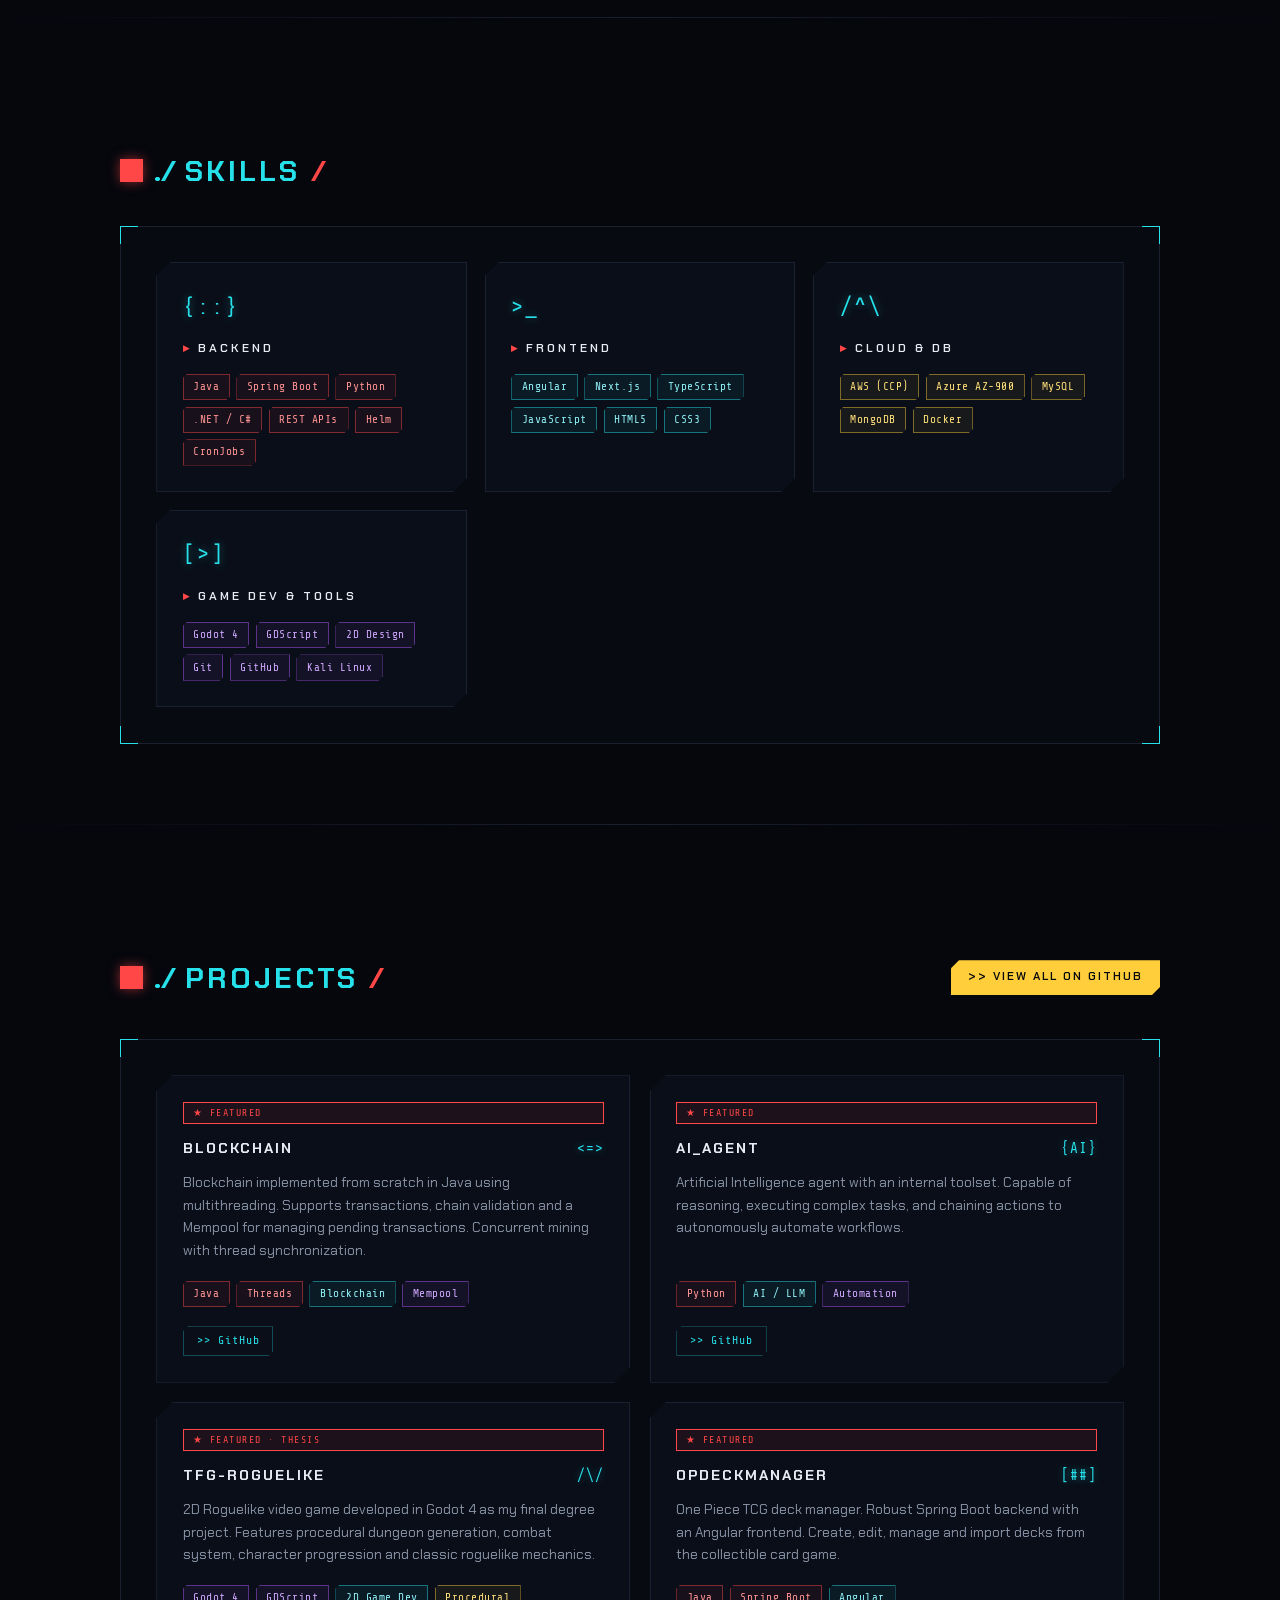
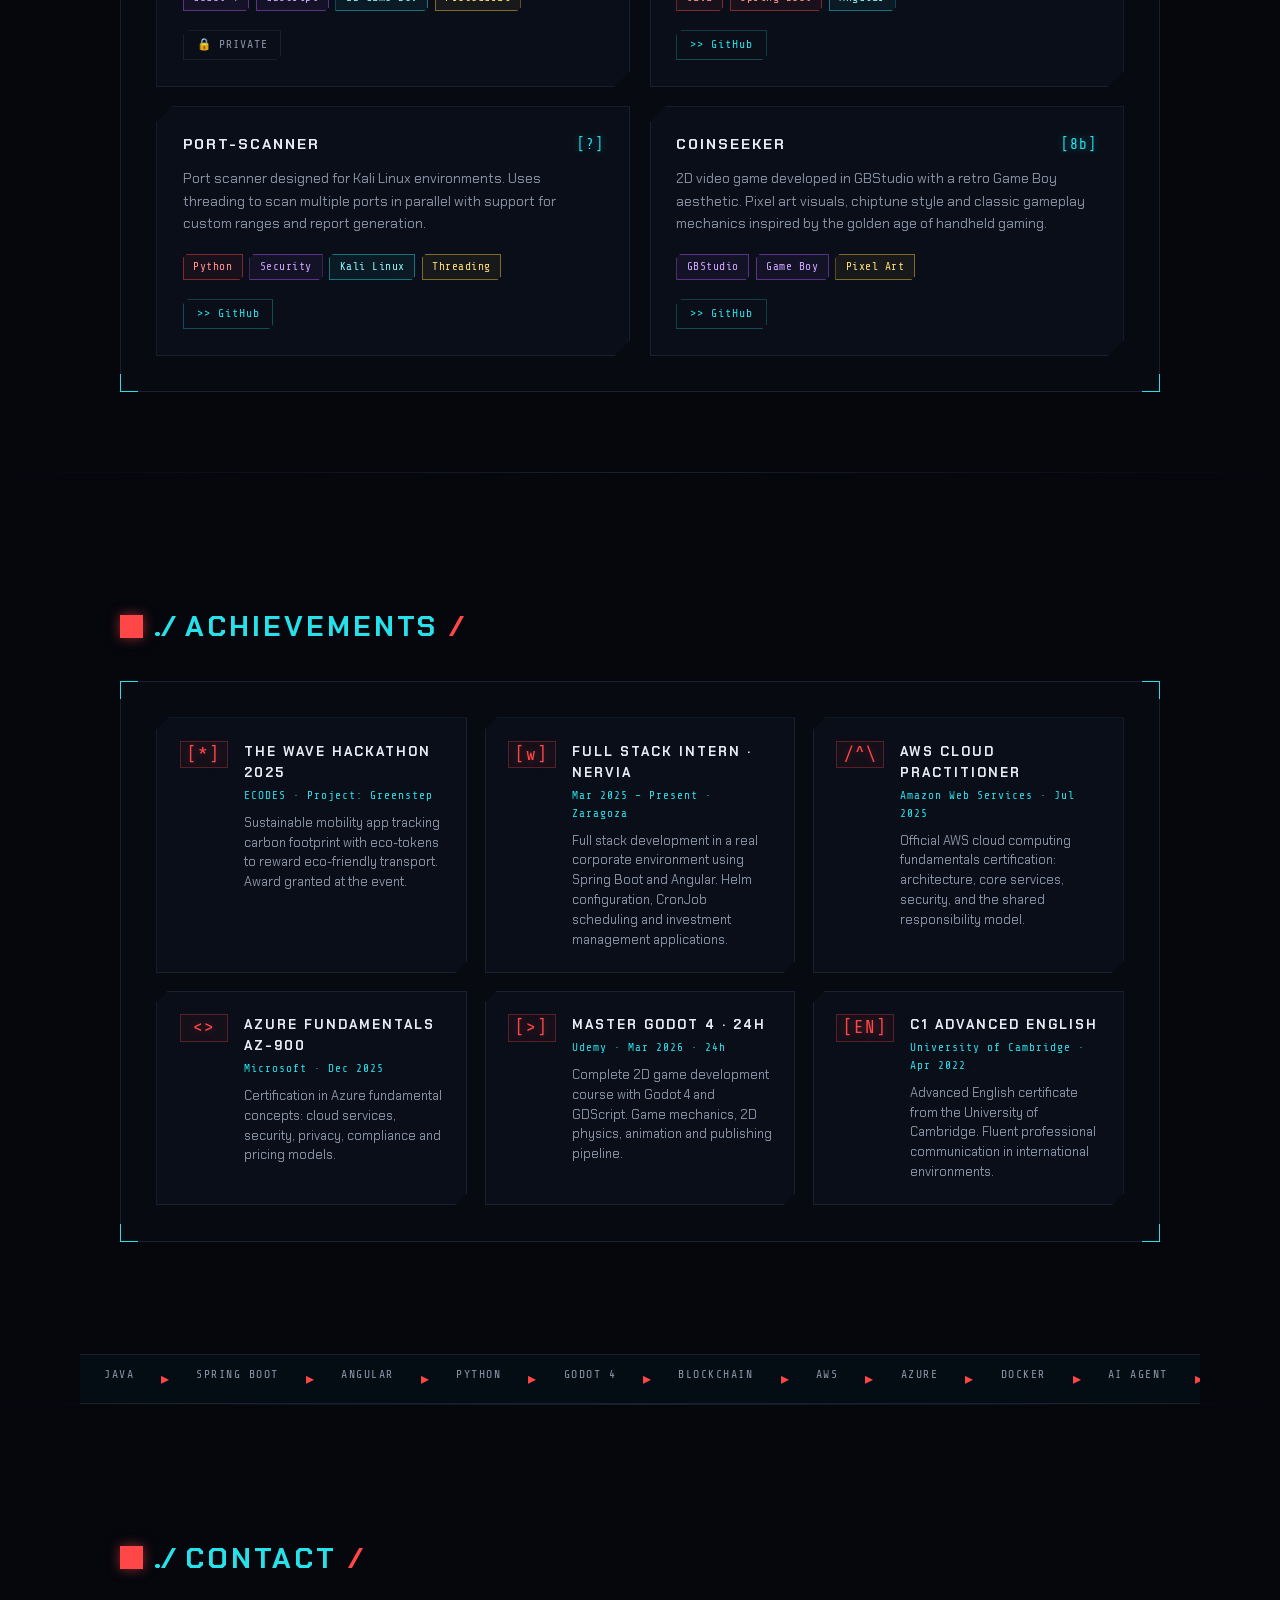
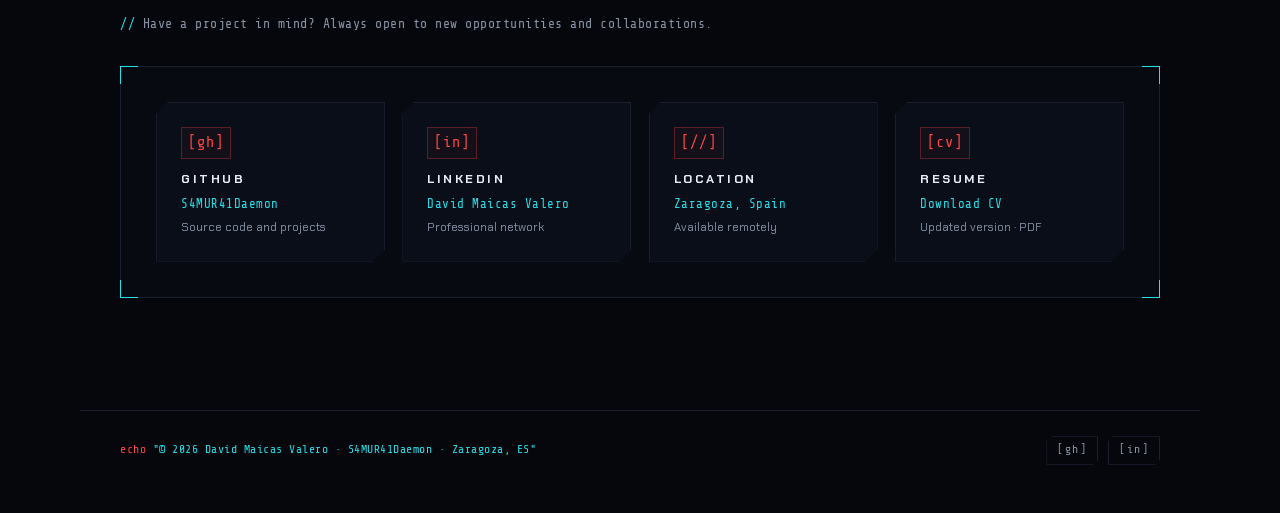
==== commit 80d6a2b9: "mobile UI improved mobile general adjustment to see it properly" ====
--- a/index.html
+++ b/index.html
@@ -1078,7 +1078,7 @@
             .panel { padding: 1.4rem 1.2rem; }
             #home .panel { padding: 1.8rem 1.4rem; }
             .term-body { padding: 1.4rem 1.2rem; font-size: 0.8rem; }
-            .hero-name { letter-spacing: 2px; }
+            .hero-name { letter-spacing: 2px; font-size: clamp(1.4rem, 7.5vw, 2.2rem); }
             .nav-links a { clip-path: none; }
             #navbar {
                 top: 0; left: 0; right: 0;
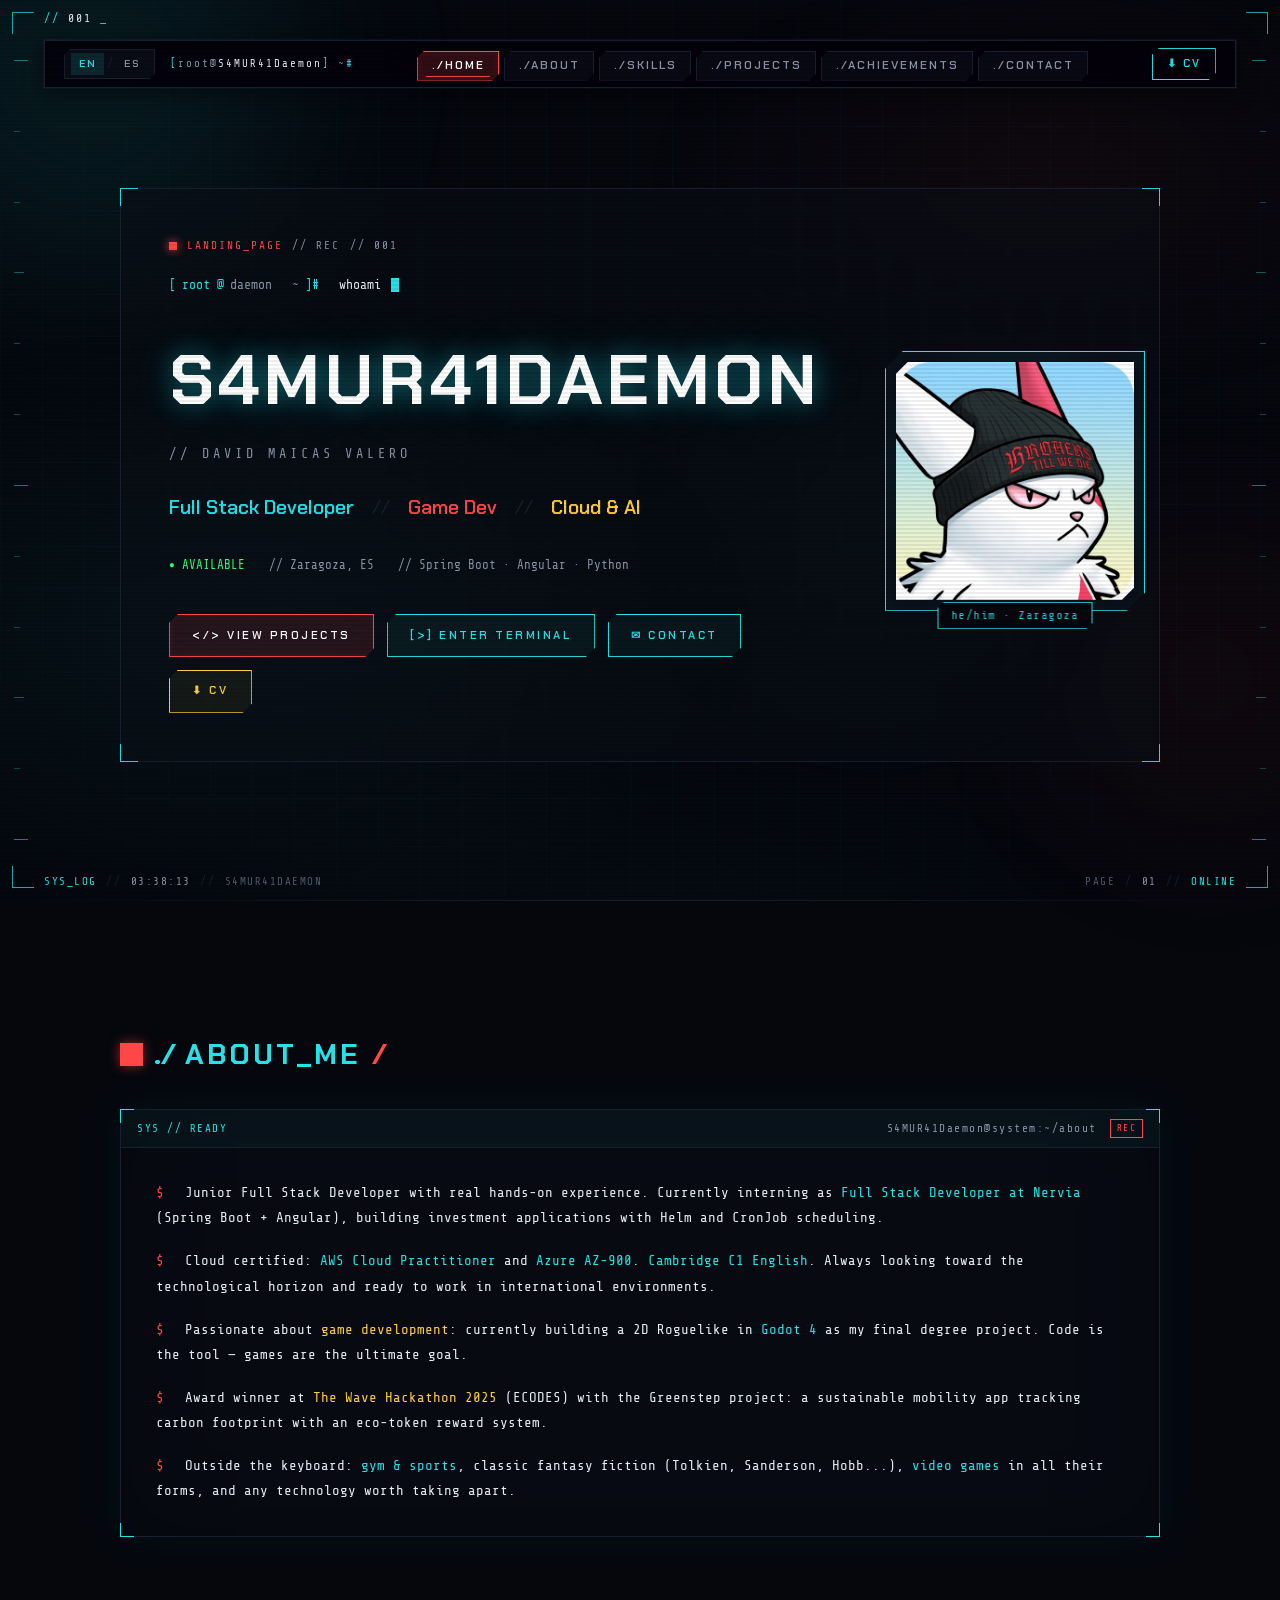
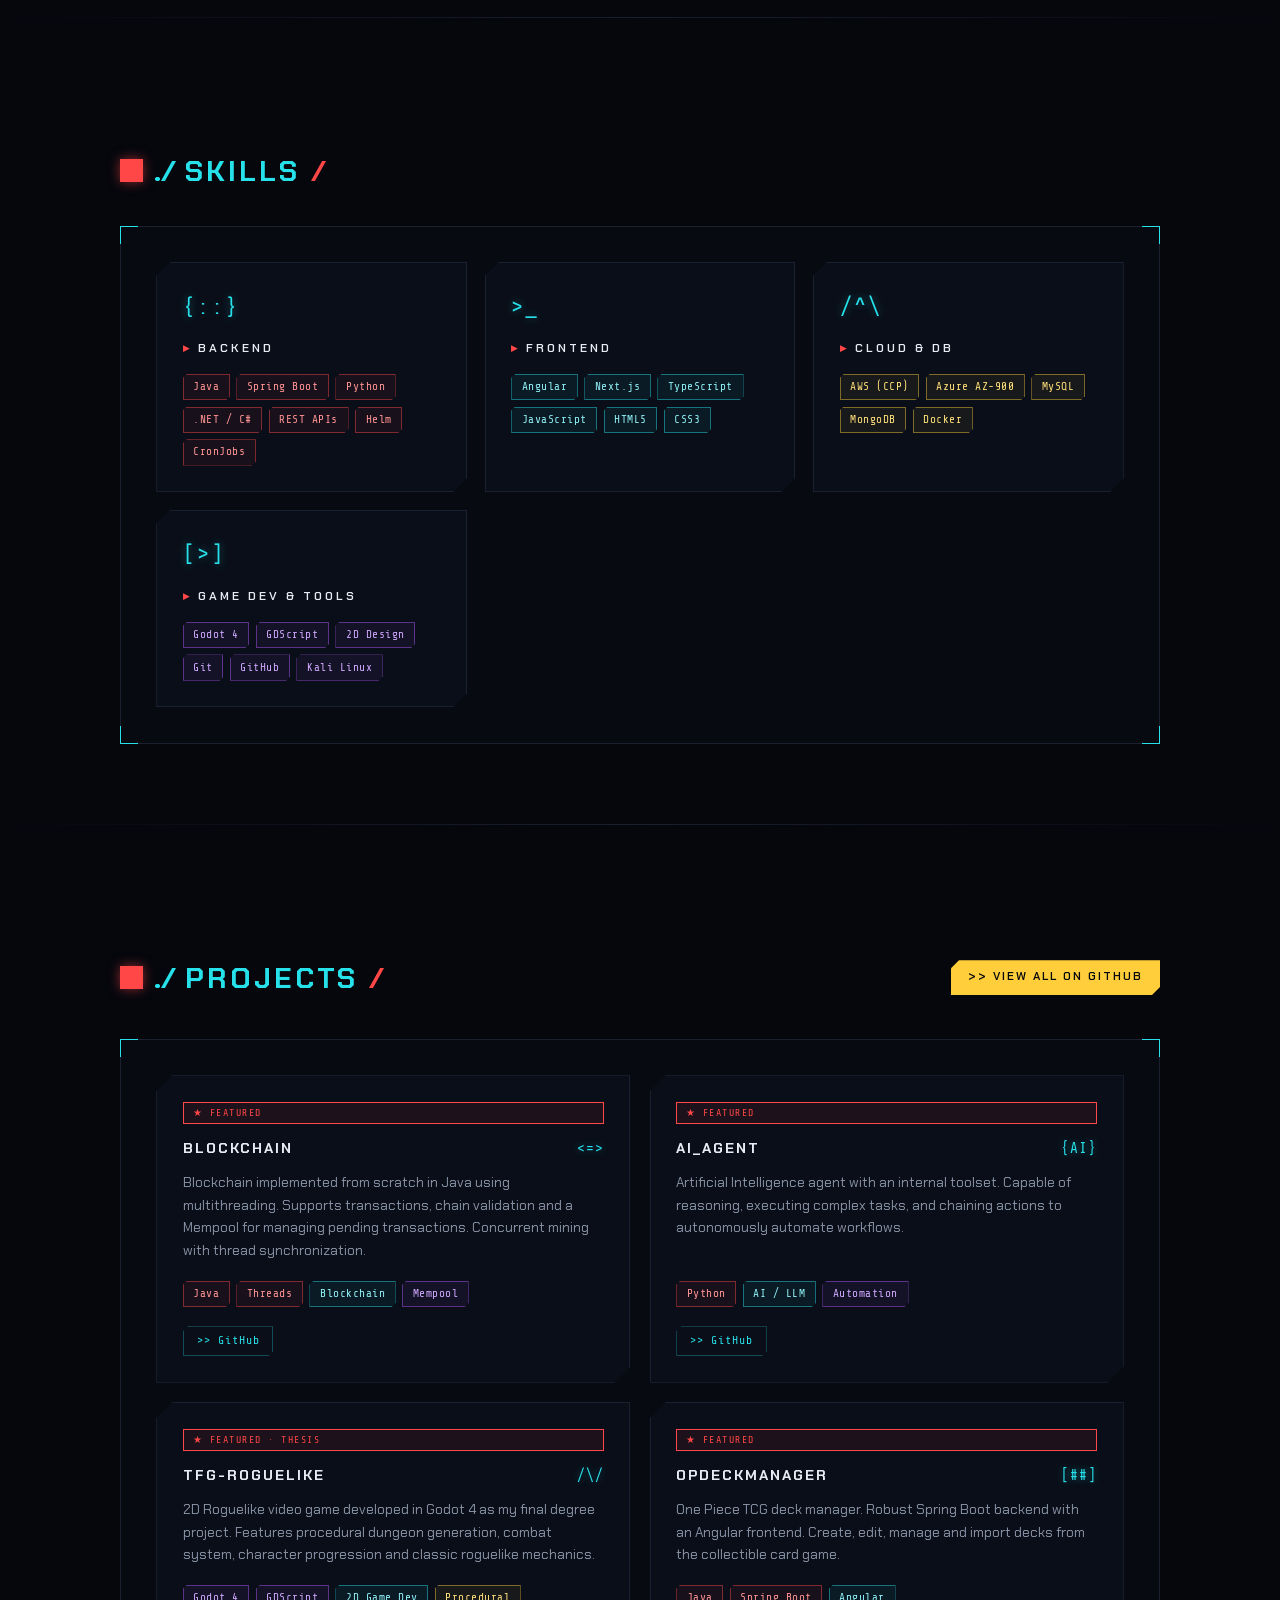
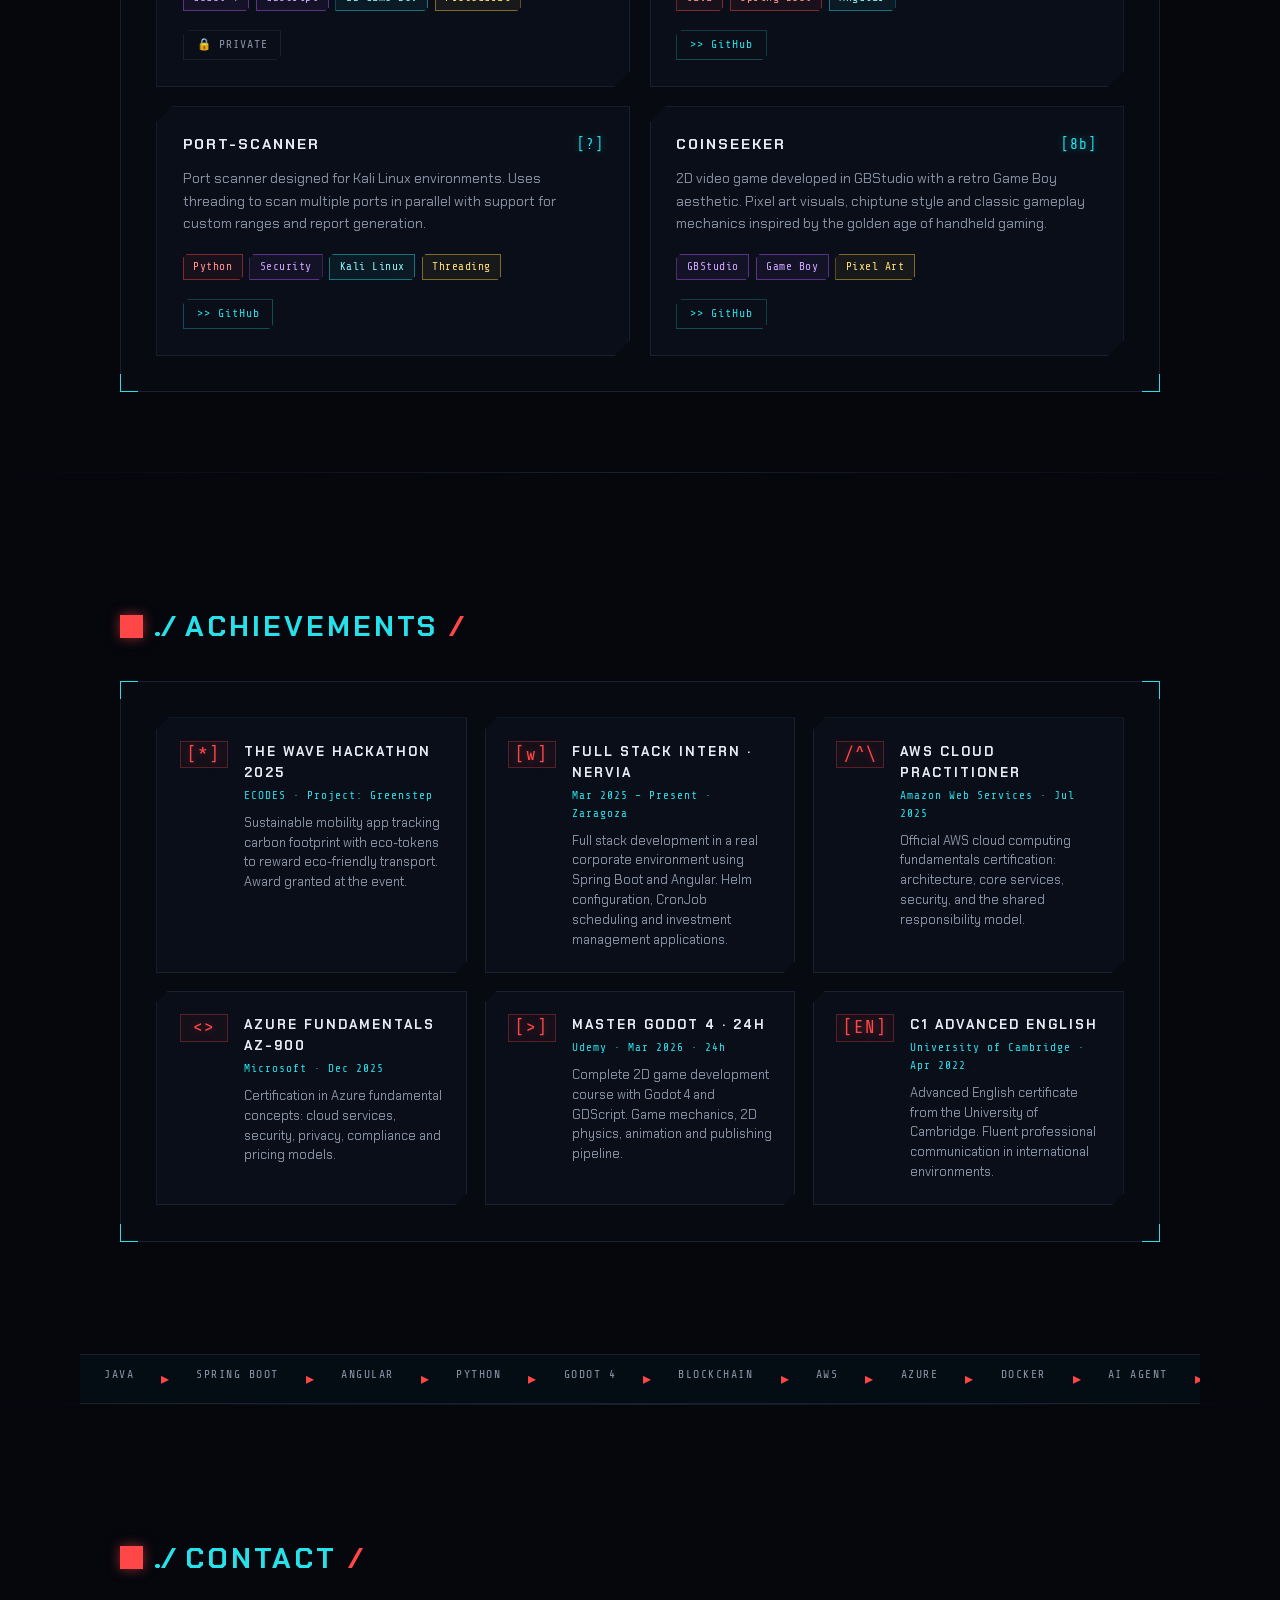
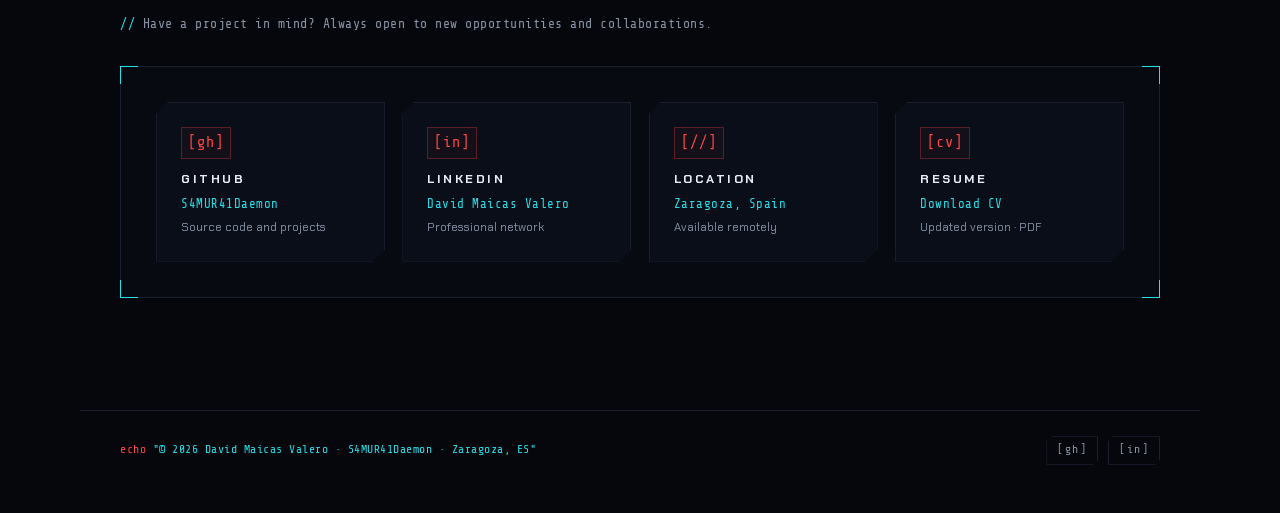
==== commit 4cf794d4: "Improved mobile UI 2.0 Basically, improved S4MUR41DAEMON framing in mobile" ====
--- a/index.html
+++ b/index.html
@@ -1078,7 +1078,7 @@
             .panel { padding: 1.4rem 1.2rem; }
             #home .panel { padding: 1.8rem 1.4rem; }
             .term-body { padding: 1.4rem 1.2rem; font-size: 0.8rem; }
-            .hero-name { letter-spacing: 2px; font-size: clamp(1.4rem, 7.5vw, 2.2rem); }
+            .hero-name { letter-spacing: 1px; font-size: clamp(1.2rem, 6.5vw, 2.2rem); }
             .nav-links a { clip-path: none; }
             #navbar {
                 top: 0; left: 0; right: 0;
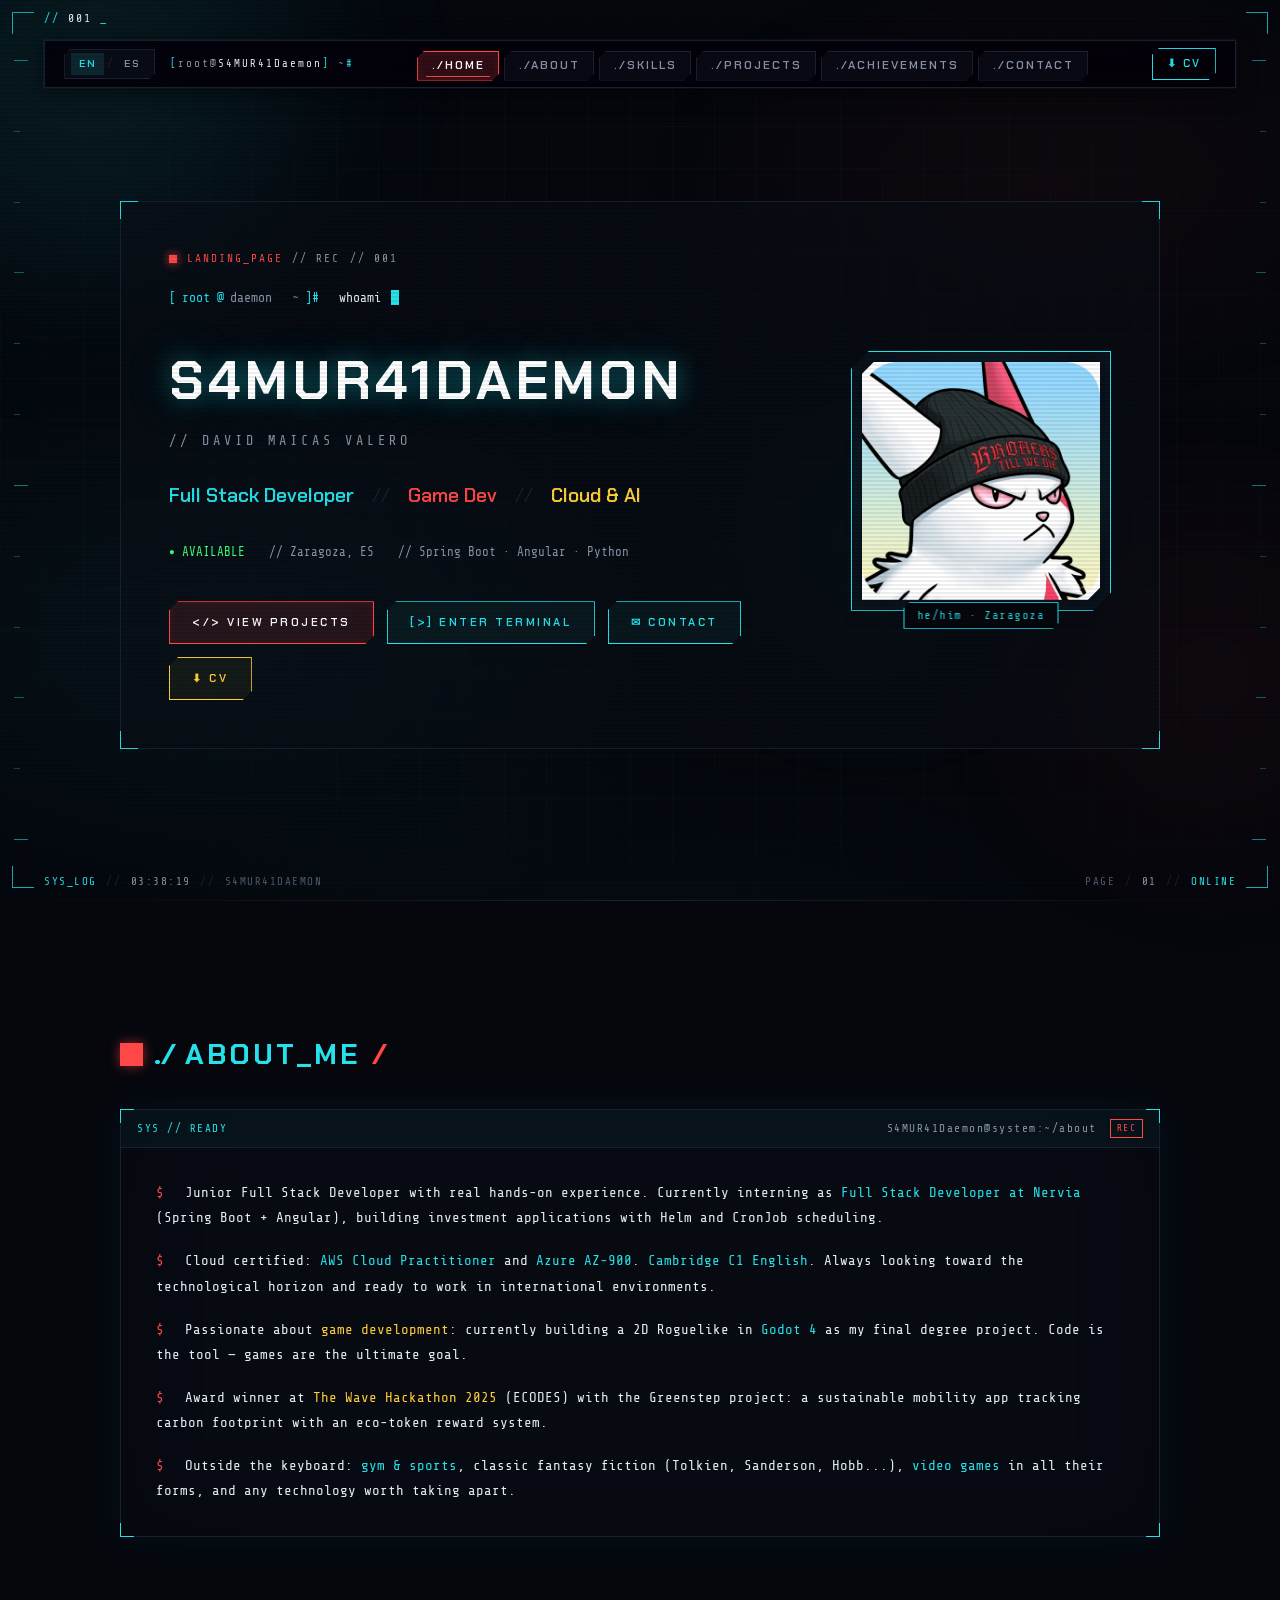
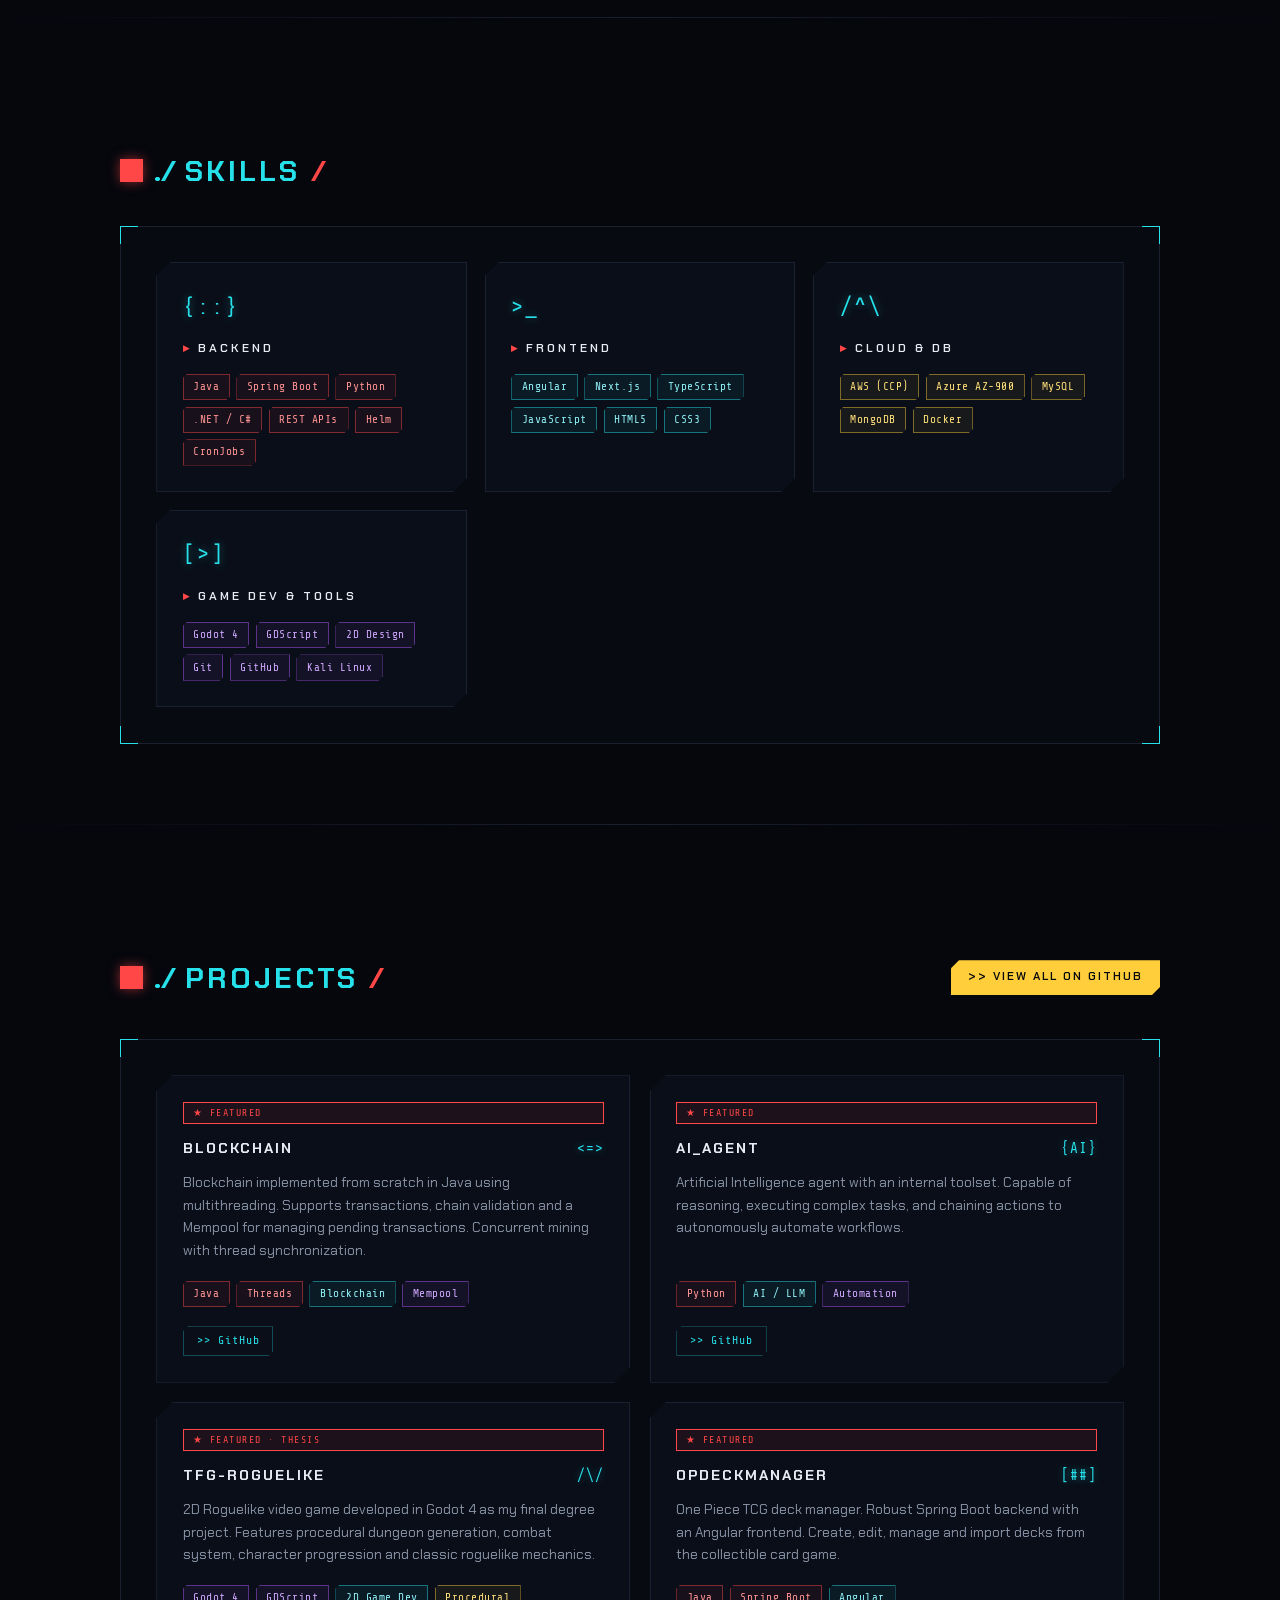
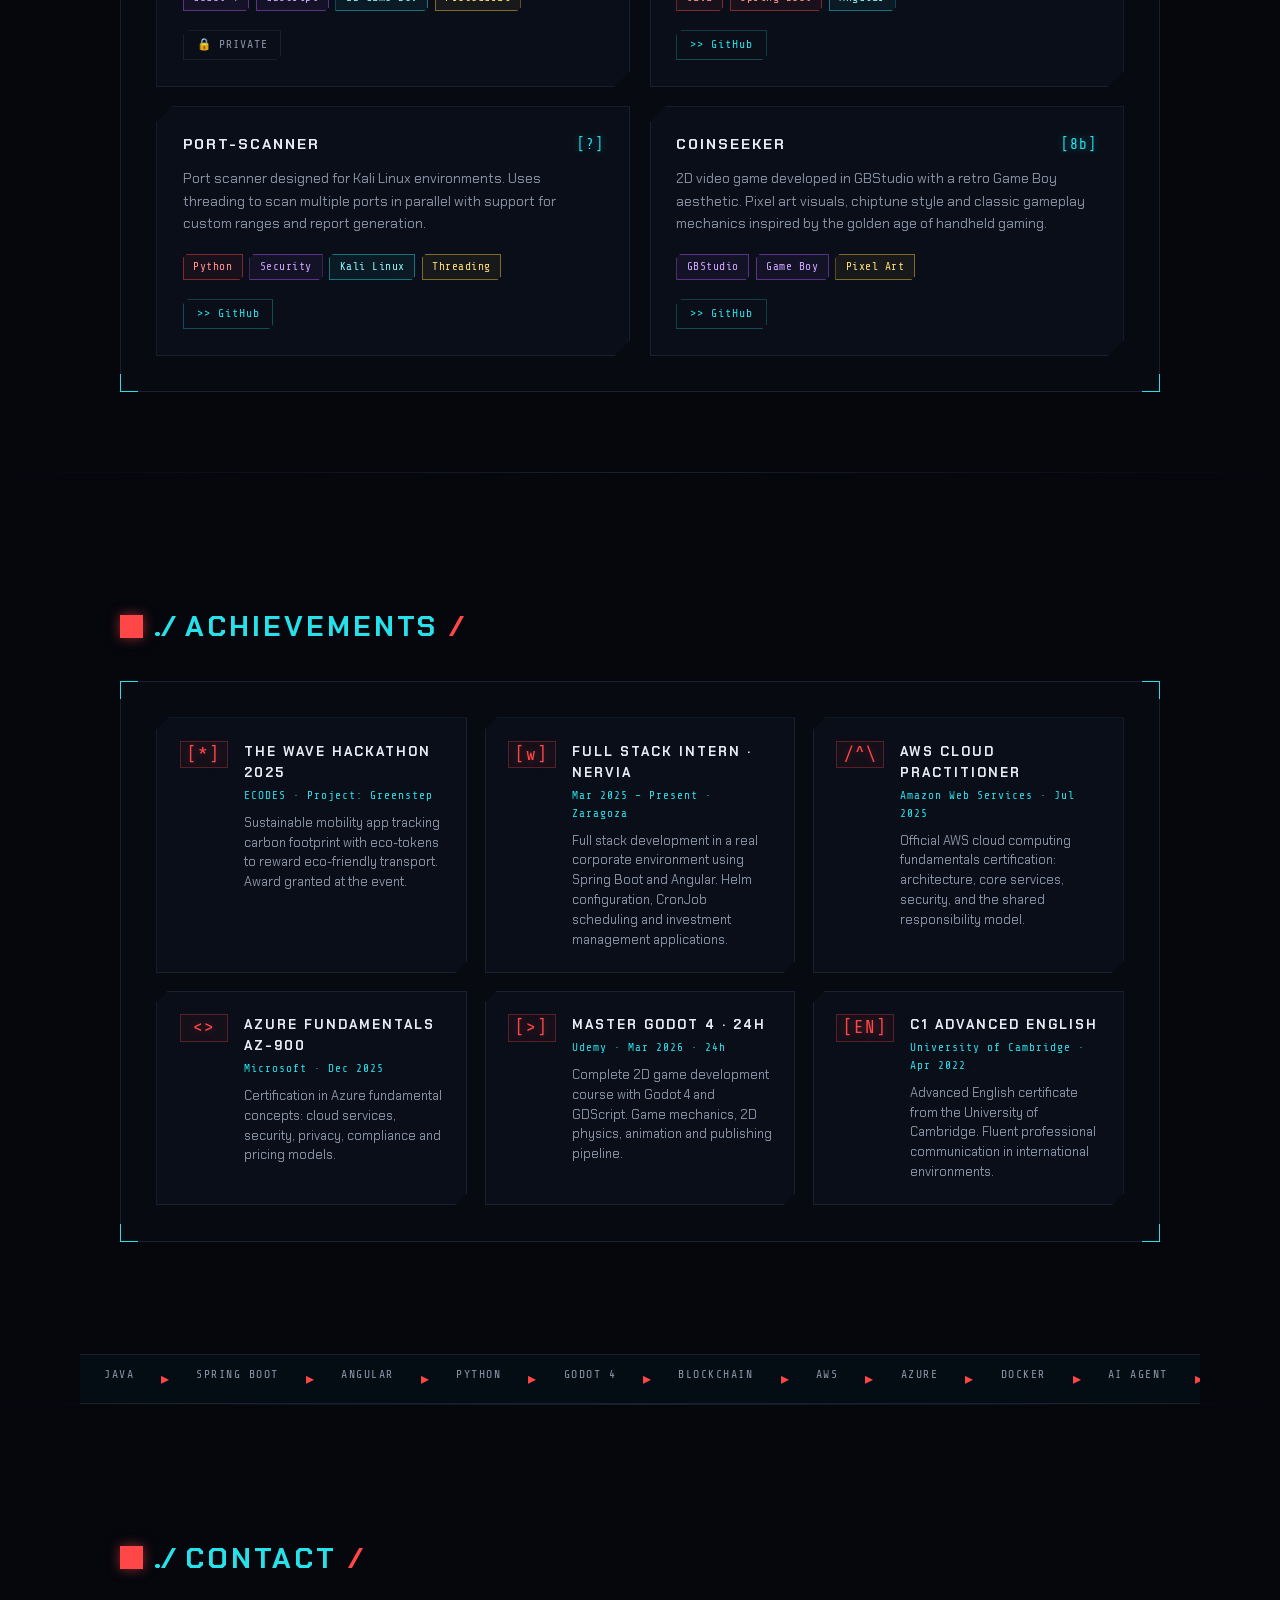
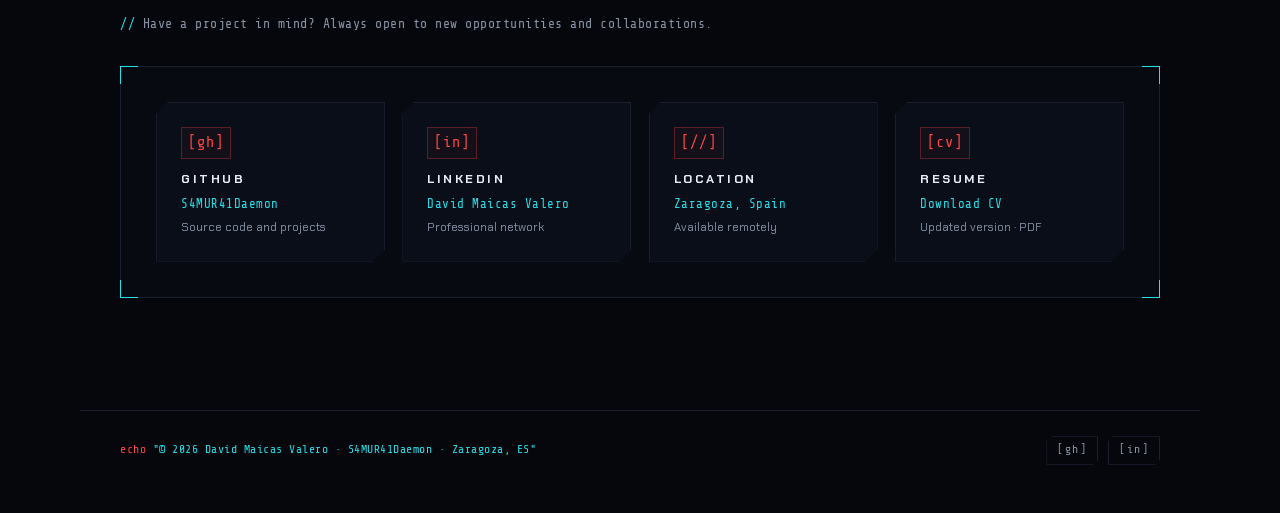
==== commit c1eeb133: "first try of making it responsive improved ui for other devices" ====
--- a/index.html
+++ b/index.html
@@ -485,9 +485,9 @@
 
         .hero-name {
             font-family: var(--font-hd);
-            font-size: clamp(2.2rem, 5.5vw, 4.6rem);
+            font-size: clamp(1.4rem, 1rem + 3vw, 4.6rem);
             font-weight: 700;
-            letter-spacing: 4px;
+            letter-spacing: clamp(1px, 0.3vw, 4px);
             text-transform: uppercase;
             color: #fff;
             position: relative;
@@ -1078,7 +1078,7 @@
             .panel { padding: 1.4rem 1.2rem; }
             #home .panel { padding: 1.8rem 1.4rem; }
             .term-body { padding: 1.4rem 1.2rem; font-size: 0.8rem; }
-            .hero-name { letter-spacing: 1px; font-size: clamp(1.2rem, 6.5vw, 2.2rem); }
+            .hero-name { letter-spacing: 1px; }
             .nav-links a { clip-path: none; }
             #navbar {
                 top: 0; left: 0; right: 0;
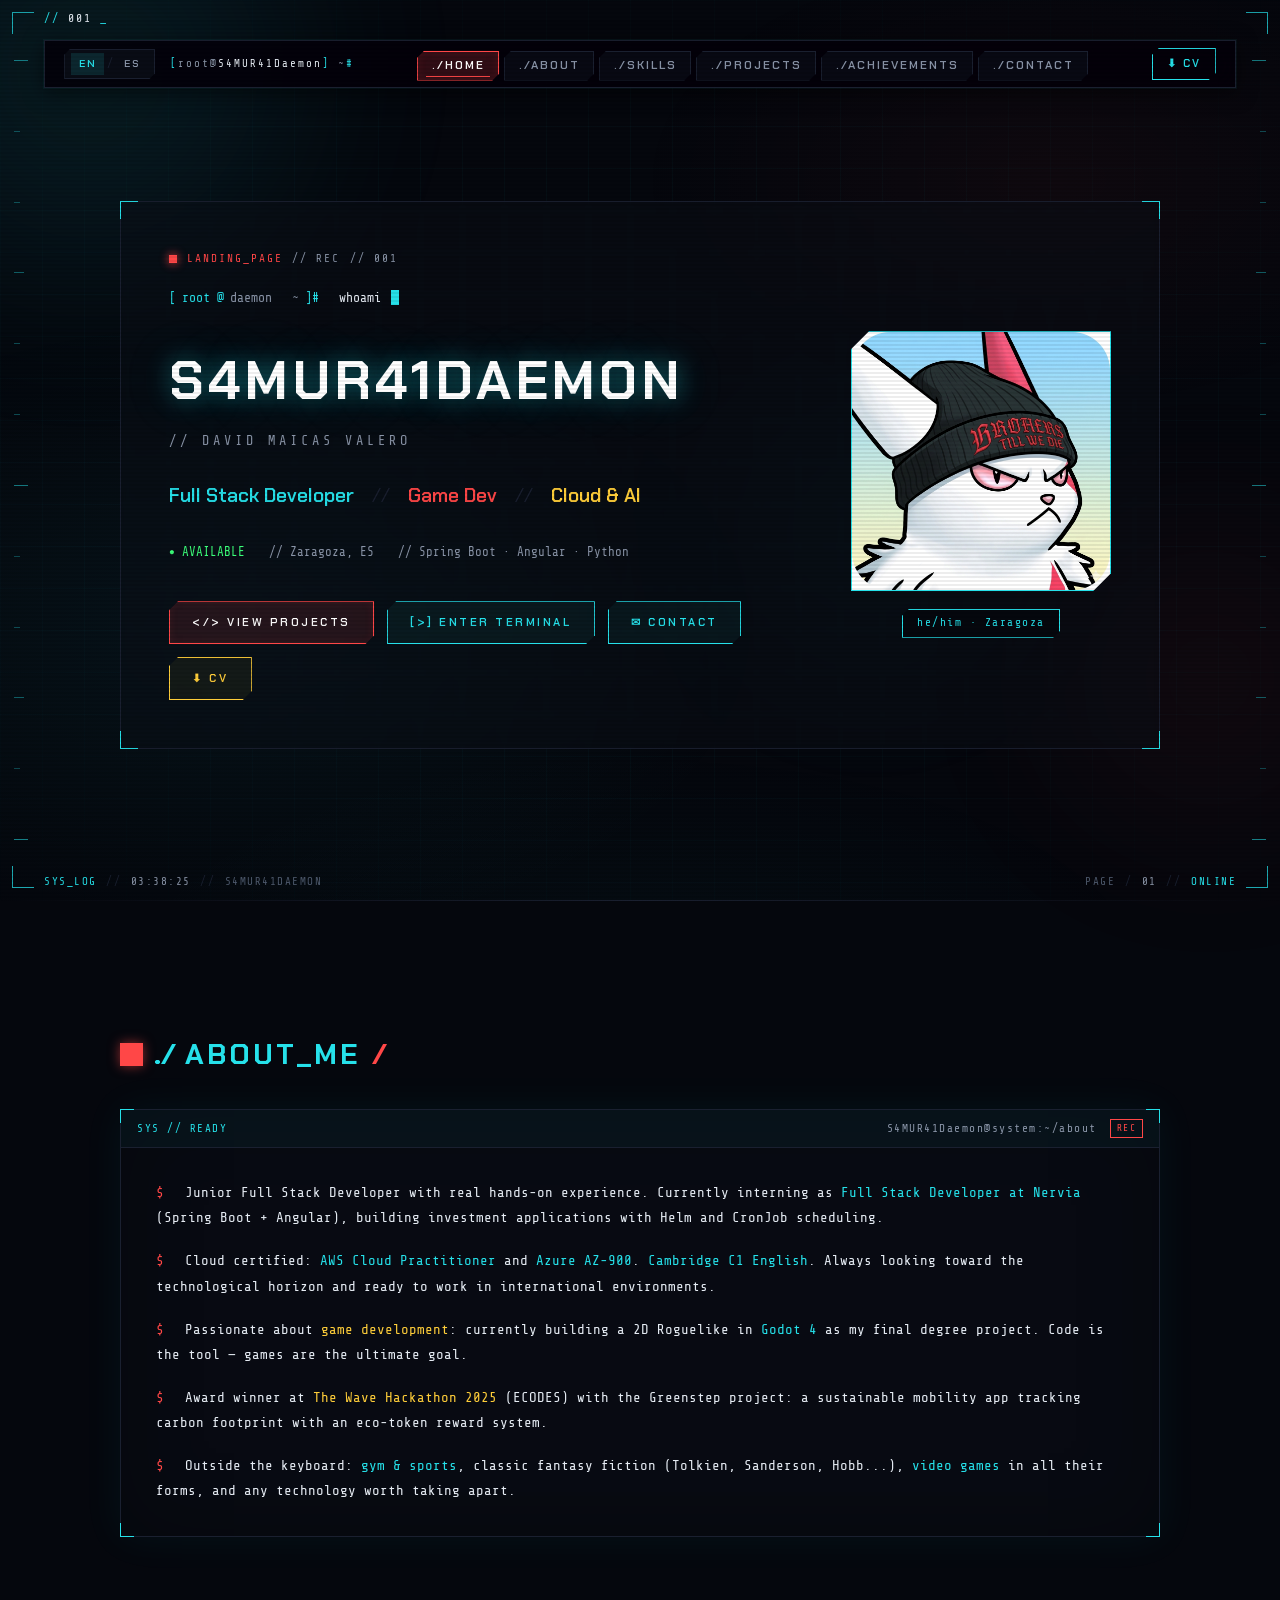
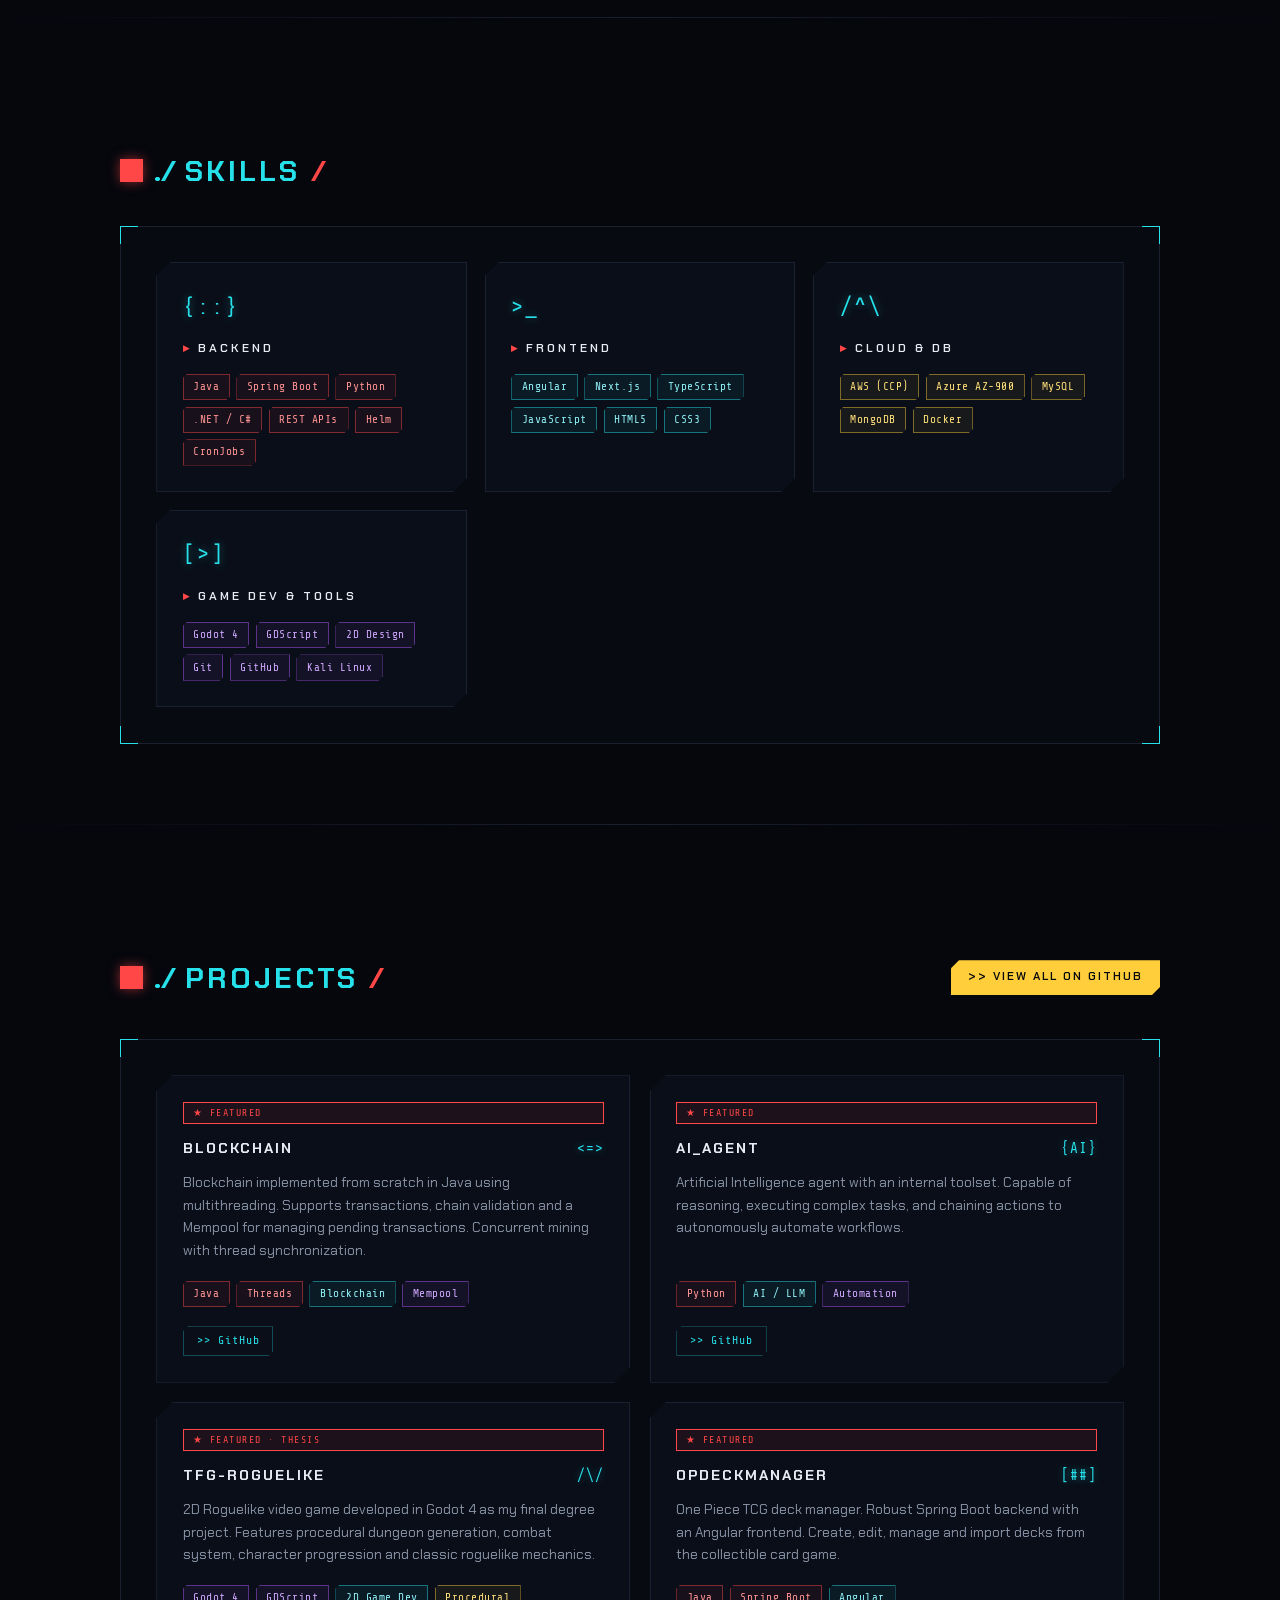
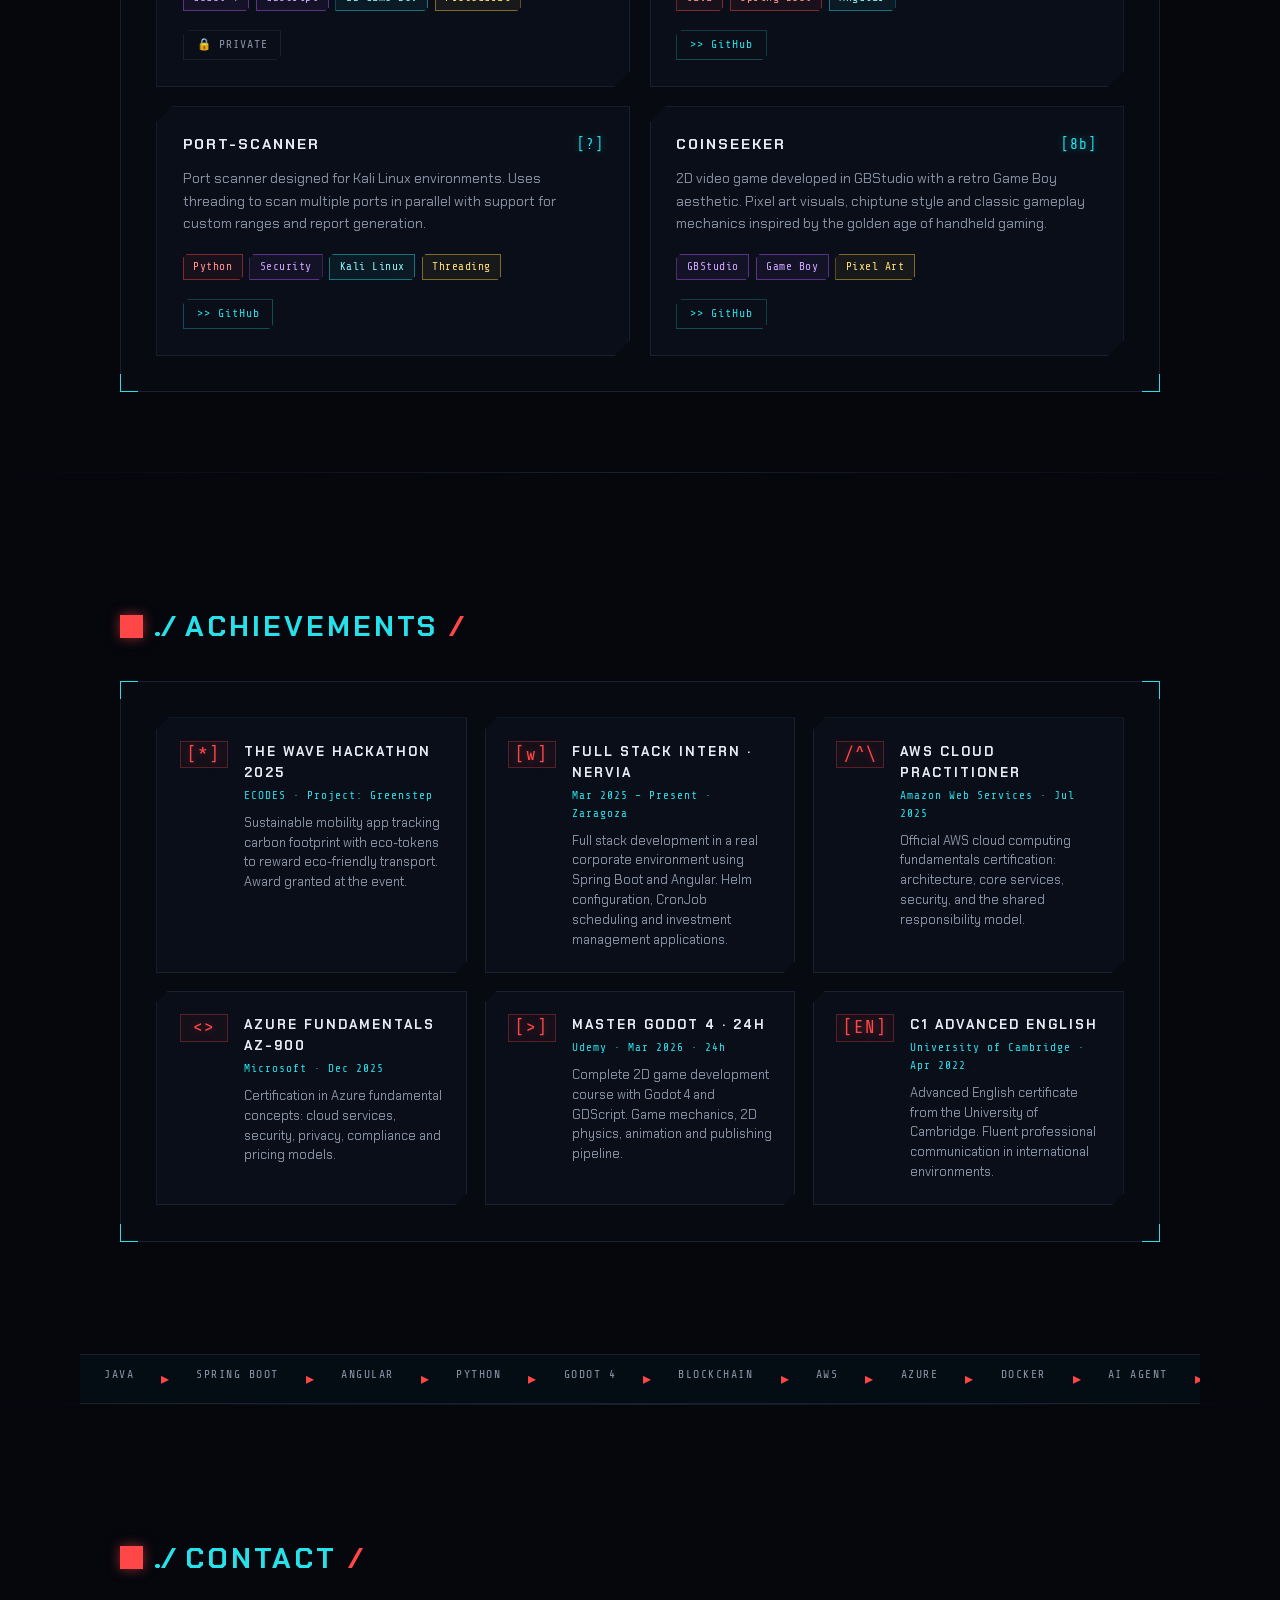
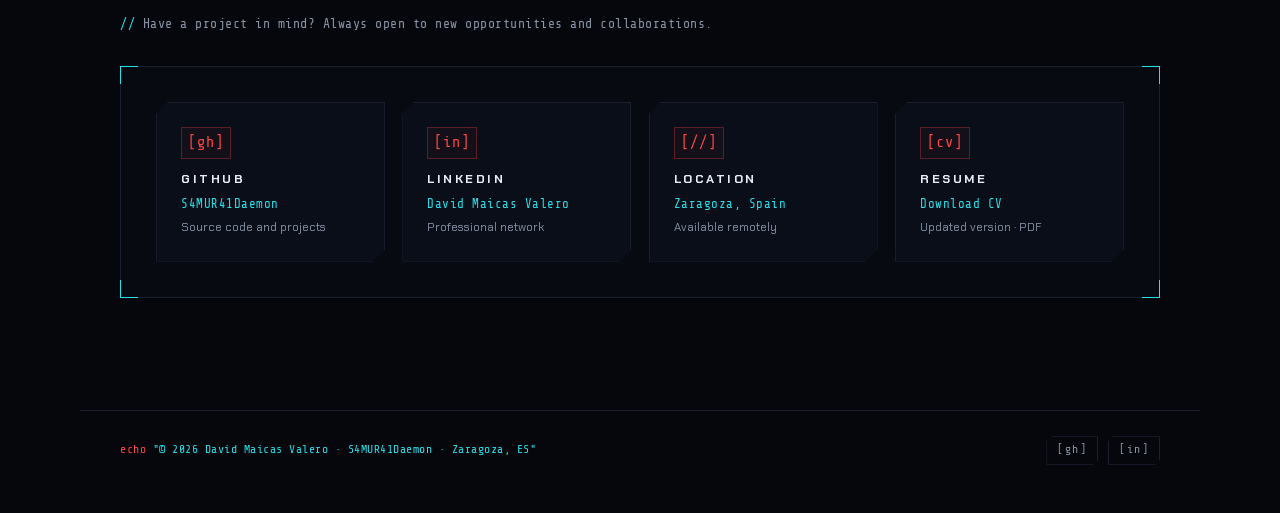
==== commit 2955dac1: "Better terminal overall Better UI + atributes selector" ====
--- a/index.html
+++ b/index.html
@@ -605,26 +605,30 @@
             display: inline-block;
             padding-bottom: 18px;
         }
+        .icon-frame {
+            display: flex; flex-direction: column;
+            align-items: center; gap: 1.1rem;
+            position: relative;
+        }
         .icon-wrap {
             width: 260px; height: 260px;
             position: relative;
-            padding: 10px;
             clip-path: polygon(18px 0, 100% 0, 100% calc(100% - 18px), calc(100% - 18px) 100%, 0 100%, 0 18px);
             background: var(--bg-panel);
             border: 1px solid var(--cyan);
             box-shadow: 0 0 22px rgba(38,225,234,0.25), inset 0 0 30px rgba(38,225,234,0.05);
+            overflow: hidden;
         }
         .icon-wrap img {
             width:100%; height:100%;
             object-fit: cover;
             display: block; position: relative; z-index: 1;
-            clip-path: polygon(12px 0, 100% 0, 100% calc(100% - 12px), calc(100% - 12px) 100%, 0 100%, 0 12px);
             filter: saturate(1.05) contrast(1.02);
         }
         .icon-glow {
             position: absolute; inset: -30px;
             background: radial-gradient(circle, rgba(38,225,234,0.18) 0%, transparent 65%);
-            z-index: -2;
+            z-index: 0;
             animation: icon-pulse 3.5s ease-in-out infinite;
             pointer-events: none;
         }
@@ -633,16 +637,14 @@
             50%     { opacity:.8; transform:scale(1.08); }
         }
         .icon-tag {
-            position: absolute; bottom: 0; left: 50%;
-            transform: translateX(-50%);
-            font-family: var(--font-mono); font-size: 0.68rem;
+            font-family: var(--font-mono); font-size: 0.7rem;
             letter-spacing: 1.5px;
             color: var(--cyan);
             background: var(--bg);
             border: 1px solid var(--cyan);
-            padding: 0.22rem 0.8rem;
-            white-space: nowrap; z-index: 2;
-            clip-path: polygon(6px 0, 100% 0, 100% calc(100% - 6px), calc(100% - 6px) 100%, 0 100%, 0 6px);
+            padding: 0.28rem 0.9rem;
+            white-space: nowrap;
+            clip-path: polygon(7px 0, 100% 0, 100% calc(100% - 7px), calc(100% - 7px) 100%, 0 100%, 0 7px);
         }
 
         /* ═══════════════════════════════════════
@@ -1236,7 +1238,7 @@
             </div>
             <div class="hero-btns">
                 <a href="#projects" class="btn btn-primary"  data-i18n="hero-btn-proj">&lt;/&gt;&nbsp;VIEW PROJECTS</a>
-                <a href="terminal.html" class="btn btn-ghost" data-i18n="hero-btn-terminal">[&gt;]&nbsp;ENTER TERMINAL</a>
+                <a href="terminal/index.html" class="btn btn-ghost" data-i18n="hero-btn-terminal">[&gt;]&nbsp;ENTER TERMINAL</a>
                 <a href="#contact"  class="btn btn-ghost"    data-i18n="hero-btn-contact">✉&nbsp;CONTACT</a>
                 <a href="AssetsMios/David_Maicas_Valero_CV.pdf" download class="btn btn-ghost-pink" data-i18n="hero-btn-cv">⬇&nbsp;CV</a>
             </div>
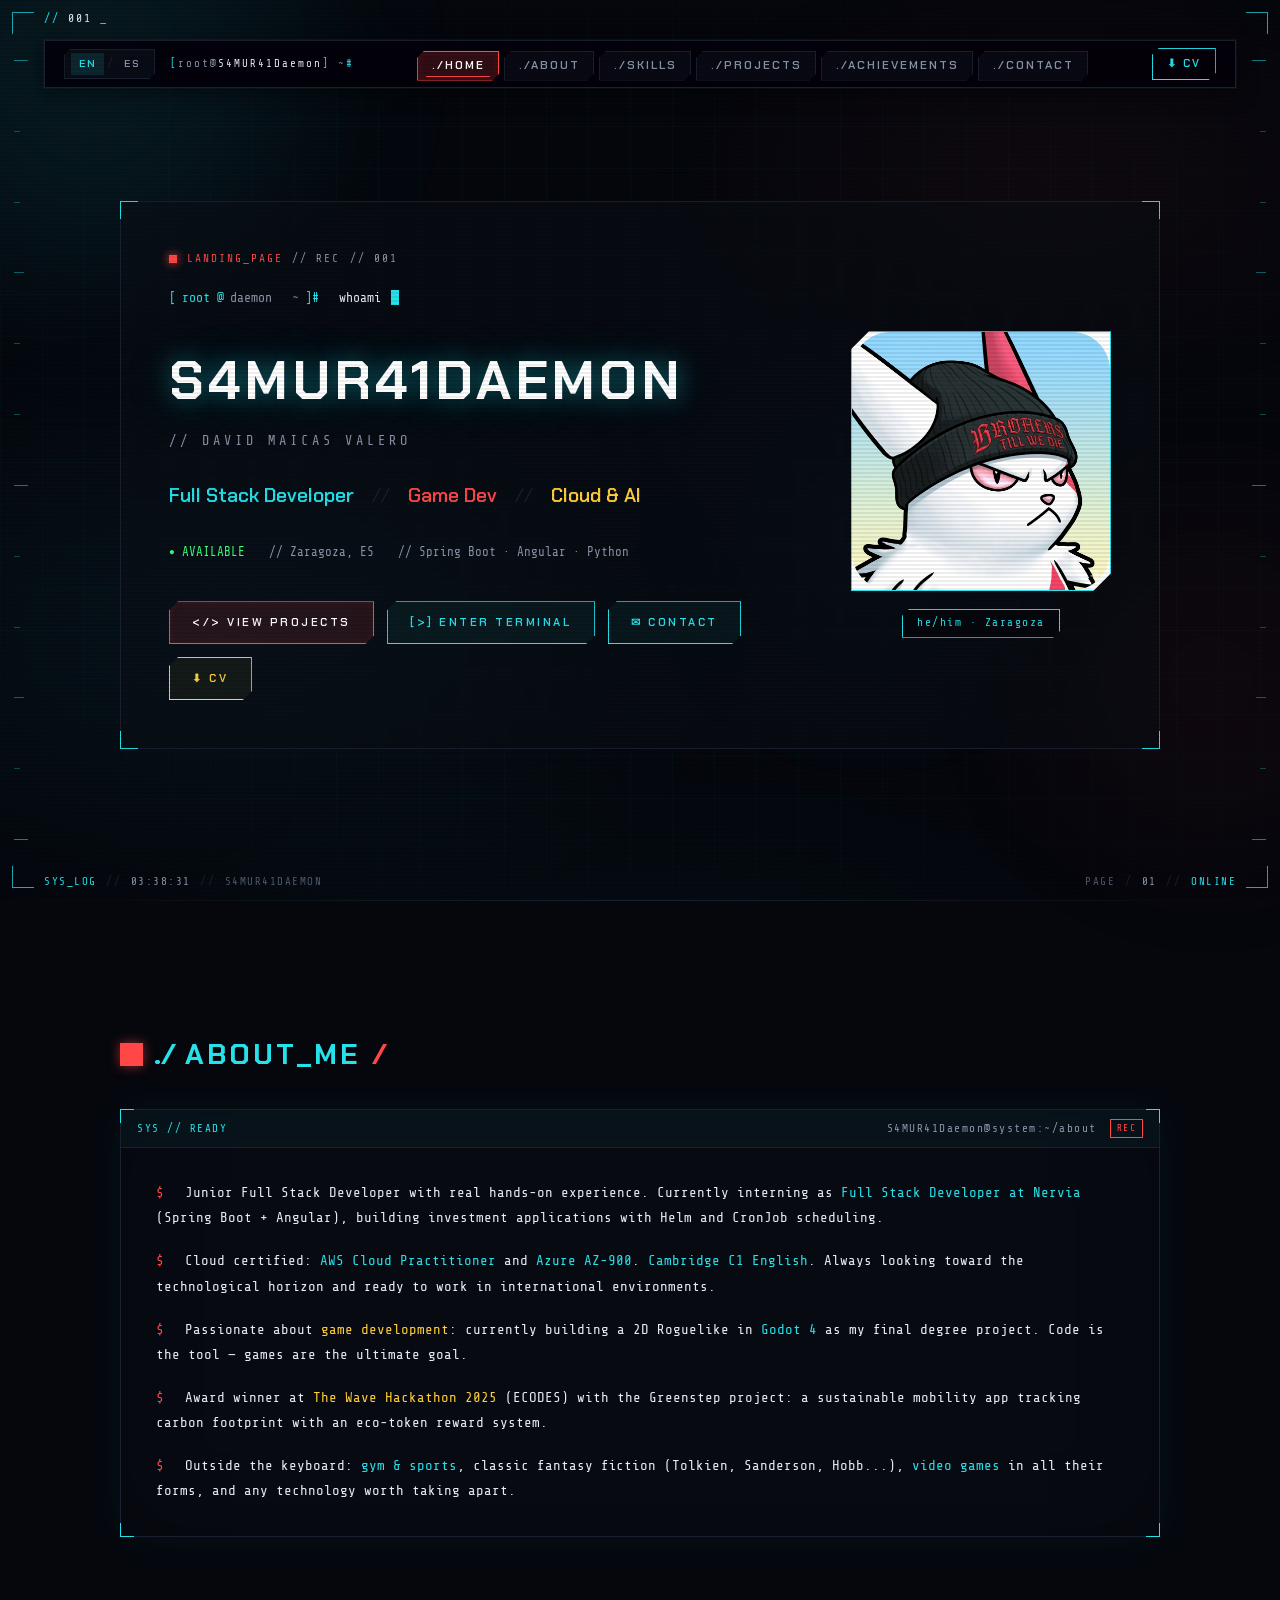
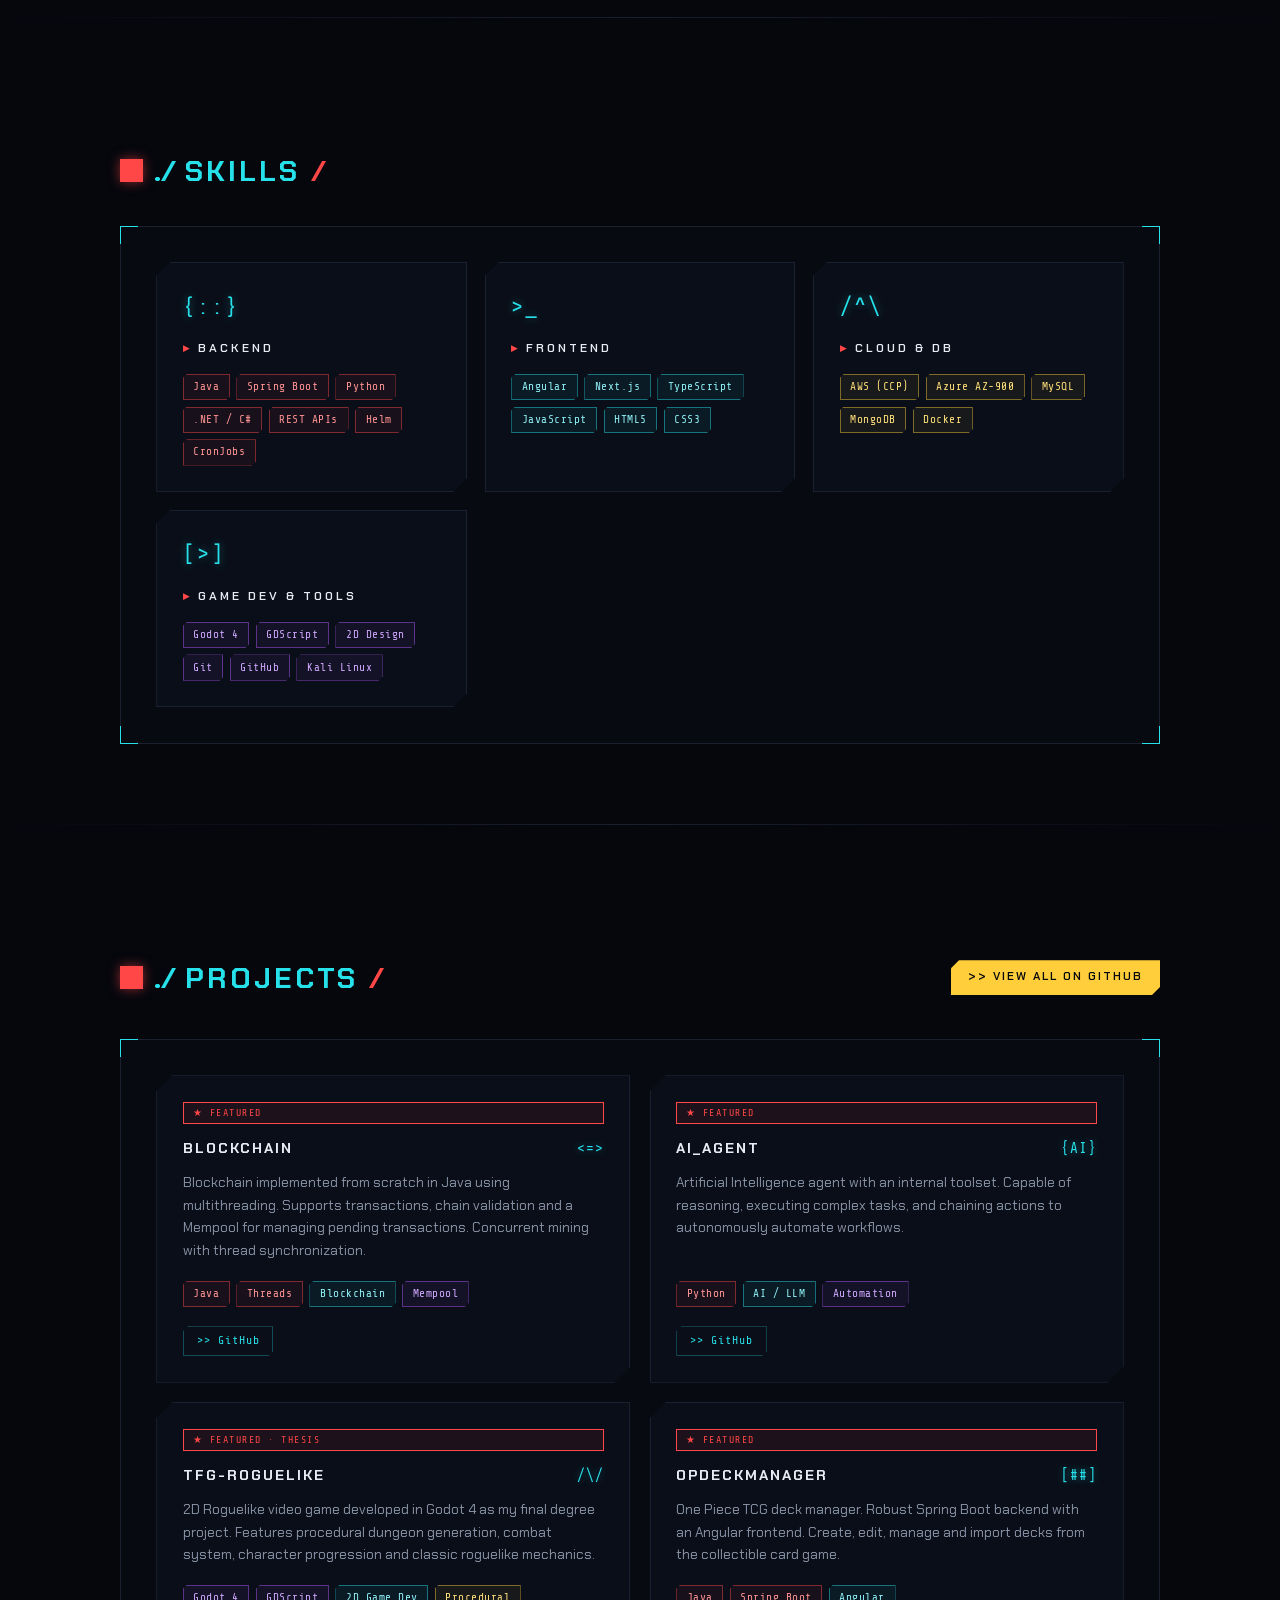
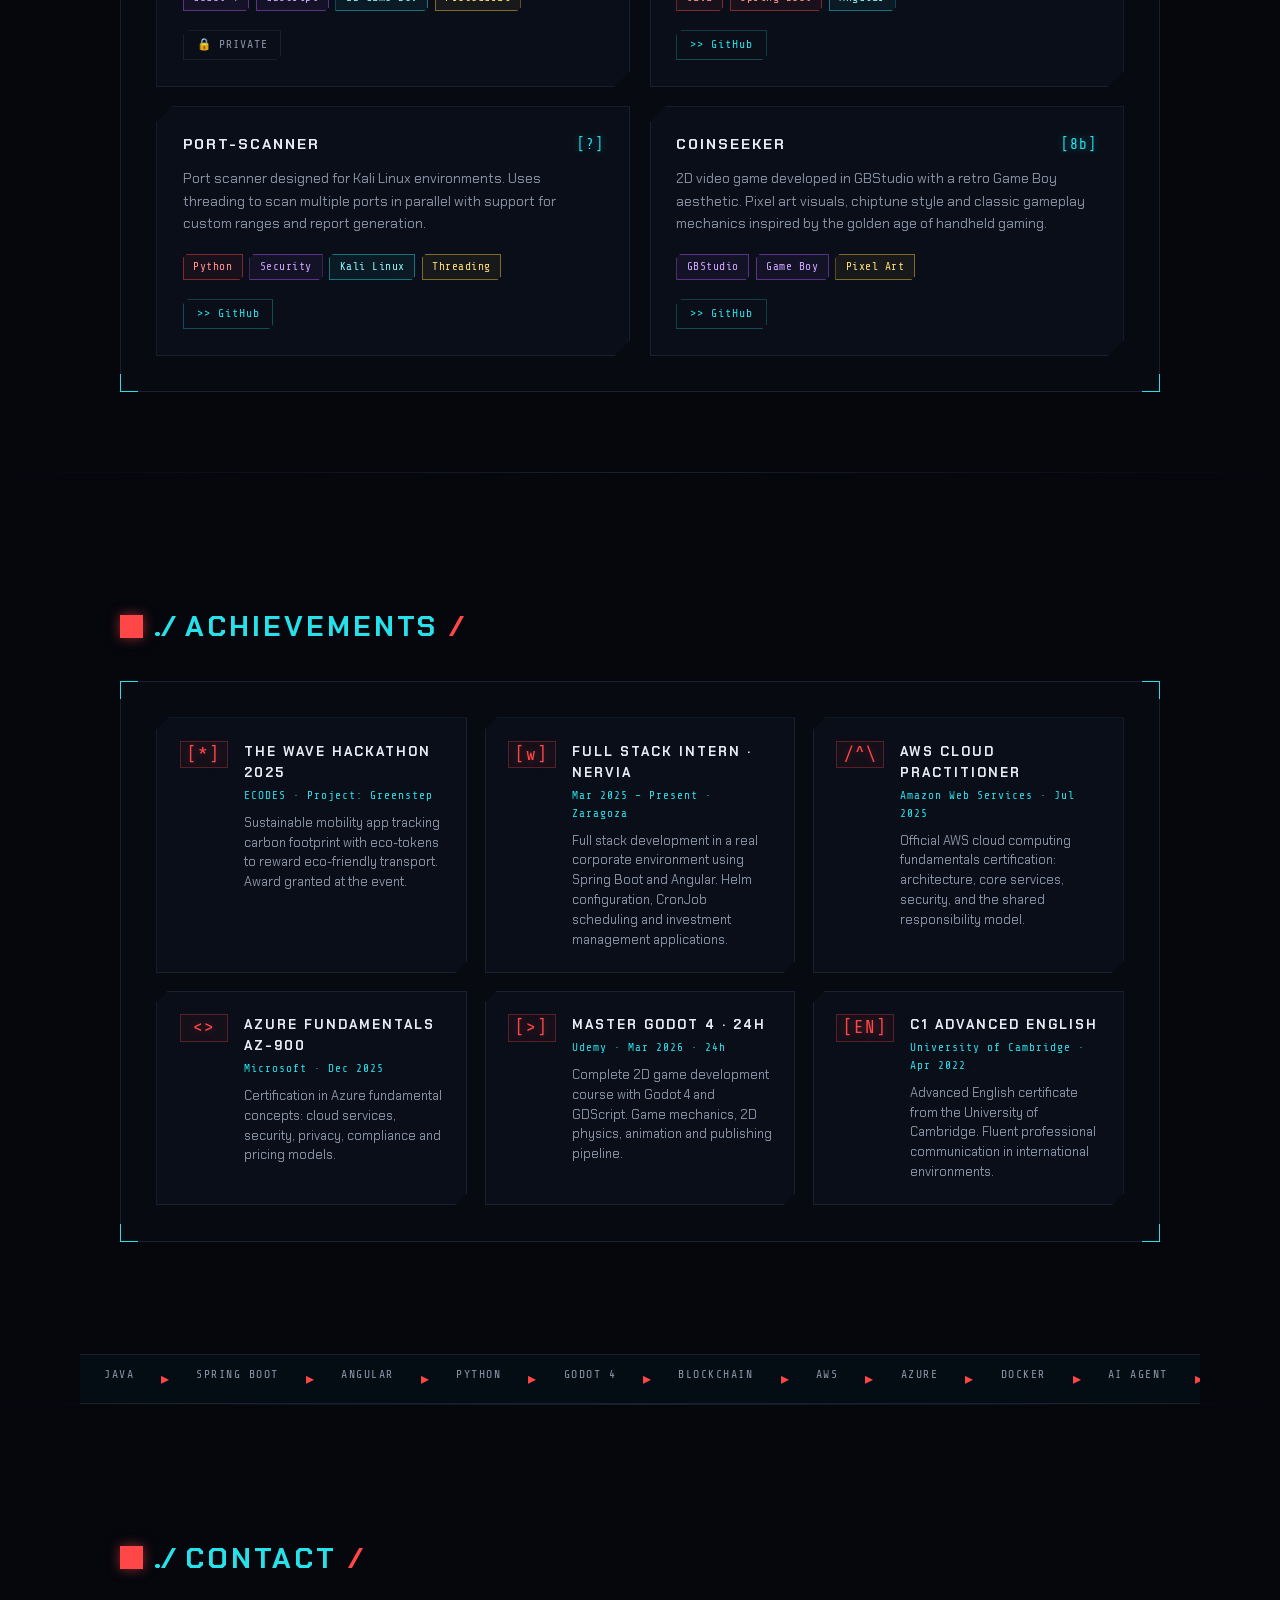
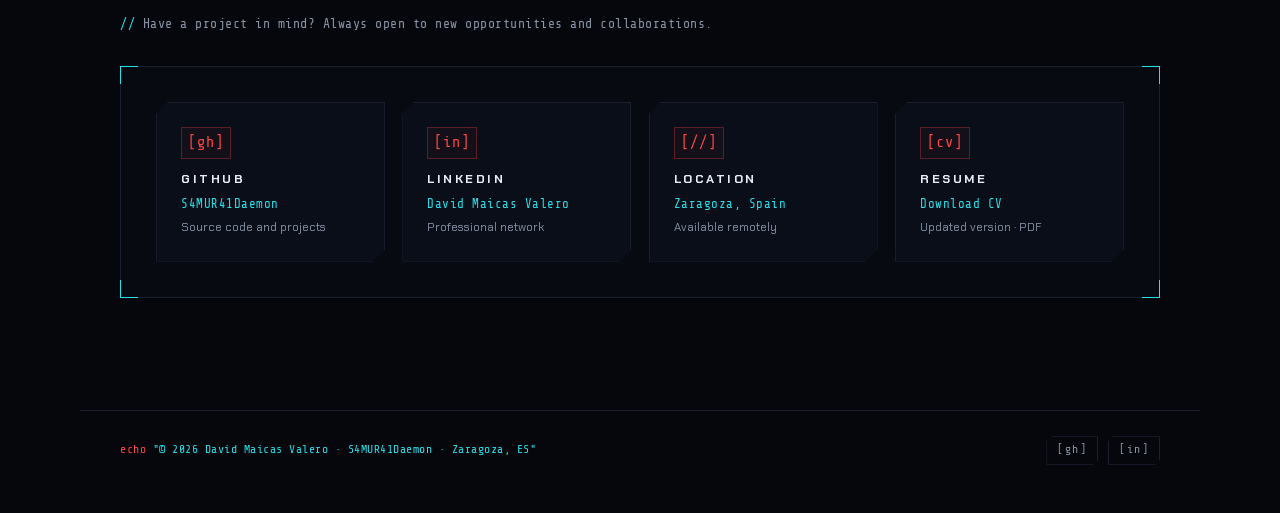
==== commit eea5fc56: "Add files via upload" ====
--- a/index.html
+++ b/index.html
@@ -296,7 +296,6 @@
             background: rgba(38,225,234,0.12);
             box-shadow: 0 0 16px rgba(38,225,234,0.4);
         }
-
         .nav-toggle {
             display: none;
             flex-direction: column; gap: 5px; cursor: pointer;
@@ -906,7 +905,6 @@
         .cc-title { font-family: var(--font-hd); font-size: 0.78rem; font-weight:700; letter-spacing: 2.5px; color: var(--text); margin-bottom: 0.28rem; text-transform: uppercase; }
         .cc-val   { font-family: var(--font-mono); font-size: 0.78rem; color: var(--cyan); letter-spacing: 0.5px; }
         .cc-sub   { font-size:0.73rem; color:var(--text-muted); margin-top:.2rem; }
-
         /* ═══════════════════════════════════════
            FOOTER
         ═══════════════════════════════════════ */
@@ -1204,7 +1202,7 @@
         <li><a href="#achievements" data-i18n="nav-achievements">./achievements</a></li>
         <li><a href="#contact"      data-i18n="nav-contact">./contact</a></li>
     </ul>
-    <a href="AssetsMios/David_Maicas_Valero_CV.pdf" download class="nav-cv" data-i18n="nav-cv">⬇ CV</a>
+    <a href="AssetsMios/David_Maicas_Valero_CV_EN.pdf" download class="nav-cv" id="navCV" data-i18n="nav-cv">⬇ CV</a>
 </nav>
 
 <!-- ════════════════════════════════════════
@@ -1240,7 +1238,7 @@
                 <a href="#projects" class="btn btn-primary"  data-i18n="hero-btn-proj">&lt;/&gt;&nbsp;VIEW PROJECTS</a>
                 <a href="terminal/index.html" class="btn btn-ghost" data-i18n="hero-btn-terminal">[&gt;]&nbsp;ENTER TERMINAL</a>
                 <a href="#contact"  class="btn btn-ghost"    data-i18n="hero-btn-contact">✉&nbsp;CONTACT</a>
-                <a href="AssetsMios/David_Maicas_Valero_CV.pdf" download class="btn btn-ghost-pink" data-i18n="hero-btn-cv">⬇&nbsp;CV</a>
+                <a href="AssetsMios/David_Maicas_Valero_CV_EN.pdf" download class="btn btn-ghost-pink" id="heroCV" data-i18n="hero-btn-cv">⬇&nbsp;CV</a>
             </div>
         </div>
         <div class="hero-right">
@@ -1554,7 +1552,7 @@
             <div class="cc-val" data-i18n="cc-val-location">Zaragoza, Spain</div>
             <div class="cc-sub" data-i18n="cc-sub-location">Available remotely</div>
         </div>
-        <a href="AssetsMios/David_Maicas_Valero_CV.pdf" download class="contact-card">
+        <a href="AssetsMios/David_Maicas_Valero_CV_EN.pdf" download class="contact-card" id="ccCV">
             <div class="cc-ico">[cv]</div>
             <div class="cc-title" data-i18n="cc-title-cv">RESUME</div>
             <div class="cc-val" data-i18n="cc-val-cv">Download CV</div>
@@ -1756,6 +1754,15 @@
         });
         document.getElementById('btnEn').classList.toggle('active', lang === 'en');
         document.getElementById('btnEs').classList.toggle('active', lang === 'es');
+
+        /* ── CV: descarga según idioma activo ── */
+        const cvHref = lang === 'en'
+            ? 'AssetsMios/David_Maicas_Valero_CV_EN.pdf'
+            : 'AssetsMios/David_Maicas_Valero_CV_ES.pdf';
+        ['navCV', 'heroCV', 'ccCV'].forEach(id => {
+            const el = document.getElementById(id);
+            if (el) el.href = cvHref;
+        });
     }
 
     document.getElementById('btnEn').addEventListener('click', () => setLang('en'));
